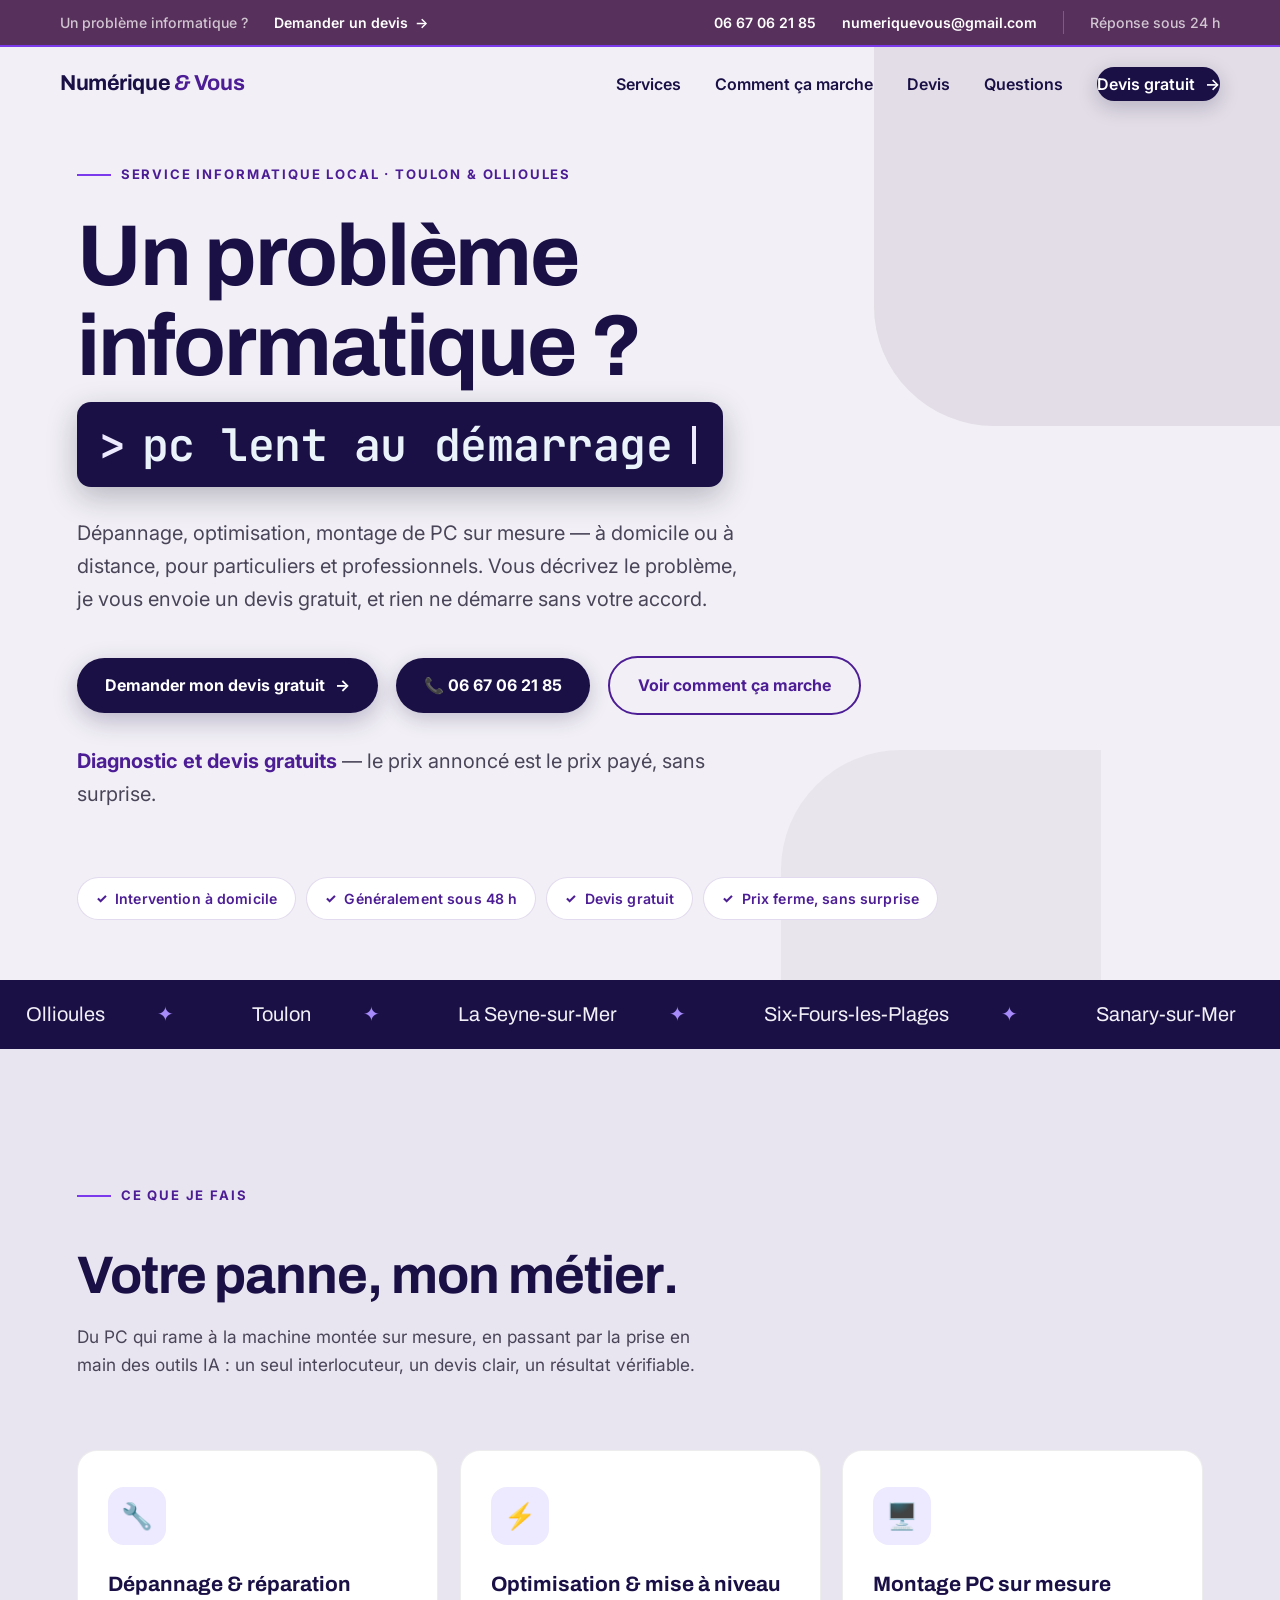
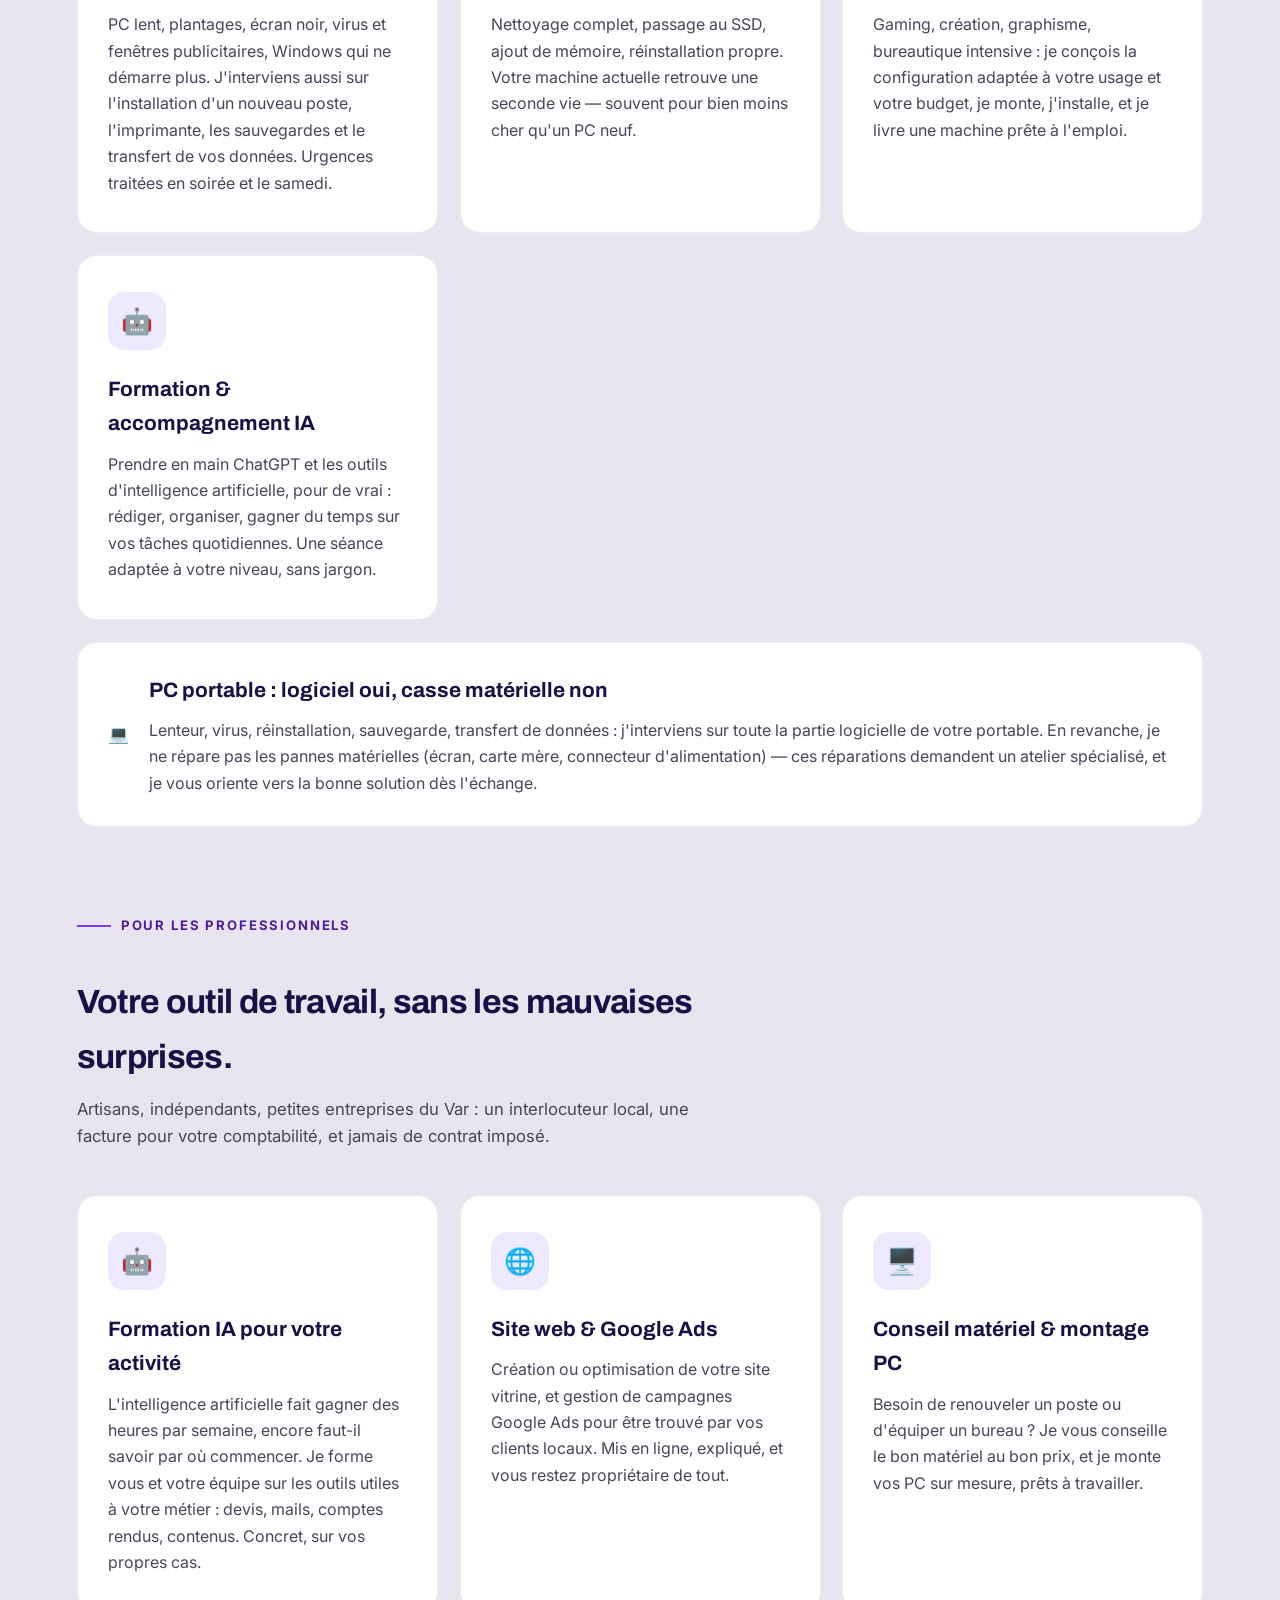
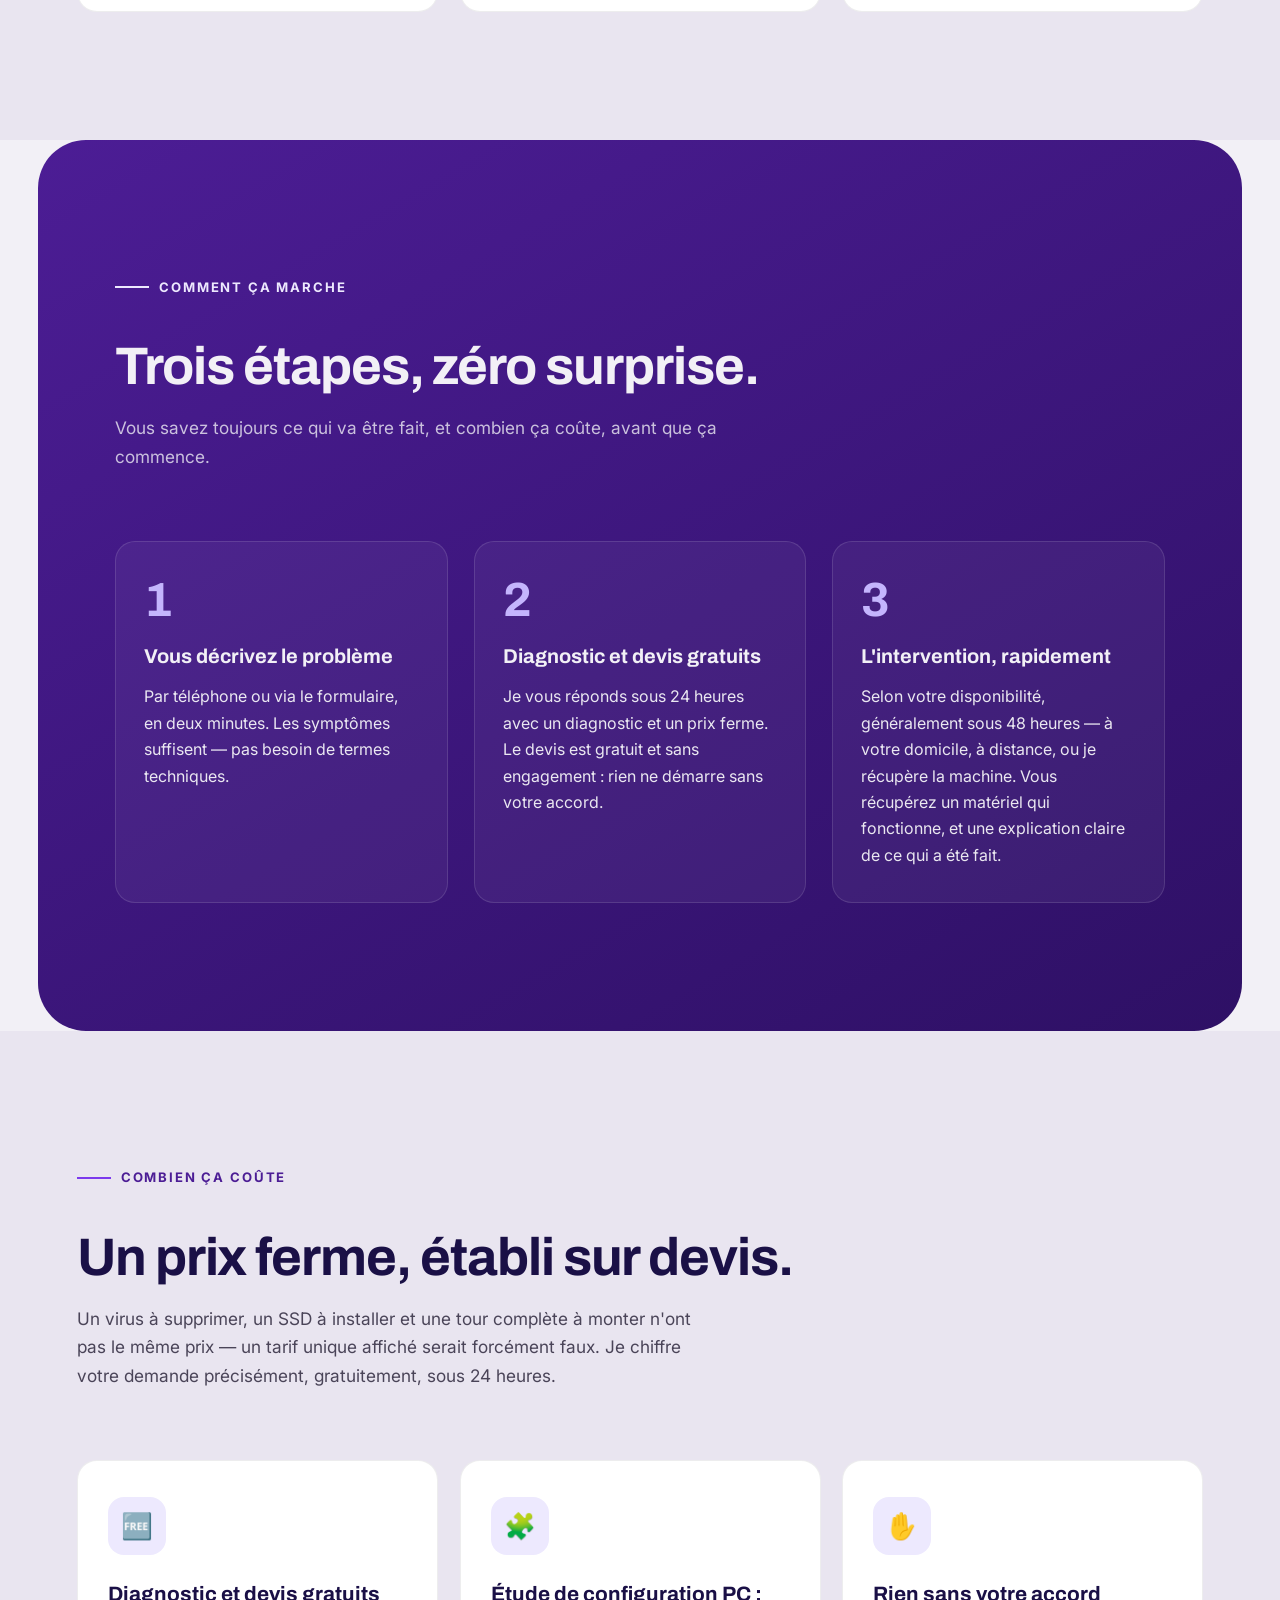
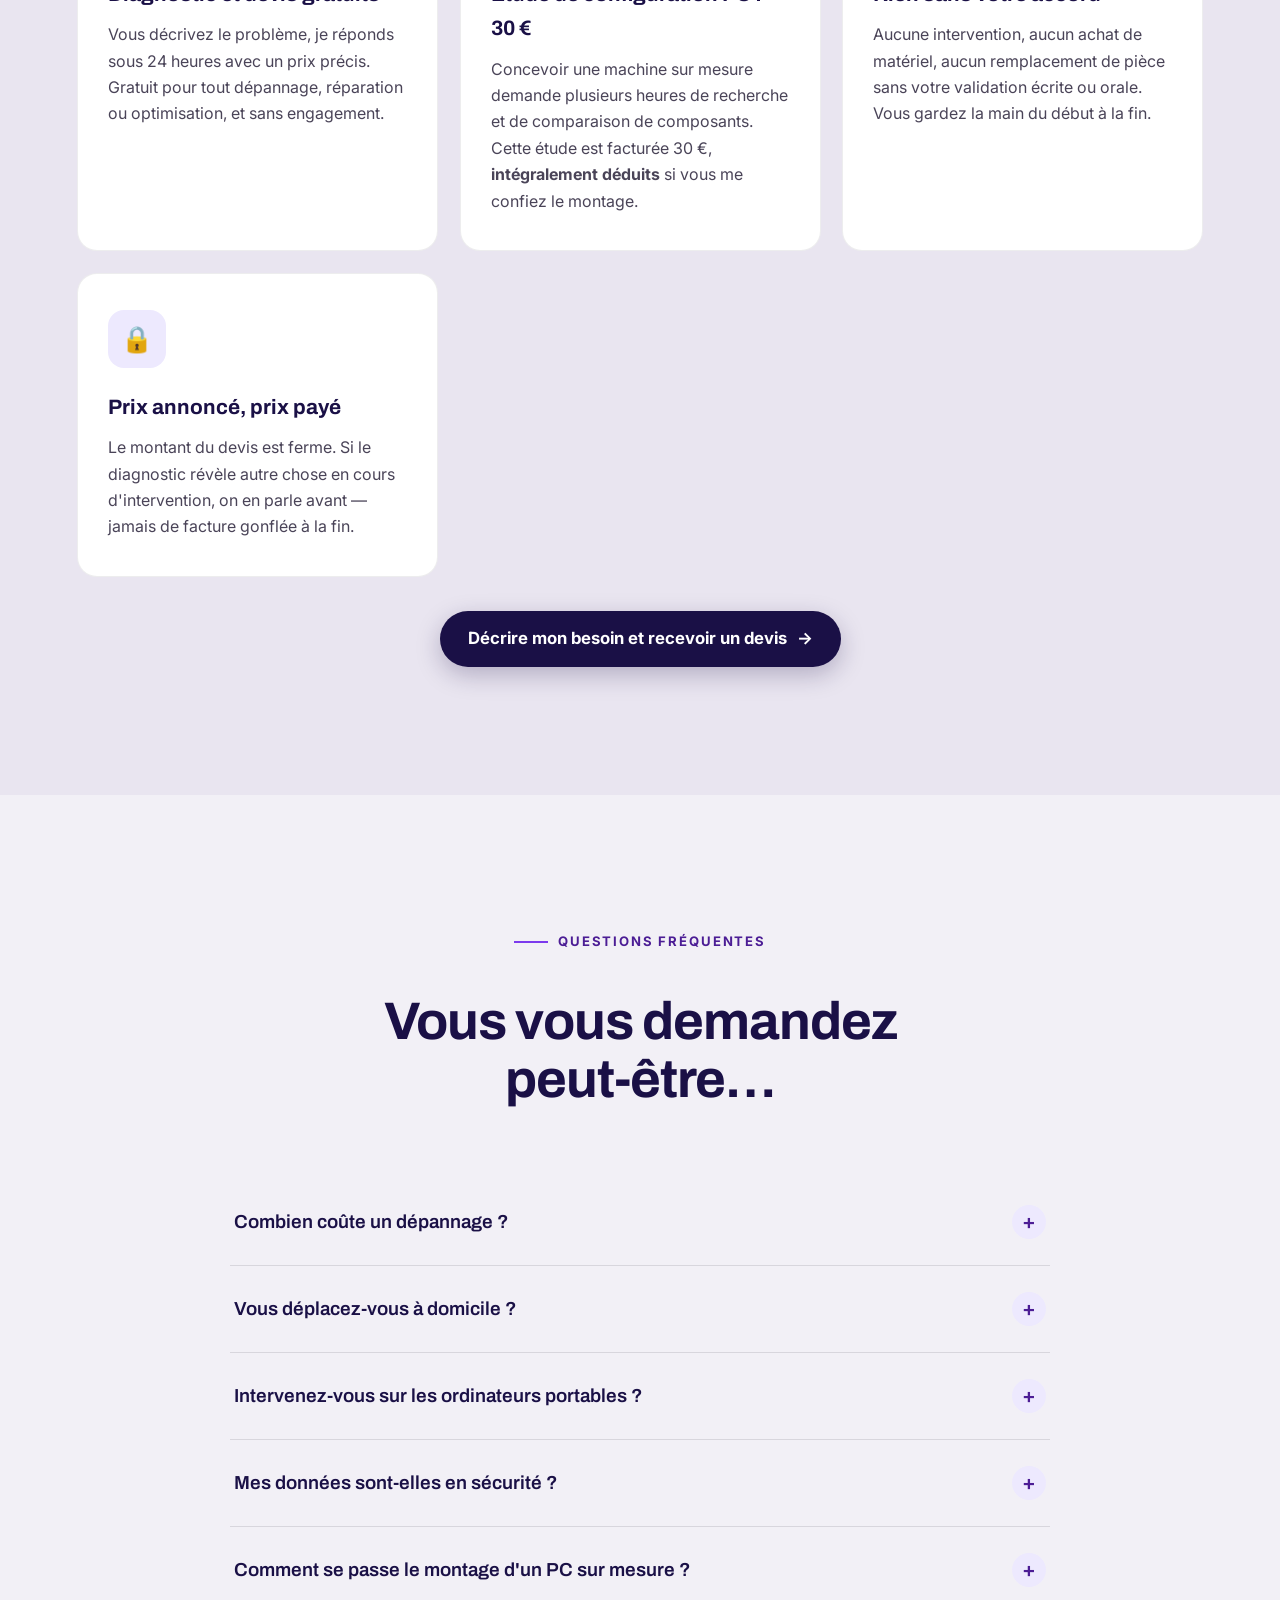
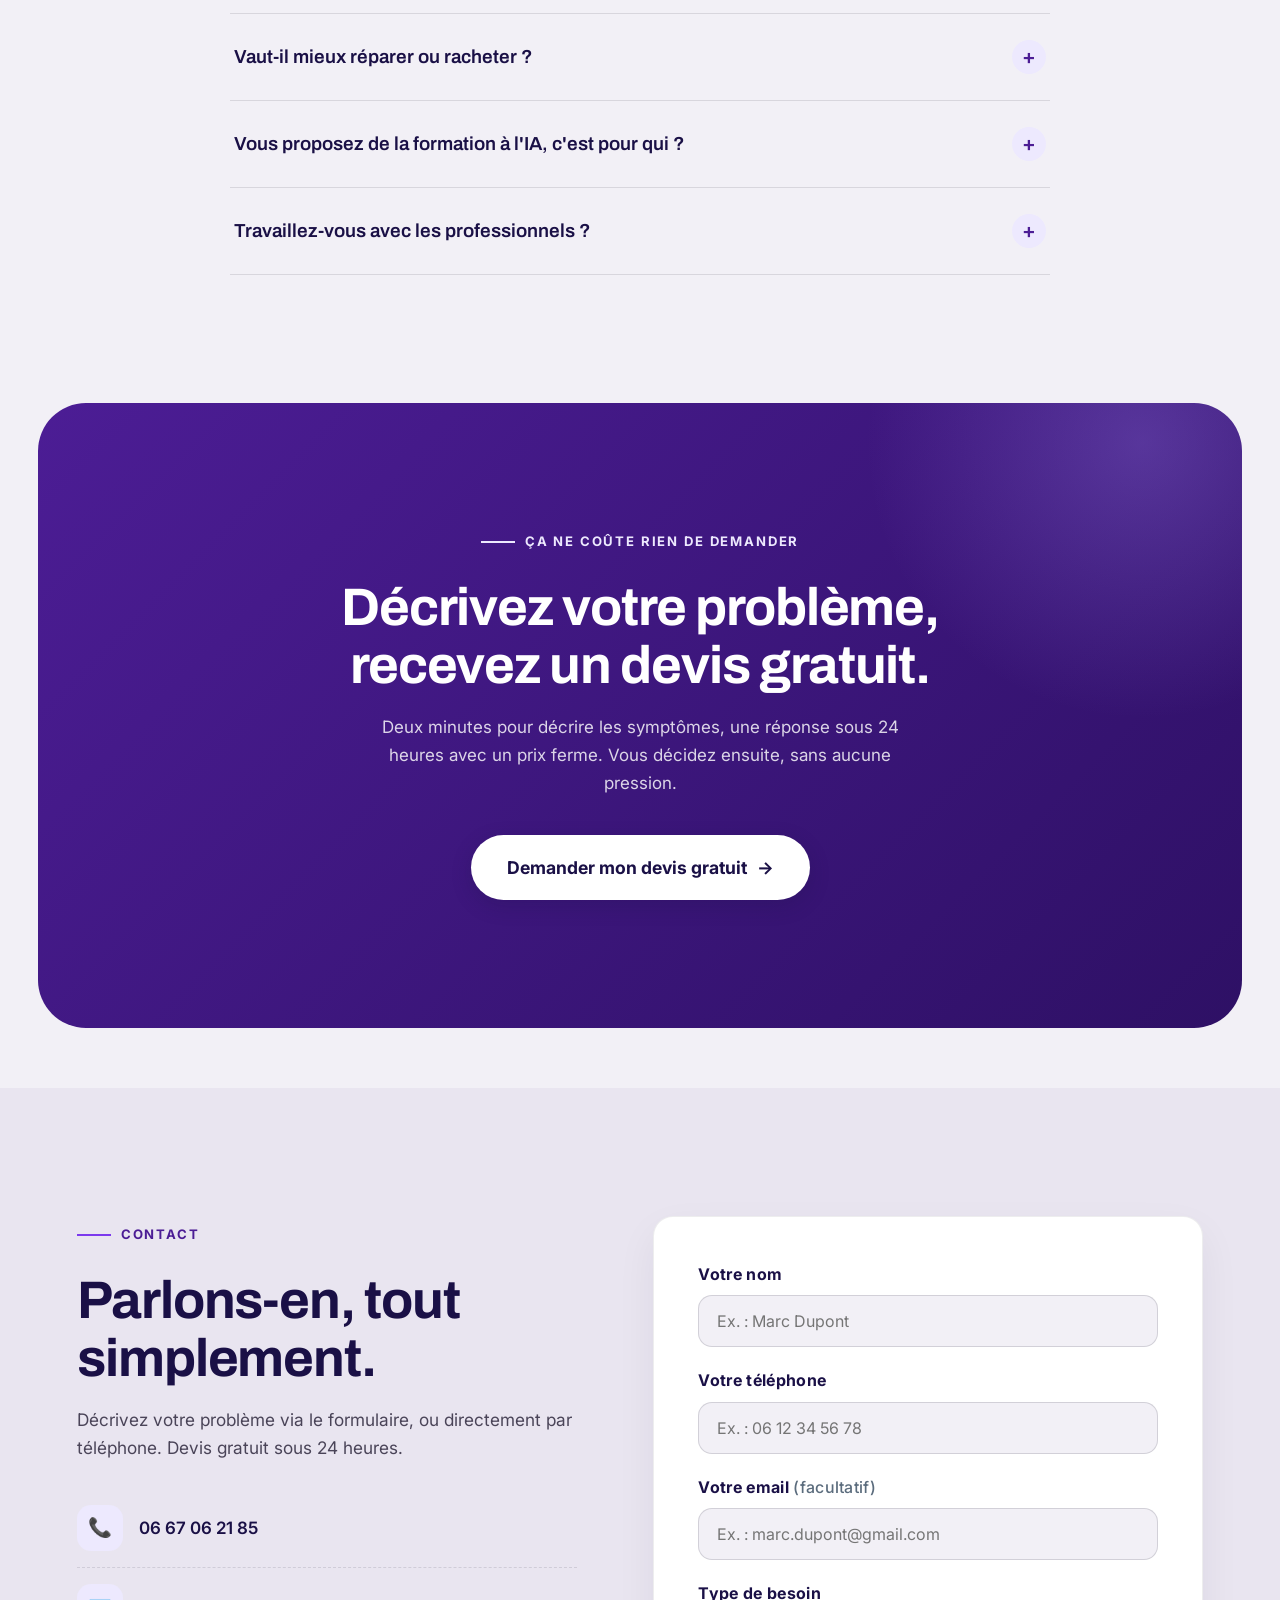
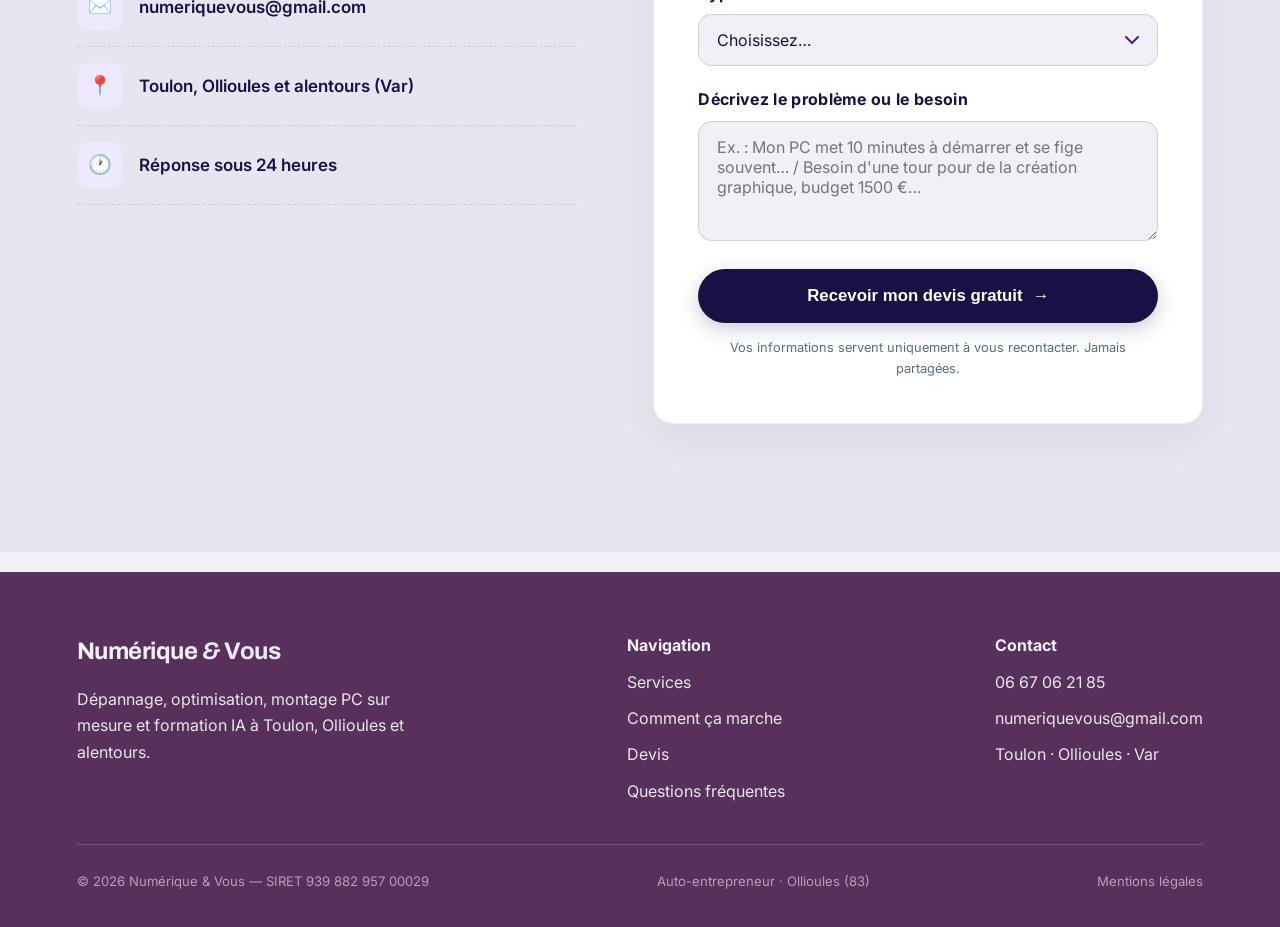
==== index.html @ 357b4efb "Ajout des mentions légales et de la politique de confidentialité Co-Authored-By: Claude Sonnet 5 <no" ====
<!DOCTYPE html>
<html lang="fr">
<head>
<meta charset="UTF-8">
<meta name="viewport" content="width=device-width, initial-scale=1.0">
<title>Dépannage informatique à domicile rapide | Toulon, Ollioules</title>
<meta name="description" content="Dépannage informatique à domicile à Toulon, Ollioules et alentours. Intervention rapide, diagnostic et devis gratuits, prix ferme avant toute intervention.">
<meta name="keywords" content="dépannage informatique Toulon, réparation ordinateur Ollioules, informaticien à domicile Var, montage PC sur mesure Toulon, PC lent optimisation, formation IA Toulon, formation ChatGPT Var">
<meta name="author" content="Loïc Auvray">
<meta name="robots" content="index, follow">
<link rel="canonical" href="https://www.numeriquevous.fr/">
<link rel="icon" type="image/svg+xml" href="/favicon.svg">
<link rel="alternate icon" href="/favicon.svg">
<meta property="og:title" content="Dépannage informatique à domicile rapide | Toulon, Ollioules">
<meta property="og:description" content="Dépannage informatique à domicile à Toulon, Ollioules et alentours. Intervention rapide, diagnostic et devis gratuits, prix ferme avant toute intervention.">
<meta property="og:url" content="https://www.numeriquevous.fr/">
<meta property="og:type" content="website">
<meta property="og:locale" content="fr_FR">
<meta property="og:site_name" content="Numérique & Vous">
<meta property="og:image" content="https://www.numeriquevous.fr/logo.png">
<meta property="og:image:width" content="853">
<meta property="og:image:height" content="277">
<meta property="og:image:alt" content="Numérique & Vous — dépannage informatique et formation IA">
<meta name="twitter:card" content="summary">
<meta name="twitter:title" content="Dépannage informatique à domicile rapide | Toulon, Ollioules">
<meta name="twitter:description" content="Dépannage informatique à domicile à Toulon, Ollioules et alentours. Intervention rapide, diagnostic et devis gratuits, prix ferme avant toute intervention.">
<meta name="twitter:image" content="https://www.numeriquevous.fr/logo.png">
<script type="application/ld+json">
{
  "@context": "https://schema.org",
  "@type": "LocalBusiness",
  "name": "Numérique & Vous",
  "description": "Dépannage informatique, optimisation, montage PC sur mesure, formation intelligence artificielle et assistance à Toulon, Ollioules et alentours.",
  "serviceType": ["Dépannage informatique","Réparation ordinateur","Montage PC sur mesure","Optimisation PC","Formation intelligence artificielle","Assistance informatique"],
  "url": "https://www.numeriquevous.fr",
  "telephone": "+33667062185",
  "email": "numeriquevous@gmail.com",
  "image": "https://www.numeriquevous.fr/logo.png",
  "priceRange": "€",
  "address": { "@type": "PostalAddress", "addressLocality": "Ollioules", "addressRegion": "Var", "postalCode": "83190", "addressCountry": "FR" },
  "areaServed": ["Toulon","Ollioules","La Seyne-sur-Mer","Six-Fours-les-Plages","Sanary-sur-Mer"]
}
</script>
<link rel="preconnect" href="https://fonts.googleapis.com">
<link rel="preconnect" href="https://fonts.gstatic.com" crossorigin>
<link href="https://fonts.googleapis.com/css2?family=Archivo:wght@500;600;700;800&family=Inter:wght@400;500;600;700&family=JetBrains+Mono:wght@500;600&display=swap" rel="stylesheet">
<!-- Google Ads -->
<script async src="https://www.googletagmanager.com/gtag/js?id=AW-18206550386"></script>
<script>
window.dataLayer=window.dataLayer||[];function gtag(){dataLayer.push(arguments)}
gtag('js',new Date());gtag('config','AW-18206550386');
</script>
<style>
:root{
  --fond:#f2f0f6;             /* fond de page — gris lavande, JAMAIS blanc pur */
  --fond-alt:#e9e5f0;         /* alternance de sections, un cran plus soutenu */
  --blanc:#ffffff;            /* cartes et formulaire uniquement */
  --encre:#1a1046;            /* titres + CTA principal */
  --aubergine:#58305c;        /* barre supérieure, blocs décoratifs, footer */
  --aubergine-clair:#6d3d72;
  --violet:#4c1d95;           /* liens, icônes, eyebrow, puces */
  --violet-clair:#ede9fe;     /* fonds d'icônes, badges */
  --violet-vif:#7c3aed;       /* filet d'accent, survols, soulignés — PAS les CTA */
  --gris-texte:#4a4458;
  --gris-doux:#6b6480;
  --bordure:rgba(26,16,70,.10);
  --radius:20px;
  --ease:cubic-bezier(.22,1,.36,1);
}
*{margin:0;padding:0;box-sizing:border-box}
html{scroll-behavior:smooth}
body{
  font-family:'Inter',sans-serif;
  background:var(--fond);
  color:var(--encre);
  font-size:17px;
  line-height:1.65;
  overflow-x:hidden;
}
::selection{background:var(--violet-clair);color:var(--encre)}
.bg-alt{background:var(--fond-alt)}

/* ---------- Barre de progression ---------- */
.progress{position:fixed;top:0;left:0;height:4px;background:linear-gradient(90deg,var(--aubergine),var(--violet-vif));width:0%;z-index:1002}

/* ---------- Barre supérieure ---------- */
.topbar{
  position:fixed;top:0;left:0;right:0;z-index:1000;
  display:flex;justify-content:space-between;align-items:center;gap:20px;
  background:var(--aubergine);color:rgba(255,255,255,.92);
  padding:11px clamp(20px,5vw,60px);
  font-size:.88rem;font-weight:500;
  border-bottom:2px solid var(--violet-vif);
  transition:transform .4s var(--ease),opacity .3s;
}
.topbar a{color:#fff;text-decoration:none;font-weight:600;transition:color .3s}
.topbar a:hover{color:#d8b4fe}
.topbar-left,.topbar-right{display:flex;align-items:center;gap:26px}
.topbar-label{color:rgba(255,255,255,.72);font-weight:500}
.topbar-cta{display:inline-flex;align-items:center;gap:7px}
.topbar-cta .arr{transition:transform .3s var(--ease)}
.topbar-cta:hover .arr{transform:translateX(4px)}
.topbar-sep{color:rgba(255,255,255,.72);font-weight:500;padding-left:26px;border-left:1px solid rgba(255,255,255,.22)}
.topbar.hidden{transform:translateY(-100%);opacity:0}
@media (max-width:1000px){.topbar{display:none}}

/* ---------- Header ---------- */
header{
  position:fixed;top:44px;left:0;right:0;z-index:1000;
  display:flex;justify-content:space-between;align-items:center;
  padding:22px clamp(20px,5vw,60px);
  transition:background .4s,box-shadow .4s,padding .4s,top .4s var(--ease);
}
header.scrolled{background:rgba(242,240,246,.94);backdrop-filter:blur(12px);box-shadow:0 2px 24px rgba(30,27,46,.08);padding:14px clamp(20px,5vw,60px);top:0}
@media (max-width:1000px){header{top:0}}
.logo{font-family:'Archivo',sans-serif;font-weight:700;font-size:1.35rem;color:var(--encre);text-decoration:none;letter-spacing:-.02em}
.logo em{font-style:normal;color:var(--violet)}
.logo .amp{color:var(--violet);font-style:italic}
.header-right{display:flex;align-items:center;gap:20px}
.nav-desktop{display:flex;gap:34px;align-items:center}
.nav-desktop a{color:var(--encre);text-decoration:none;font-weight:600;font-size:1rem;position:relative;padding:4px 0}
.nav-desktop a:not(.btn)::after{content:'';position:absolute;left:0;bottom:0;width:100%;height:2px;background:var(--violet);transform:scaleX(0);transform-origin:right;transition:transform .35s var(--ease)}
.nav-desktop a:not(.btn):hover::after{transform:scaleX(1);transform-origin:left}
.btn{
  display:inline-flex;align-items:center;gap:10px;
  background:var(--encre);color:#fff !important;padding:14px 28px;border-radius:100px;
  font-weight:700;font-size:1rem;text-decoration:none;border:none;cursor:pointer;
  transition:transform .3s var(--ease),box-shadow .3s,background .3s;
  box-shadow:0 6px 20px rgba(26,16,70,.22);
}
.btn:hover{transform:translateY(-3px) scale(1.02);box-shadow:0 12px 28px rgba(26,16,70,.30);background:#2a1a63}
.btn.gold{background:var(--encre);color:#fff !important;box-shadow:0 8px 24px rgba(26,16,70,.26)}
.btn.gold:hover{background:#2a1a63;color:#fff !important}
.btn.ghost{background:transparent;color:var(--violet) !important;border:2px solid var(--violet);box-shadow:none}
.btn.ghost:hover{background:var(--violet);color:#fff !important;transform:translateY(-3px)}
.btn.on-dark{background:#fff;color:var(--encre) !important}
.btn.on-dark:hover{background:#fff;color:var(--encre) !important;transform:translateY(-3px) scale(1.02)}
.btn .arr{transition:transform .3s var(--ease)}
.btn:hover .arr{transform:translateX(5px)}

/* bouton d'appel compact (mobile) */
.header-mobile-actions{display:none;align-items:center;gap:10px}
.call-mobile-btn{
  display:flex;align-items:center;justify-content:center;
  width:42px;height:42px;border-radius:50%;flex-shrink:0;
  background:var(--violet);color:#fff !important;font-size:1.15rem;text-decoration:none;
  box-shadow:0 4px 14px rgba(76,29,149,.3);
  transition:transform .3s var(--ease),background .3s;
}
.call-mobile-btn:hover{background:#3b1578;transform:scale(1.06)}

/* burger */
.burger{display:none;flex-direction:column;gap:6px;background:none;border:none;cursor:pointer;z-index:1002;padding:6px}
.burger span{display:block;width:30px;height:3px;background:var(--encre);border-radius:3px;transition:.4s var(--ease)}
.burger.open span:nth-child(1){transform:translateY(9px) rotate(45deg)}
.burger.open span:nth-child(2){opacity:0}
.burger.open span:nth-child(3){transform:translateY(-9px) rotate(-45deg)}

/* menu overlay plein écran */
.menu-overlay{
  position:fixed;inset:0;background:linear-gradient(160deg,#2e1065,#1a1046);z-index:1001;
  display:flex;flex-direction:column;justify-content:center;padding:0 clamp(24px,8vw,90px);
  clip-path:circle(0% at calc(100% - 48px) 40px);
  transition:clip-path .7s var(--ease);
}
.menu-overlay.open{clip-path:circle(150% at calc(100% - 48px) 40px)}
.menu-overlay a{
  font-family:'Archivo',sans-serif;color:var(--fond);text-decoration:none;
  font-size:clamp(2rem,7vw,3.4rem);font-weight:600;padding:10px 0;
  opacity:0;transform:translateY(30px);transition:opacity .5s,transform .5s var(--ease),color .3s;
}
.menu-overlay.open a{opacity:1;transform:translateY(0)}
.menu-overlay a:hover{color:#c4b5fd}
.menu-overlay a:nth-child(1){transition-delay:.15s}
.menu-overlay a:nth-child(2){transition-delay:.22s}
.menu-overlay a:nth-child(3){transition-delay:.29s}
.menu-overlay a:nth-child(4){transition-delay:.36s}
.menu-overlay a:nth-child(5){transition-delay:.43s}
.menu-overlay .menu-foot{margin-top:40px;color:rgba(248,249,251,.55);font-size:1rem;opacity:0;transition:opacity .5s .55s}
.menu-overlay.open .menu-foot{opacity:1}

/* ---------- Hero ---------- */
.hero{
  min-height:100svh;display:flex;flex-direction:column;justify-content:center;
  padding:164px clamp(20px,6vw,80px) 60px;position:relative;overflow:hidden;
}
@media (max-width:1000px){.hero{padding-top:120px}}
.hero-deco{position:absolute;background:var(--aubergine);pointer-events:none;z-index:0;opacity:.10}
.hero-deco.d-a{width:min(38vw,520px);height:min(38vw,520px);top:-60px;right:-80px;border-radius:0 0 0 120px}
.hero-deco.d-b{width:min(26vw,320px);height:min(26vw,320px);bottom:-90px;right:14vw;border-radius:120px 0 0 0;opacity:.06}
@media (max-width:900px){.hero-deco{display:none}}
.hero h1,.hero p,.hero-ctas,.hero-note{position:relative;z-index:2}
.eyebrow{
  display:inline-flex;align-items:center;gap:10px;font-weight:700;font-size:.82rem;
  letter-spacing:.14em;text-transform:uppercase;color:var(--violet);margin-bottom:26px;
}
.eyebrow::before{content:'';width:34px;height:2px;background:var(--violet-vif)}
.hero h1{
  font-family:'Archivo',sans-serif;font-weight:700;letter-spacing:-.025em;
  font-size:clamp(2.6rem,7.2vw,5.4rem);line-height:1.04;max-width:15ch;
}
@media (max-width:480px){.hero h1 .type-wrap{font-size:.6em;border-radius:10px}}
.hero h1 .type-wrap{
  font-family:'JetBrains Mono',monospace;font-weight:600;font-size:.52em;letter-spacing:-.01em;
  color:#eaf3fa;background:var(--encre);border-radius:14px;padding:.32em .6em .32em .5em;
  display:inline-flex;align-items:center;gap:.35em;line-height:1.2;min-height:1.9em;vertical-align:.08em;
  box-shadow:0 10px 30px rgba(30,27,46,.28);
}
.hero h1 .type-wrap::before{content:'>';color:var(--violet-clair);font-weight:600}
.caret{display:inline-block;width:4px;height:.85em;background:var(--violet-clair);margin-left:4px;vertical-align:-.08em;animation:blink 1s steps(1) infinite}
@keyframes blink{50%{opacity:0}}
.hero p{max-width:52ch;font-size:clamp(1.05rem,1.6vw,1.25rem);margin:30px 0 40px;color:var(--gris-texte)}
.hero-ctas{display:flex;gap:18px;flex-wrap:wrap;align-items:center}
.hero-note{font-size:.9rem;color:var(--gris-doux);margin-top:18px}
.hero-note strong{color:var(--violet)}
.trust-badges{display:flex;flex-wrap:wrap;gap:10px;margin-top:26px;position:relative;z-index:2}
.trust-badge{
  display:inline-flex;align-items:center;gap:8px;
  background:#fff;color:var(--violet);border:1px solid rgba(76,29,149,.16);
  padding:9px 18px;border-radius:100px;
  font-size:.88rem;font-weight:600;letter-spacing:.01em;
}
.trust-badge::before{content:'✓';font-weight:800;font-size:.8rem}
@media (max-width:600px){.trust-badge{font-size:.8rem;padding:8px 14px}}

/* ---------- Marquee communes ---------- */
.marquee{
  background:var(--encre);color:var(--fond);overflow:hidden;padding:18px 0;
}
.marquee-track{display:flex;gap:0;white-space:nowrap;animation:scrollx 26s linear infinite;width:max-content}
.marquee:hover .marquee-track{animation-play-state:paused}
.marquee-track span{font-family:'Archivo',sans-serif;font-size:1.25rem;padding:0 26px;display:inline-flex;align-items:center;gap:26px}
.marquee-track .dot{color:#a78bfa}
@keyframes scrollx{to{transform:translateX(-50%)}}

/* ---------- Sections communes ---------- */
section{padding:clamp(70px,10vw,130px) clamp(20px,6vw,80px);position:relative}
.section-head{max-width:760px;margin-bottom:clamp(40px,6vw,70px)}
h2{font-family:'Archivo',sans-serif;font-weight:700;font-size:clamp(2rem,4.6vw,3.3rem);letter-spacing:-.02em;line-height:1.1;margin:14px 0 18px}
h2 .hl{position:relative;white-space:nowrap}
h2 .hl::after{content:'';position:absolute;left:-2%;bottom:6%;width:104%;height:34%;background:rgba(124,58,237,.20);z-index:-1;transform:scaleX(0);transform-origin:left;transition:transform .8s var(--ease) .3s;border-radius:4px}
.in-view h2 .hl::after{transform:scaleX(1)}
.lead{color:var(--gris-texte);font-size:1.08rem;max-width:58ch}

/* reveal générique */
.reveal{opacity:0;transform:translateY(46px);transition:opacity .8s var(--ease),transform .8s var(--ease)}
.reveal.in-view{opacity:1;transform:none}
.reveal.d1{transition-delay:.1s}.reveal.d2{transition-delay:.2s}.reveal.d3{transition-delay:.3s}

/* ---------- Services ---------- */
.services-grid{display:grid;grid-template-columns:repeat(auto-fit,minmax(270px,1fr));gap:22px}
.card{
  background:var(--blanc);border-radius:var(--radius);padding:36px 30px;
  border:1px solid rgba(30,27,46,.08);position:relative;overflow:hidden;
  transition:transform .45s var(--ease),box-shadow .45s;
  will-change:transform;
}
.card::before{
  content:'';position:absolute;inset:0;
  background:radial-gradient(600px circle at var(--mx,50%) var(--my,50%),rgba(124,58,237,.10),transparent 45%);
  opacity:0;transition:opacity .4s;
}
.card:hover::before{opacity:1}
.card::after{
  content:'';position:absolute;left:0;top:0;bottom:0;width:4px;
  background:var(--violet-vif);transform:scaleY(0);transform-origin:top;
  transition:transform .45s var(--ease);
}
.card:hover::after{transform:scaleY(1)}
.card:hover{transform:translateY(-8px);box-shadow:0 18px 40px rgba(30,27,46,.10)}
.card .ico{
  width:58px;height:58px;border-radius:16px;background:var(--violet-clair);
  display:flex;align-items:center;justify-content:center;font-size:1.6rem;margin-bottom:22px;
  transition:transform .45s var(--ease),background .45s;
}
.card:hover .ico{transform:rotate(-8deg) scale(1.12);background:var(--violet);color:#fff}
.card h3{font-family:'Archivo',sans-serif;font-size:1.3rem;margin-bottom:10px}
.card p{font-size:1rem;color:var(--gris-texte)}
.service-banner{
  background:var(--blanc);border-radius:var(--radius);padding:30px;
  border:1px solid rgba(30,27,46,.08);
  display:flex;gap:20px;align-items:center;margin-top:22px;
}
.service-banner .ico{flex-shrink:0;margin-bottom:0}
.service-banner h3{font-family:'Archivo',sans-serif;font-size:1.3rem;margin-bottom:10px}
.service-banner p{font-size:1rem;color:var(--gris-texte)}
@media (max-width:600px){.service-banner{flex-direction:column;align-items:flex-start}}
/* photos de services (à activer quand les photos seront prêtes) */
.card-photo{width:100%;height:170px;object-fit:cover;border-radius:14px;margin-bottom:20px;display:block}
/* sous-bloc professionnels */
.pro-head{max-width:760px;margin:clamp(50px,7vw,80px) 0 clamp(28px,4vw,44px)}
.pro-head h3{font-family:'Archivo',sans-serif;font-size:clamp(1.5rem,3vw,2.1rem);letter-spacing:-.02em;margin:12px 0 10px}
.pro-head p{color:var(--gris-texte);font-size:1.05rem;max-width:58ch}

/* ---------- Étapes ---------- */
.steps{background:linear-gradient(150deg,#4c1d95 0%,#2e1065 100%);color:var(--fond);border-radius:clamp(24px,4vw,48px);margin:0 clamp(12px,3vw,40px)}
.steps h2,.steps .lead{color:var(--fond)}
.steps .lead{color:rgba(248,249,251,.75)}
.steps .eyebrow{color:var(--violet-clair)}
.steps .eyebrow::before{background:var(--violet-clair)}
.steps-grid{display:grid;grid-template-columns:repeat(auto-fit,minmax(250px,1fr));gap:26px;margin-top:20px}
.step{
  background:rgba(248,249,251,.05);border:1px solid rgba(248,249,251,.12);
  border-radius:var(--radius);padding:34px 28px;transition:background .4s,transform .45s var(--ease),border-color .4s;
}
.step:hover{background:rgba(248,249,251,.1);transform:translateY(-6px);border-color:#a78bfa}
.step .num{
  font-family:'Archivo',sans-serif;font-size:3rem;font-weight:700;color:#c4b5fd;line-height:1;margin-bottom:16px;display:block;
}
.step h3{font-family:'Archivo',sans-serif;font-size:1.25rem;margin-bottom:10px}
.step p{font-size:1rem;color:rgba(248,249,251,.92)}

/* ---------- Cartes devis (réutilise .card) ---------- */
.pricing-grid{display:grid;grid-template-columns:repeat(auto-fit,minmax(280px,1fr));gap:24px;align-items:stretch}
.price-card{
  background:var(--blanc);border-radius:var(--radius);padding:42px 34px;
  border:1.5px solid rgba(30,27,46,.1);display:flex;flex-direction:column;
  transition:transform .45s var(--ease),box-shadow .45s,border-color .45s;
}
.price-card:hover{transform:translateY(-10px);box-shadow:0 28px 60px rgba(30,27,46,.15)}
.price-card.featured{border-color:var(--violet-vif);border-width:2px;background:linear-gradient(180deg,#fbfaff,#f4f0ff);position:relative}
.price-card.featured .badge{
  position:absolute;top:-16px;left:50%;transform:translateX(-50%);
  background:var(--violet-vif);color:#fff;font-weight:800;font-size:1rem;letter-spacing:.08em;text-transform:uppercase;
  padding:8px 18px;border-radius:100px;white-space:nowrap;box-shadow:0 6px 16px rgba(124,58,237,.4);
}
.price-card .plan{font-weight:800;letter-spacing:.1em;text-transform:uppercase;font-size:1rem;color:var(--violet)}
.price-card .amount{font-family:'Archivo',sans-serif;font-size:3rem;font-weight:700;margin:14px 0 4px}
.price-card .amount small{font-size:1.05rem;font-family:'Inter',sans-serif;font-weight:600;color:var(--gris-doux)}
.price-card .save{font-size:1.02rem;font-weight:700;color:var(--violet);margin-bottom:6px}
.price-card .tagline{font-style:italic;color:var(--gris-doux);font-size:.98rem;margin-bottom:6px}
.price-card ul{list-style:none;margin:24px 0 30px;flex:1}
.price-card li{padding:9px 0;font-size:1.05rem;display:flex;gap:12px;align-items:flex-start;border-bottom:1px dashed rgba(30,27,46,.1)}
.price-card li::before{content:'✓';color:var(--violet);font-weight:800;flex-shrink:0}
.price-card .btn{justify-content:center;font-size:1.05rem}
.pricing-note{text-align:center;margin-top:20px;color:var(--gris-doux);font-size:1rem}
.pricing-note.agrement{max-width:640px;margin-left:auto;margin-right:auto;font-weight:600;color:var(--violet)}

/* ---------- FAQ ---------- */
.faq{max-width:820px;margin:0 auto;width:100%}
.faq-item{border-bottom:1.5px solid rgba(30,27,46,.12)}
.faq-q{
  width:100%;background:none;border:none;cursor:pointer;text-align:left;
  display:flex;justify-content:space-between;align-items:center;gap:20px;
  padding:26px 4px;font-family:'Archivo',sans-serif;font-size:1.18rem;font-weight:600;color:var(--encre);
  transition:color .3s;
}
.faq-q:hover{color:var(--violet)}
.faq-q .plus{
  width:34px;height:34px;border-radius:50%;background:var(--violet-clair);flex-shrink:0;
  display:flex;align-items:center;justify-content:center;font-size:1.3rem;color:var(--violet);
  transition:transform .45s var(--ease),background .3s,color .3s;font-family:'Inter',sans-serif;font-weight:600;
}
.faq-item.open .plus{transform:rotate(45deg);background:var(--violet);color:#fff}
.faq-a{max-height:0;overflow:hidden;transition:max-height .5s var(--ease)}
.faq-a p{padding:0 4px 26px;color:var(--gris-texte);font-size:1rem;max-width:62ch}

/* ---------- CTA final ---------- */
.cta-final{
  background:linear-gradient(135deg,#4c1d95 0%,#2e1065 100%);color:#fff;
  border-radius:clamp(24px,4vw,48px);margin:0 clamp(12px,3vw,40px) 60px;
  text-align:center;position:relative;overflow:hidden;
}
.cta-final::before{
  content:'';position:absolute;width:600px;height:600px;border-radius:50%;
  background:radial-gradient(circle,rgba(167,139,250,.28),transparent 65%);
  top:-260px;right:-200px;pointer-events:none;
}
.cta-final h2{color:#fff;max-width:20ch;margin-left:auto;margin-right:auto}
.cta-final p{color:rgba(255,255,255,.82);max-width:50ch;margin:0 auto 38px}
.cta-final .eyebrow{color:var(--violet-clair);justify-content:center;display:flex}
.cta-final .eyebrow::before{background:var(--violet-clair)}

/* ---------- Formulaire ---------- */
.contact-wrap{display:grid;grid-template-columns:1fr 1.1fr;gap:clamp(40px,6vw,80px);align-items:start}
.contact-info h2{margin-top:0}
.contact-info .info-line{display:flex;gap:16px;align-items:center;padding:16px 0;border-bottom:1px dashed rgba(30,27,46,.12);font-weight:600}
.contact-info .info-line .ico{width:46px;height:46px;border-radius:14px;background:var(--violet-clair);display:flex;align-items:center;justify-content:center;font-size:1.2rem;flex-shrink:0}
.contact-info .info-line a{color:var(--encre);text-decoration:none}
.contact-info .info-line a:hover{color:var(--violet)}
form{background:var(--blanc);border-radius:var(--radius);padding:clamp(28px,4vw,44px);border:1px solid rgba(30,27,46,.08);box-shadow:0 16px 40px rgba(30,27,46,.06)}
.field{margin-bottom:20px;position:relative}
.field label{display:block;font-weight:700;font-size:1rem;margin-bottom:8px;letter-spacing:.02em}
.field select{width:100%;padding:15px 18px;border-radius:14px;border:1.5px solid rgba(30,27,46,.15);font-family:'Inter',sans-serif;font-size:1rem;background:var(--fond);color:var(--encre);transition:border-color .3s,box-shadow .3s,background .3s;appearance:none;background-image:url("data:image/svg+xml,%3Csvg xmlns='http://www.w3.org/2000/svg' width='14' height='9'%3E%3Cpath d='M1 1l6 6 6-6' stroke='%234c1d95' stroke-width='2' fill='none' stroke-linecap='round'/%3E%3C/svg%3E");background-repeat:no-repeat;background-position:right 18px center;cursor:pointer}
.field select:focus{outline:none;border-color:var(--violet);background-color:#fff;box-shadow:0 0 0 4px rgba(76,29,149,.12)}
.field input,.field textarea{
  width:100%;padding:15px 18px;border-radius:14px;border:1.5px solid rgba(30,27,46,.15);
  font-family:'Inter',sans-serif;font-size:1rem;background:var(--fond);color:var(--encre);
  transition:border-color .3s,box-shadow .3s,background .3s;
}
.field input:focus,.field textarea:focus{outline:none;border-color:var(--violet);background:#fff;box-shadow:0 0 0 4px rgba(76,29,149,.12)}
.field textarea{resize:vertical;min-height:120px}
form .btn{width:100%;justify-content:center;font-size:1.05rem;padding:17px}

/* ---------- Footer ---------- */
footer{
  background:var(--aubergine);color:rgba(255,255,255,.88);
  padding:60px clamp(20px,6vw,80px) 34px;margin-top:20px;
}
.footer-grid{display:flex;justify-content:space-between;gap:40px;flex-wrap:wrap;padding-bottom:40px;border-bottom:1px solid rgba(255,255,255,.18)}
footer .logo{color:var(--fond);font-size:1.5rem}
footer .logo .amp{color:var(--violet-clair)}
footer a{color:rgba(255,255,255,.88);text-decoration:none;transition:color .3s}
footer a:hover{color:#e9d5ff}
.footer-links{display:flex;flex-direction:column;gap:10px;font-size:1rem}
.footer-bottom{display:flex;justify-content:space-between;gap:16px;flex-wrap:wrap;padding-top:26px;font-size:.82rem;color:rgba(255,255,255,.55)}
.footer-legal{color:rgba(255,255,255,.55);text-decoration:none}
.footer-legal:hover{text-decoration:underline}

/* ---------- Accessibilité / responsive ---------- */
a:focus-visible,button:focus-visible,input:focus-visible,textarea:focus-visible{outline:3px solid var(--violet-vif);outline-offset:3px}
@media (max-width:900px){
  .nav-desktop{display:none}
  .header-mobile-actions{display:flex}
  .burger{display:flex}
  .contact-wrap{grid-template-columns:1fr}
  .faq-q .plus{width:44px;height:44px}
}
@media (prefers-reduced-motion:reduce){
  *,*::before,*::after{animation-duration:.001s !important;transition-duration:.001s !important;scroll-behavior:auto !important}
  .reveal{opacity:1;transform:none}
}
</style>
</head>
<body>

<div class="progress" id="progress"></div>

<div class="topbar" id="topbar">
  <div class="topbar-left">
    <span class="topbar-label">Un problème informatique&nbsp;?</span>
    <a href="#contact" class="topbar-cta">Demander un devis <span class="arr">→</span></a>
  </div>
  <div class="topbar-right">
    <a href="tel:+33667062185" onclick="gtag('event','conversion_appel',{event_category:'contact'})">06&nbsp;67&nbsp;06&nbsp;21&nbsp;85</a>
    <a href="mailto:numeriquevous@gmail.com">numeriquevous@gmail.com</a>
    <span class="topbar-sep">Réponse sous 24&nbsp;h</span>
  </div>
</div>

<header id="header">
  <a class="logo" href="#top">Numérique <span class="amp">&amp;</span> <em>Vous</em></a>
  <div class="header-right">
    <nav class="nav-desktop">
      <a href="#services">Services</a>
      <a href="#methode">Comment ça marche</a>
      <a href="#devis">Devis</a>
      <a href="#faq">Questions</a>
      <a href="#contact" class="btn">Devis gratuit <span class="arr">→</span></a>
    </nav>
    <div class="header-mobile-actions">
      <a href="tel:+33667062185" class="call-mobile-btn" aria-label="Appeler le 06 67 06 21 85" onclick="gtag('event','conversion_appel',{event_category:'contact'})">📞</a>
      <button class="burger" id="burger" aria-label="Ouvrir le menu" aria-expanded="false">
        <span></span><span></span><span></span>
      </button>
    </div>
  </div>
</header>

<div class="menu-overlay" id="menu">
  <a href="#services">Services</a>
  <a href="#methode">Comment ça marche</a>
  <a href="#devis">Devis</a>
  <a href="#faq">Questions fréquentes</a>
  <a href="#contact">Devis gratuit →</a>
  <div class="menu-foot">Toulon · Ollioules et alentours — 06 67 06 21 85 — numeriquevous@gmail.com</div>
</div>

<!-- ================= HERO ================= -->
<section class="hero" id="top">
  <div class="hero-deco d-a"></div>
  <div class="hero-deco d-b"></div>
  <span class="eyebrow">Service informatique local · Toulon & Ollioules</span>
  <h1>Un problème informatique ?<br><span class="type-wrap"><span id="typed">pc lent au démarrage</span><span class="caret"></span></span></h1>
  <p>Dépannage, optimisation, montage de PC sur mesure — à domicile ou à distance, pour particuliers et professionnels. Vous décrivez le problème, je vous envoie un devis gratuit, et rien ne démarre sans votre accord.</p>
  <div class="hero-ctas">
    <a href="#contact" class="btn gold">Demander mon devis gratuit <span class="arr">→</span></a>
    <a href="tel:+33667062185" class="btn" onclick="gtag('event','conversion_appel',{event_category:'contact'})">📞 06 67 06 21 85</a>
    <a href="#methode" class="btn ghost">Voir comment ça marche</a>
  </div>
  <p class="hero-note"><strong>Diagnostic et devis gratuits</strong> — le prix annoncé est le prix payé, sans surprise.</p>
  <div class="trust-badges">
    <span class="trust-badge">Intervention à domicile</span>
    <span class="trust-badge">Généralement sous 48&nbsp;h</span>
    <span class="trust-badge">Devis gratuit</span>
    <span class="trust-badge">Prix ferme, sans surprise</span>
  </div>
</section>

<!-- ================= MARQUEE ================= -->
<div class="marquee" aria-hidden="true">
  <div class="marquee-track" id="marqueeTrack">
    <span>Ollioules <span class="dot">✦</span></span><span>Toulon <span class="dot">✦</span></span><span>La Seyne-sur-Mer <span class="dot">✦</span></span><span>Six-Fours-les-Plages <span class="dot">✦</span></span><span>Sanary-sur-Mer <span class="dot">✦</span></span><span>À domicile <span class="dot">✦</span></span><span>À distance <span class="dot">✦</span></span><span>Particuliers &amp; pros <span class="dot">✦</span></span>
  </div>
</div>

<!-- ================= SERVICES ================= -->
<section id="services" class="bg-alt">
  <div class="section-head reveal">
    <span class="eyebrow">Ce que je fais</span>
    <h2>Votre panne, mon <span class="hl">métier</span>.</h2>
    <p class="lead">Du PC qui rame à la machine montée sur mesure, en passant par la prise en main des outils IA : un seul interlocuteur, un devis clair, un résultat vérifiable.</p>
  </div>
  <div class="services-grid">
    <div class="card reveal d1">
      <!-- PHOTO : décommenter quand la photo sera prête (format paysage, ~800x500px, compressée)
      <img class="card-photo" src="photos/depannage.jpg" alt="" loading="lazy"> -->
      <div class="ico">🔧</div>
      <h3>Dépannage &amp; réparation</h3>
      <p>PC lent, plantages, écran noir, virus et fenêtres publicitaires, Windows qui ne démarre plus. J'interviens aussi sur l'installation d'un nouveau poste, l'imprimante, les sauvegardes et le transfert de vos données. Urgences traitées en soirée et le samedi.</p>
    </div>
    <div class="card reveal d2">
      <!-- PHOTO : décommenter quand la photo sera prête (format paysage, ~800x500px, compressée)
      <img class="card-photo" src="photos/optimisation.jpg" alt="" loading="lazy"> -->
      <div class="ico">⚡</div>
      <h3>Optimisation &amp; mise à niveau</h3>
      <p>Nettoyage complet, passage au SSD, ajout de mémoire, réinstallation propre. Votre machine actuelle retrouve une seconde vie — souvent pour bien moins cher qu'un PC neuf.</p>
    </div>
    <div class="card reveal d3">
      <!-- PHOTO : décommenter quand la photo sera prête (format paysage, ~800x500px, compressée)
      <img class="card-photo" src="photos/montage.jpg" alt="" loading="lazy"> -->
      <div class="ico">🖥️</div>
      <h3>Montage PC sur mesure</h3>
      <p>Gaming, création, graphisme, bureautique intensive : je conçois la configuration adaptée à votre usage et votre budget, je monte, j'installe, et je livre une machine prête à l'emploi.</p>
    </div>
    <div class="card reveal d1">
      <!-- PHOTO : décommenter quand la photo sera prête (format paysage, ~800x500px, compressée)
      <img class="card-photo" src="photos/formation-ia.jpg" alt="" loading="lazy"> -->
      <div class="ico">🤖</div>
      <h3>Formation &amp; accompagnement IA</h3>
      <p>Prendre en main ChatGPT et les outils d'intelligence artificielle, pour de vrai : rédiger, organiser, gagner du temps sur vos tâches quotidiennes. Une séance adaptée à votre niveau, sans jargon.</p>
    </div>
  </div>
  <div class="service-banner reveal">
    <div class="ico">💻</div>
    <div>
      <h3>PC portable : logiciel oui, casse matérielle non</h3>
      <p>Lenteur, virus, réinstallation, sauvegarde, transfert de données : j'interviens sur toute la partie logicielle de votre portable. En revanche, je ne répare pas les pannes matérielles (écran, carte mère, connecteur d'alimentation) — ces réparations demandent un atelier spécialisé, et je vous oriente vers la bonne solution dès l'échange.</p>
    </div>
  </div>
  <div class="pro-head reveal">
    <span class="eyebrow">Pour les professionnels</span>
    <h3>Votre outil de travail, sans les mauvaises surprises.</h3>
    <p>Artisans, indépendants, petites entreprises du Var : un interlocuteur local, une facture pour votre comptabilité, et jamais de contrat imposé.</p>
  </div>
  <div class="services-grid">
    <div class="card reveal d1">
      <div class="ico">🤖</div>
      <h3>Formation IA pour votre activité</h3>
      <p>L'intelligence artificielle fait gagner des heures par semaine, encore faut-il savoir par où commencer. Je forme vous et votre équipe sur les outils utiles à votre métier : devis, mails, comptes rendus, contenus. Concret, sur vos propres cas.</p>
    </div>
    <div class="card reveal d2">
      <div class="ico">🌐</div>
      <h3>Site web &amp; Google Ads</h3>
      <p>Création ou optimisation de votre site vitrine, et gestion de campagnes Google Ads pour être trouvé par vos clients locaux. Mis en ligne, expliqué, et vous restez propriétaire de tout.</p>
    </div>
    <div class="card reveal d3">
      <div class="ico">🖥️</div>
      <h3>Conseil matériel &amp; montage PC</h3>
      <p>Besoin de renouveler un poste ou d'équiper un bureau ? Je vous conseille le bon matériel au bon prix, et je monte vos PC sur mesure, prêts à travailler.</p>
    </div>
  </div>
</section>

<!-- ================= MÉTHODE ================= -->
<section class="steps" id="methode">
  <div class="section-head reveal">
    <span class="eyebrow">Comment ça marche</span>
    <h2>Trois étapes, zéro surprise.</h2>
    <p class="lead">Vous savez toujours ce qui va être fait, et combien ça coûte, avant que ça commence.</p>
  </div>
  <div class="steps-grid">
    <div class="step reveal d1">
      <span class="num">1</span>
      <h3>Vous décrivez le problème</h3>
      <p>Par téléphone ou via le formulaire, en deux minutes. Les symptômes suffisent — pas besoin de termes techniques.</p>
    </div>
    <div class="step reveal d2">
      <span class="num">2</span>
      <h3>Diagnostic et devis gratuits</h3>
      <p>Je vous réponds sous 24 heures avec un diagnostic et un prix ferme. Le devis est gratuit et sans engagement : rien ne démarre sans votre accord.</p>
    </div>
    <div class="step reveal d3">
      <span class="num">3</span>
      <h3>L'intervention, rapidement</h3>
      <p>Selon votre disponibilité, généralement sous 48 heures — à votre domicile, à distance, ou je récupère la machine. Vous récupérez un matériel qui fonctionne, et une explication claire de ce qui a été fait.</p>
    </div>
  </div>
</section>

<!-- ================= DEVIS ================= -->
<section id="devis" class="bg-alt">
  <div class="section-head reveal">
    <span class="eyebrow">Combien ça coûte</span>
    <h2>Un prix <span class="hl">ferme</span>, établi sur devis.</h2>
    <p class="lead">Un virus à supprimer, un SSD à installer et une tour complète à monter n'ont pas le même prix — un tarif unique affiché serait forcément faux. Je chiffre votre demande précisément, gratuitement, sous 24 heures.</p>
  </div>
  <div class="services-grid">
    <div class="card reveal d1">
      <div class="ico">🆓</div>
      <h3>Diagnostic et devis gratuits</h3>
      <p>Vous décrivez le problème, je réponds sous 24 heures avec un prix précis. Gratuit pour tout dépannage, réparation ou optimisation, et sans engagement.</p>
    </div>
    <div class="card reveal d2">
      <div class="ico">🧩</div>
      <h3>Étude de configuration PC : 30 €</h3>
      <p>Concevoir une machine sur mesure demande plusieurs heures de recherche et de comparaison de composants. Cette étude est facturée 30 €, <strong>intégralement déduits</strong> si vous me confiez le montage.</p>
    </div>
    <div class="card reveal d3">
      <div class="ico">✋</div>
      <h3>Rien sans votre accord</h3>
      <p>Aucune intervention, aucun achat de matériel, aucun remplacement de pièce sans votre validation écrite ou orale. Vous gardez la main du début à la fin.</p>
    </div>
    <div class="card reveal d1">
      <div class="ico">🔒</div>
      <h3>Prix annoncé, prix payé</h3>
      <p>Le montant du devis est ferme. Si le diagnostic révèle autre chose en cours d'intervention, on en parle avant — jamais de facture gonflée à la fin.</p>
    </div>
  </div>
  <p class="pricing-note" style="margin-top:34px"><a href="#contact" class="btn gold" style="font-size:1.05rem">Décrire mon besoin et recevoir un devis <span class="arr">→</span></a></p>
</section>

<!-- ================= FAQ ================= -->
<section id="faq">
  <div class="section-head reveal" style="text-align:center;margin-left:auto;margin-right:auto">
    <span class="eyebrow" style="justify-content:center;display:inline-flex">Questions fréquentes</span>
    <h2>Vous vous demandez peut-être…</h2>
  </div>
  <div class="faq">
    <div class="faq-item reveal">
      <button class="faq-q" aria-expanded="false">Combien coûte un dépannage ?<span class="plus">+</span></button>
      <div class="faq-a"><p>Cela dépend de la panne, c'est pourquoi je travaille sur devis : vous décrivez le problème, je vous donne un prix ferme sous 24 heures, gratuitement. Le prix annoncé est le prix payé — s'il faut une pièce, elle est chiffrée et validée avec vous avant. Le diagnostic et le devis sont gratuits ; seule l'étude d'une configuration PC sur mesure est facturée 30 €, déduits si vous commandez la machine.</p></div>
    </div>
    <div class="faq-item reveal">
      <button class="faq-q" aria-expanded="false">Vous déplacez-vous à domicile ?<span class="plus">+</span></button>
      <div class="faq-a"><p>Oui, j'interviens à domicile à Toulon, Ollioules, La Seyne-sur-Mer, Six-Fours-les-Plages et Sanary-sur-Mer, généralement sous 48 heures selon disponibilité. Selon la panne, je peux aussi intervenir à distance, ou récupérer la machine et vous la rapporter réparée.</p></div>
    </div>
    <div class="faq-item reveal">
      <button class="faq-q" aria-expanded="false">Intervenez-vous sur les ordinateurs portables ?<span class="plus">+</span></button>
      <div class="faq-a"><p>Oui, sur toute la partie logicielle : PC lent, virus, Windows qui ne démarre plus, réinstallation, nettoyage, sauvegarde et transfert de données. En revanche, je ne réalise pas de réparation matérielle sur portable — écran, carte mère, connecteur d'alimentation : cela demande un atelier spécialisé. Je vous le dis dès le diagnostic et je vous oriente vers la bonne solution.</p></div>
    </div>
    <div class="faq-item reveal">
      <button class="faq-q" aria-expanded="false">Mes données sont-elles en sécurité ?<span class="plus">+</span></button>
      <div class="faq-a"><p>Oui. Vos fichiers, photos et mots de passe restent les vôtres : je n'y accède que si l'intervention l'exige, et je vous le dis. Avant toute manipulation risquée — réinstallation, remplacement de disque — une sauvegarde est proposée systématiquement.</p></div>
    </div>
    <div class="faq-item reveal">
      <button class="faq-q" aria-expanded="false">Comment se passe le montage d'un PC sur mesure ?<span class="plus">+</span></button>
      <div class="faq-a"><p>Vous me décrivez l'usage (jeu, création, graphisme, bureautique) et votre budget. Je vous propose une configuration détaillée et chiffrée composant par composant, en toute transparence. Une fois validée, je commande, je monte, j'installe le système et les logiciels, et je livre une machine prête à l'emploi.</p></div>
    </div>
    <div class="faq-item reveal">
      <button class="faq-q" aria-expanded="false">Vaut-il mieux réparer ou racheter ?<span class="plus">+</span></button>
      <div class="faq-a"><p>Je vous le dis honnêtement au moment du diagnostic. Beaucoup de machines « trop lentes » repartent pour des années avec un SSD et un nettoyage, pour une fraction du prix d'un PC neuf. Et quand la réparation ne vaut pas le coup, je vous le dis aussi — quitte à perdre l'intervention.</p></div>
    </div>
    <div class="faq-item reveal">
      <button class="faq-q" aria-expanded="false">Vous proposez de la formation à l'IA, c'est pour qui ?<span class="plus">+</span></button>
      <div class="faq-a"><p>Pour les particuliers qui veulent prendre en main ChatGPT et les outils d'IA sans se noyer dans le jargon, comme pour les professionnels qui cherchent à gagner du temps sur leurs devis, leurs mails ou leurs contenus. La séance part de vos propres cas d'usage, pas d'un cours théorique.</p></div>
    </div>
    <div class="faq-item reveal">
      <button class="faq-q" aria-expanded="false">Travaillez-vous avec les professionnels ?<span class="plus">+</span></button>
      <div class="faq-a"><p>Oui : formation à l'IA appliquée à votre métier, création ou optimisation de votre site vitrine avec gestion de campagnes Google Ads, conseil matériel et montage de postes sur mesure. Facture fournie pour votre comptabilité, et jamais de contrat de maintenance imposé.</p></div>
    </div>
  </div>
</section>

<!-- ================= CTA FINAL ================= -->
<section class="cta-final reveal">
  <span class="eyebrow">Ça ne coûte rien de demander</span>
  <h2>Décrivez votre problème, recevez un devis gratuit.</h2>
  <p>Deux minutes pour décrire les symptômes, une réponse sous 24 heures avec un prix ferme. Vous décidez ensuite, sans aucune pression.</p>
  <a href="#contact" class="btn on-dark" style="font-size:1.1rem;padding:18px 36px">Demander mon devis gratuit <span class="arr">→</span></a>
</section>

<!-- ================= CONTACT ================= -->
<section id="contact" class="bg-alt">
  <div class="contact-wrap">
    <div class="contact-info reveal">
      <span class="eyebrow">Contact</span>
      <h2>Parlons-en, tout simplement.</h2>
      <p class="lead" style="margin-bottom:26px">Décrivez votre problème via le formulaire, ou directement par téléphone. Devis gratuit sous 24&nbsp;heures.</p>
      <div class="info-line"><div class="ico">📞</div><a href="tel:+33667062185" onclick="gtag('event','conversion_appel',{event_category:'contact'})">06 67 06 21 85</a></div>
      <div class="info-line"><div class="ico">✉️</div><a href="mailto:numeriquevous@gmail.com">numeriquevous@gmail.com</a></div>
      <div class="info-line"><div class="ico">📍</div>Toulon, Ollioules et alentours (Var)</div>
      <div class="info-line"><div class="ico">🕐</div>Réponse sous 24 heures</div>
    </div>
    <form action="https://formspree.io/f/mrevwaed" method="POST" class="reveal d1">
      <input type="hidden" name="_next" value="https://numeriquevous.fr/merci.html">
      <div class="field">
        <label for="nom">Votre nom</label>
        <input type="text" id="nom" name="nom" placeholder="Ex. : Marc Dupont" required>
      </div>
      <div class="field">
        <label for="tel">Votre téléphone</label>
        <input type="tel" id="tel" name="telephone" placeholder="Ex. : 06 12 34 56 78" required>
      </div>
      <div class="field">
        <label for="email">Votre email <span style="font-weight:500;color:#5b6c7d">(facultatif)</span></label>
        <input type="email" id="email" name="email" placeholder="Ex. : marc.dupont@gmail.com">
      </div>
      <div class="field">
        <label for="service">Type de besoin</label>
        <select id="service" name="service" required>
          <option value="" disabled selected>Choisissez…</option>
          <option>Dépannage / réparation</option>
          <option>PC lent — optimisation</option>
          <option>Montage PC sur mesure</option>
          <option>Formation IA / accompagnement</option>
          <option>Installation / configuration</option>
          <option>Besoin professionnel</option>
          <option>Autre</option>
        </select>
      </div>
      <div class="field">
        <label for="msg">Décrivez le problème ou le besoin</label>
        <textarea id="msg" name="message" placeholder="Ex. : Mon PC met 10 minutes à démarrer et se fige souvent… / Besoin d'une tour pour de la création graphique, budget 1500 €…" required></textarea>
      </div>
      <button type="submit" class="btn">Recevoir mon devis gratuit <span class="arr">→</span></button>
      <p style="font-size:.8rem;color:#5b6c7d;margin-top:14px;text-align:center">Vos informations servent uniquement à vous recontacter. Jamais partagées.</p>
    </form>
  </div>
</section>

<!-- ================= FOOTER ================= -->
<footer>
  <div class="footer-grid">
    <div>
      <a class="logo" href="#top">Numérique <span class="amp">&amp;</span> <em style="color:var(--violet-clair)">Vous</em></a>
      <p style="max-width:34ch;margin-top:14px;font-size:1rem">Dépannage, optimisation, montage PC sur mesure et formation IA à Toulon, Ollioules et alentours.</p>
    </div>
    <div class="footer-links">
      <strong style="color:var(--fond)">Navigation</strong>
      <a href="#services">Services</a>
      <a href="#methode">Comment ça marche</a>
      <a href="#devis">Devis</a>
      <a href="#faq">Questions fréquentes</a>
    </div>
    <div class="footer-links">
      <strong style="color:var(--fond)">Contact</strong>
      <a href="tel:+33667062185" onclick="gtag('event','conversion_appel',{event_category:'contact'})">06 67 06 21 85</a>
      <a href="mailto:numeriquevous@gmail.com">numeriquevous@gmail.com</a>
      <span>Toulon · Ollioules · Var</span>
    </div>
  </div>
  <div class="footer-bottom">
    <span>© 2026 Numérique &amp; Vous — SIRET 939 882 957 00029</span>
    <span>Auto-entrepreneur · Ollioules (83)</span>
    <a href="/mentions-legales" class="footer-legal">Mentions légales</a>
  </div>
</footer>

<script>
/* ===== Typewriter hero ===== */
const words=["pc lent au démarrage","écran bleu","virus et pubs","montage pc sur mesure","wifi instable","pc ne démarre plus"];
const typedEl=document.getElementById('typed');
let wi=0,ci=0,deleting=false;
const reduceMotion=window.matchMedia('(prefers-reduced-motion: reduce)').matches;
function typeLoop(){
  const w=words[wi];
  if(!deleting){ci++;if(ci===w.length){deleting=true;setTimeout(typeLoop,1900);typedEl.textContent=w;return}}
  else{ci--;if(ci===0){deleting=false;wi=(wi+1)%words.length}}
  typedEl.textContent=w.slice(0,ci);
  setTimeout(typeLoop,deleting?55:95);
}
if(reduceMotion){typedEl.textContent="pc lent au démarrage"}else{typeLoop()}

/* ===== Header + progress ===== */
const header=document.getElementById('header');
const progress=document.getElementById('progress');
const topbar=document.getElementById('topbar');
window.addEventListener('scroll',()=>{
  header.classList.toggle('scrolled',window.scrollY>40);
  if(topbar) topbar.classList.toggle('hidden',window.scrollY>40);
  const h=document.documentElement;
  progress.style.width=(h.scrollTop/(h.scrollHeight-h.clientHeight)*100)+'%';
},{passive:true});

/* ===== Menu overlay ===== */
const burger=document.getElementById('burger');
const menu=document.getElementById('menu');
function toggleMenu(force){
  const open=force!==undefined?force:!menu.classList.contains('open');
  menu.classList.toggle('open',open);
  burger.classList.toggle('open',open);
  burger.setAttribute('aria-expanded',open);
  document.body.style.overflow=open?'hidden':'';
}
burger.addEventListener('click',()=>toggleMenu());
menu.querySelectorAll('a').forEach(a=>a.addEventListener('click',()=>toggleMenu(false)));

/* ===== Reveals au scroll ===== */
const io=new IntersectionObserver(entries=>{
  entries.forEach(e=>{if(e.isIntersecting){e.target.classList.add('in-view');io.unobserve(e.target)}});
},{threshold:.15});
document.querySelectorAll('.reveal, .section-head').forEach(el=>io.observe(el));

/* ===== Effet lumière sur les cartes (suit la souris) ===== */
document.querySelectorAll('.card').forEach(card=>{
  card.addEventListener('pointermove',e=>{
    const r=card.getBoundingClientRect();
    card.style.setProperty('--mx',(e.clientX-r.left)+'px');
    card.style.setProperty('--my',(e.clientY-r.top)+'px');
  });
});

/* ===== FAQ accordéon ===== */
document.querySelectorAll('.faq-q').forEach(btn=>{
  btn.querySelector('.plus').textContent='+';
  btn.addEventListener('click',()=>{
    const item=btn.parentElement;
    const answer=item.querySelector('.faq-a');
    const isOpen=item.classList.contains('open');
    document.querySelectorAll('.faq-item.open').forEach(o=>{
      o.classList.remove('open');
      o.querySelector('.faq-a').style.maxHeight=null;
      o.querySelector('.faq-q').setAttribute('aria-expanded','false');
    });
    if(!isOpen){
      item.classList.add('open');
      answer.style.maxHeight=answer.scrollHeight+'px';
      btn.setAttribute('aria-expanded','true');
    }
  });
});

/* ===== Marquee : duplication pour boucle infinie ===== */
const track=document.getElementById('marqueeTrack');
track.innerHTML+=track.innerHTML;
</script>
</body>
</html>
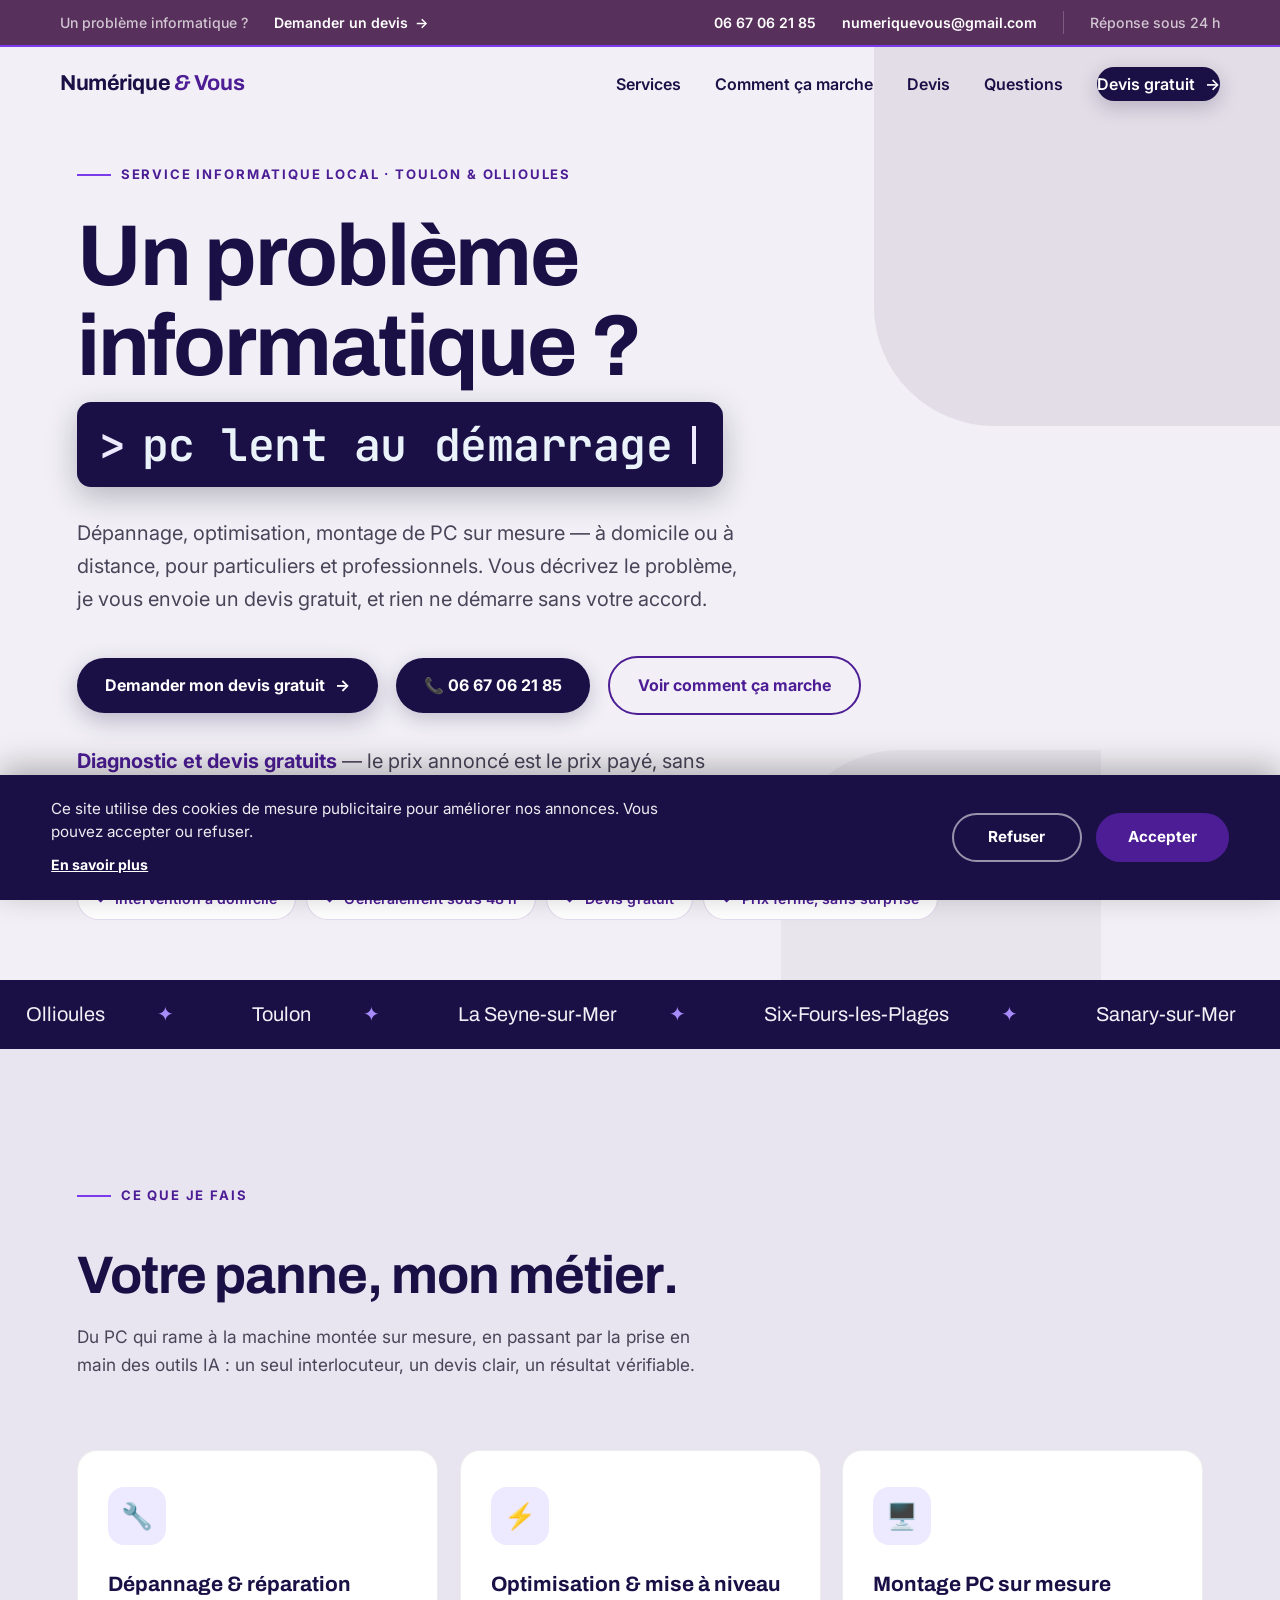
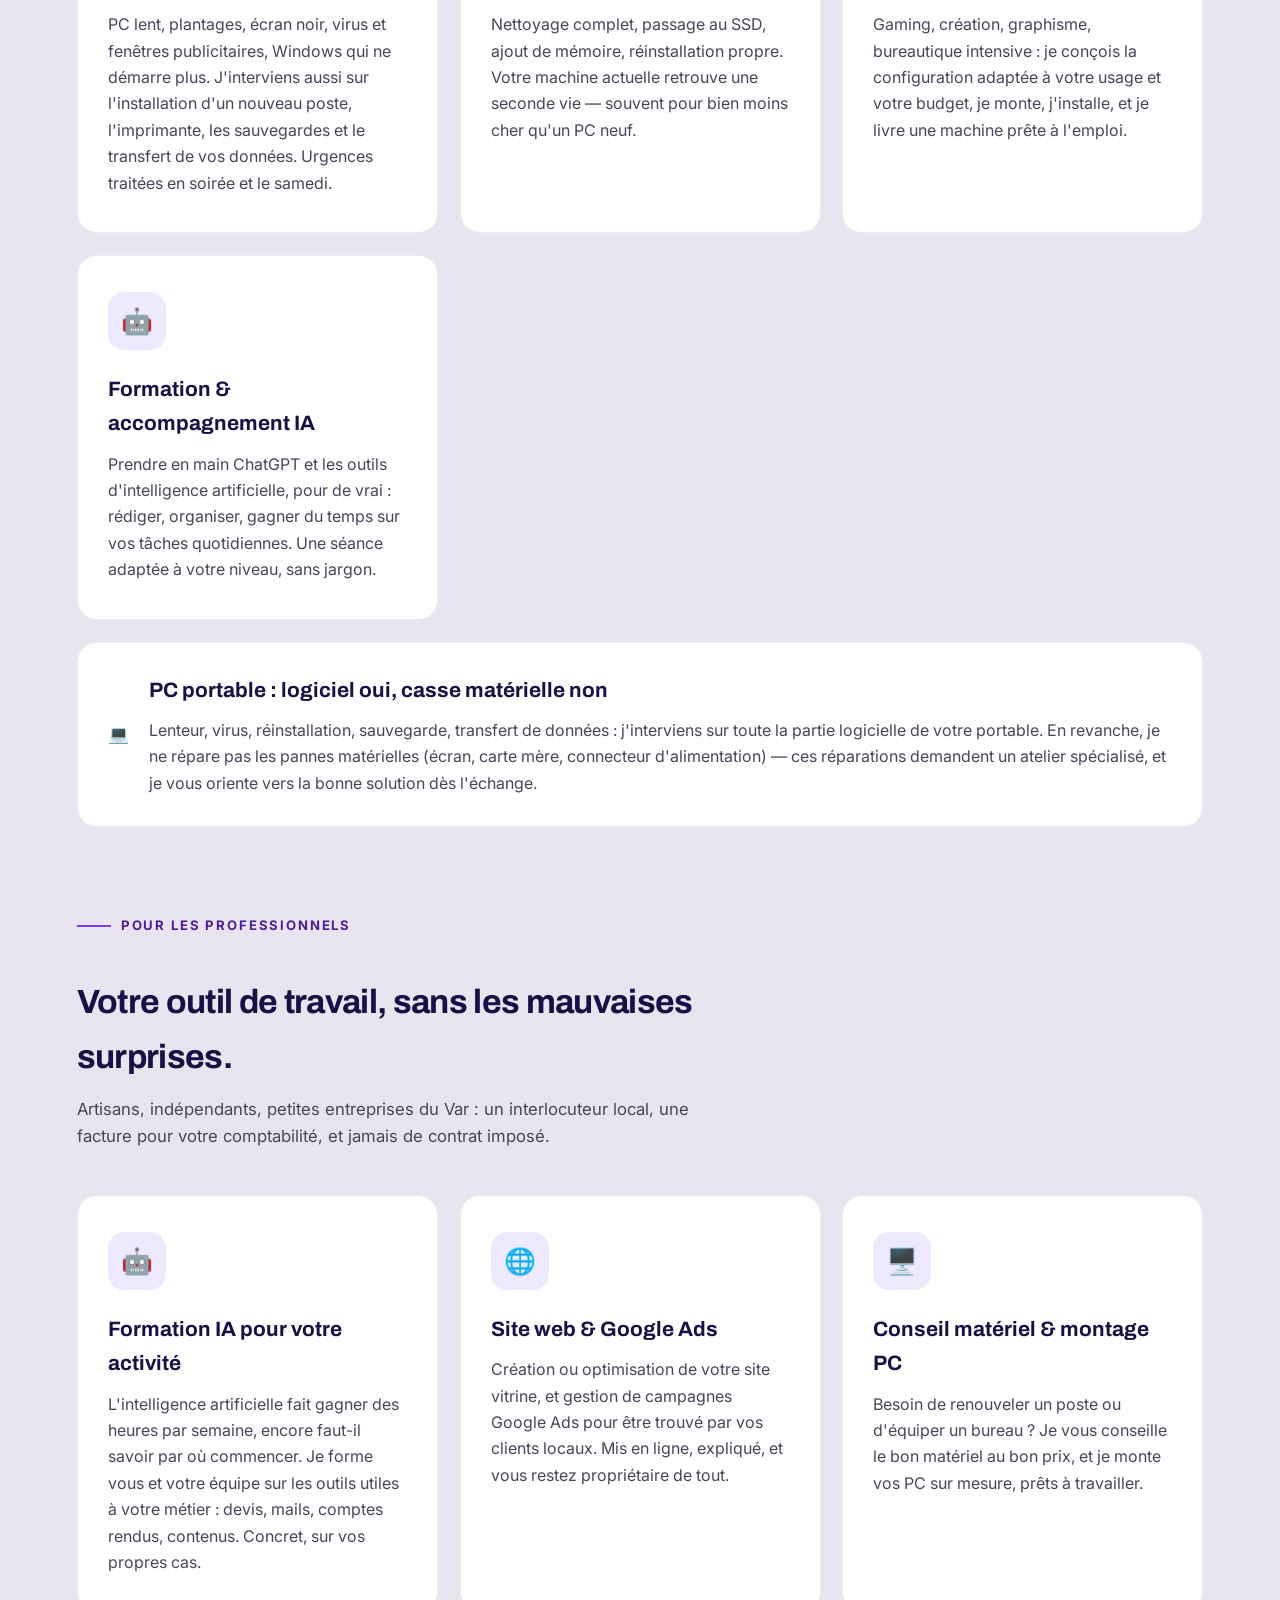
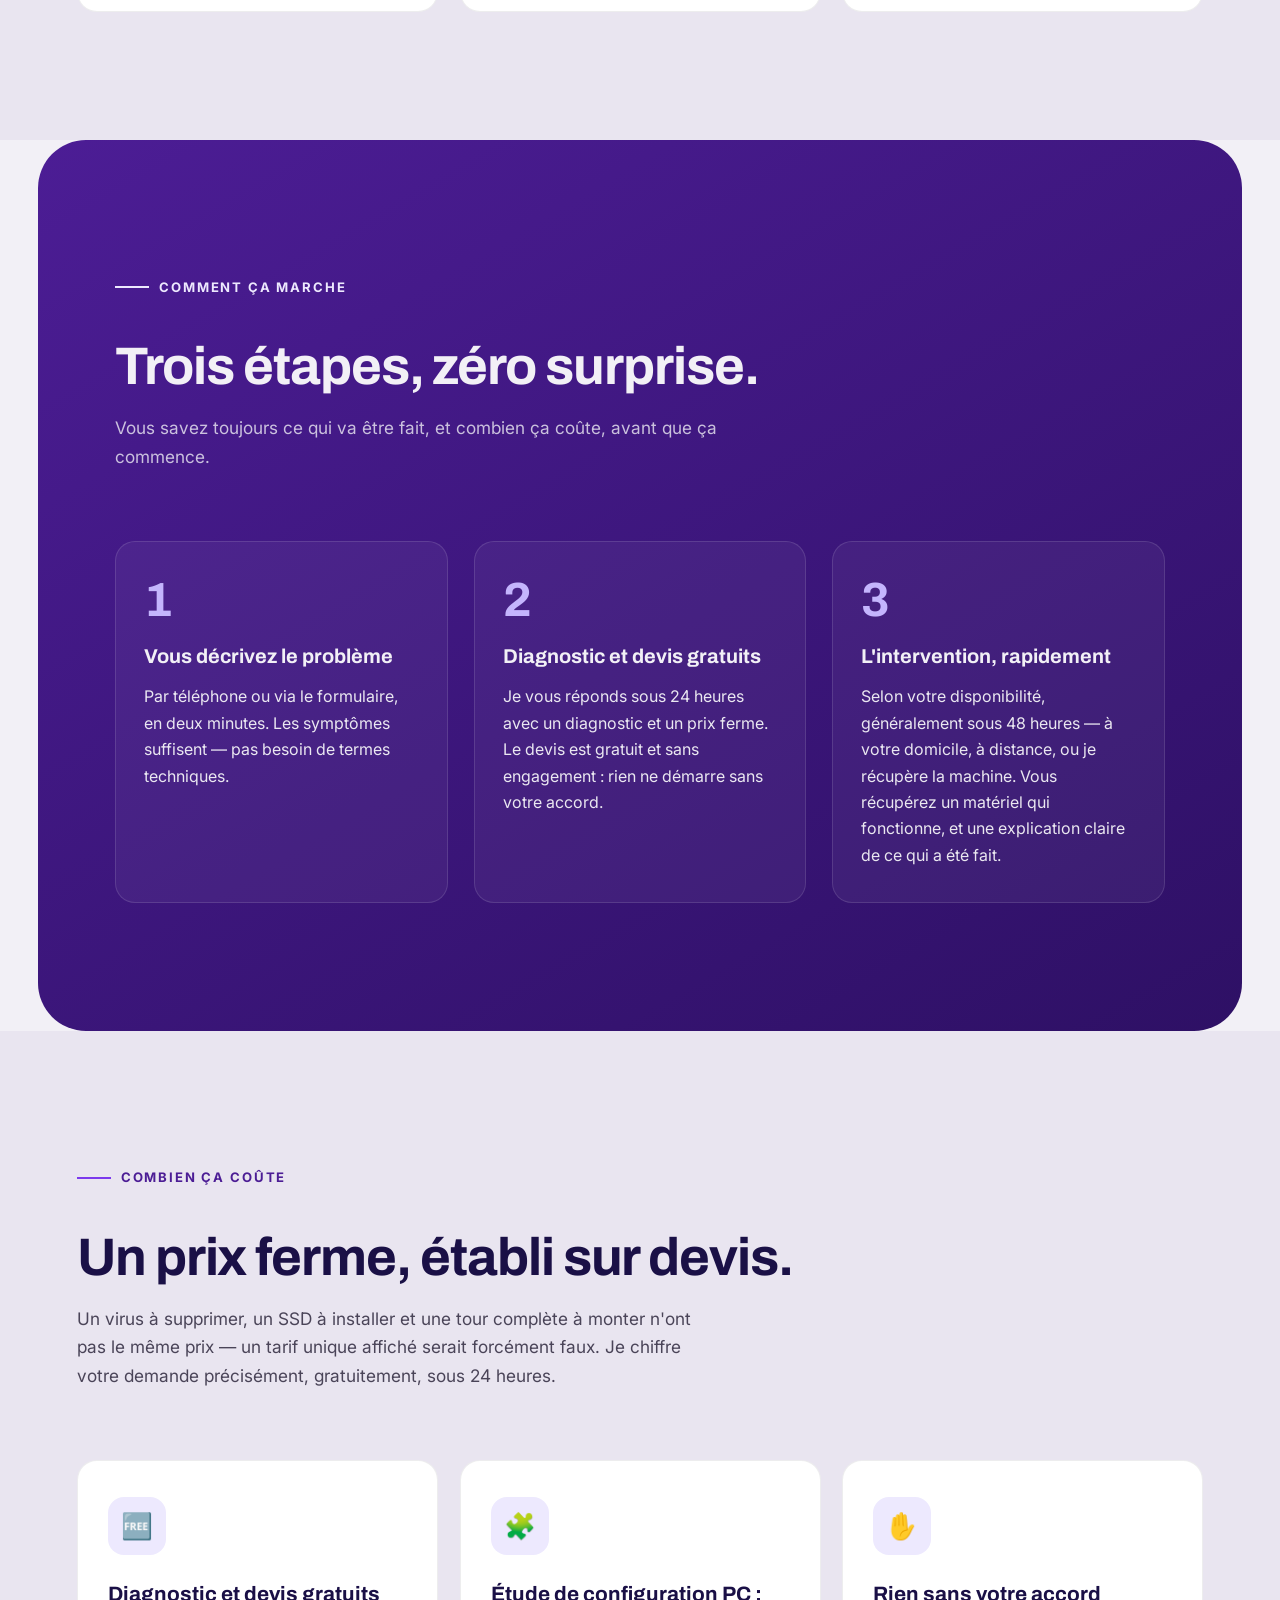
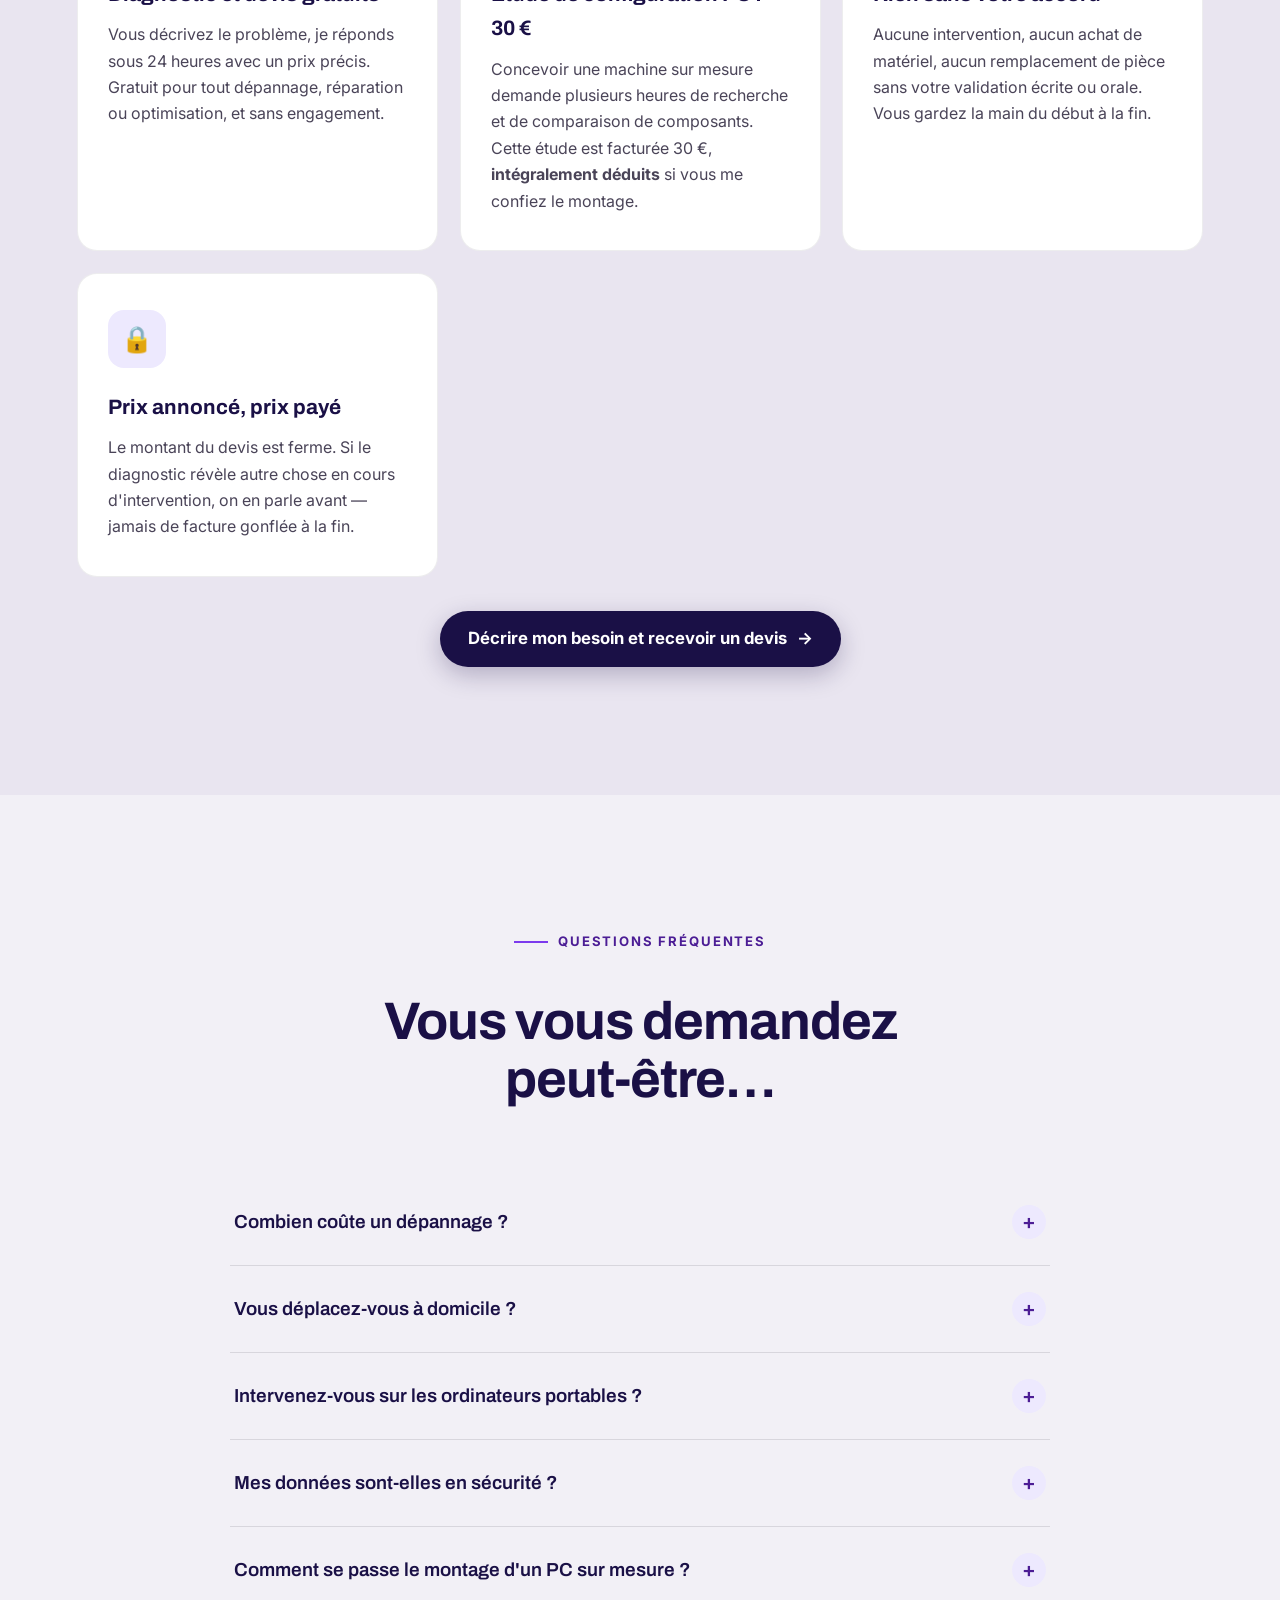
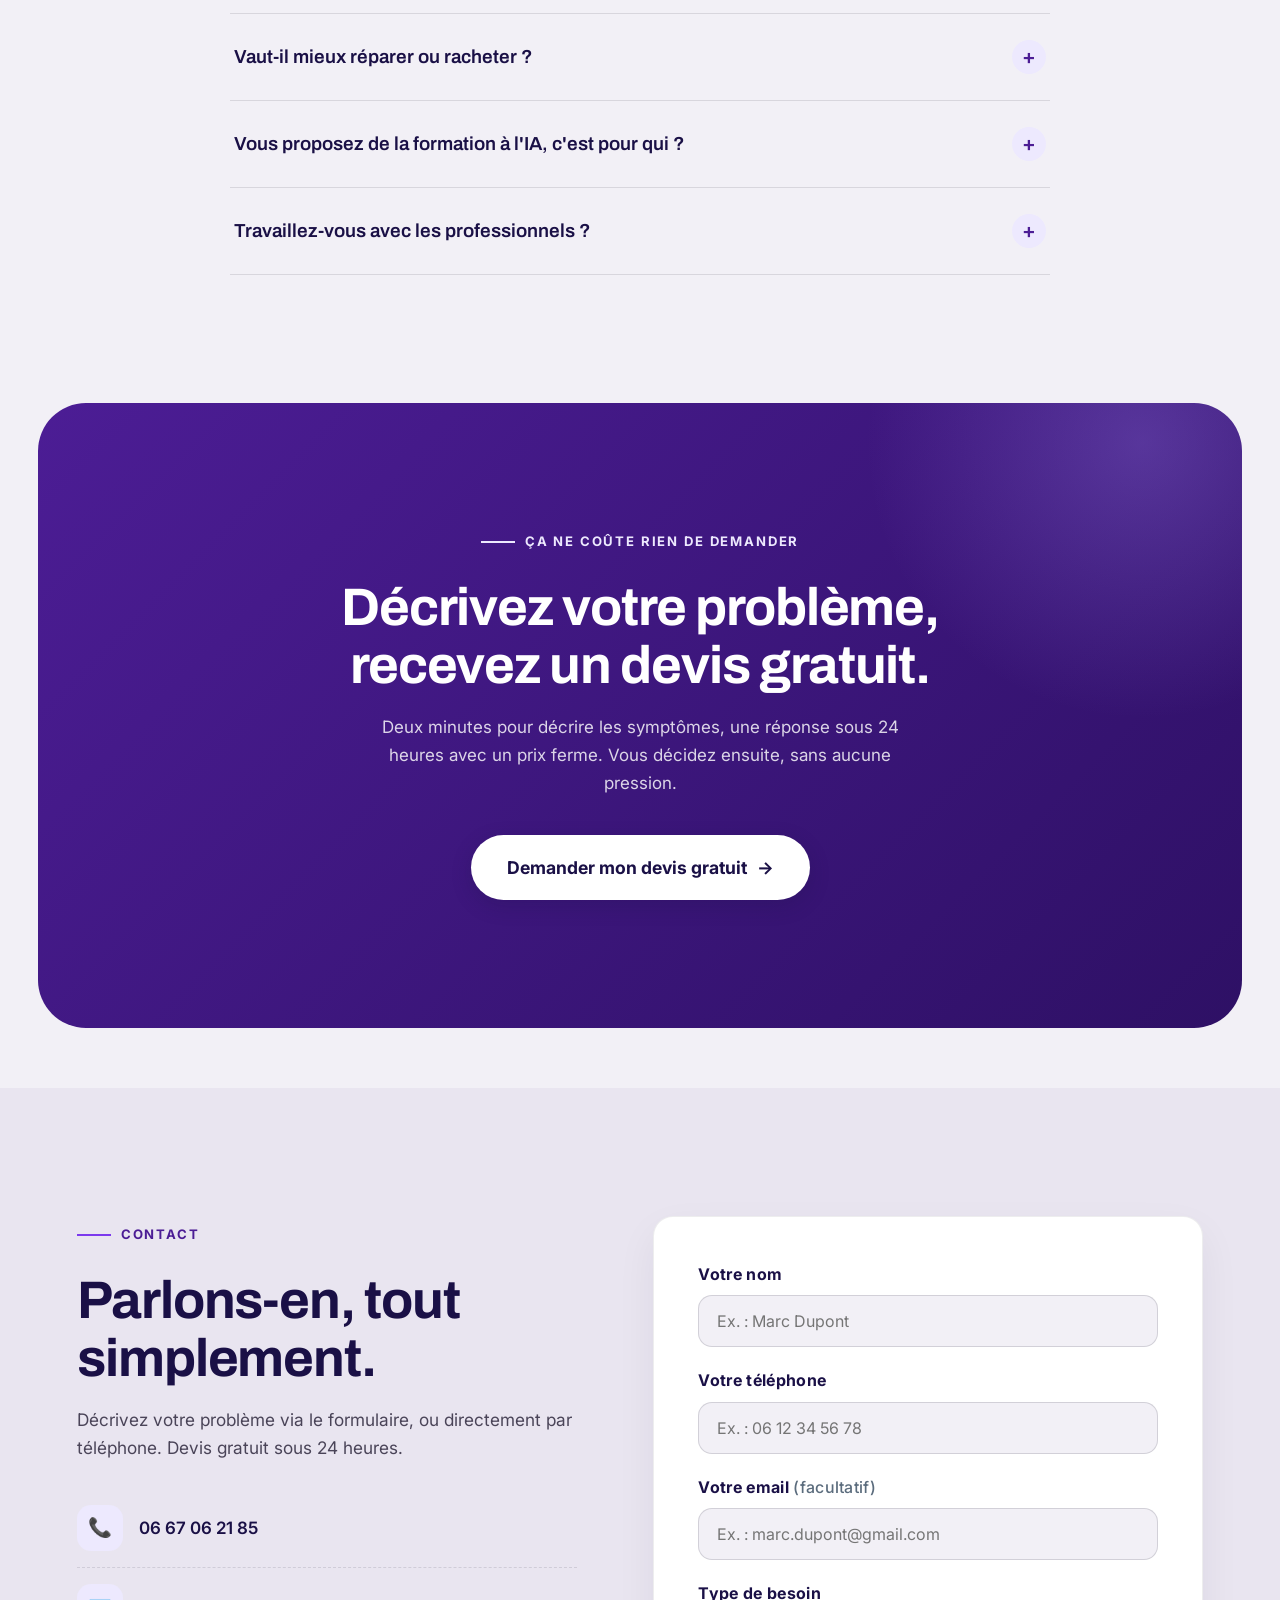
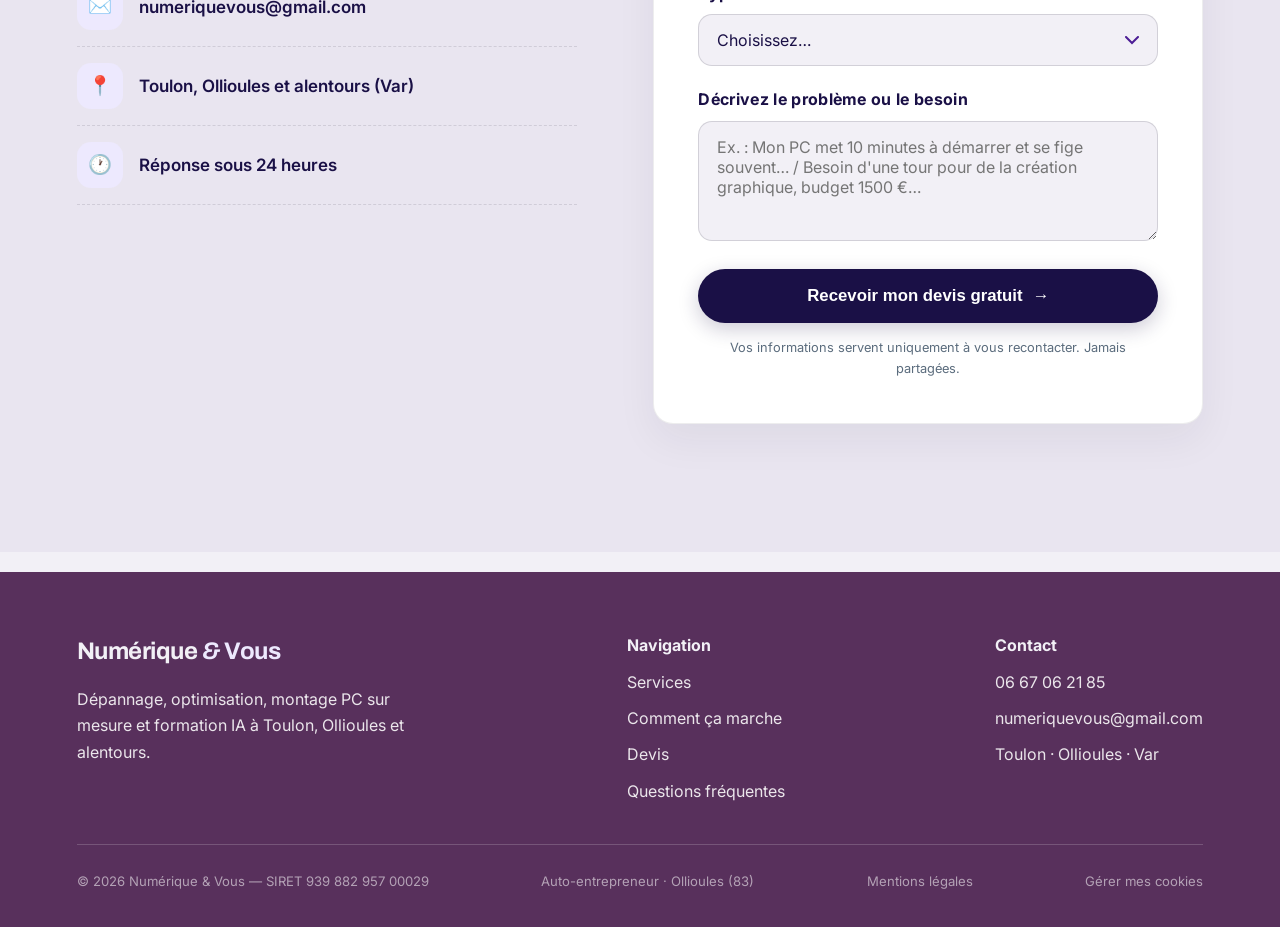
==== commit 3727d142: "Ajout du bandeau de consentement cookies (Google Consent Mode, chargement différé) Le script gtag.js" ====
--- a/index.html
+++ b/index.html
@@ -44,12 +44,11 @@
 <link rel="preconnect" href="https://fonts.googleapis.com">
 <link rel="preconnect" href="https://fonts.gstatic.com" crossorigin>
 <link href="https://fonts.googleapis.com/css2?family=Archivo:wght@500;600;700;800&family=Inter:wght@400;500;600;700&family=JetBrains+Mono:wght@500;600&display=swap" rel="stylesheet">
-<!-- Google Ads -->
-<script async src="https://www.googletagmanager.com/gtag/js?id=AW-18206550386"></script>
+<!-- Google Ads (chargement différé : gtag.js n'est injecté qu'après consentement, voir cookie-consent.js) -->
 <script>
 window.dataLayer=window.dataLayer||[];function gtag(){dataLayer.push(arguments)}
-gtag('js',new Date());gtag('config','AW-18206550386');
 </script>
+<link rel="stylesheet" href="/cookie-consent.css">
 <style>
 :root{
   --fond:#f2f0f6;             /* fond de page — gris lavande, JAMAIS blanc pur */
@@ -744,6 +743,7 @@
     <span>© 2026 Numérique &amp; Vous — SIRET 939 882 957 00029</span>
     <span>Auto-entrepreneur · Ollioules (83)</span>
     <a href="/mentions-legales" class="footer-legal">Mentions légales</a>
+    <a href="#" class="footer-legal cookie-manage">Gérer mes cookies</a>
   </div>
 </footer>
 
@@ -825,5 +825,6 @@
 const track=document.getElementById('marqueeTrack');
 track.innerHTML+=track.innerHTML;
 </script>
+<script defer src="/cookie-consent.js"></script>
 </body>
 </html>
--- a/cookie-consent.css
+++ b/cookie-consent.css
@@ -0,0 +1,29 @@
+/* ===== Bandeau de consentement cookies (Google Consent Mode v2) ===== */
+.cookie-banner{
+  position:fixed;left:0;right:0;bottom:0;z-index:2000;
+  background:var(--encre);color:#fff;
+  padding:22px clamp(20px,4vw,56px);
+  display:flex;flex-wrap:wrap;gap:20px;align-items:center;justify-content:space-between;
+  box-shadow:0 -8px 30px rgba(0,0,0,.28);
+  font-family:'Inter',sans-serif;
+}
+.cookie-banner .cookie-text{flex:1 1 320px;max-width:640px}
+.cookie-banner p{margin:0 0 6px;font-size:.95rem;line-height:1.55;color:rgba(255,255,255,.92)}
+.cookie-banner .cookie-more{color:#fff;font-weight:700;font-size:.88rem;text-decoration:underline}
+.cookie-banner .cookie-more:hover{color:#d8b4fe}
+.cookie-actions{display:flex;gap:14px;flex-wrap:wrap;align-items:center}
+.cookie-btn{
+  padding:13px 30px;border-radius:100px;font-weight:700;font-size:.95rem;
+  font-family:'Inter',sans-serif;cursor:pointer;border:2px solid transparent;
+  min-width:130px;text-align:center;line-height:1.2;
+  transition:transform .25s,opacity .25s;
+}
+.cookie-btn:hover{transform:translateY(-2px)}
+.cookie-btn:focus-visible{outline:3px solid #fff;outline-offset:3px}
+.cookie-btn.accept{background:var(--violet, var(--vert));color:#fff}
+.cookie-btn.reject{background:transparent;color:#fff;border-color:rgba(255,255,255,.55)}
+@media (max-width:640px){
+  .cookie-banner{flex-direction:column;align-items:stretch;text-align:left}
+  .cookie-actions{justify-content:stretch}
+  .cookie-btn{flex:1}
+}
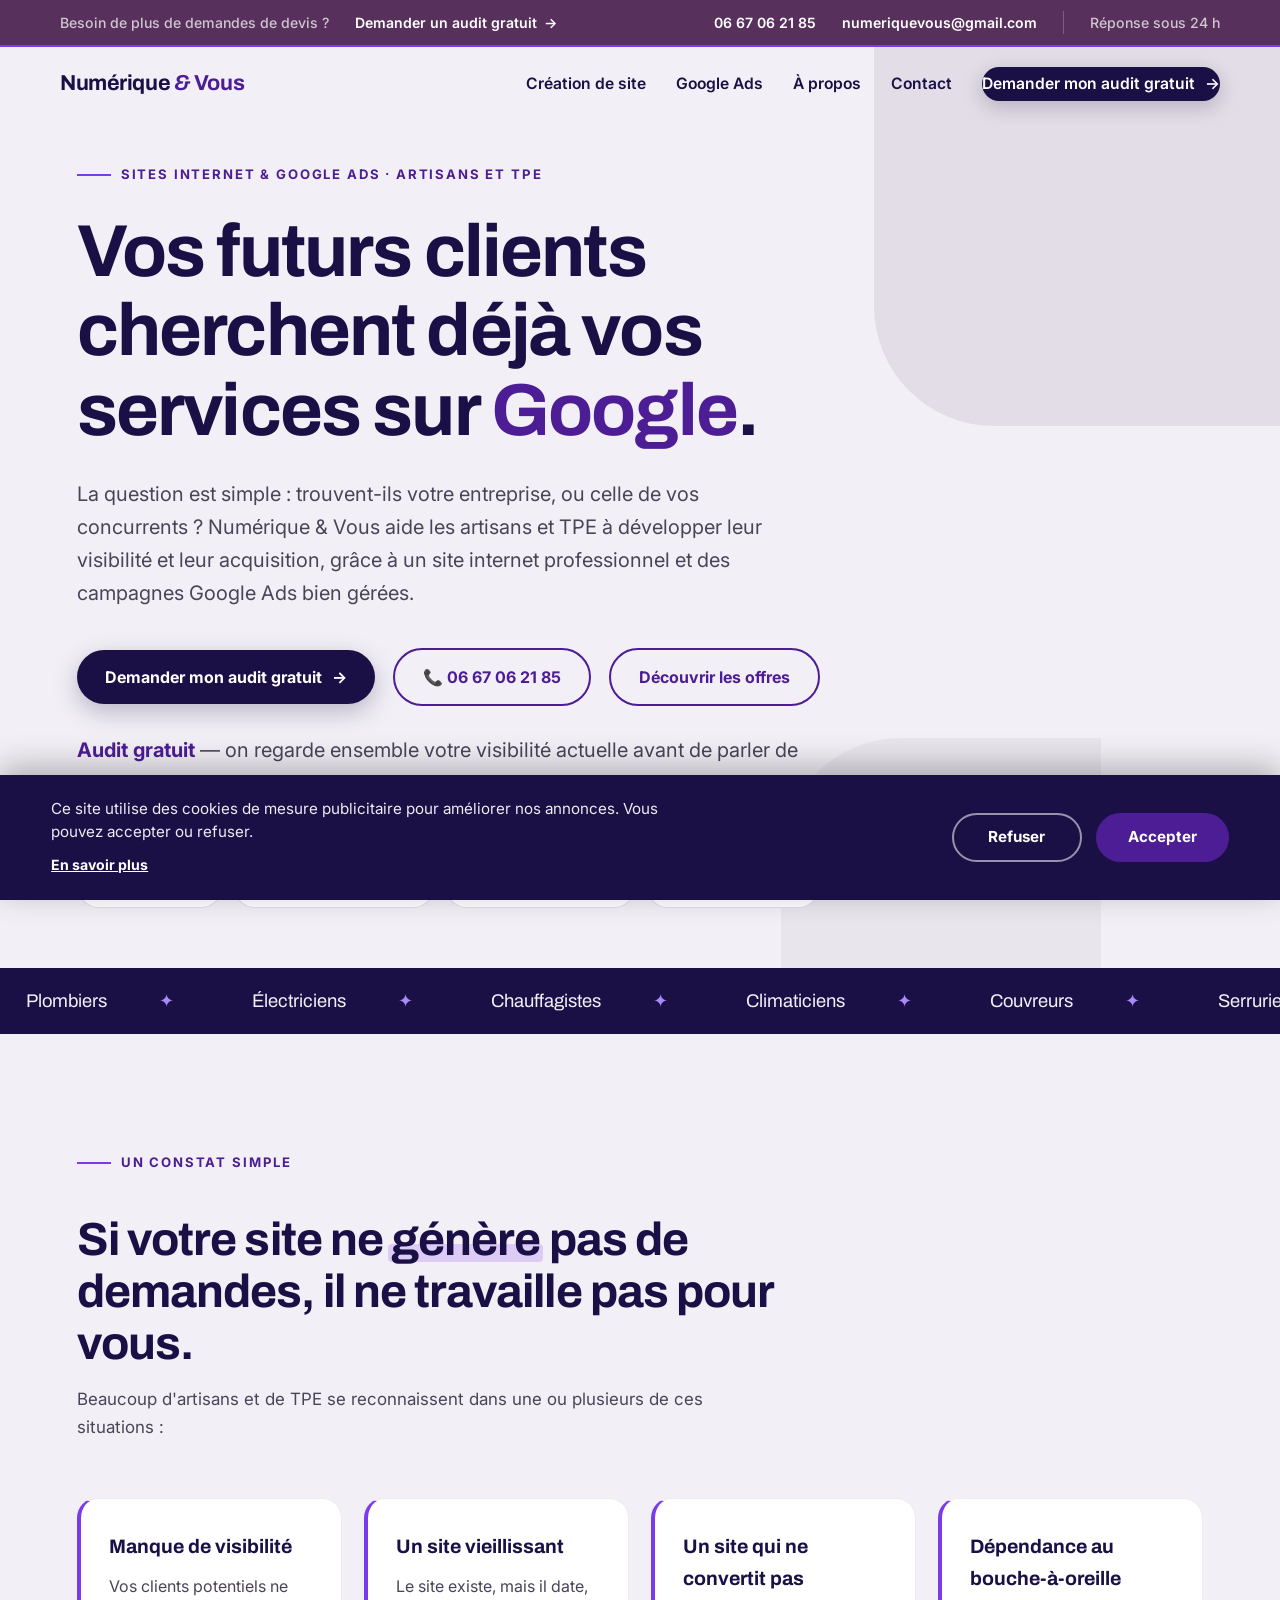
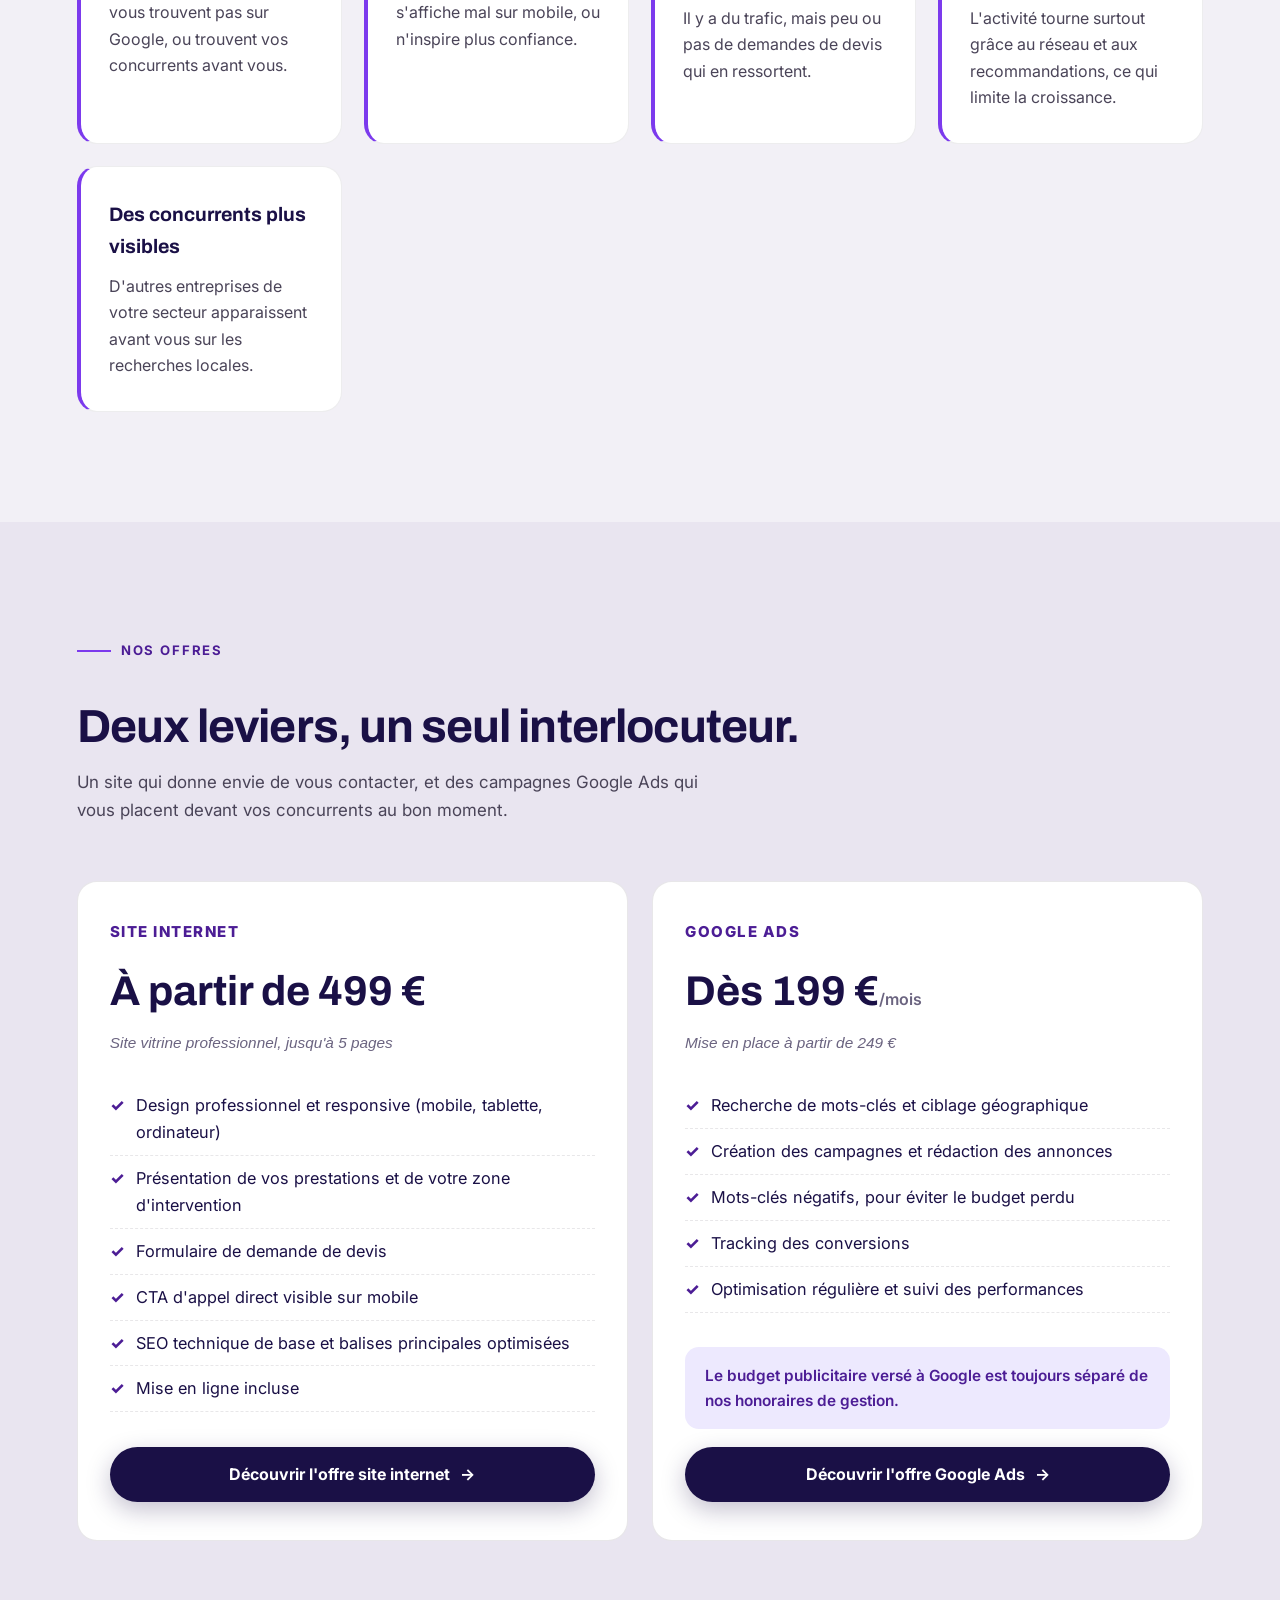
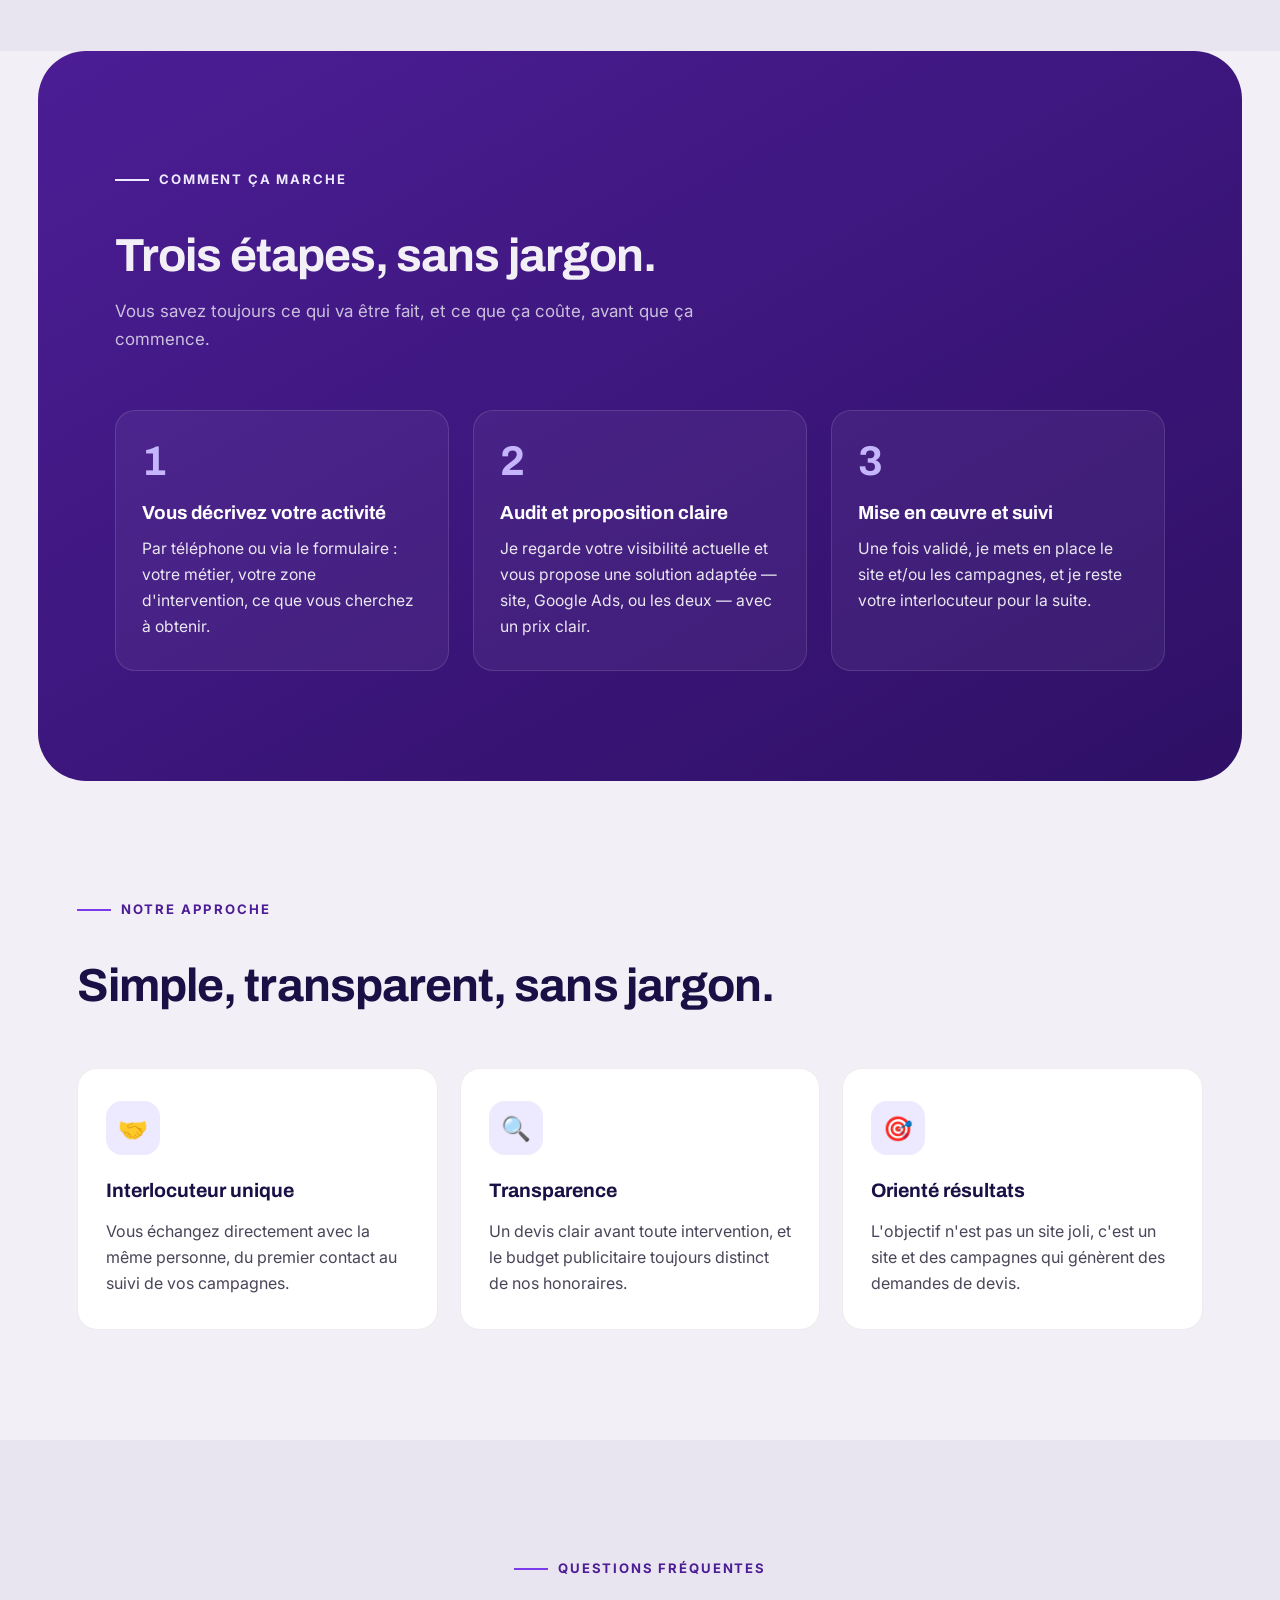
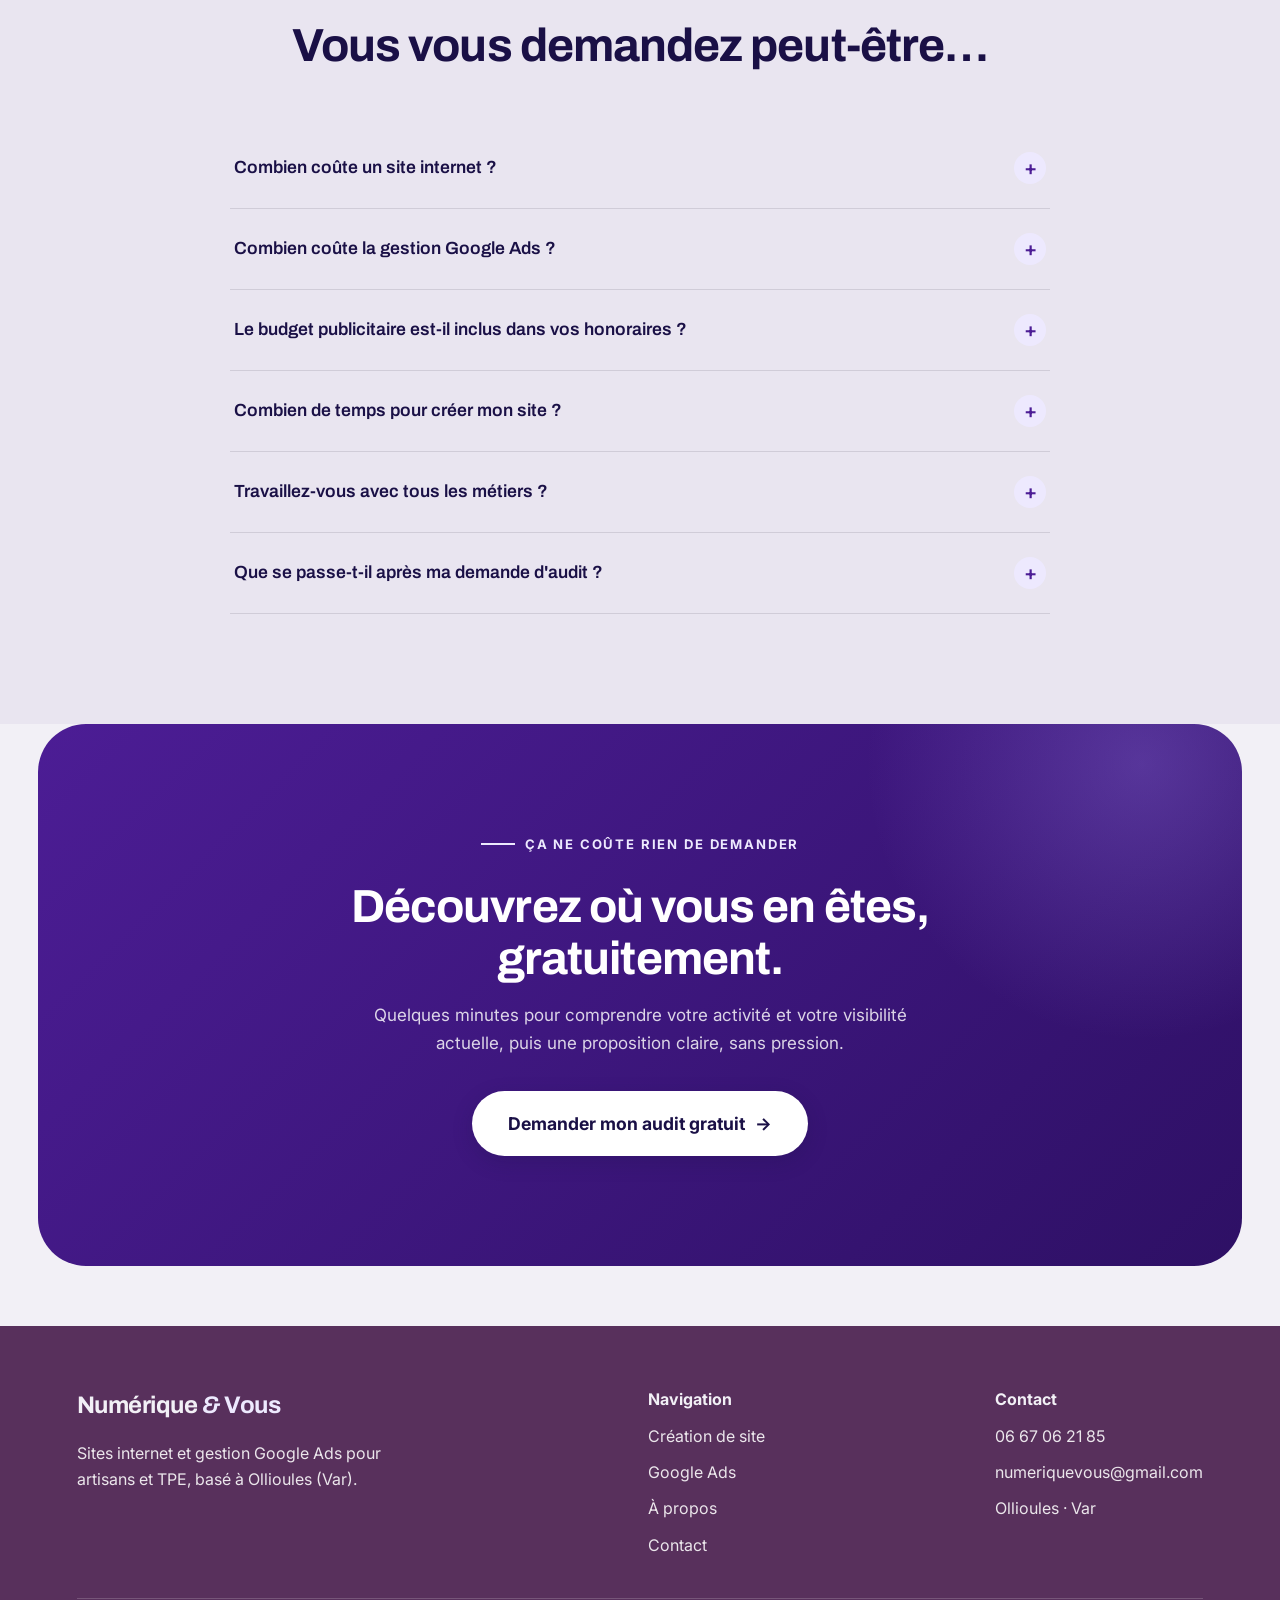
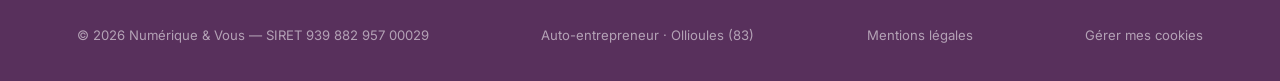
==== commit a1ca8e10: "Refonte B2B : sites internet & Google Ads pour artisans et TPE Repositionne le site de dépannage inf" ====
--- a/index.html
+++ b/index.html
@@ -3,16 +3,15 @@
 <head>
 <meta charset="UTF-8">
 <meta name="viewport" content="width=device-width, initial-scale=1.0">
-<title>Dépannage informatique à domicile rapide | Toulon, Ollioules</title>
-<meta name="description" content="Dépannage informatique à domicile à Toulon, Ollioules et alentours. Intervention rapide, diagnostic et devis gratuits, prix ferme avant toute intervention.">
-<meta name="keywords" content="dépannage informatique Toulon, réparation ordinateur Ollioules, informaticien à domicile Var, montage PC sur mesure Toulon, PC lent optimisation, formation IA Toulon, formation ChatGPT Var">
+<title>Sites internet &amp; Google Ads pour artisans et TPE | Numérique &amp; Vous</title>
+<meta name="description" content="Numérique &amp; Vous aide les artisans et TPE (plombiers, électriciens, chauffagistes, couvreurs...) à développer leur visibilité sur Google et à générer des demandes de devis. Site internet dès 499 €, Google Ads dès 199 €/mois.">
 <meta name="author" content="Loïc Auvray">
 <meta name="robots" content="index, follow">
 <link rel="canonical" href="https://www.numeriquevous.fr/">
 <link rel="icon" type="image/svg+xml" href="/favicon.svg">
 <link rel="alternate icon" href="/favicon.svg">
-<meta property="og:title" content="Dépannage informatique à domicile rapide | Toulon, Ollioules">
-<meta property="og:description" content="Dépannage informatique à domicile à Toulon, Ollioules et alentours. Intervention rapide, diagnostic et devis gratuits, prix ferme avant toute intervention.">
+<meta property="og:title" content="Sites internet &amp; Google Ads pour artisans et TPE | Numérique &amp; Vous">
+<meta property="og:description" content="Numérique &amp; Vous aide les artisans et TPE à développer leur visibilité sur Google et à transformer leurs visiteurs en demandes de devis. Site internet dès 499 €, Google Ads dès 199 €/mois.">
 <meta property="og:url" content="https://www.numeriquevous.fr/">
 <meta property="og:type" content="website">
 <meta property="og:locale" content="fr_FR">
@@ -20,25 +19,41 @@
 <meta property="og:image" content="https://www.numeriquevous.fr/logo.png">
 <meta property="og:image:width" content="853">
 <meta property="og:image:height" content="277">
-<meta property="og:image:alt" content="Numérique & Vous — dépannage informatique et formation IA">
+<meta property="og:image:alt" content="Numérique & Vous — sites internet et Google Ads pour artisans et TPE">
 <meta name="twitter:card" content="summary">
-<meta name="twitter:title" content="Dépannage informatique à domicile rapide | Toulon, Ollioules">
-<meta name="twitter:description" content="Dépannage informatique à domicile à Toulon, Ollioules et alentours. Intervention rapide, diagnostic et devis gratuits, prix ferme avant toute intervention.">
+<meta name="twitter:title" content="Sites internet &amp; Google Ads pour artisans et TPE | Numérique &amp; Vous">
+<meta name="twitter:description" content="Numérique &amp; Vous aide les artisans et TPE à développer leur visibilité sur Google et à transformer leurs visiteurs en demandes de devis.">
 <meta name="twitter:image" content="https://www.numeriquevous.fr/logo.png">
 <script type="application/ld+json">
 {
   "@context": "https://schema.org",
-  "@type": "LocalBusiness",
+  "@type": "ProfessionalService",
   "name": "Numérique & Vous",
-  "description": "Dépannage informatique, optimisation, montage PC sur mesure, formation intelligence artificielle et assistance à Toulon, Ollioules et alentours.",
-  "serviceType": ["Dépannage informatique","Réparation ordinateur","Montage PC sur mesure","Optimisation PC","Formation intelligence artificielle","Assistance informatique"],
+  "description": "Création de sites internet professionnels et gestion de campagnes Google Ads pour artisans et TPE.",
   "url": "https://www.numeriquevous.fr",
   "telephone": "+33667062185",
   "email": "numeriquevous@gmail.com",
   "image": "https://www.numeriquevous.fr/logo.png",
-  "priceRange": "€",
   "address": { "@type": "PostalAddress", "addressLocality": "Ollioules", "addressRegion": "Var", "postalCode": "83190", "addressCountry": "FR" },
-  "areaServed": ["Toulon","Ollioules","La Seyne-sur-Mer","Six-Fours-les-Plages","Sanary-sur-Mer"]
+  "areaServed": ["Toulon","Ollioules","La Seyne-sur-Mer","Six-Fours-les-Plages","Sanary-sur-Mer"],
+  "makesOffer": [
+    {
+      "@type": "Offer",
+      "name": "Création de site internet professionnel",
+      "url": "https://www.numeriquevous.fr/creation-site-internet",
+      "priceCurrency": "EUR",
+      "price": "499",
+      "description": "Site vitrine professionnel jusqu'à 5 pages, responsive, avec formulaire de demande de devis."
+    },
+    {
+      "@type": "Offer",
+      "name": "Gestion de campagnes Google Ads",
+      "url": "https://www.numeriquevous.fr/google-ads",
+      "priceCurrency": "EUR",
+      "price": "199",
+      "description": "Gestion mensuelle de campagnes Google Ads pour artisans et TPE, hors budget publicitaire versé à Google."
+    }
+  ]
 }
 </script>
 <link rel="preconnect" href="https://fonts.googleapis.com">
@@ -49,377 +64,7 @@
 window.dataLayer=window.dataLayer||[];function gtag(){dataLayer.push(arguments)}
 </script>
 <link rel="stylesheet" href="/cookie-consent.css">
-<style>
-:root{
-  --fond:#f2f0f6;             /* fond de page — gris lavande, JAMAIS blanc pur */
-  --fond-alt:#e9e5f0;         /* alternance de sections, un cran plus soutenu */
-  --blanc:#ffffff;            /* cartes et formulaire uniquement */
-  --encre:#1a1046;            /* titres + CTA principal */
-  --aubergine:#58305c;        /* barre supérieure, blocs décoratifs, footer */
-  --aubergine-clair:#6d3d72;
-  --violet:#4c1d95;           /* liens, icônes, eyebrow, puces */
-  --violet-clair:#ede9fe;     /* fonds d'icônes, badges */
-  --violet-vif:#7c3aed;       /* filet d'accent, survols, soulignés — PAS les CTA */
-  --gris-texte:#4a4458;
-  --gris-doux:#6b6480;
-  --bordure:rgba(26,16,70,.10);
-  --radius:20px;
-  --ease:cubic-bezier(.22,1,.36,1);
-}
-*{margin:0;padding:0;box-sizing:border-box}
-html{scroll-behavior:smooth}
-body{
-  font-family:'Inter',sans-serif;
-  background:var(--fond);
-  color:var(--encre);
-  font-size:17px;
-  line-height:1.65;
-  overflow-x:hidden;
-}
-::selection{background:var(--violet-clair);color:var(--encre)}
-.bg-alt{background:var(--fond-alt)}
-
-/* ---------- Barre de progression ---------- */
-.progress{position:fixed;top:0;left:0;height:4px;background:linear-gradient(90deg,var(--aubergine),var(--violet-vif));width:0%;z-index:1002}
-
-/* ---------- Barre supérieure ---------- */
-.topbar{
-  position:fixed;top:0;left:0;right:0;z-index:1000;
-  display:flex;justify-content:space-between;align-items:center;gap:20px;
-  background:var(--aubergine);color:rgba(255,255,255,.92);
-  padding:11px clamp(20px,5vw,60px);
-  font-size:.88rem;font-weight:500;
-  border-bottom:2px solid var(--violet-vif);
-  transition:transform .4s var(--ease),opacity .3s;
-}
-.topbar a{color:#fff;text-decoration:none;font-weight:600;transition:color .3s}
-.topbar a:hover{color:#d8b4fe}
-.topbar-left,.topbar-right{display:flex;align-items:center;gap:26px}
-.topbar-label{color:rgba(255,255,255,.72);font-weight:500}
-.topbar-cta{display:inline-flex;align-items:center;gap:7px}
-.topbar-cta .arr{transition:transform .3s var(--ease)}
-.topbar-cta:hover .arr{transform:translateX(4px)}
-.topbar-sep{color:rgba(255,255,255,.72);font-weight:500;padding-left:26px;border-left:1px solid rgba(255,255,255,.22)}
-.topbar.hidden{transform:translateY(-100%);opacity:0}
-@media (max-width:1000px){.topbar{display:none}}
-
-/* ---------- Header ---------- */
-header{
-  position:fixed;top:44px;left:0;right:0;z-index:1000;
-  display:flex;justify-content:space-between;align-items:center;
-  padding:22px clamp(20px,5vw,60px);
-  transition:background .4s,box-shadow .4s,padding .4s,top .4s var(--ease);
-}
-header.scrolled{background:rgba(242,240,246,.94);backdrop-filter:blur(12px);box-shadow:0 2px 24px rgba(30,27,46,.08);padding:14px clamp(20px,5vw,60px);top:0}
-@media (max-width:1000px){header{top:0}}
-.logo{font-family:'Archivo',sans-serif;font-weight:700;font-size:1.35rem;color:var(--encre);text-decoration:none;letter-spacing:-.02em}
-.logo em{font-style:normal;color:var(--violet)}
-.logo .amp{color:var(--violet);font-style:italic}
-.header-right{display:flex;align-items:center;gap:20px}
-.nav-desktop{display:flex;gap:34px;align-items:center}
-.nav-desktop a{color:var(--encre);text-decoration:none;font-weight:600;font-size:1rem;position:relative;padding:4px 0}
-.nav-desktop a:not(.btn)::after{content:'';position:absolute;left:0;bottom:0;width:100%;height:2px;background:var(--violet);transform:scaleX(0);transform-origin:right;transition:transform .35s var(--ease)}
-.nav-desktop a:not(.btn):hover::after{transform:scaleX(1);transform-origin:left}
-.btn{
-  display:inline-flex;align-items:center;gap:10px;
-  background:var(--encre);color:#fff !important;padding:14px 28px;border-radius:100px;
-  font-weight:700;font-size:1rem;text-decoration:none;border:none;cursor:pointer;
-  transition:transform .3s var(--ease),box-shadow .3s,background .3s;
-  box-shadow:0 6px 20px rgba(26,16,70,.22);
-}
-.btn:hover{transform:translateY(-3px) scale(1.02);box-shadow:0 12px 28px rgba(26,16,70,.30);background:#2a1a63}
-.btn.gold{background:var(--encre);color:#fff !important;box-shadow:0 8px 24px rgba(26,16,70,.26)}
-.btn.gold:hover{background:#2a1a63;color:#fff !important}
-.btn.ghost{background:transparent;color:var(--violet) !important;border:2px solid var(--violet);box-shadow:none}
-.btn.ghost:hover{background:var(--violet);color:#fff !important;transform:translateY(-3px)}
-.btn.on-dark{background:#fff;color:var(--encre) !important}
-.btn.on-dark:hover{background:#fff;color:var(--encre) !important;transform:translateY(-3px) scale(1.02)}
-.btn .arr{transition:transform .3s var(--ease)}
-.btn:hover .arr{transform:translateX(5px)}
-
-/* bouton d'appel compact (mobile) */
-.header-mobile-actions{display:none;align-items:center;gap:10px}
-.call-mobile-btn{
-  display:flex;align-items:center;justify-content:center;
-  width:42px;height:42px;border-radius:50%;flex-shrink:0;
-  background:var(--violet);color:#fff !important;font-size:1.15rem;text-decoration:none;
-  box-shadow:0 4px 14px rgba(76,29,149,.3);
-  transition:transform .3s var(--ease),background .3s;
-}
-.call-mobile-btn:hover{background:#3b1578;transform:scale(1.06)}
-
-/* burger */
-.burger{display:none;flex-direction:column;gap:6px;background:none;border:none;cursor:pointer;z-index:1002;padding:6px}
-.burger span{display:block;width:30px;height:3px;background:var(--encre);border-radius:3px;transition:.4s var(--ease)}
-.burger.open span:nth-child(1){transform:translateY(9px) rotate(45deg)}
-.burger.open span:nth-child(2){opacity:0}
-.burger.open span:nth-child(3){transform:translateY(-9px) rotate(-45deg)}
-
-/* menu overlay plein écran */
-.menu-overlay{
-  position:fixed;inset:0;background:linear-gradient(160deg,#2e1065,#1a1046);z-index:1001;
-  display:flex;flex-direction:column;justify-content:center;padding:0 clamp(24px,8vw,90px);
-  clip-path:circle(0% at calc(100% - 48px) 40px);
-  transition:clip-path .7s var(--ease);
-}
-.menu-overlay.open{clip-path:circle(150% at calc(100% - 48px) 40px)}
-.menu-overlay a{
-  font-family:'Archivo',sans-serif;color:var(--fond);text-decoration:none;
-  font-size:clamp(2rem,7vw,3.4rem);font-weight:600;padding:10px 0;
-  opacity:0;transform:translateY(30px);transition:opacity .5s,transform .5s var(--ease),color .3s;
-}
-.menu-overlay.open a{opacity:1;transform:translateY(0)}
-.menu-overlay a:hover{color:#c4b5fd}
-.menu-overlay a:nth-child(1){transition-delay:.15s}
-.menu-overlay a:nth-child(2){transition-delay:.22s}
-.menu-overlay a:nth-child(3){transition-delay:.29s}
-.menu-overlay a:nth-child(4){transition-delay:.36s}
-.menu-overlay a:nth-child(5){transition-delay:.43s}
-.menu-overlay .menu-foot{margin-top:40px;color:rgba(248,249,251,.55);font-size:1rem;opacity:0;transition:opacity .5s .55s}
-.menu-overlay.open .menu-foot{opacity:1}
-
-/* ---------- Hero ---------- */
-.hero{
-  min-height:100svh;display:flex;flex-direction:column;justify-content:center;
-  padding:164px clamp(20px,6vw,80px) 60px;position:relative;overflow:hidden;
-}
-@media (max-width:1000px){.hero{padding-top:120px}}
-.hero-deco{position:absolute;background:var(--aubergine);pointer-events:none;z-index:0;opacity:.10}
-.hero-deco.d-a{width:min(38vw,520px);height:min(38vw,520px);top:-60px;right:-80px;border-radius:0 0 0 120px}
-.hero-deco.d-b{width:min(26vw,320px);height:min(26vw,320px);bottom:-90px;right:14vw;border-radius:120px 0 0 0;opacity:.06}
-@media (max-width:900px){.hero-deco{display:none}}
-.hero h1,.hero p,.hero-ctas,.hero-note{position:relative;z-index:2}
-.eyebrow{
-  display:inline-flex;align-items:center;gap:10px;font-weight:700;font-size:.82rem;
-  letter-spacing:.14em;text-transform:uppercase;color:var(--violet);margin-bottom:26px;
-}
-.eyebrow::before{content:'';width:34px;height:2px;background:var(--violet-vif)}
-.hero h1{
-  font-family:'Archivo',sans-serif;font-weight:700;letter-spacing:-.025em;
-  font-size:clamp(2.6rem,7.2vw,5.4rem);line-height:1.04;max-width:15ch;
-}
-@media (max-width:480px){.hero h1 .type-wrap{font-size:.6em;border-radius:10px}}
-.hero h1 .type-wrap{
-  font-family:'JetBrains Mono',monospace;font-weight:600;font-size:.52em;letter-spacing:-.01em;
-  color:#eaf3fa;background:var(--encre);border-radius:14px;padding:.32em .6em .32em .5em;
-  display:inline-flex;align-items:center;gap:.35em;line-height:1.2;min-height:1.9em;vertical-align:.08em;
-  box-shadow:0 10px 30px rgba(30,27,46,.28);
-}
-.hero h1 .type-wrap::before{content:'>';color:var(--violet-clair);font-weight:600}
-.caret{display:inline-block;width:4px;height:.85em;background:var(--violet-clair);margin-left:4px;vertical-align:-.08em;animation:blink 1s steps(1) infinite}
-@keyframes blink{50%{opacity:0}}
-.hero p{max-width:52ch;font-size:clamp(1.05rem,1.6vw,1.25rem);margin:30px 0 40px;color:var(--gris-texte)}
-.hero-ctas{display:flex;gap:18px;flex-wrap:wrap;align-items:center}
-.hero-note{font-size:.9rem;color:var(--gris-doux);margin-top:18px}
-.hero-note strong{color:var(--violet)}
-.trust-badges{display:flex;flex-wrap:wrap;gap:10px;margin-top:26px;position:relative;z-index:2}
-.trust-badge{
-  display:inline-flex;align-items:center;gap:8px;
-  background:#fff;color:var(--violet);border:1px solid rgba(76,29,149,.16);
-  padding:9px 18px;border-radius:100px;
-  font-size:.88rem;font-weight:600;letter-spacing:.01em;
-}
-.trust-badge::before{content:'✓';font-weight:800;font-size:.8rem}
-@media (max-width:600px){.trust-badge{font-size:.8rem;padding:8px 14px}}
-
-/* ---------- Marquee communes ---------- */
-.marquee{
-  background:var(--encre);color:var(--fond);overflow:hidden;padding:18px 0;
-}
-.marquee-track{display:flex;gap:0;white-space:nowrap;animation:scrollx 26s linear infinite;width:max-content}
-.marquee:hover .marquee-track{animation-play-state:paused}
-.marquee-track span{font-family:'Archivo',sans-serif;font-size:1.25rem;padding:0 26px;display:inline-flex;align-items:center;gap:26px}
-.marquee-track .dot{color:#a78bfa}
-@keyframes scrollx{to{transform:translateX(-50%)}}
-
-/* ---------- Sections communes ---------- */
-section{padding:clamp(70px,10vw,130px) clamp(20px,6vw,80px);position:relative}
-.section-head{max-width:760px;margin-bottom:clamp(40px,6vw,70px)}
-h2{font-family:'Archivo',sans-serif;font-weight:700;font-size:clamp(2rem,4.6vw,3.3rem);letter-spacing:-.02em;line-height:1.1;margin:14px 0 18px}
-h2 .hl{position:relative;white-space:nowrap}
-h2 .hl::after{content:'';position:absolute;left:-2%;bottom:6%;width:104%;height:34%;background:rgba(124,58,237,.20);z-index:-1;transform:scaleX(0);transform-origin:left;transition:transform .8s var(--ease) .3s;border-radius:4px}
-.in-view h2 .hl::after{transform:scaleX(1)}
-.lead{color:var(--gris-texte);font-size:1.08rem;max-width:58ch}
-
-/* reveal générique */
-.reveal{opacity:0;transform:translateY(46px);transition:opacity .8s var(--ease),transform .8s var(--ease)}
-.reveal.in-view{opacity:1;transform:none}
-.reveal.d1{transition-delay:.1s}.reveal.d2{transition-delay:.2s}.reveal.d3{transition-delay:.3s}
-
-/* ---------- Services ---------- */
-.services-grid{display:grid;grid-template-columns:repeat(auto-fit,minmax(270px,1fr));gap:22px}
-.card{
-  background:var(--blanc);border-radius:var(--radius);padding:36px 30px;
-  border:1px solid rgba(30,27,46,.08);position:relative;overflow:hidden;
-  transition:transform .45s var(--ease),box-shadow .45s;
-  will-change:transform;
-}
-.card::before{
-  content:'';position:absolute;inset:0;
-  background:radial-gradient(600px circle at var(--mx,50%) var(--my,50%),rgba(124,58,237,.10),transparent 45%);
-  opacity:0;transition:opacity .4s;
-}
-.card:hover::before{opacity:1}
-.card::after{
-  content:'';position:absolute;left:0;top:0;bottom:0;width:4px;
-  background:var(--violet-vif);transform:scaleY(0);transform-origin:top;
-  transition:transform .45s var(--ease);
-}
-.card:hover::after{transform:scaleY(1)}
-.card:hover{transform:translateY(-8px);box-shadow:0 18px 40px rgba(30,27,46,.10)}
-.card .ico{
-  width:58px;height:58px;border-radius:16px;background:var(--violet-clair);
-  display:flex;align-items:center;justify-content:center;font-size:1.6rem;margin-bottom:22px;
-  transition:transform .45s var(--ease),background .45s;
-}
-.card:hover .ico{transform:rotate(-8deg) scale(1.12);background:var(--violet);color:#fff}
-.card h3{font-family:'Archivo',sans-serif;font-size:1.3rem;margin-bottom:10px}
-.card p{font-size:1rem;color:var(--gris-texte)}
-.service-banner{
-  background:var(--blanc);border-radius:var(--radius);padding:30px;
-  border:1px solid rgba(30,27,46,.08);
-  display:flex;gap:20px;align-items:center;margin-top:22px;
-}
-.service-banner .ico{flex-shrink:0;margin-bottom:0}
-.service-banner h3{font-family:'Archivo',sans-serif;font-size:1.3rem;margin-bottom:10px}
-.service-banner p{font-size:1rem;color:var(--gris-texte)}
-@media (max-width:600px){.service-banner{flex-direction:column;align-items:flex-start}}
-/* photos de services (à activer quand les photos seront prêtes) */
-.card-photo{width:100%;height:170px;object-fit:cover;border-radius:14px;margin-bottom:20px;display:block}
-/* sous-bloc professionnels */
-.pro-head{max-width:760px;margin:clamp(50px,7vw,80px) 0 clamp(28px,4vw,44px)}
-.pro-head h3{font-family:'Archivo',sans-serif;font-size:clamp(1.5rem,3vw,2.1rem);letter-spacing:-.02em;margin:12px 0 10px}
-.pro-head p{color:var(--gris-texte);font-size:1.05rem;max-width:58ch}
-
-/* ---------- Étapes ---------- */
-.steps{background:linear-gradient(150deg,#4c1d95 0%,#2e1065 100%);color:var(--fond);border-radius:clamp(24px,4vw,48px);margin:0 clamp(12px,3vw,40px)}
-.steps h2,.steps .lead{color:var(--fond)}
-.steps .lead{color:rgba(248,249,251,.75)}
-.steps .eyebrow{color:var(--violet-clair)}
-.steps .eyebrow::before{background:var(--violet-clair)}
-.steps-grid{display:grid;grid-template-columns:repeat(auto-fit,minmax(250px,1fr));gap:26px;margin-top:20px}
-.step{
-  background:rgba(248,249,251,.05);border:1px solid rgba(248,249,251,.12);
-  border-radius:var(--radius);padding:34px 28px;transition:background .4s,transform .45s var(--ease),border-color .4s;
-}
-.step:hover{background:rgba(248,249,251,.1);transform:translateY(-6px);border-color:#a78bfa}
-.step .num{
-  font-family:'Archivo',sans-serif;font-size:3rem;font-weight:700;color:#c4b5fd;line-height:1;margin-bottom:16px;display:block;
-}
-.step h3{font-family:'Archivo',sans-serif;font-size:1.25rem;margin-bottom:10px}
-.step p{font-size:1rem;color:rgba(248,249,251,.92)}
-
-/* ---------- Cartes devis (réutilise .card) ---------- */
-.pricing-grid{display:grid;grid-template-columns:repeat(auto-fit,minmax(280px,1fr));gap:24px;align-items:stretch}
-.price-card{
-  background:var(--blanc);border-radius:var(--radius);padding:42px 34px;
-  border:1.5px solid rgba(30,27,46,.1);display:flex;flex-direction:column;
-  transition:transform .45s var(--ease),box-shadow .45s,border-color .45s;
-}
-.price-card:hover{transform:translateY(-10px);box-shadow:0 28px 60px rgba(30,27,46,.15)}
-.price-card.featured{border-color:var(--violet-vif);border-width:2px;background:linear-gradient(180deg,#fbfaff,#f4f0ff);position:relative}
-.price-card.featured .badge{
-  position:absolute;top:-16px;left:50%;transform:translateX(-50%);
-  background:var(--violet-vif);color:#fff;font-weight:800;font-size:1rem;letter-spacing:.08em;text-transform:uppercase;
-  padding:8px 18px;border-radius:100px;white-space:nowrap;box-shadow:0 6px 16px rgba(124,58,237,.4);
-}
-.price-card .plan{font-weight:800;letter-spacing:.1em;text-transform:uppercase;font-size:1rem;color:var(--violet)}
-.price-card .amount{font-family:'Archivo',sans-serif;font-size:3rem;font-weight:700;margin:14px 0 4px}
-.price-card .amount small{font-size:1.05rem;font-family:'Inter',sans-serif;font-weight:600;color:var(--gris-doux)}
-.price-card .save{font-size:1.02rem;font-weight:700;color:var(--violet);margin-bottom:6px}
-.price-card .tagline{font-style:italic;color:var(--gris-doux);font-size:.98rem;margin-bottom:6px}
-.price-card ul{list-style:none;margin:24px 0 30px;flex:1}
-.price-card li{padding:9px 0;font-size:1.05rem;display:flex;gap:12px;align-items:flex-start;border-bottom:1px dashed rgba(30,27,46,.1)}
-.price-card li::before{content:'✓';color:var(--violet);font-weight:800;flex-shrink:0}
-.price-card .btn{justify-content:center;font-size:1.05rem}
-.pricing-note{text-align:center;margin-top:20px;color:var(--gris-doux);font-size:1rem}
-.pricing-note.agrement{max-width:640px;margin-left:auto;margin-right:auto;font-weight:600;color:var(--violet)}
-
-/* ---------- FAQ ---------- */
-.faq{max-width:820px;margin:0 auto;width:100%}
-.faq-item{border-bottom:1.5px solid rgba(30,27,46,.12)}
-.faq-q{
-  width:100%;background:none;border:none;cursor:pointer;text-align:left;
-  display:flex;justify-content:space-between;align-items:center;gap:20px;
-  padding:26px 4px;font-family:'Archivo',sans-serif;font-size:1.18rem;font-weight:600;color:var(--encre);
-  transition:color .3s;
-}
-.faq-q:hover{color:var(--violet)}
-.faq-q .plus{
-  width:34px;height:34px;border-radius:50%;background:var(--violet-clair);flex-shrink:0;
-  display:flex;align-items:center;justify-content:center;font-size:1.3rem;color:var(--violet);
-  transition:transform .45s var(--ease),background .3s,color .3s;font-family:'Inter',sans-serif;font-weight:600;
-}
-.faq-item.open .plus{transform:rotate(45deg);background:var(--violet);color:#fff}
-.faq-a{max-height:0;overflow:hidden;transition:max-height .5s var(--ease)}
-.faq-a p{padding:0 4px 26px;color:var(--gris-texte);font-size:1rem;max-width:62ch}
-
-/* ---------- CTA final ---------- */
-.cta-final{
-  background:linear-gradient(135deg,#4c1d95 0%,#2e1065 100%);color:#fff;
-  border-radius:clamp(24px,4vw,48px);margin:0 clamp(12px,3vw,40px) 60px;
-  text-align:center;position:relative;overflow:hidden;
-}
-.cta-final::before{
-  content:'';position:absolute;width:600px;height:600px;border-radius:50%;
-  background:radial-gradient(circle,rgba(167,139,250,.28),transparent 65%);
-  top:-260px;right:-200px;pointer-events:none;
-}
-.cta-final h2{color:#fff;max-width:20ch;margin-left:auto;margin-right:auto}
-.cta-final p{color:rgba(255,255,255,.82);max-width:50ch;margin:0 auto 38px}
-.cta-final .eyebrow{color:var(--violet-clair);justify-content:center;display:flex}
-.cta-final .eyebrow::before{background:var(--violet-clair)}
-
-/* ---------- Formulaire ---------- */
-.contact-wrap{display:grid;grid-template-columns:1fr 1.1fr;gap:clamp(40px,6vw,80px);align-items:start}
-.contact-info h2{margin-top:0}
-.contact-info .info-line{display:flex;gap:16px;align-items:center;padding:16px 0;border-bottom:1px dashed rgba(30,27,46,.12);font-weight:600}
-.contact-info .info-line .ico{width:46px;height:46px;border-radius:14px;background:var(--violet-clair);display:flex;align-items:center;justify-content:center;font-size:1.2rem;flex-shrink:0}
-.contact-info .info-line a{color:var(--encre);text-decoration:none}
-.contact-info .info-line a:hover{color:var(--violet)}
-form{background:var(--blanc);border-radius:var(--radius);padding:clamp(28px,4vw,44px);border:1px solid rgba(30,27,46,.08);box-shadow:0 16px 40px rgba(30,27,46,.06)}
-.field{margin-bottom:20px;position:relative}
-.field label{display:block;font-weight:700;font-size:1rem;margin-bottom:8px;letter-spacing:.02em}
-.field select{width:100%;padding:15px 18px;border-radius:14px;border:1.5px solid rgba(30,27,46,.15);font-family:'Inter',sans-serif;font-size:1rem;background:var(--fond);color:var(--encre);transition:border-color .3s,box-shadow .3s,background .3s;appearance:none;background-image:url("data:image/svg+xml,%3Csvg xmlns='http://www.w3.org/2000/svg' width='14' height='9'%3E%3Cpath d='M1 1l6 6 6-6' stroke='%234c1d95' stroke-width='2' fill='none' stroke-linecap='round'/%3E%3C/svg%3E");background-repeat:no-repeat;background-position:right 18px center;cursor:pointer}
-.field select:focus{outline:none;border-color:var(--violet);background-color:#fff;box-shadow:0 0 0 4px rgba(76,29,149,.12)}
-.field input,.field textarea{
-  width:100%;padding:15px 18px;border-radius:14px;border:1.5px solid rgba(30,27,46,.15);
-  font-family:'Inter',sans-serif;font-size:1rem;background:var(--fond);color:var(--encre);
-  transition:border-color .3s,box-shadow .3s,background .3s;
-}
-.field input:focus,.field textarea:focus{outline:none;border-color:var(--violet);background:#fff;box-shadow:0 0 0 4px rgba(76,29,149,.12)}
-.field textarea{resize:vertical;min-height:120px}
-form .btn{width:100%;justify-content:center;font-size:1.05rem;padding:17px}
-
-/* ---------- Footer ---------- */
-footer{
-  background:var(--aubergine);color:rgba(255,255,255,.88);
-  padding:60px clamp(20px,6vw,80px) 34px;margin-top:20px;
-}
-.footer-grid{display:flex;justify-content:space-between;gap:40px;flex-wrap:wrap;padding-bottom:40px;border-bottom:1px solid rgba(255,255,255,.18)}
-footer .logo{color:var(--fond);font-size:1.5rem}
-footer .logo .amp{color:var(--violet-clair)}
-footer a{color:rgba(255,255,255,.88);text-decoration:none;transition:color .3s}
-footer a:hover{color:#e9d5ff}
-.footer-links{display:flex;flex-direction:column;gap:10px;font-size:1rem}
-.footer-bottom{display:flex;justify-content:space-between;gap:16px;flex-wrap:wrap;padding-top:26px;font-size:.82rem;color:rgba(255,255,255,.55)}
-.footer-legal{color:rgba(255,255,255,.55);text-decoration:none}
-.footer-legal:hover{text-decoration:underline}
-
-/* ---------- Accessibilité / responsive ---------- */
-a:focus-visible,button:focus-visible,input:focus-visible,textarea:focus-visible{outline:3px solid var(--violet-vif);outline-offset:3px}
-@media (max-width:900px){
-  .nav-desktop{display:none}
-  .header-mobile-actions{display:flex}
-  .burger{display:flex}
-  .contact-wrap{grid-template-columns:1fr}
-  .faq-q .plus{width:44px;height:44px}
-}
-@media (prefers-reduced-motion:reduce){
-  *,*::before,*::after{animation-duration:.001s !important;transition-duration:.001s !important;scroll-behavior:auto !important}
-  .reveal{opacity:1;transform:none}
-}
-</style>
+<link rel="stylesheet" href="/styles.css">
 </head>
 <body>
 
@@ -427,8 +72,8 @@
 
 <div class="topbar" id="topbar">
   <div class="topbar-left">
-    <span class="topbar-label">Un problème informatique&nbsp;?</span>
-    <a href="#contact" class="topbar-cta">Demander un devis <span class="arr">→</span></a>
+    <span class="topbar-label">Besoin de plus de demandes de devis&nbsp;?</span>
+    <a href="/contact" class="topbar-cta">Demander un audit gratuit <span class="arr">→</span></a>
   </div>
   <div class="topbar-right">
     <a href="tel:+33667062185" onclick="gtag('event','conversion_appel',{event_category:'contact'})">06&nbsp;67&nbsp;06&nbsp;21&nbsp;85</a>
@@ -438,14 +83,14 @@
 </div>
 
 <header id="header">
-  <a class="logo" href="#top">Numérique <span class="amp">&amp;</span> <em>Vous</em></a>
+  <a class="logo" href="/">Numérique <span class="amp">&amp;</span> <em>Vous</em></a>
   <div class="header-right">
     <nav class="nav-desktop">
-      <a href="#services">Services</a>
-      <a href="#methode">Comment ça marche</a>
-      <a href="#devis">Devis</a>
-      <a href="#faq">Questions</a>
-      <a href="#contact" class="btn">Devis gratuit <span class="arr">→</span></a>
+      <a href="/creation-site-internet">Création de site</a>
+      <a href="/google-ads">Google Ads</a>
+      <a href="/a-propos">À propos</a>
+      <a href="/contact">Contact</a>
+      <a href="/contact" class="btn">Demander mon audit gratuit <span class="arr">→</span></a>
     </nav>
     <div class="header-mobile-actions">
       <a href="tel:+33667062185" class="call-mobile-btn" aria-label="Appeler le 06 67 06 21 85" onclick="gtag('event','conversion_appel',{event_category:'contact'})">📞</a>
@@ -457,106 +102,107 @@
 </header>
 
 <div class="menu-overlay" id="menu">
-  <a href="#services">Services</a>
-  <a href="#methode">Comment ça marche</a>
-  <a href="#devis">Devis</a>
-  <a href="#faq">Questions fréquentes</a>
-  <a href="#contact">Devis gratuit →</a>
-  <div class="menu-foot">Toulon · Ollioules et alentours — 06 67 06 21 85 — numeriquevous@gmail.com</div>
+  <a href="/creation-site-internet">Création de site</a>
+  <a href="/google-ads">Google Ads</a>
+  <a href="/a-propos">À propos</a>
+  <a href="/contact">Demander mon audit gratuit →</a>
+  <div class="menu-foot">Ollioules · Var — 06 67 06 21 85 — numeriquevous@gmail.com</div>
 </div>
 
 <!-- ================= HERO ================= -->
 <section class="hero" id="top">
   <div class="hero-deco d-a"></div>
   <div class="hero-deco d-b"></div>
-  <span class="eyebrow">Service informatique local · Toulon & Ollioules</span>
-  <h1>Un problème informatique ?<br><span class="type-wrap"><span id="typed">pc lent au démarrage</span><span class="caret"></span></span></h1>
-  <p>Dépannage, optimisation, montage de PC sur mesure — à domicile ou à distance, pour particuliers et professionnels. Vous décrivez le problème, je vous envoie un devis gratuit, et rien ne démarre sans votre accord.</p>
+  <span class="eyebrow">Sites internet &amp; Google Ads · Artisans et TPE</span>
+  <h1>Vos futurs clients cherchent déjà vos services sur <span class="hl">Google</span>.</h1>
+  <p>La question est simple&nbsp;: trouvent-ils votre entreprise, ou celle de vos concurrents&nbsp;? Numérique &amp; Vous aide les artisans et TPE à développer leur visibilité et leur acquisition, grâce à un site internet professionnel et des campagnes Google Ads bien gérées.</p>
   <div class="hero-ctas">
-    <a href="#contact" class="btn gold">Demander mon devis gratuit <span class="arr">→</span></a>
-    <a href="tel:+33667062185" class="btn" onclick="gtag('event','conversion_appel',{event_category:'contact'})">📞 06 67 06 21 85</a>
-    <a href="#methode" class="btn ghost">Voir comment ça marche</a>
-  </div>
-  <p class="hero-note"><strong>Diagnostic et devis gratuits</strong> — le prix annoncé est le prix payé, sans surprise.</p>
+    <a href="/contact" class="btn gold">Demander mon audit gratuit <span class="arr">→</span></a>
+    <a href="tel:+33667062185" class="btn ghost" onclick="gtag('event','conversion_appel',{event_category:'contact'})">📞 06 67 06 21 85</a>
+    <a href="#offres" class="btn ghost">Découvrir les offres</a>
+  </div>
+  <p class="hero-note"><strong>Audit gratuit</strong> — on regarde ensemble votre visibilité actuelle avant de parler de travaux.</p>
   <div class="trust-badges">
-    <span class="trust-badge">Intervention à domicile</span>
-    <span class="trust-badge">Généralement sous 48&nbsp;h</span>
-    <span class="trust-badge">Devis gratuit</span>
-    <span class="trust-badge">Prix ferme, sans surprise</span>
+    <span class="trust-badge">Audit gratuit</span>
+    <span class="trust-badge">Interlocuteur unique</span>
+    <span class="trust-badge">Sites &amp; Google Ads</span>
+    <span class="trust-badge">Basé dans le Var</span>
   </div>
 </section>
 
 <!-- ================= MARQUEE ================= -->
 <div class="marquee" aria-hidden="true">
   <div class="marquee-track" id="marqueeTrack">
-    <span>Ollioules <span class="dot">✦</span></span><span>Toulon <span class="dot">✦</span></span><span>La Seyne-sur-Mer <span class="dot">✦</span></span><span>Six-Fours-les-Plages <span class="dot">✦</span></span><span>Sanary-sur-Mer <span class="dot">✦</span></span><span>À domicile <span class="dot">✦</span></span><span>À distance <span class="dot">✦</span></span><span>Particuliers &amp; pros <span class="dot">✦</span></span>
+    <span>Plombiers <span class="dot">✦</span></span><span>Électriciens <span class="dot">✦</span></span><span>Chauffagistes <span class="dot">✦</span></span><span>Climaticiens <span class="dot">✦</span></span><span>Couvreurs <span class="dot">✦</span></span><span>Serruriers <span class="dot">✦</span></span><span>Paysagistes <span class="dot">✦</span></span><span>Peintres <span class="dot">✦</span></span><span>Entreprises de rénovation <span class="dot">✦</span></span>
   </div>
 </div>
 
-<!-- ================= SERVICES ================= -->
-<section id="services" class="bg-alt">
+<!-- ================= CONSTATS ================= -->
+<section id="constats">
   <div class="section-head reveal">
-    <span class="eyebrow">Ce que je fais</span>
-    <h2>Votre panne, mon <span class="hl">métier</span>.</h2>
-    <p class="lead">Du PC qui rame à la machine montée sur mesure, en passant par la prise en main des outils IA : un seul interlocuteur, un devis clair, un résultat vérifiable.</p>
-  </div>
-  <div class="services-grid">
-    <div class="card reveal d1">
-      <!-- PHOTO : décommenter quand la photo sera prête (format paysage, ~800x500px, compressée)
-      <img class="card-photo" src="photos/depannage.jpg" alt="" loading="lazy"> -->
-      <div class="ico">🔧</div>
-      <h3>Dépannage &amp; réparation</h3>
-      <p>PC lent, plantages, écran noir, virus et fenêtres publicitaires, Windows qui ne démarre plus. J'interviens aussi sur l'installation d'un nouveau poste, l'imprimante, les sauvegardes et le transfert de vos données. Urgences traitées en soirée et le samedi.</p>
-    </div>
-    <div class="card reveal d2">
-      <!-- PHOTO : décommenter quand la photo sera prête (format paysage, ~800x500px, compressée)
-      <img class="card-photo" src="photos/optimisation.jpg" alt="" loading="lazy"> -->
-      <div class="ico">⚡</div>
-      <h3>Optimisation &amp; mise à niveau</h3>
-      <p>Nettoyage complet, passage au SSD, ajout de mémoire, réinstallation propre. Votre machine actuelle retrouve une seconde vie — souvent pour bien moins cher qu'un PC neuf.</p>
-    </div>
-    <div class="card reveal d3">
-      <!-- PHOTO : décommenter quand la photo sera prête (format paysage, ~800x500px, compressée)
-      <img class="card-photo" src="photos/montage.jpg" alt="" loading="lazy"> -->
-      <div class="ico">🖥️</div>
-      <h3>Montage PC sur mesure</h3>
-      <p>Gaming, création, graphisme, bureautique intensive : je conçois la configuration adaptée à votre usage et votre budget, je monte, j'installe, et je livre une machine prête à l'emploi.</p>
-    </div>
-    <div class="card reveal d1">
-      <!-- PHOTO : décommenter quand la photo sera prête (format paysage, ~800x500px, compressée)
-      <img class="card-photo" src="photos/formation-ia.jpg" alt="" loading="lazy"> -->
-      <div class="ico">🤖</div>
-      <h3>Formation &amp; accompagnement IA</h3>
-      <p>Prendre en main ChatGPT et les outils d'intelligence artificielle, pour de vrai : rédiger, organiser, gagner du temps sur vos tâches quotidiennes. Une séance adaptée à votre niveau, sans jargon.</p>
-    </div>
-  </div>
-  <div class="service-banner reveal">
-    <div class="ico">💻</div>
-    <div>
-      <h3>PC portable : logiciel oui, casse matérielle non</h3>
-      <p>Lenteur, virus, réinstallation, sauvegarde, transfert de données : j'interviens sur toute la partie logicielle de votre portable. En revanche, je ne répare pas les pannes matérielles (écran, carte mère, connecteur d'alimentation) — ces réparations demandent un atelier spécialisé, et je vous oriente vers la bonne solution dès l'échange.</p>
-    </div>
-  </div>
-  <div class="pro-head reveal">
-    <span class="eyebrow">Pour les professionnels</span>
-    <h3>Votre outil de travail, sans les mauvaises surprises.</h3>
-    <p>Artisans, indépendants, petites entreprises du Var : un interlocuteur local, une facture pour votre comptabilité, et jamais de contrat imposé.</p>
-  </div>
-  <div class="services-grid">
-    <div class="card reveal d1">
-      <div class="ico">🤖</div>
-      <h3>Formation IA pour votre activité</h3>
-      <p>L'intelligence artificielle fait gagner des heures par semaine, encore faut-il savoir par où commencer. Je forme vous et votre équipe sur les outils utiles à votre métier : devis, mails, comptes rendus, contenus. Concret, sur vos propres cas.</p>
-    </div>
-    <div class="card reveal d2">
-      <div class="ico">🌐</div>
-      <h3>Site web &amp; Google Ads</h3>
-      <p>Création ou optimisation de votre site vitrine, et gestion de campagnes Google Ads pour être trouvé par vos clients locaux. Mis en ligne, expliqué, et vous restez propriétaire de tout.</p>
-    </div>
-    <div class="card reveal d3">
-      <div class="ico">🖥️</div>
-      <h3>Conseil matériel &amp; montage PC</h3>
-      <p>Besoin de renouveler un poste ou d'équiper un bureau ? Je vous conseille le bon matériel au bon prix, et je monte vos PC sur mesure, prêts à travailler.</p>
+    <span class="eyebrow">Un constat simple</span>
+    <h2>Si votre site ne <span class="hl">génère</span> pas de demandes, il ne travaille pas pour vous.</h2>
+    <p class="lead">Beaucoup d'artisans et de TPE se reconnaissent dans une ou plusieurs de ces situations&nbsp;:</p>
+  </div>
+  <div class="cards-grid">
+    <div class="card pain-card reveal d1">
+      <h3>Manque de visibilité</h3>
+      <p>Vos clients potentiels ne vous trouvent pas sur Google, ou trouvent vos concurrents avant vous.</p>
+    </div>
+    <div class="card pain-card reveal d2">
+      <h3>Un site vieillissant</h3>
+      <p>Le site existe, mais il date, s'affiche mal sur mobile, ou n'inspire plus confiance.</p>
+    </div>
+    <div class="card pain-card reveal d3">
+      <h3>Un site qui ne convertit pas</h3>
+      <p>Il y a du trafic, mais peu ou pas de demandes de devis qui en ressortent.</p>
+    </div>
+    <div class="card pain-card reveal d1">
+      <h3>Dépendance au bouche-à-oreille</h3>
+      <p>L'activité tourne surtout grâce au réseau et aux recommandations, ce qui limite la croissance.</p>
+    </div>
+    <div class="card pain-card reveal d2">
+      <h3>Des concurrents plus visibles</h3>
+      <p>D'autres entreprises de votre secteur apparaissent avant vous sur les recherches locales.</p>
+    </div>
+  </div>
+</section>
+
+<!-- ================= OFFRES ================= -->
+<section id="offres" class="bg-alt">
+  <div class="section-head reveal">
+    <span class="eyebrow">Nos offres</span>
+    <h2>Deux leviers, <span class="hl">un seul</span> interlocuteur.</h2>
+    <p class="lead">Un site qui donne envie de vous contacter, et des campagnes Google Ads qui vous placent devant vos concurrents au bon moment.</p>
+  </div>
+  <div class="pricing-grid">
+    <div class="price-card reveal d1">
+      <span class="plan">Site internet</span>
+      <div class="amount">À partir de 499&nbsp;€</div>
+      <p class="tagline">Site vitrine professionnel, jusqu'à 5 pages</p>
+      <ul>
+        <li>Design professionnel et responsive (mobile, tablette, ordinateur)</li>
+        <li>Présentation de vos prestations et de votre zone d'intervention</li>
+        <li>Formulaire de demande de devis</li>
+        <li>CTA d'appel direct visible sur mobile</li>
+        <li>SEO technique de base et balises principales optimisées</li>
+        <li>Mise en ligne incluse</li>
+      </ul>
+      <a href="/creation-site-internet" class="btn gold">Découvrir l'offre site internet <span class="arr">→</span></a>
+    </div>
+    <div class="price-card reveal d2">
+      <span class="plan">Google Ads</span>
+      <div class="amount">Dès 199&nbsp;€<small>/mois</small></div>
+      <p class="tagline">Mise en place à partir de 249&nbsp;€</p>
+      <ul>
+        <li>Recherche de mots-clés et ciblage géographique</li>
+        <li>Création des campagnes et rédaction des annonces</li>
+        <li>Mots-clés négatifs, pour éviter le budget perdu</li>
+        <li>Tracking des conversions</li>
+        <li>Optimisation régulière et suivi des performances</li>
+      </ul>
+      <p class="budget-note">Le budget publicitaire versé à Google est toujours séparé de nos honoraires de gestion.</p>
+      <a href="/google-ads" class="btn gold" style="margin-top:18px">Découvrir l'offre Google Ads <span class="arr">→</span></a>
     </div>
   </div>
 </section>
@@ -565,98 +211,83 @@
 <section class="steps" id="methode">
   <div class="section-head reveal">
     <span class="eyebrow">Comment ça marche</span>
-    <h2>Trois étapes, zéro surprise.</h2>
-    <p class="lead">Vous savez toujours ce qui va être fait, et combien ça coûte, avant que ça commence.</p>
+    <h2>Trois étapes, sans jargon.</h2>
+    <p class="lead">Vous savez toujours ce qui va être fait, et ce que ça coûte, avant que ça commence.</p>
   </div>
   <div class="steps-grid">
     <div class="step reveal d1">
       <span class="num">1</span>
-      <h3>Vous décrivez le problème</h3>
-      <p>Par téléphone ou via le formulaire, en deux minutes. Les symptômes suffisent — pas besoin de termes techniques.</p>
+      <h3>Vous décrivez votre activité</h3>
+      <p>Par téléphone ou via le formulaire&nbsp;: votre métier, votre zone d'intervention, ce que vous cherchez à obtenir.</p>
     </div>
     <div class="step reveal d2">
       <span class="num">2</span>
-      <h3>Diagnostic et devis gratuits</h3>
-      <p>Je vous réponds sous 24 heures avec un diagnostic et un prix ferme. Le devis est gratuit et sans engagement : rien ne démarre sans votre accord.</p>
+      <h3>Audit et proposition claire</h3>
+      <p>Je regarde votre visibilité actuelle et vous propose une solution adaptée — site, Google Ads, ou les deux — avec un prix clair.</p>
     </div>
     <div class="step reveal d3">
       <span class="num">3</span>
-      <h3>L'intervention, rapidement</h3>
-      <p>Selon votre disponibilité, généralement sous 48 heures — à votre domicile, à distance, ou je récupère la machine. Vous récupérez un matériel qui fonctionne, et une explication claire de ce qui a été fait.</p>
-    </div>
-  </div>
-</section>
-
-<!-- ================= DEVIS ================= -->
-<section id="devis" class="bg-alt">
+      <h3>Mise en œuvre et suivi</h3>
+      <p>Une fois validé, je mets en place le site et/ou les campagnes, et je reste votre interlocuteur pour la suite.</p>
+    </div>
+  </div>
+</section>
+
+<!-- ================= APPROCHE ================= -->
+<section id="approche">
   <div class="section-head reveal">
-    <span class="eyebrow">Combien ça coûte</span>
-    <h2>Un prix <span class="hl">ferme</span>, établi sur devis.</h2>
-    <p class="lead">Un virus à supprimer, un SSD à installer et une tour complète à monter n'ont pas le même prix — un tarif unique affiché serait forcément faux. Je chiffre votre demande précisément, gratuitement, sous 24 heures.</p>
-  </div>
-  <div class="services-grid">
+    <span class="eyebrow">Notre approche</span>
+    <h2>Simple, transparent, sans jargon.</h2>
+  </div>
+  <div class="cards-grid">
     <div class="card reveal d1">
-      <div class="ico">🆓</div>
-      <h3>Diagnostic et devis gratuits</h3>
-      <p>Vous décrivez le problème, je réponds sous 24 heures avec un prix précis. Gratuit pour tout dépannage, réparation ou optimisation, et sans engagement.</p>
+      <div class="ico">🤝</div>
+      <h3>Interlocuteur unique</h3>
+      <p>Vous échangez directement avec la même personne, du premier contact au suivi de vos campagnes.</p>
     </div>
     <div class="card reveal d2">
-      <div class="ico">🧩</div>
-      <h3>Étude de configuration PC : 30 €</h3>
-      <p>Concevoir une machine sur mesure demande plusieurs heures de recherche et de comparaison de composants. Cette étude est facturée 30 €, <strong>intégralement déduits</strong> si vous me confiez le montage.</p>
+      <div class="ico">🔍</div>
+      <h3>Transparence</h3>
+      <p>Un devis clair avant toute intervention, et le budget publicitaire toujours distinct de nos honoraires.</p>
     </div>
     <div class="card reveal d3">
-      <div class="ico">✋</div>
-      <h3>Rien sans votre accord</h3>
-      <p>Aucune intervention, aucun achat de matériel, aucun remplacement de pièce sans votre validation écrite ou orale. Vous gardez la main du début à la fin.</p>
-    </div>
-    <div class="card reveal d1">
-      <div class="ico">🔒</div>
-      <h3>Prix annoncé, prix payé</h3>
-      <p>Le montant du devis est ferme. Si le diagnostic révèle autre chose en cours d'intervention, on en parle avant — jamais de facture gonflée à la fin.</p>
-    </div>
-  </div>
-  <p class="pricing-note" style="margin-top:34px"><a href="#contact" class="btn gold" style="font-size:1.05rem">Décrire mon besoin et recevoir un devis <span class="arr">→</span></a></p>
+      <div class="ico">🎯</div>
+      <h3>Orienté résultats</h3>
+      <p>L'objectif n'est pas un site joli, c'est un site et des campagnes qui génèrent des demandes de devis.</p>
+    </div>
+  </div>
 </section>
 
 <!-- ================= FAQ ================= -->
-<section id="faq">
-  <div class="section-head reveal" style="text-align:center;margin-left:auto;margin-right:auto">
-    <span class="eyebrow" style="justify-content:center;display:inline-flex">Questions fréquentes</span>
+<section id="faq" class="bg-alt">
+  <div class="section-head reveal center">
+    <span class="eyebrow">Questions fréquentes</span>
     <h2>Vous vous demandez peut-être…</h2>
   </div>
   <div class="faq">
     <div class="faq-item reveal">
-      <button class="faq-q" aria-expanded="false">Combien coûte un dépannage ?<span class="plus">+</span></button>
-      <div class="faq-a"><p>Cela dépend de la panne, c'est pourquoi je travaille sur devis : vous décrivez le problème, je vous donne un prix ferme sous 24 heures, gratuitement. Le prix annoncé est le prix payé — s'il faut une pièce, elle est chiffrée et validée avec vous avant. Le diagnostic et le devis sont gratuits ; seule l'étude d'une configuration PC sur mesure est facturée 30 €, déduits si vous commandez la machine.</p></div>
-    </div>
-    <div class="faq-item reveal">
-      <button class="faq-q" aria-expanded="false">Vous déplacez-vous à domicile ?<span class="plus">+</span></button>
-      <div class="faq-a"><p>Oui, j'interviens à domicile à Toulon, Ollioules, La Seyne-sur-Mer, Six-Fours-les-Plages et Sanary-sur-Mer, généralement sous 48 heures selon disponibilité. Selon la panne, je peux aussi intervenir à distance, ou récupérer la machine et vous la rapporter réparée.</p></div>
-    </div>
-    <div class="faq-item reveal">
-      <button class="faq-q" aria-expanded="false">Intervenez-vous sur les ordinateurs portables ?<span class="plus">+</span></button>
-      <div class="faq-a"><p>Oui, sur toute la partie logicielle : PC lent, virus, Windows qui ne démarre plus, réinstallation, nettoyage, sauvegarde et transfert de données. En revanche, je ne réalise pas de réparation matérielle sur portable — écran, carte mère, connecteur d'alimentation : cela demande un atelier spécialisé. Je vous le dis dès le diagnostic et je vous oriente vers la bonne solution.</p></div>
-    </div>
-    <div class="faq-item reveal">
-      <button class="faq-q" aria-expanded="false">Mes données sont-elles en sécurité ?<span class="plus">+</span></button>
-      <div class="faq-a"><p>Oui. Vos fichiers, photos et mots de passe restent les vôtres : je n'y accède que si l'intervention l'exige, et je vous le dis. Avant toute manipulation risquée — réinstallation, remplacement de disque — une sauvegarde est proposée systématiquement.</p></div>
-    </div>
-    <div class="faq-item reveal">
-      <button class="faq-q" aria-expanded="false">Comment se passe le montage d'un PC sur mesure ?<span class="plus">+</span></button>
-      <div class="faq-a"><p>Vous me décrivez l'usage (jeu, création, graphisme, bureautique) et votre budget. Je vous propose une configuration détaillée et chiffrée composant par composant, en toute transparence. Une fois validée, je commande, je monte, j'installe le système et les logiciels, et je livre une machine prête à l'emploi.</p></div>
-    </div>
-    <div class="faq-item reveal">
-      <button class="faq-q" aria-expanded="false">Vaut-il mieux réparer ou racheter ?<span class="plus">+</span></button>
-      <div class="faq-a"><p>Je vous le dis honnêtement au moment du diagnostic. Beaucoup de machines « trop lentes » repartent pour des années avec un SSD et un nettoyage, pour une fraction du prix d'un PC neuf. Et quand la réparation ne vaut pas le coup, je vous le dis aussi — quitte à perdre l'intervention.</p></div>
-    </div>
-    <div class="faq-item reveal">
-      <button class="faq-q" aria-expanded="false">Vous proposez de la formation à l'IA, c'est pour qui ?<span class="plus">+</span></button>
-      <div class="faq-a"><p>Pour les particuliers qui veulent prendre en main ChatGPT et les outils d'IA sans se noyer dans le jargon, comme pour les professionnels qui cherchent à gagner du temps sur leurs devis, leurs mails ou leurs contenus. La séance part de vos propres cas d'usage, pas d'un cours théorique.</p></div>
-    </div>
-    <div class="faq-item reveal">
-      <button class="faq-q" aria-expanded="false">Travaillez-vous avec les professionnels ?<span class="plus">+</span></button>
-      <div class="faq-a"><p>Oui : formation à l'IA appliquée à votre métier, création ou optimisation de votre site vitrine avec gestion de campagnes Google Ads, conseil matériel et montage de postes sur mesure. Facture fournie pour votre comptabilité, et jamais de contrat de maintenance imposé.</p></div>
+      <button class="faq-q" aria-expanded="false">Combien coûte un site internet&nbsp;?<span class="plus">+</span></button>
+      <div class="faq-a"><p>Le site vitrine standard démarre à 499&nbsp;€, jusqu'à 5 pages, responsive, avec formulaire de demande de devis intégré. Le prix exact dépend du contenu et du nombre de pages, discuté ensemble lors de l'audit.</p></div>
+    </div>
+    <div class="faq-item reveal">
+      <button class="faq-q" aria-expanded="false">Combien coûte la gestion Google Ads&nbsp;?<span class="plus">+</span></button>
+      <div class="faq-a"><p>La gestion démarre à 199&nbsp;€/mois, avec une mise en place initiale à partir de 249&nbsp;€. Ce montant correspond aux honoraires de gestion — le budget publicitaire versé à Google est séparé et décidé avec vous.</p></div>
+    </div>
+    <div class="faq-item reveal">
+      <button class="faq-q" aria-expanded="false">Le budget publicitaire est-il inclus dans vos honoraires&nbsp;?<span class="plus">+</span></button>
+      <div class="faq-a"><p>Non. Vos honoraires rémunèrent la gestion des campagnes. Le budget publicitaire est payé séparément à Google, selon le montant que vous choisissez.</p></div>
+    </div>
+    <div class="faq-item reveal">
+      <button class="faq-q" aria-expanded="false">Combien de temps pour créer mon site&nbsp;?<span class="plus">+</span></button>
+      <div class="faq-a"><p>Cela dépend du nombre de pages et de la disponibilité de vos contenus (textes, photos). Un calendrier est fixé ensemble dès l'audit.</p></div>
+    </div>
+    <div class="faq-item reveal">
+      <button class="faq-q" aria-expanded="false">Travaillez-vous avec tous les métiers&nbsp;?<span class="plus">+</span></button>
+      <div class="faq-a"><p>Je travaille principalement avec les artisans et TPE de services&nbsp;: plombiers, électriciens, chauffagistes, climaticiens, couvreurs, serruriers, paysagistes, entreprises de peinture et de rénovation, et plus largement les entreprises de services locales.</p></div>
+    </div>
+    <div class="faq-item reveal">
+      <button class="faq-q" aria-expanded="false">Que se passe-t-il après ma demande d'audit&nbsp;?<span class="plus">+</span></button>
+      <div class="faq-a"><p>Je vous recontacte pour comprendre votre activité et votre situation actuelle, puis je vous propose une solution adaptée avec un prix clair — sans engagement de votre part à ce stade.</p></div>
     </div>
   </div>
 </section>
@@ -664,57 +295,10 @@
 <!-- ================= CTA FINAL ================= -->
 <section class="cta-final reveal">
   <span class="eyebrow">Ça ne coûte rien de demander</span>
-  <h2>Décrivez votre problème, recevez un devis gratuit.</h2>
-  <p>Deux minutes pour décrire les symptômes, une réponse sous 24 heures avec un prix ferme. Vous décidez ensuite, sans aucune pression.</p>
-  <a href="#contact" class="btn on-dark" style="font-size:1.1rem;padding:18px 36px">Demander mon devis gratuit <span class="arr">→</span></a>
-</section>
-
-<!-- ================= CONTACT ================= -->
-<section id="contact" class="bg-alt">
-  <div class="contact-wrap">
-    <div class="contact-info reveal">
-      <span class="eyebrow">Contact</span>
-      <h2>Parlons-en, tout simplement.</h2>
-      <p class="lead" style="margin-bottom:26px">Décrivez votre problème via le formulaire, ou directement par téléphone. Devis gratuit sous 24&nbsp;heures.</p>
-      <div class="info-line"><div class="ico">📞</div><a href="tel:+33667062185" onclick="gtag('event','conversion_appel',{event_category:'contact'})">06 67 06 21 85</a></div>
-      <div class="info-line"><div class="ico">✉️</div><a href="mailto:numeriquevous@gmail.com">numeriquevous@gmail.com</a></div>
-      <div class="info-line"><div class="ico">📍</div>Toulon, Ollioules et alentours (Var)</div>
-      <div class="info-line"><div class="ico">🕐</div>Réponse sous 24 heures</div>
-    </div>
-    <form action="https://formspree.io/f/mrevwaed" method="POST" class="reveal d1">
-      <input type="hidden" name="_next" value="https://numeriquevous.fr/merci.html">
-      <div class="field">
-        <label for="nom">Votre nom</label>
-        <input type="text" id="nom" name="nom" placeholder="Ex. : Marc Dupont" required>
-      </div>
-      <div class="field">
-        <label for="tel">Votre téléphone</label>
-        <input type="tel" id="tel" name="telephone" placeholder="Ex. : 06 12 34 56 78" required>
-      </div>
-      <div class="field">
-        <label for="email">Votre email <span style="font-weight:500;color:#5b6c7d">(facultatif)</span></label>
-        <input type="email" id="email" name="email" placeholder="Ex. : marc.dupont@gmail.com">
-      </div>
-      <div class="field">
-        <label for="service">Type de besoin</label>
-        <select id="service" name="service" required>
-          <option value="" disabled selected>Choisissez…</option>
-          <option>Dépannage / réparation</option>
-          <option>PC lent — optimisation</option>
-          <option>Montage PC sur mesure</option>
-          <option>Formation IA / accompagnement</option>
-          <option>Installation / configuration</option>
-          <option>Besoin professionnel</option>
-          <option>Autre</option>
-        </select>
-      </div>
-      <div class="field">
-        <label for="msg">Décrivez le problème ou le besoin</label>
-        <textarea id="msg" name="message" placeholder="Ex. : Mon PC met 10 minutes à démarrer et se fige souvent… / Besoin d'une tour pour de la création graphique, budget 1500 €…" required></textarea>
-      </div>
-      <button type="submit" class="btn">Recevoir mon devis gratuit <span class="arr">→</span></button>
-      <p style="font-size:.8rem;color:#5b6c7d;margin-top:14px;text-align:center">Vos informations servent uniquement à vous recontacter. Jamais partagées.</p>
-    </form>
+  <h2>Découvrez où vous en êtes, gratuitement.</h2>
+  <p>Quelques minutes pour comprendre votre activité et votre visibilité actuelle, puis une proposition claire, sans pression.</p>
+  <div class="hero-ctas">
+    <a href="/contact" class="btn on-dark" style="font-size:1.1rem;padding:18px 36px">Demander mon audit gratuit <span class="arr">→</span></a>
   </div>
 </section>
 
@@ -722,21 +306,21 @@
 <footer>
   <div class="footer-grid">
     <div>
-      <a class="logo" href="#top">Numérique <span class="amp">&amp;</span> <em style="color:var(--violet-clair)">Vous</em></a>
-      <p style="max-width:34ch;margin-top:14px;font-size:1rem">Dépannage, optimisation, montage PC sur mesure et formation IA à Toulon, Ollioules et alentours.</p>
+      <a class="logo" href="/">Numérique <span class="amp">&amp;</span> <em style="color:var(--violet-clair)">Vous</em></a>
+      <p style="max-width:34ch;margin-top:14px;font-size:1rem">Sites internet et gestion Google Ads pour artisans et TPE, basé à Ollioules (Var).</p>
     </div>
     <div class="footer-links">
       <strong style="color:var(--fond)">Navigation</strong>
-      <a href="#services">Services</a>
-      <a href="#methode">Comment ça marche</a>
-      <a href="#devis">Devis</a>
-      <a href="#faq">Questions fréquentes</a>
+      <a href="/creation-site-internet">Création de site</a>
+      <a href="/google-ads">Google Ads</a>
+      <a href="/a-propos">À propos</a>
+      <a href="/contact">Contact</a>
     </div>
     <div class="footer-links">
       <strong style="color:var(--fond)">Contact</strong>
       <a href="tel:+33667062185" onclick="gtag('event','conversion_appel',{event_category:'contact'})">06 67 06 21 85</a>
       <a href="mailto:numeriquevous@gmail.com">numeriquevous@gmail.com</a>
-      <span>Toulon · Ollioules · Var</span>
+      <span>Ollioules · Var</span>
     </div>
   </div>
   <div class="footer-bottom">
@@ -747,84 +331,13 @@
   </div>
 </footer>
 
-<script>
-/* ===== Typewriter hero ===== */
-const words=["pc lent au démarrage","écran bleu","virus et pubs","montage pc sur mesure","wifi instable","pc ne démarre plus"];
-const typedEl=document.getElementById('typed');
-let wi=0,ci=0,deleting=false;
-const reduceMotion=window.matchMedia('(prefers-reduced-motion: reduce)').matches;
-function typeLoop(){
-  const w=words[wi];
-  if(!deleting){ci++;if(ci===w.length){deleting=true;setTimeout(typeLoop,1900);typedEl.textContent=w;return}}
-  else{ci--;if(ci===0){deleting=false;wi=(wi+1)%words.length}}
-  typedEl.textContent=w.slice(0,ci);
-  setTimeout(typeLoop,deleting?55:95);
-}
-if(reduceMotion){typedEl.textContent="pc lent au démarrage"}else{typeLoop()}
-
-/* ===== Header + progress ===== */
-const header=document.getElementById('header');
-const progress=document.getElementById('progress');
-const topbar=document.getElementById('topbar');
-window.addEventListener('scroll',()=>{
-  header.classList.toggle('scrolled',window.scrollY>40);
-  if(topbar) topbar.classList.toggle('hidden',window.scrollY>40);
-  const h=document.documentElement;
-  progress.style.width=(h.scrollTop/(h.scrollHeight-h.clientHeight)*100)+'%';
-},{passive:true});
-
-/* ===== Menu overlay ===== */
-const burger=document.getElementById('burger');
-const menu=document.getElementById('menu');
-function toggleMenu(force){
-  const open=force!==undefined?force:!menu.classList.contains('open');
-  menu.classList.toggle('open',open);
-  burger.classList.toggle('open',open);
-  burger.setAttribute('aria-expanded',open);
-  document.body.style.overflow=open?'hidden':'';
-}
-burger.addEventListener('click',()=>toggleMenu());
-menu.querySelectorAll('a').forEach(a=>a.addEventListener('click',()=>toggleMenu(false)));
-
-/* ===== Reveals au scroll ===== */
-const io=new IntersectionObserver(entries=>{
-  entries.forEach(e=>{if(e.isIntersecting){e.target.classList.add('in-view');io.unobserve(e.target)}});
-},{threshold:.15});
-document.querySelectorAll('.reveal, .section-head').forEach(el=>io.observe(el));
-
-/* ===== Effet lumière sur les cartes (suit la souris) ===== */
-document.querySelectorAll('.card').forEach(card=>{
-  card.addEventListener('pointermove',e=>{
-    const r=card.getBoundingClientRect();
-    card.style.setProperty('--mx',(e.clientX-r.left)+'px');
-    card.style.setProperty('--my',(e.clientY-r.top)+'px');
-  });
-});
-
-/* ===== FAQ accordéon ===== */
-document.querySelectorAll('.faq-q').forEach(btn=>{
-  btn.querySelector('.plus').textContent='+';
-  btn.addEventListener('click',()=>{
-    const item=btn.parentElement;
-    const answer=item.querySelector('.faq-a');
-    const isOpen=item.classList.contains('open');
-    document.querySelectorAll('.faq-item.open').forEach(o=>{
-      o.classList.remove('open');
-      o.querySelector('.faq-a').style.maxHeight=null;
-      o.querySelector('.faq-q').setAttribute('aria-expanded','false');
-    });
-    if(!isOpen){
-      item.classList.add('open');
-      answer.style.maxHeight=answer.scrollHeight+'px';
-      btn.setAttribute('aria-expanded','true');
-    }
-  });
-});
-
-/* ===== Marquee : duplication pour boucle infinie ===== */
-const track=document.getElementById('marqueeTrack');
-track.innerHTML+=track.innerHTML;
-</script>
+<!-- ================= CTA MOBILE PERSISTANT ================= -->
+<div class="mobile-cta-bar">
+  <a href="tel:+33667062185" class="btn ghost small" onclick="gtag('event','conversion_appel',{event_category:'contact'})">📞 Appeler</a>
+  <a href="/contact" class="btn gold small">Demander un audit</a>
+</div>
+
+<script defer src="/site.js"></script>
 <script defer src="/cookie-consent.js"></script>
 </body>
 </html>
--- a/styles.css
+++ b/styles.css
@@ -0,0 +1,368 @@
+/* ===== Numérique & Vous — design system partagé (toutes les pages) ===== */
+:root{
+  --fond:#f2f0f6;             /* fond de page — gris lavande, JAMAIS blanc pur */
+  --fond-alt:#e9e5f0;         /* alternance de sections, un cran plus soutenu */
+  --blanc:#ffffff;            /* cartes et formulaire uniquement */
+  --encre:#1a1046;            /* titres + CTA principal */
+  --aubergine:#58305c;        /* barre supérieure, blocs décoratifs, footer */
+  --aubergine-clair:#6d3d72;
+  --violet:#4c1d95;           /* liens, icônes, eyebrow, puces */
+  --violet-clair:#ede9fe;     /* fonds d'icônes, badges */
+  --violet-vif:#7c3aed;       /* filet d'accent, survols, soulignés — PAS les CTA */
+  --gris-texte:#4a4458;
+  --gris-doux:#6b6480;
+  --bordure:rgba(26,16,70,.10);
+  --radius:20px;
+  --ease:cubic-bezier(.22,1,.36,1);
+}
+*{margin:0;padding:0;box-sizing:border-box}
+html{scroll-behavior:smooth}
+body{
+  font-family:'Inter',sans-serif;
+  background:var(--fond);
+  color:var(--encre);
+  font-size:17px;
+  line-height:1.65;
+  overflow-x:hidden;
+}
+::selection{background:var(--violet-clair);color:var(--encre)}
+.bg-alt{background:var(--fond-alt)}
+img{max-width:100%;display:block}
+
+/* ---------- Barre de progression ---------- */
+.progress{position:fixed;top:0;left:0;height:4px;background:linear-gradient(90deg,var(--aubergine),var(--violet-vif));width:0%;z-index:1002}
+
+/* ---------- Barre supérieure ---------- */
+.topbar{
+  position:fixed;top:0;left:0;right:0;z-index:1000;
+  display:flex;justify-content:space-between;align-items:center;gap:20px;
+  background:var(--aubergine);color:rgba(255,255,255,.92);
+  padding:11px clamp(20px,5vw,60px);
+  font-size:.88rem;font-weight:500;
+  border-bottom:2px solid var(--violet-vif);
+  transition:transform .4s var(--ease),opacity .3s;
+}
+.topbar a{color:#fff;text-decoration:none;font-weight:600;transition:color .3s}
+.topbar a:hover{color:#d8b4fe}
+.topbar-left,.topbar-right{display:flex;align-items:center;gap:26px}
+.topbar-label{color:rgba(255,255,255,.72);font-weight:500}
+.topbar-cta{display:inline-flex;align-items:center;gap:7px}
+.topbar-cta .arr{transition:transform .3s var(--ease)}
+.topbar-cta:hover .arr{transform:translateX(4px)}
+.topbar-sep{color:rgba(255,255,255,.72);font-weight:500;padding-left:26px;border-left:1px solid rgba(255,255,255,.22)}
+.topbar.hidden{transform:translateY(-100%);opacity:0}
+@media (max-width:1000px){.topbar{display:none}}
+
+/* ---------- Header ---------- */
+header{
+  position:fixed;top:44px;left:0;right:0;z-index:1000;
+  display:flex;justify-content:space-between;align-items:center;
+  padding:22px clamp(20px,5vw,60px);
+  transition:background .4s,box-shadow .4s,padding .4s,top .4s var(--ease);
+}
+header.scrolled{background:rgba(242,240,246,.94);backdrop-filter:blur(12px);box-shadow:0 2px 24px rgba(30,27,46,.08);padding:14px clamp(20px,5vw,60px);top:0}
+@media (max-width:1000px){header{top:0}}
+.logo{font-family:'Archivo',sans-serif;font-weight:700;font-size:1.35rem;color:var(--encre);text-decoration:none;letter-spacing:-.02em}
+.logo em{font-style:normal;color:var(--violet)}
+.logo .amp{color:var(--violet);font-style:italic}
+.header-right{display:flex;align-items:center;gap:20px}
+.nav-desktop{display:flex;gap:30px;align-items:center}
+.nav-desktop a{color:var(--encre);text-decoration:none;font-weight:600;font-size:.98rem;position:relative;padding:4px 0}
+.nav-desktop a:not(.btn)::after{content:'';position:absolute;left:0;bottom:0;width:100%;height:2px;background:var(--violet);transform:scaleX(0);transform-origin:right;transition:transform .35s var(--ease)}
+.nav-desktop a:not(.btn):hover::after,
+.nav-desktop a:not(.btn)[aria-current="page"]::after{transform:scaleX(1);transform-origin:left}
+.nav-desktop a[aria-current="page"]{color:var(--violet)}
+.btn{
+  display:inline-flex;align-items:center;gap:10px;
+  background:var(--encre);color:#fff !important;padding:14px 28px;border-radius:100px;
+  font-weight:700;font-size:1rem;text-decoration:none;border:none;cursor:pointer;
+  transition:transform .3s var(--ease),box-shadow .3s,background .3s;
+  box-shadow:0 6px 20px rgba(26,16,70,.22);
+}
+.btn:hover{transform:translateY(-3px) scale(1.02);box-shadow:0 12px 28px rgba(26,16,70,.30);background:#2a1a63}
+.btn.gold{background:var(--encre);color:#fff !important;box-shadow:0 8px 24px rgba(26,16,70,.26)}
+.btn.gold:hover{background:#2a1a63;color:#fff !important}
+.btn.ghost{background:transparent;color:var(--violet) !important;border:2px solid var(--violet);box-shadow:none}
+.btn.ghost:hover{background:var(--violet);color:#fff !important;transform:translateY(-3px)}
+.btn.on-dark{background:#fff;color:var(--encre) !important}
+.btn.on-dark:hover{background:#fff;color:var(--encre) !important;transform:translateY(-3px) scale(1.02)}
+.btn.small{padding:11px 22px;font-size:.92rem}
+.btn .arr{transition:transform .3s var(--ease)}
+.btn:hover .arr{transform:translateX(5px)}
+
+/* bouton d'appel compact (mobile header) */
+.header-mobile-actions{display:none;align-items:center;gap:10px}
+.call-mobile-btn{
+  display:flex;align-items:center;justify-content:center;
+  width:42px;height:42px;border-radius:50%;flex-shrink:0;
+  background:var(--violet);color:#fff !important;font-size:1.15rem;text-decoration:none;
+  box-shadow:0 4px 14px rgba(76,29,149,.3);
+  transition:transform .3s var(--ease),background .3s;
+}
+.call-mobile-btn:hover{background:#3b1578;transform:scale(1.06)}
+
+/* burger */
+.burger{display:none;flex-direction:column;gap:6px;background:none;border:none;cursor:pointer;z-index:1002;padding:6px}
+.burger span{display:block;width:30px;height:3px;background:var(--encre);border-radius:3px;transition:.4s var(--ease)}
+.burger.open span:nth-child(1){transform:translateY(9px) rotate(45deg)}
+.burger.open span:nth-child(2){opacity:0}
+.burger.open span:nth-child(3){transform:translateY(-9px) rotate(-45deg)}
+
+/* menu overlay plein écran */
+.menu-overlay{
+  position:fixed;inset:0;background:linear-gradient(160deg,#2e1065,#1a1046);z-index:1001;
+  display:flex;flex-direction:column;justify-content:center;padding:0 clamp(24px,8vw,90px);
+  clip-path:circle(0% at calc(100% - 48px) 40px);
+  transition:clip-path .7s var(--ease);
+}
+.menu-overlay.open{clip-path:circle(150% at calc(100% - 48px) 40px)}
+.menu-overlay a{
+  font-family:'Archivo',sans-serif;color:var(--fond);text-decoration:none;
+  font-size:clamp(1.8rem,7vw,3rem);font-weight:600;padding:10px 0;
+  opacity:0;transform:translateY(30px);transition:opacity .5s,transform .5s var(--ease),color .3s;
+}
+.menu-overlay.open a{opacity:1;transform:translateY(0)}
+.menu-overlay a:hover{color:#c4b5fd}
+.menu-overlay a:nth-child(1){transition-delay:.12s}
+.menu-overlay a:nth-child(2){transition-delay:.18s}
+.menu-overlay a:nth-child(3){transition-delay:.24s}
+.menu-overlay a:nth-child(4){transition-delay:.30s}
+.menu-overlay a:nth-child(5){transition-delay:.36s}
+.menu-overlay .menu-foot{margin-top:36px;color:rgba(248,249,251,.55);font-size:.95rem;opacity:0;transition:opacity .5s .5s}
+.menu-overlay.open .menu-foot{opacity:1}
+
+/* ---------- Hero ---------- */
+.hero{
+  min-height:88svh;display:flex;flex-direction:column;justify-content:center;
+  padding:164px clamp(20px,6vw,80px) 60px;position:relative;overflow:hidden;
+}
+@media (max-width:1000px){.hero{padding-top:120px;min-height:auto}}
+.hero-deco{position:absolute;background:var(--aubergine);pointer-events:none;z-index:0;opacity:.10}
+.hero-deco.d-a{width:min(38vw,520px);height:min(38vw,520px);top:-60px;right:-80px;border-radius:0 0 0 120px}
+.hero-deco.d-b{width:min(26vw,320px);height:min(26vw,320px);bottom:-90px;right:14vw;border-radius:120px 0 0 0;opacity:.06}
+@media (max-width:900px){.hero-deco{display:none}}
+.hero h1,.hero p,.hero-ctas,.hero-note{position:relative;z-index:2}
+.eyebrow{
+  display:inline-flex;align-items:center;gap:10px;font-weight:700;font-size:.82rem;
+  letter-spacing:.14em;text-transform:uppercase;color:var(--violet);margin-bottom:26px;
+}
+.eyebrow::before{content:'';width:34px;height:2px;background:var(--violet-vif)}
+.hero h1{
+  font-family:'Archivo',sans-serif;font-weight:700;letter-spacing:-.025em;
+  font-size:clamp(2.4rem,6.4vw,4.6rem);line-height:1.08;max-width:17ch;
+}
+.hero h1 .hl{position:relative;white-space:nowrap;color:var(--violet)}
+.hero p{max-width:56ch;font-size:clamp(1.05rem,1.6vw,1.25rem);margin:28px 0 38px;color:var(--gris-texte)}
+.hero-ctas{display:flex;gap:18px;flex-wrap:wrap;align-items:center}
+.hero-note{font-size:.9rem;color:var(--gris-doux);margin-top:18px}
+.hero-note strong{color:var(--violet)}
+.trust-badges{display:flex;flex-wrap:wrap;gap:10px;margin-top:26px;position:relative;z-index:2}
+.trust-badge{
+  display:inline-flex;align-items:center;gap:8px;
+  background:#fff;color:var(--violet);border:1px solid rgba(76,29,149,.16);
+  padding:9px 18px;border-radius:100px;
+  font-size:.88rem;font-weight:600;letter-spacing:.01em;
+}
+.trust-badge::before{content:'✓';font-weight:800;font-size:.8rem}
+@media (max-width:600px){.trust-badge{font-size:.8rem;padding:8px 14px}}
+
+/* page hero courte (pages secondaires) */
+.page-hero{padding:164px clamp(20px,6vw,80px) 70px;position:relative}
+@media (max-width:1000px){.page-hero{padding-top:120px}}
+.page-hero h1{
+  font-family:'Archivo',sans-serif;font-weight:700;letter-spacing:-.025em;
+  font-size:clamp(2.2rem,5.4vw,3.6rem);line-height:1.1;max-width:20ch;margin-bottom:18px;
+}
+.page-hero .lead{font-size:clamp(1.05rem,1.5vw,1.2rem);max-width:60ch}
+
+/* ---------- Marquee ---------- */
+.marquee{background:var(--encre);color:var(--fond);overflow:hidden;padding:18px 0}
+.marquee-track{display:flex;gap:0;white-space:nowrap;animation:scrollx 30s linear infinite;width:max-content}
+.marquee:hover .marquee-track{animation-play-state:paused}
+.marquee-track span{font-family:'Archivo',sans-serif;font-size:1.15rem;padding:0 26px;display:inline-flex;align-items:center;gap:26px}
+.marquee-track .dot{color:#a78bfa}
+@keyframes scrollx{to{transform:translateX(-50%)}}
+
+/* ---------- Sections communes ---------- */
+section{padding:clamp(64px,9vw,110px) clamp(20px,6vw,80px);position:relative}
+.section-head{max-width:760px;margin-bottom:clamp(36px,5vw,56px)}
+.section-head.center{margin-left:auto;margin-right:auto;text-align:center}
+.section-head.center .eyebrow{justify-content:center}
+h1,h2{color:var(--encre)}
+h2{font-family:'Archivo',sans-serif;font-weight:700;font-size:clamp(1.9rem,4.2vw,2.9rem);letter-spacing:-.02em;line-height:1.12;margin:14px 0 16px}
+h2 .hl{position:relative;white-space:nowrap}
+h2 .hl::after{content:'';position:absolute;left:-2%;bottom:6%;width:104%;height:34%;background:rgba(124,58,237,.20);z-index:-1;transform:scaleX(0);transform-origin:left;transition:transform .8s var(--ease) .3s;border-radius:4px}
+.in-view h2 .hl::after,.in-view h1 .hl::after{transform:scaleX(1)}
+.lead{color:var(--gris-texte);font-size:1.06rem;max-width:58ch}
+h3{color:var(--encre)}
+
+/* reveal générique */
+.reveal{opacity:0;transform:translateY(40px);transition:opacity .7s var(--ease),transform .7s var(--ease)}
+.reveal.in-view{opacity:1;transform:none}
+.reveal.d1{transition-delay:.08s}.reveal.d2{transition-delay:.16s}.reveal.d3{transition-delay:.24s}.reveal.d4{transition-delay:.32s}
+
+/* ---------- Cartes génériques ---------- */
+.cards-grid{display:grid;grid-template-columns:repeat(auto-fit,minmax(260px,1fr));gap:22px}
+.card{
+  background:var(--blanc);border-radius:var(--radius);padding:32px 28px;
+  border:1px solid rgba(30,27,46,.08);position:relative;overflow:hidden;
+  transition:transform .4s var(--ease),box-shadow .4s;
+}
+.card:hover{transform:translateY(-6px);box-shadow:0 16px 36px rgba(30,27,46,.10)}
+.card .ico{
+  width:54px;height:54px;border-radius:16px;background:var(--violet-clair);
+  display:flex;align-items:center;justify-content:center;font-size:1.5rem;margin-bottom:20px;
+  transition:transform .4s var(--ease),background .4s;
+}
+.card:hover .ico{transform:rotate(-6deg) scale(1.08);background:var(--violet);color:#fff}
+.card h3{font-family:'Archivo',sans-serif;font-size:1.22rem;margin-bottom:10px}
+.card p{font-size:1rem;color:var(--gris-texte)}
+.card ul{margin-top:10px;padding-left:0;list-style:none}
+.card li{font-size:.98rem;color:var(--gris-texte);padding:6px 0;display:flex;gap:10px;align-items:flex-start}
+.card li::before{content:'✓';color:var(--violet);font-weight:800;flex-shrink:0}
+
+/* points de douleur (variante sombre légère pour se distinguer) */
+.pain-card{border-left:4px solid var(--violet-vif)}
+
+/* ---------- Étapes ---------- */
+.steps{background:linear-gradient(150deg,#4c1d95 0%,#2e1065 100%);color:var(--fond);border-radius:clamp(24px,4vw,48px);margin:0 clamp(12px,3vw,40px)}
+.steps h2,.steps .lead{color:var(--fond)}
+.steps .lead{color:rgba(248,249,251,.75)}
+.steps .eyebrow{color:var(--violet-clair)}
+.steps .eyebrow::before{background:var(--violet-clair)}
+.steps-grid{display:grid;grid-template-columns:repeat(auto-fit,minmax(230px,1fr));gap:24px;margin-top:16px}
+.step{
+  background:rgba(248,249,251,.05);border:1px solid rgba(248,249,251,.12);
+  border-radius:var(--radius);padding:30px 26px;transition:background .4s,transform .4s var(--ease),border-color .4s;
+}
+.step:hover{background:rgba(248,249,251,.1);transform:translateY(-5px);border-color:#a78bfa}
+.step .num{font-family:'Archivo',sans-serif;font-size:2.6rem;font-weight:700;color:#c4b5fd;line-height:1;margin-bottom:14px;display:block}
+.step h3{font-family:'Archivo',sans-serif;font-size:1.18rem;margin-bottom:8px;color:#fff}
+.step p{font-size:.98rem;color:rgba(248,249,251,.92)}
+
+/* ---------- Offres / tarifs (cartes) ---------- */
+.pricing-grid{display:grid;grid-template-columns:repeat(auto-fit,minmax(280px,1fr));gap:24px;align-items:stretch}
+.price-card{
+  background:var(--blanc);border-radius:var(--radius);padding:38px 32px;
+  border:1.5px solid rgba(30,27,46,.1);display:flex;flex-direction:column;
+  transition:transform .4s var(--ease),box-shadow .4s,border-color .4s;
+}
+.price-card:hover{transform:translateY(-8px);box-shadow:0 24px 50px rgba(30,27,46,.13)}
+.price-card .plan{font-weight:800;letter-spacing:.1em;text-transform:uppercase;font-size:.94rem;color:var(--violet)}
+.price-card .amount{font-family:'Archivo',sans-serif;font-size:2.6rem;font-weight:700;margin:12px 0 4px}
+.price-card .amount small{font-size:1rem;font-family:'Inter',sans-serif;font-weight:600;color:var(--gris-doux)}
+.price-card .tagline{font-style:italic;color:var(--gris-doux);font-size:.96rem;margin-bottom:6px}
+.price-card ul{list-style:none;margin:22px 0 28px;flex:1}
+.price-card li{padding:9px 0;font-size:1.02rem;display:flex;gap:12px;align-items:flex-start;border-bottom:1px dashed rgba(30,27,46,.1)}
+.price-card li::before{content:'✓';color:var(--violet);font-weight:800;flex-shrink:0}
+.price-card .btn{justify-content:center;font-size:1rem}
+.pricing-note{text-align:center;margin-top:20px;color:var(--gris-doux);font-size:.98rem}
+.budget-note{
+  background:var(--violet-clair);color:var(--violet);border-radius:14px;
+  padding:16px 20px;font-size:.96rem;font-weight:600;margin-top:6px;
+}
+
+/* ---------- FAQ ---------- */
+.faq{max-width:820px;margin:0 auto;width:100%}
+.faq-item{border-bottom:1.5px solid rgba(30,27,46,.12)}
+.faq-q{
+  width:100%;background:none;border:none;cursor:pointer;text-align:left;
+  display:flex;justify-content:space-between;align-items:center;gap:20px;
+  padding:24px 4px;font-family:'Archivo',sans-serif;font-size:1.1rem;font-weight:600;color:var(--encre);
+  transition:color .3s;
+}
+.faq-q:hover{color:var(--violet)}
+.faq-q .plus{
+  width:32px;height:32px;border-radius:50%;background:var(--violet-clair);flex-shrink:0;
+  display:flex;align-items:center;justify-content:center;font-size:1.25rem;color:var(--violet);
+  transition:transform .4s var(--ease),background .3s,color .3s;font-family:'Inter',sans-serif;font-weight:600;
+}
+.faq-item.open .plus{transform:rotate(45deg);background:var(--violet);color:#fff}
+.faq-a{max-height:0;overflow:hidden;transition:max-height .5s var(--ease)}
+.faq-a p{padding:0 4px 24px;color:var(--gris-texte);font-size:1rem;max-width:62ch}
+
+/* ---------- CTA final ---------- */
+.cta-final{
+  background:linear-gradient(135deg,#4c1d95 0%,#2e1065 100%);color:#fff;
+  border-radius:clamp(24px,4vw,48px);margin:0 clamp(12px,3vw,40px) 60px;
+  text-align:center;position:relative;overflow:hidden;
+}
+.cta-final::before{
+  content:'';position:absolute;width:600px;height:600px;border-radius:50%;
+  background:radial-gradient(circle,rgba(167,139,250,.28),transparent 65%);
+  top:-260px;right:-200px;pointer-events:none;
+}
+.cta-final h2{color:#fff;max-width:22ch;margin-left:auto;margin-right:auto;position:relative;z-index:1}
+.cta-final p{color:rgba(255,255,255,.82);max-width:52ch;margin:0 auto 34px;position:relative;z-index:1}
+.cta-final .eyebrow{color:var(--violet-clair);justify-content:center;display:flex}
+.cta-final .eyebrow::before{background:var(--violet-clair)}
+.cta-final .hero-ctas{justify-content:center;position:relative;z-index:1}
+
+/* ---------- À propos ---------- */
+.about-wrap{display:grid;grid-template-columns:280px 1fr;gap:44px;align-items:start}
+.about-photo{width:100%;border-radius:var(--radius);border:1px solid var(--bordure);object-fit:cover;aspect-ratio:4/5}
+@media (max-width:700px){.about-wrap{grid-template-columns:1fr}.about-photo{max-width:220px;margin:0 auto}}
+.identity-note{color:var(--gris-doux);font-size:.95rem;margin-top:18px;padding-top:18px;border-top:1px dashed rgba(30,27,46,.12)}
+
+/* ---------- Formulaire ---------- */
+.contact-wrap{display:grid;grid-template-columns:1fr 1.1fr;gap:clamp(40px,6vw,80px);align-items:start}
+.contact-info h1,.contact-info h2{margin-top:0}
+.contact-info .info-line{display:flex;gap:16px;align-items:center;padding:16px 0;border-bottom:1px dashed rgba(30,27,46,.12);font-weight:600}
+.contact-info .info-line .ico{width:46px;height:46px;border-radius:14px;background:var(--violet-clair);display:flex;align-items:center;justify-content:center;font-size:1.2rem;flex-shrink:0}
+.contact-info .info-line a{color:var(--encre);text-decoration:none}
+.contact-info .info-line a:hover{color:var(--violet)}
+form{background:var(--blanc);border-radius:var(--radius);padding:clamp(28px,4vw,44px);border:1px solid rgba(30,27,46,.08);box-shadow:0 16px 40px rgba(30,27,46,.06)}
+.field{margin-bottom:20px;position:relative}
+.field label{display:block;font-weight:700;font-size:1rem;margin-bottom:8px;letter-spacing:.02em}
+.field .optional{font-weight:500;color:var(--gris-doux);font-size:.88rem}
+.field select{width:100%;padding:15px 18px;border-radius:14px;border:1.5px solid rgba(30,27,46,.15);font-family:'Inter',sans-serif;font-size:1rem;background:var(--fond);color:var(--encre);transition:border-color .3s,box-shadow .3s,background .3s;appearance:none;background-image:url("data:image/svg+xml,%3Csvg xmlns='http://www.w3.org/2000/svg' width='14' height='9'%3E%3Cpath d='M1 1l6 6 6-6' stroke='%234c1d95' stroke-width='2' fill='none' stroke-linecap='round'/%3E%3C/svg%3E");background-repeat:no-repeat;background-position:right 18px center;cursor:pointer}
+.field select:focus{outline:none;border-color:var(--violet);background-color:#fff;box-shadow:0 0 0 4px rgba(76,29,149,.12)}
+.field input,.field textarea{
+  width:100%;padding:15px 18px;border-radius:14px;border:1.5px solid rgba(30,27,46,.15);
+  font-family:'Inter',sans-serif;font-size:1rem;background:var(--fond);color:var(--encre);
+  transition:border-color .3s,box-shadow .3s,background .3s;
+}
+.field input:focus,.field textarea:focus{outline:none;border-color:var(--violet);background:#fff;box-shadow:0 0 0 4px rgba(76,29,149,.12)}
+.field textarea{resize:vertical;min-height:110px}
+.field-row{display:grid;grid-template-columns:1fr 1fr;gap:16px}
+@media (max-width:520px){.field-row{grid-template-columns:1fr}}
+form .btn{width:100%;justify-content:center;font-size:1.02rem;padding:17px}
+
+/* ---------- Footer ---------- */
+footer{background:var(--aubergine);color:rgba(255,255,255,.88);padding:60px clamp(20px,6vw,80px) 34px;margin-top:20px}
+.footer-grid{display:flex;justify-content:space-between;gap:40px;flex-wrap:wrap;padding-bottom:40px;border-bottom:1px solid rgba(255,255,255,.18)}
+footer .logo{color:var(--fond);font-size:1.5rem}
+footer .logo .amp{color:var(--violet-clair)}
+footer a{color:rgba(255,255,255,.88);text-decoration:none;transition:color .3s}
+footer a:hover{color:#e9d5ff}
+.footer-links{display:flex;flex-direction:column;gap:10px;font-size:1rem}
+.footer-bottom{display:flex;justify-content:space-between;gap:16px;flex-wrap:wrap;padding-top:26px;font-size:.82rem;color:rgba(255,255,255,.55)}
+.footer-legal{color:rgba(255,255,255,.55);text-decoration:none}
+.footer-legal:hover{text-decoration:underline}
+
+/* ---------- CTA mobile persistant ---------- */
+.mobile-cta-bar{
+  display:none;position:fixed;left:0;right:0;bottom:0;z-index:900;
+  background:rgba(255,255,255,.96);backdrop-filter:blur(10px);
+  border-top:1px solid rgba(30,27,46,.1);box-shadow:0 -6px 20px rgba(30,27,46,.10);
+  padding:10px clamp(14px,4vw,24px);gap:10px;
+}
+@media (max-width:900px){
+  .mobile-cta-bar{display:flex}
+  body{padding-bottom:72px}
+}
+.mobile-cta-bar a{flex:1;justify-content:center;text-align:center;padding:13px 14px;font-size:.95rem}
+
+/* ---------- Accessibilité / responsive ---------- */
+a:focus-visible,button:focus-visible,input:focus-visible,textarea:focus-visible,select:focus-visible{outline:3px solid var(--violet-vif);outline-offset:3px}
+@media (max-width:900px){
+  .nav-desktop{display:none}
+  .header-mobile-actions{display:flex}
+  .burger{display:flex}
+  .contact-wrap{grid-template-columns:1fr}
+  .faq-q .plus{width:40px;height:40px}
+}
+@media (prefers-reduced-motion:reduce){
+  *,*::before,*::after{animation-duration:.001s !important;transition-duration:.001s !important;scroll-behavior:auto !important}
+  .reveal{opacity:1;transform:none}
+}
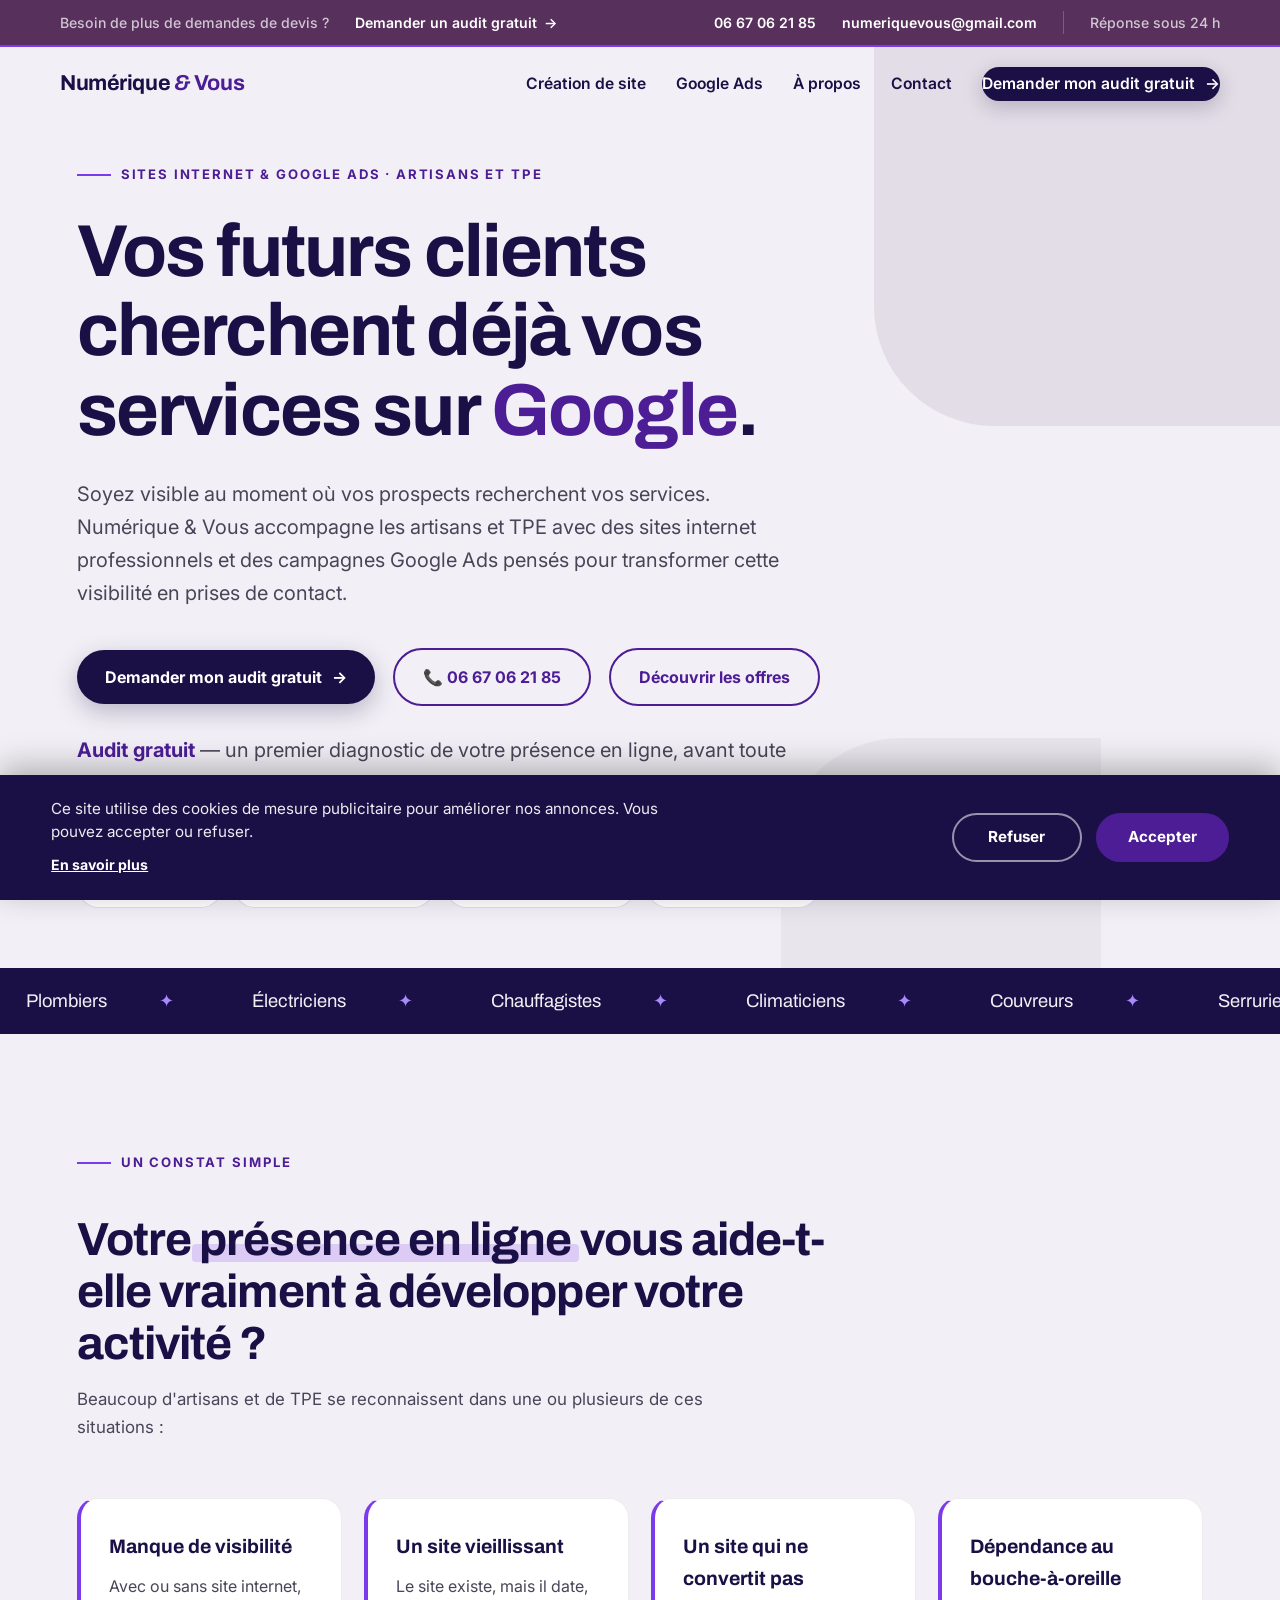
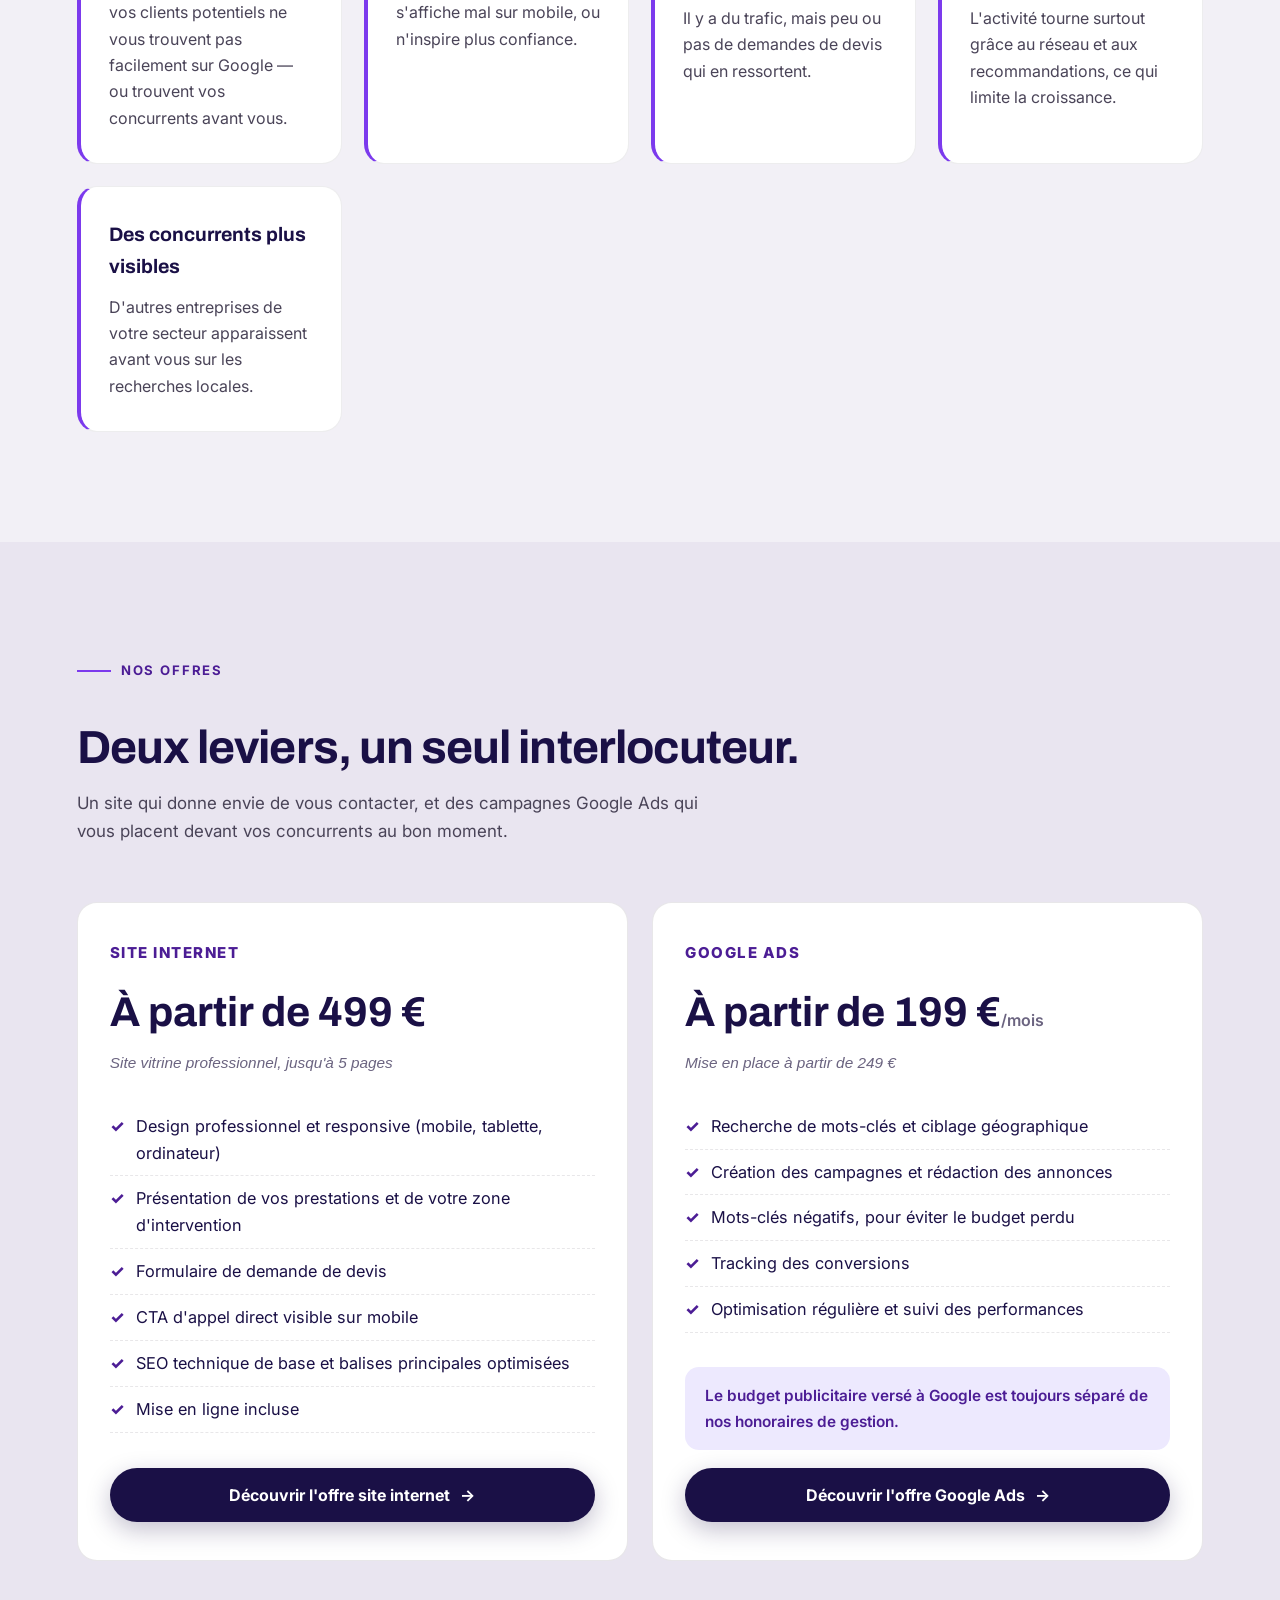
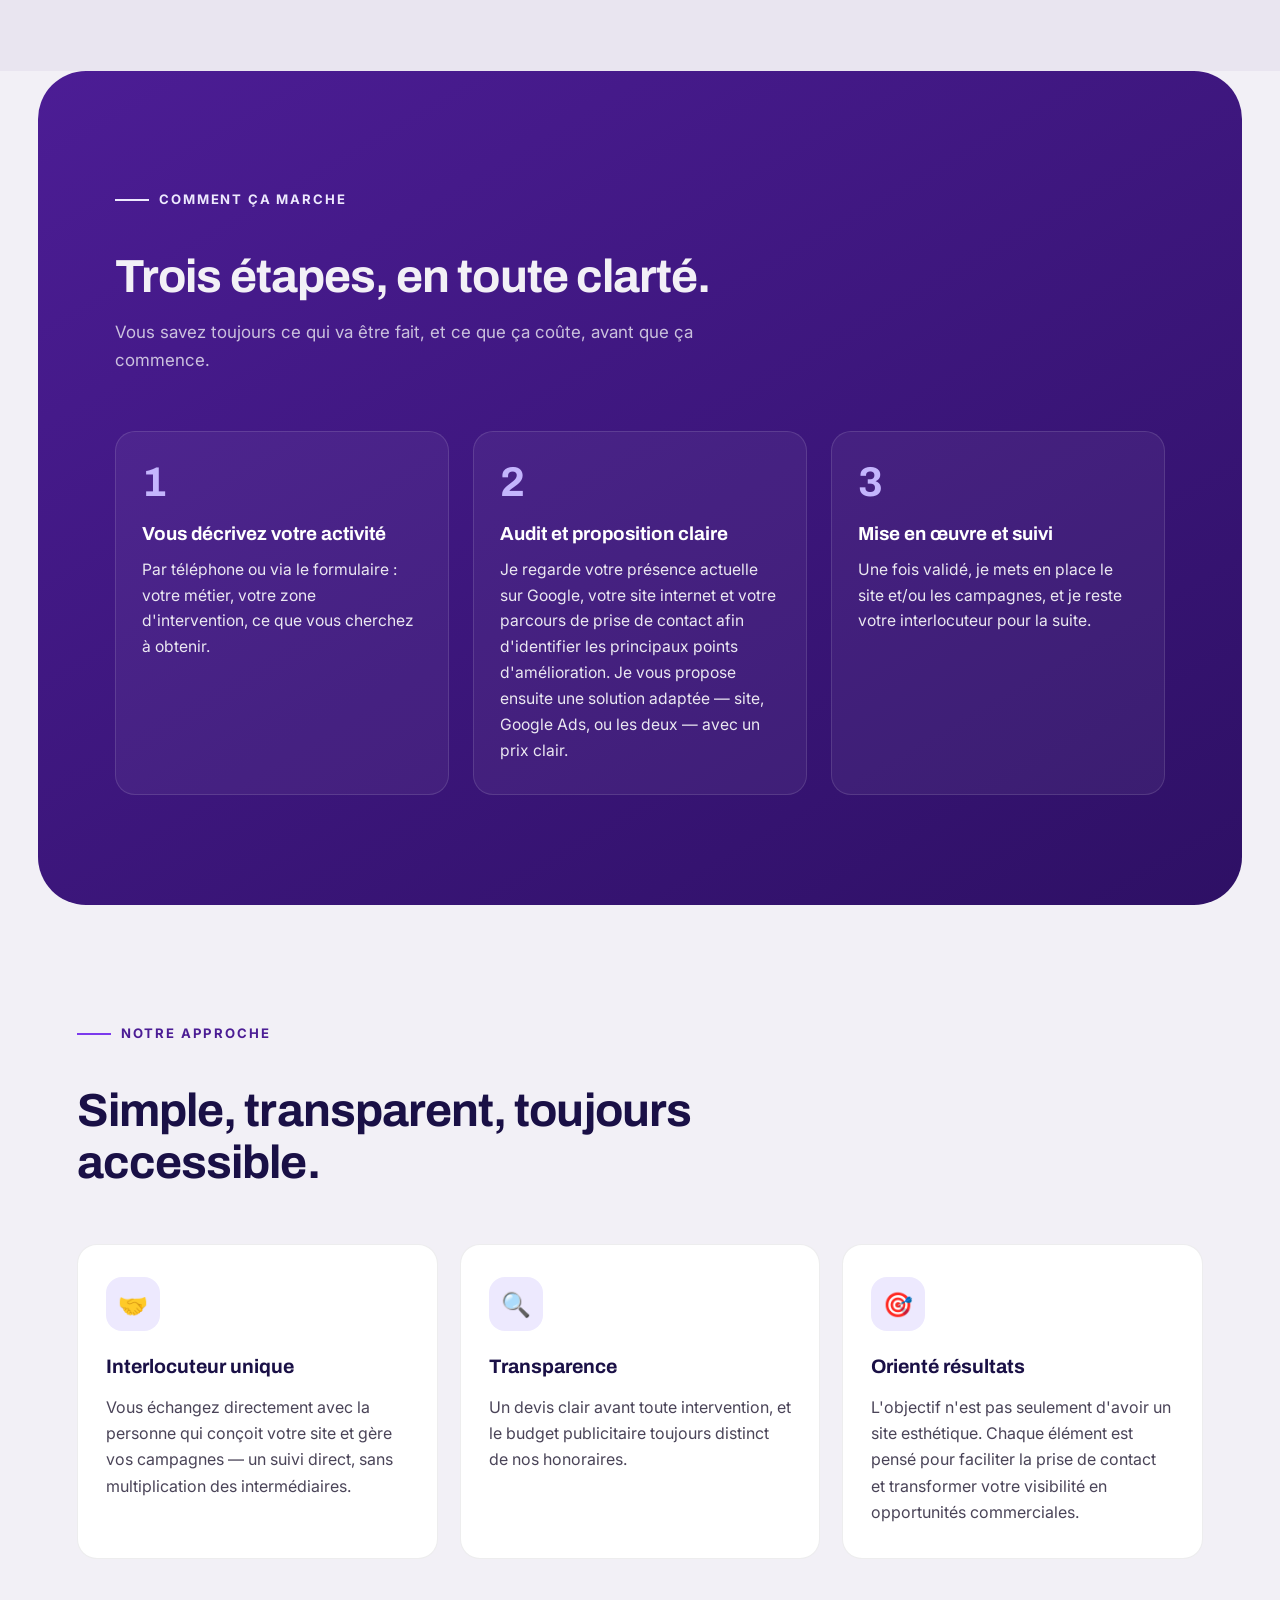
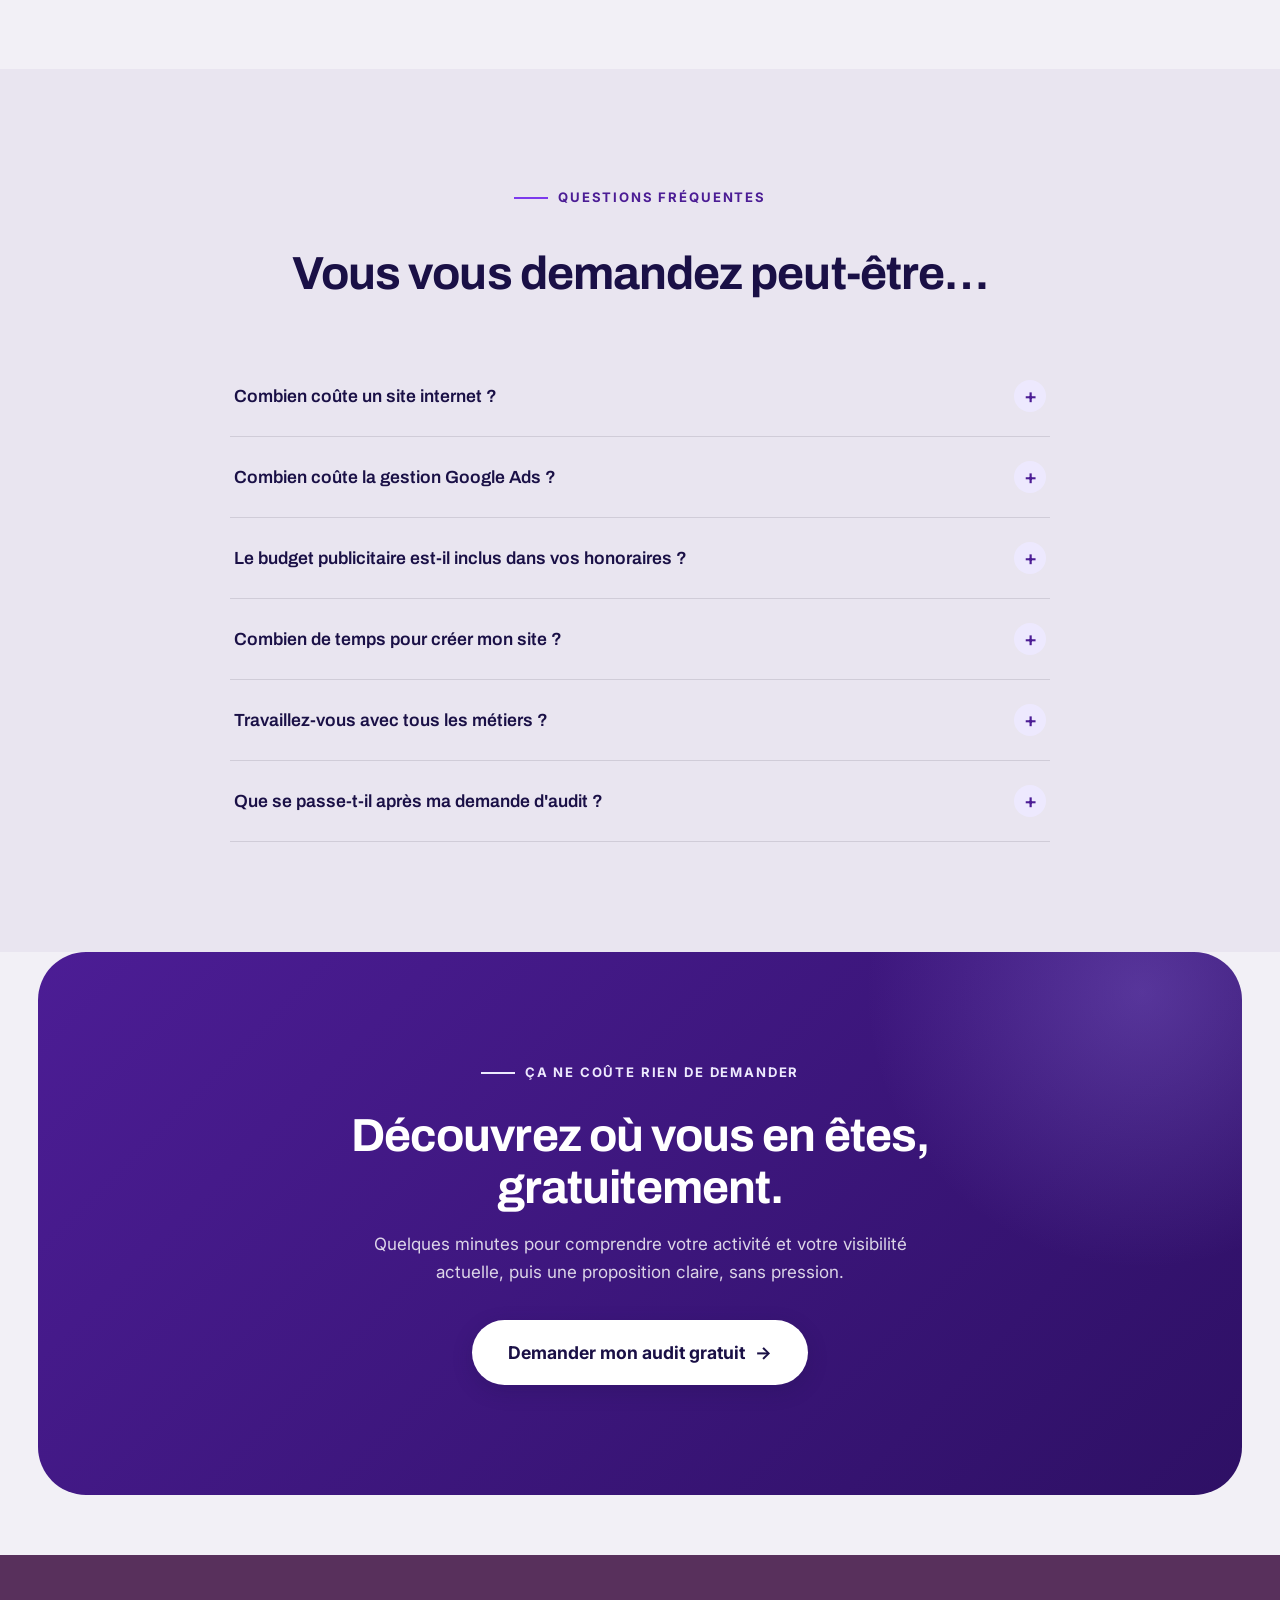
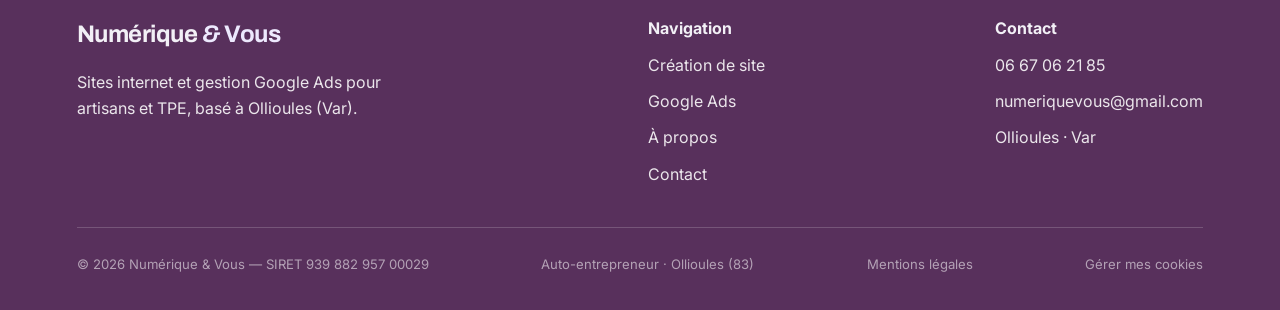
==== commit b7725e33: "Refonte B2B Numérique & Vous" ====
--- a/index.html
+++ b/index.html
@@ -4,14 +4,14 @@
 <meta charset="UTF-8">
 <meta name="viewport" content="width=device-width, initial-scale=1.0">
 <title>Sites internet &amp; Google Ads pour artisans et TPE | Numérique &amp; Vous</title>
-<meta name="description" content="Numérique &amp; Vous aide les artisans et TPE (plombiers, électriciens, chauffagistes, couvreurs...) à développer leur visibilité sur Google et à générer des demandes de devis. Site internet dès 499 €, Google Ads dès 199 €/mois.">
+<meta name="description" content="Numérique &amp; Vous aide les artisans et TPE (plombiers, électriciens, chauffagistes, couvreurs...) à développer leur visibilité sur Google et à générer des demandes de devis. Site internet à partir de 499 €, Google Ads à partir de 199 €/mois.">
 <meta name="author" content="Loïc Auvray">
 <meta name="robots" content="index, follow">
 <link rel="canonical" href="https://www.numeriquevous.fr/">
 <link rel="icon" type="image/svg+xml" href="/favicon.svg">
 <link rel="alternate icon" href="/favicon.svg">
 <meta property="og:title" content="Sites internet &amp; Google Ads pour artisans et TPE | Numérique &amp; Vous">
-<meta property="og:description" content="Numérique &amp; Vous aide les artisans et TPE à développer leur visibilité sur Google et à transformer leurs visiteurs en demandes de devis. Site internet dès 499 €, Google Ads dès 199 €/mois.">
+<meta property="og:description" content="Numérique &amp; Vous aide les artisans et TPE à développer leur visibilité sur Google et à transformer leurs visiteurs en demandes de devis. Site internet à partir de 499 €, Google Ads à partir de 199 €/mois.">
 <meta property="og:url" content="https://www.numeriquevous.fr/">
 <meta property="og:type" content="website">
 <meta property="og:locale" content="fr_FR">
@@ -115,13 +115,13 @@
   <div class="hero-deco d-b"></div>
   <span class="eyebrow">Sites internet &amp; Google Ads · Artisans et TPE</span>
   <h1>Vos futurs clients cherchent déjà vos services sur <span class="hl">Google</span>.</h1>
-  <p>La question est simple&nbsp;: trouvent-ils votre entreprise, ou celle de vos concurrents&nbsp;? Numérique &amp; Vous aide les artisans et TPE à développer leur visibilité et leur acquisition, grâce à un site internet professionnel et des campagnes Google Ads bien gérées.</p>
+  <p>Soyez visible au moment où vos prospects recherchent vos services. Numérique &amp; Vous accompagne les artisans et TPE avec des sites internet professionnels et des campagnes Google Ads pensés pour transformer cette visibilité en prises de contact.</p>
   <div class="hero-ctas">
     <a href="/contact" class="btn gold">Demander mon audit gratuit <span class="arr">→</span></a>
     <a href="tel:+33667062185" class="btn ghost" onclick="gtag('event','conversion_appel',{event_category:'contact'})">📞 06 67 06 21 85</a>
     <a href="#offres" class="btn ghost">Découvrir les offres</a>
   </div>
-  <p class="hero-note"><strong>Audit gratuit</strong> — on regarde ensemble votre visibilité actuelle avant de parler de travaux.</p>
+  <p class="hero-note"><strong>Audit gratuit</strong> — un premier diagnostic de votre présence en ligne, avant toute proposition.</p>
   <div class="trust-badges">
     <span class="trust-badge">Audit gratuit</span>
     <span class="trust-badge">Interlocuteur unique</span>
@@ -141,13 +141,13 @@
 <section id="constats">
   <div class="section-head reveal">
     <span class="eyebrow">Un constat simple</span>
-    <h2>Si votre site ne <span class="hl">génère</span> pas de demandes, il ne travaille pas pour vous.</h2>
+    <h2>Votre <span class="hl">présence en ligne</span> vous aide-t-elle vraiment à développer votre activité&nbsp;?</h2>
     <p class="lead">Beaucoup d'artisans et de TPE se reconnaissent dans une ou plusieurs de ces situations&nbsp;:</p>
   </div>
   <div class="cards-grid">
     <div class="card pain-card reveal d1">
       <h3>Manque de visibilité</h3>
-      <p>Vos clients potentiels ne vous trouvent pas sur Google, ou trouvent vos concurrents avant vous.</p>
+      <p>Avec ou sans site internet, vos clients potentiels ne vous trouvent pas facilement sur Google — ou trouvent vos concurrents avant vous.</p>
     </div>
     <div class="card pain-card reveal d2">
       <h3>Un site vieillissant</h3>
@@ -192,7 +192,7 @@
     </div>
     <div class="price-card reveal d2">
       <span class="plan">Google Ads</span>
-      <div class="amount">Dès 199&nbsp;€<small>/mois</small></div>
+      <div class="amount">À partir de 199&nbsp;€<small>/mois</small></div>
       <p class="tagline">Mise en place à partir de 249&nbsp;€</p>
       <ul>
         <li>Recherche de mots-clés et ciblage géographique</li>
@@ -211,7 +211,7 @@
 <section class="steps" id="methode">
   <div class="section-head reveal">
     <span class="eyebrow">Comment ça marche</span>
-    <h2>Trois étapes, sans jargon.</h2>
+    <h2>Trois étapes, en toute clarté.</h2>
     <p class="lead">Vous savez toujours ce qui va être fait, et ce que ça coûte, avant que ça commence.</p>
   </div>
   <div class="steps-grid">
@@ -223,7 +223,7 @@
     <div class="step reveal d2">
       <span class="num">2</span>
       <h3>Audit et proposition claire</h3>
-      <p>Je regarde votre visibilité actuelle et vous propose une solution adaptée — site, Google Ads, ou les deux — avec un prix clair.</p>
+      <p>Je regarde votre présence actuelle sur Google, votre site internet et votre parcours de prise de contact afin d'identifier les principaux points d'amélioration. Je vous propose ensuite une solution adaptée — site, Google Ads, ou les deux — avec un prix clair.</p>
     </div>
     <div class="step reveal d3">
       <span class="num">3</span>
@@ -237,13 +237,13 @@
 <section id="approche">
   <div class="section-head reveal">
     <span class="eyebrow">Notre approche</span>
-    <h2>Simple, transparent, sans jargon.</h2>
+    <h2>Simple, transparent, toujours accessible.</h2>
   </div>
   <div class="cards-grid">
     <div class="card reveal d1">
       <div class="ico">🤝</div>
       <h3>Interlocuteur unique</h3>
-      <p>Vous échangez directement avec la même personne, du premier contact au suivi de vos campagnes.</p>
+      <p>Vous échangez directement avec la personne qui conçoit votre site et gère vos campagnes — un suivi direct, sans multiplication des intermédiaires.</p>
     </div>
     <div class="card reveal d2">
       <div class="ico">🔍</div>
@@ -253,7 +253,7 @@
     <div class="card reveal d3">
       <div class="ico">🎯</div>
       <h3>Orienté résultats</h3>
-      <p>L'objectif n'est pas un site joli, c'est un site et des campagnes qui génèrent des demandes de devis.</p>
+      <p>L'objectif n'est pas seulement d'avoir un site esthétique. Chaque élément est pensé pour faciliter la prise de contact et transformer votre visibilité en opportunités commerciales.</p>
     </div>
   </div>
 </section>
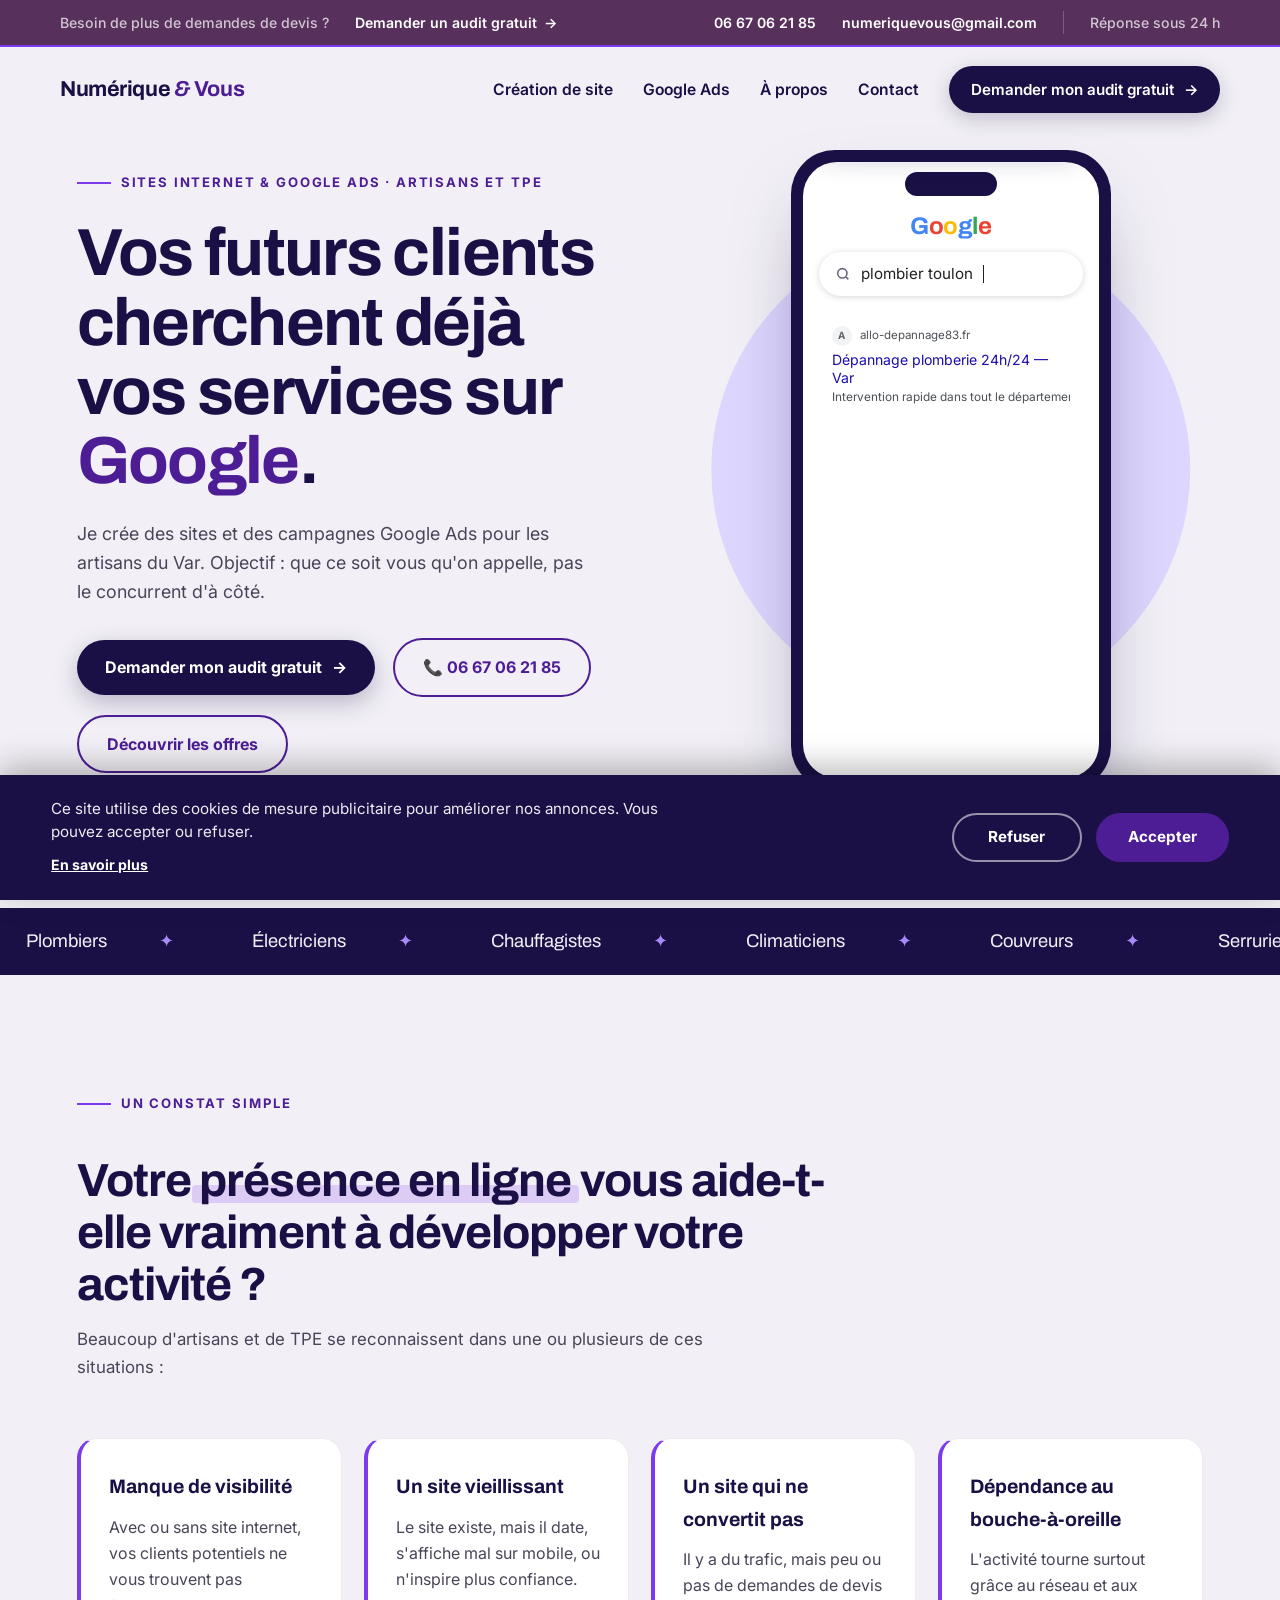
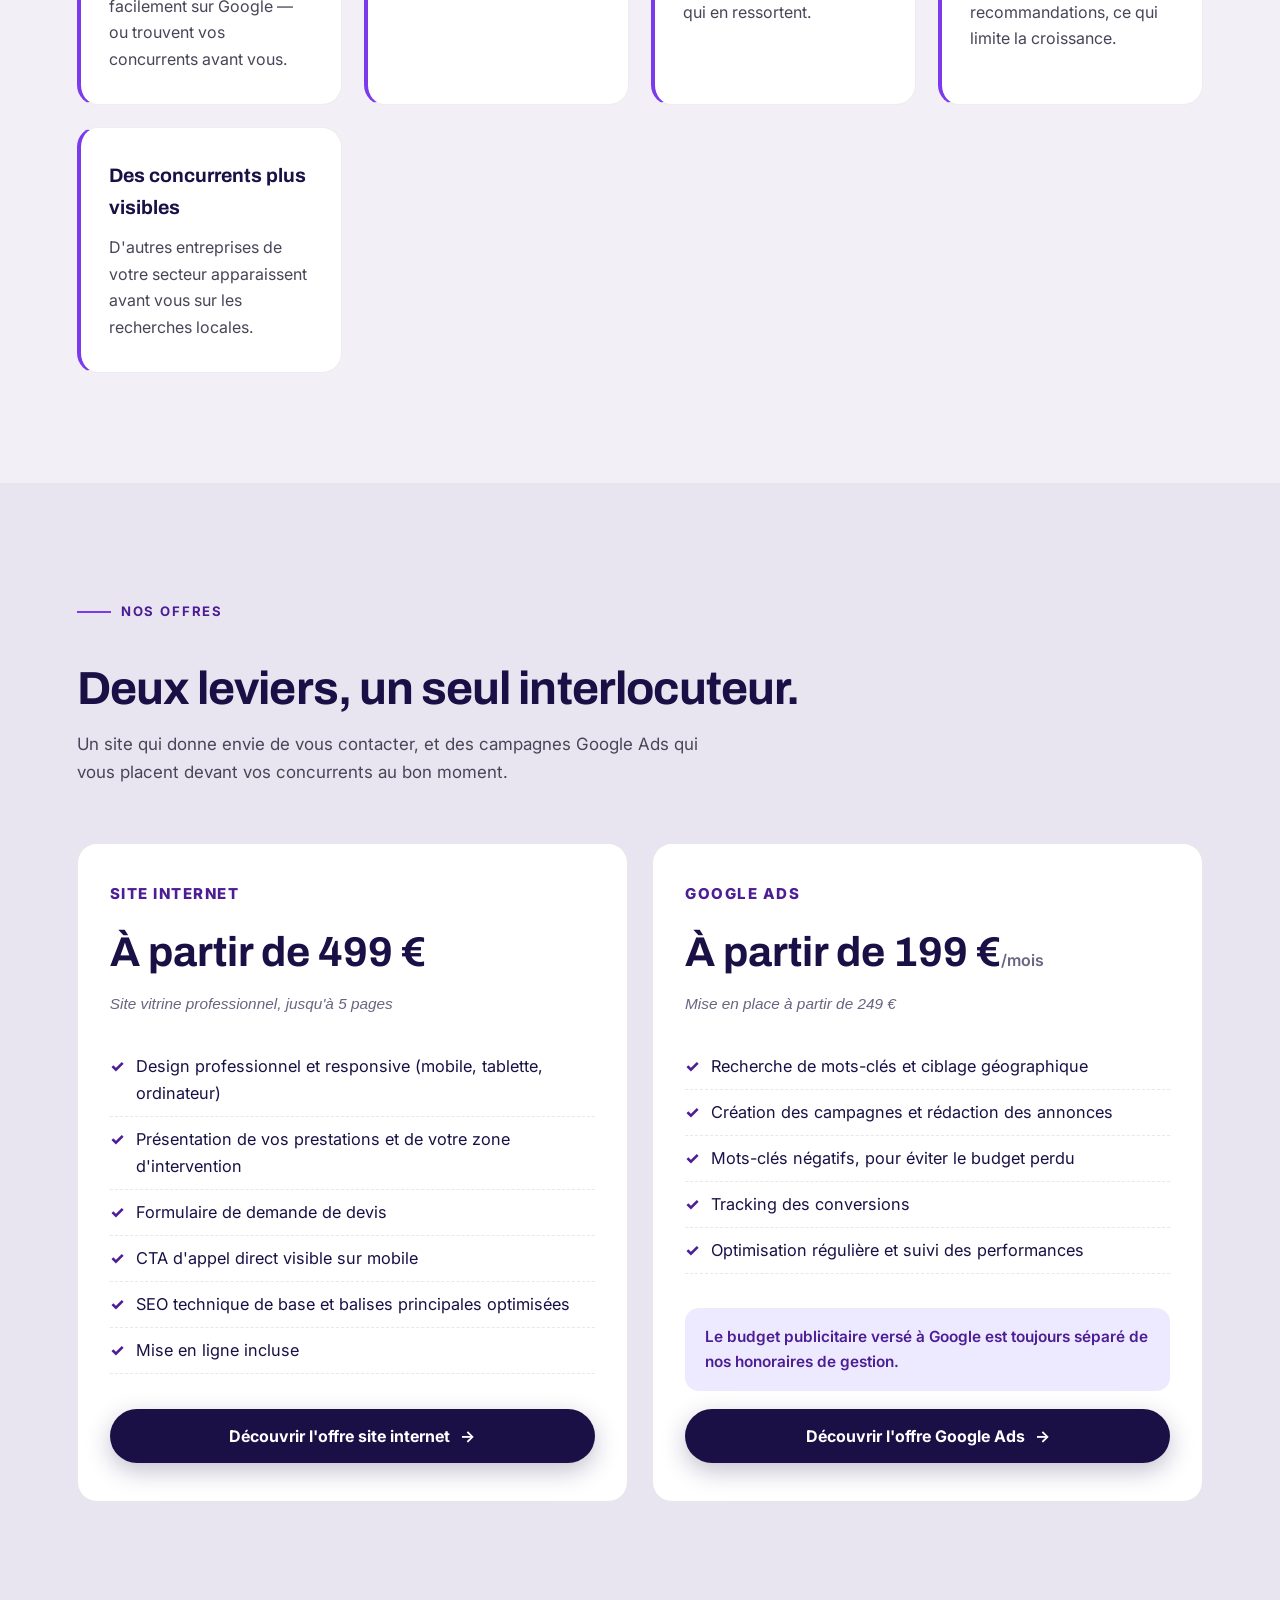
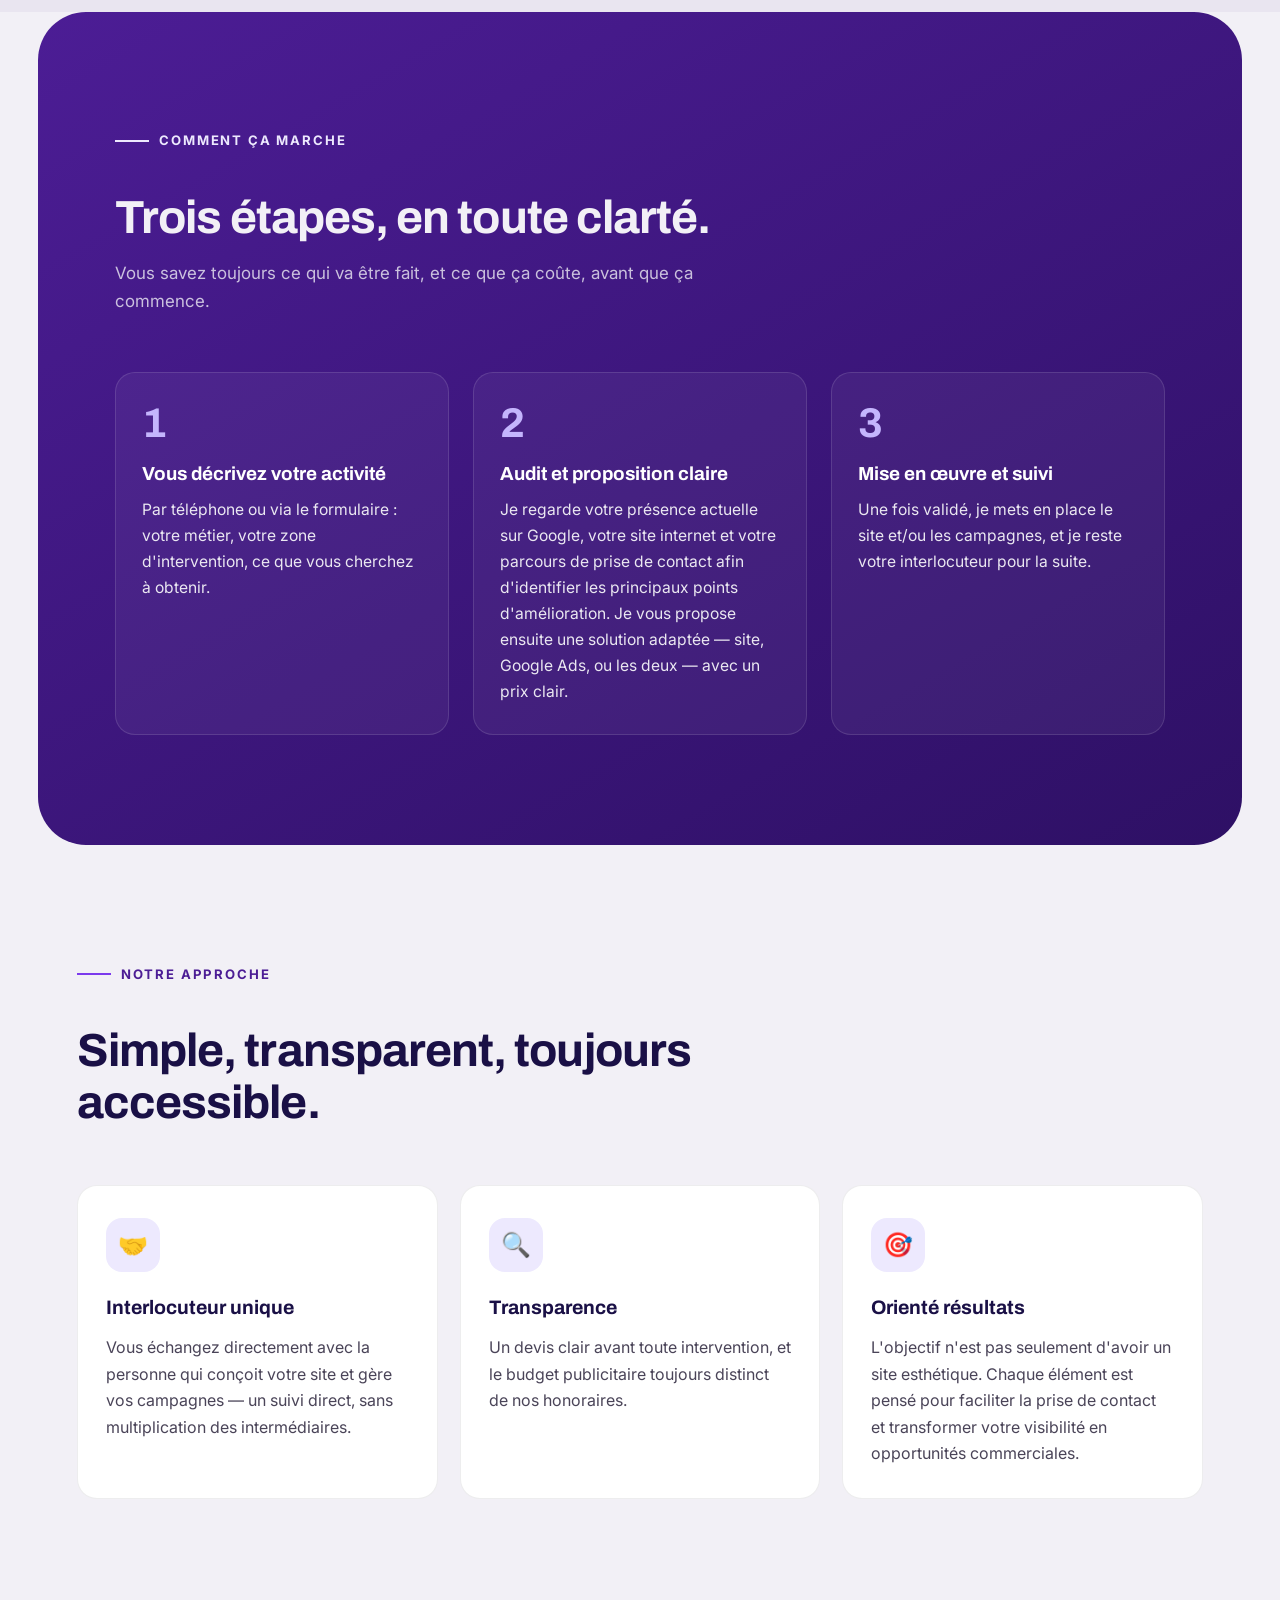
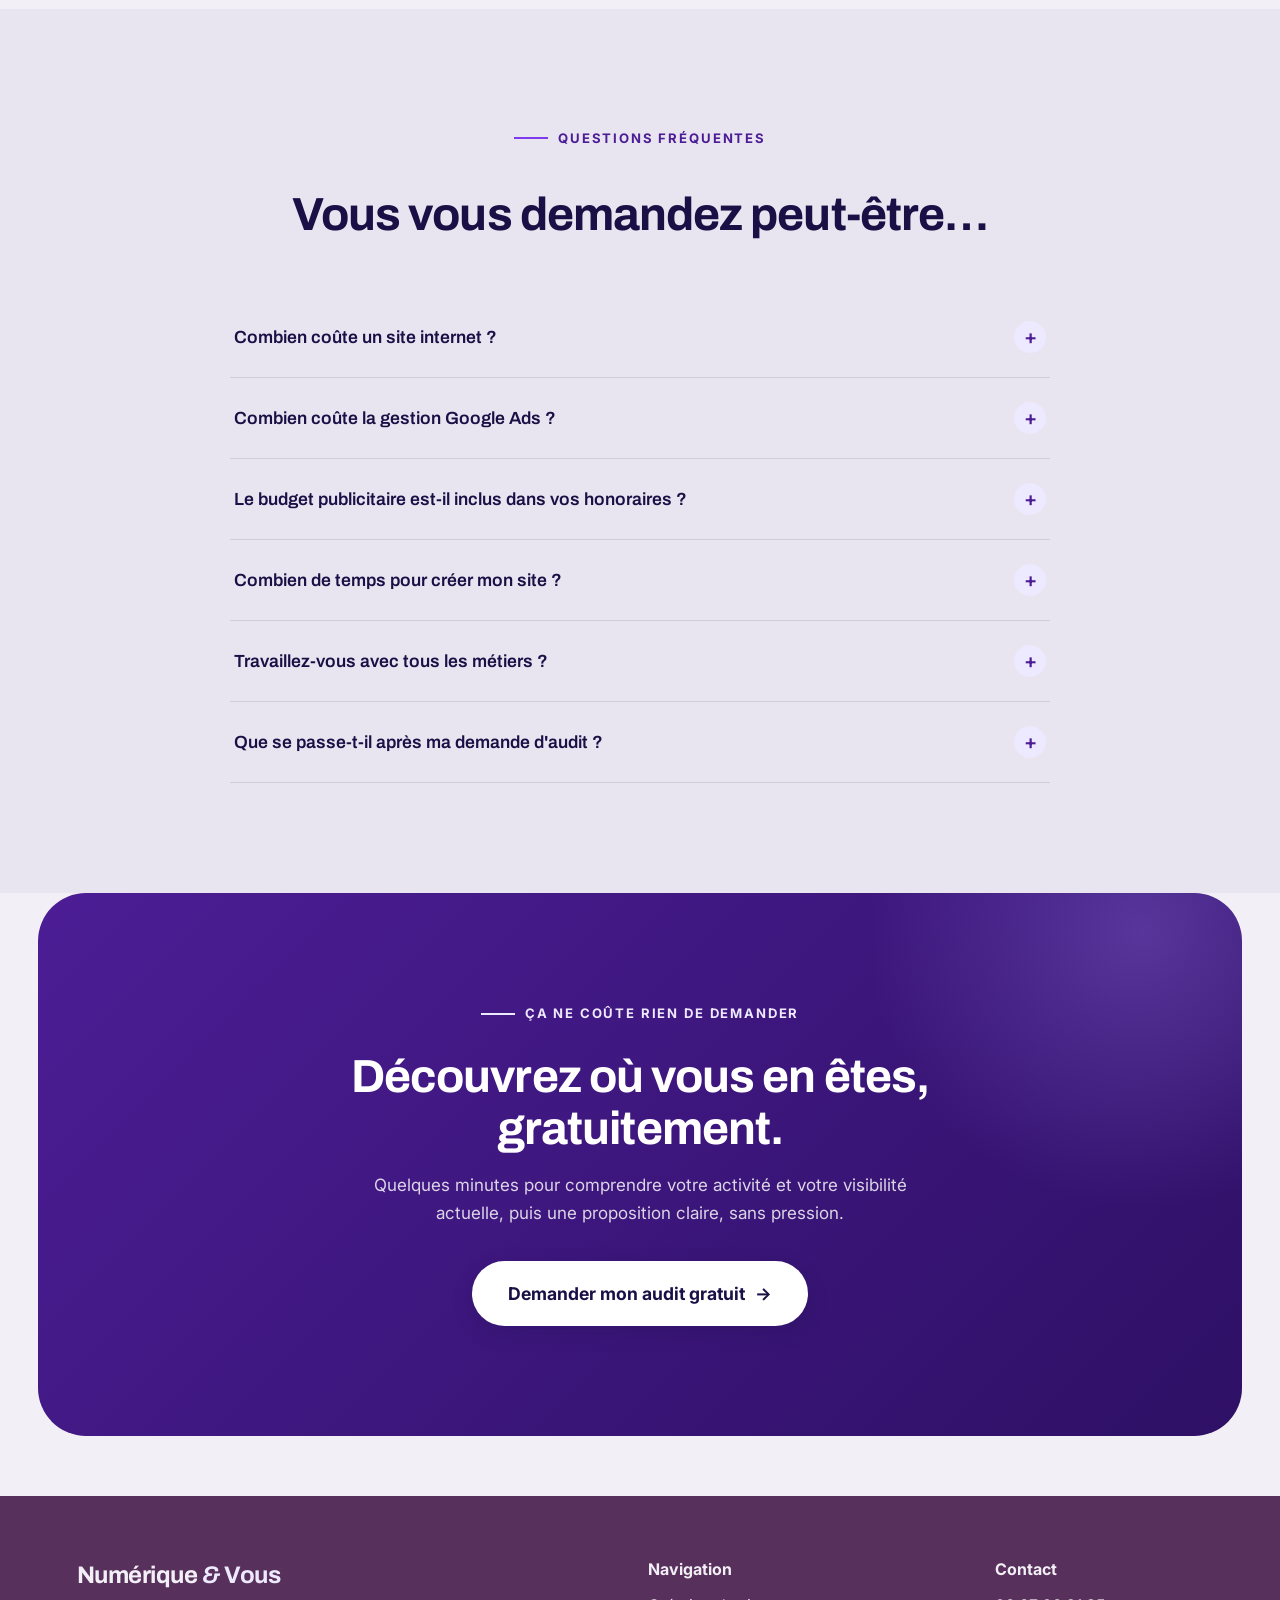
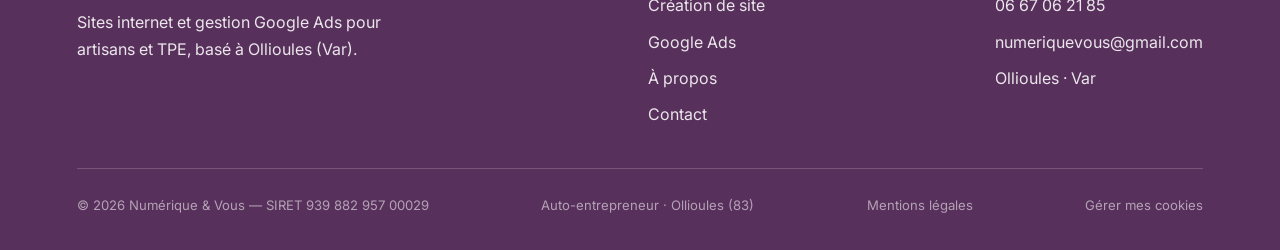
==== commit 5c27b8b8: "Hero animé « Google en direct », nouveau favicon NV et correctif du header - Hero de l'accueil rempl" ====
--- a/index.html
+++ b/index.html
@@ -8,8 +8,10 @@
 <meta name="author" content="Loïc Auvray">
 <meta name="robots" content="index, follow">
 <link rel="canonical" href="https://www.numeriquevous.fr/">
-<link rel="icon" type="image/svg+xml" href="/favicon.svg">
-<link rel="alternate icon" href="/favicon.svg">
+<link rel="icon" href="/favicon.ico?v=2" sizes="any">
+<link rel="icon" type="image/svg+xml" href="/favicon.svg?v=2">
+<link rel="icon" type="image/png" sizes="32x32" href="/favicon-32.png?v=2">
+<link rel="apple-touch-icon" href="/apple-touch-icon.png?v=2">
 <meta property="og:title" content="Sites internet &amp; Google Ads pour artisans et TPE | Numérique &amp; Vous">
 <meta property="og:description" content="Numérique &amp; Vous aide les artisans et TPE à développer leur visibilité sur Google et à transformer leurs visiteurs en demandes de devis. Site internet à partir de 499 €, Google Ads à partir de 199 €/mois.">
 <meta property="og:url" content="https://www.numeriquevous.fr/">
@@ -110,23 +112,67 @@
 </div>
 
 <!-- ================= HERO ================= -->
-<section class="hero" id="top">
-  <div class="hero-deco d-a"></div>
-  <div class="hero-deco d-b"></div>
-  <span class="eyebrow">Sites internet &amp; Google Ads · Artisans et TPE</span>
-  <h1>Vos futurs clients cherchent déjà vos services sur <span class="hl">Google</span>.</h1>
-  <p>Soyez visible au moment où vos prospects recherchent vos services. Numérique &amp; Vous accompagne les artisans et TPE avec des sites internet professionnels et des campagnes Google Ads pensés pour transformer cette visibilité en prises de contact.</p>
-  <div class="hero-ctas">
-    <a href="/contact" class="btn gold">Demander mon audit gratuit <span class="arr">→</span></a>
-    <a href="tel:+33667062185" class="btn ghost" onclick="gtag('event','conversion_appel',{event_category:'contact'})">📞 06 67 06 21 85</a>
-    <a href="#offres" class="btn ghost">Découvrir les offres</a>
-  </div>
-  <p class="hero-note"><strong>Audit gratuit</strong> — un premier diagnostic de votre présence en ligne, avant toute proposition.</p>
-  <div class="trust-badges">
-    <span class="trust-badge">Audit gratuit</span>
-    <span class="trust-badge">Interlocuteur unique</span>
-    <span class="trust-badge">Sites &amp; Google Ads</span>
-    <span class="trust-badge">Basé dans le Var</span>
+<section class="nv-hero" id="top" aria-labelledby="nv-title">
+  <div class="nv-copy">
+    <span class="eyebrow">Sites internet &amp; Google Ads · Artisans et TPE</span>
+    <h1 id="nv-title">Vos futurs clients cherchent déjà vos services sur <span class="nv-hl">Google</span>.</h1>
+    <p class="nv-lead">Je crée des sites et des campagnes Google Ads pour les artisans du Var. Objectif&nbsp;: que ce soit vous qu'on appelle, pas le concurrent d'à côté.</p>
+    <div class="hero-ctas nv-ctas">
+      <a href="/contact" class="btn gold">Demander mon audit gratuit <span class="arr">→</span></a>
+      <a href="tel:+33667062185" class="btn ghost" onclick="gtag('event','conversion_appel',{event_category:'contact'})">📞 06 67 06 21 85</a>
+      <a href="#offres" class="btn ghost">Découvrir les offres</a>
+    </div>
+    <p class="nv-reassure"><strong>Audit gratuit</strong> et sans engagement. Réponse sous 24&nbsp;h.</p>
+  </div>
+
+  <div class="nv-stage" aria-hidden="true">
+    <div class="nv-phone" id="nvPhone">
+      <div class="nv-screen" id="nvScreen">
+        <div class="nv-notch"></div>
+
+        <div class="nv-notif" id="nvNotif">
+          <div class="nv-notif-icon">
+            <svg width="18" height="18" viewBox="0 0 24 24" fill="none" stroke="#1a1046" stroke-width="2.2" stroke-linecap="round" stroke-linejoin="round"><path d="M4 4h16v12H5.2L4 17.2V4z"/><path d="M8 9h8M8 12h5"/></svg>
+          </div>
+          <div>
+            <strong>Nouvelle demande de devis</strong>
+            <span>Fuite sous évier · Ollioules · il y a 1 min</span>
+          </div>
+        </div>
+
+        <div class="nv-g">
+          <div class="nv-glogo"><span>G</span><span>o</span><span>o</span><span>g</span><span>l</span><span>e</span></div>
+          <div class="nv-search">
+            <svg width="16" height="16" viewBox="0 0 24 24" fill="none" stroke="#6b6480" stroke-width="2.4"><circle cx="11" cy="11" r="7"/><path d="m20 20-3.5-3.5"/></svg>
+            <span class="nv-query" id="nvQuery"></span><span class="nv-caret"></span>
+          </div>
+
+          <div class="nv-results" id="nvResults">
+            <div class="nv-card" data-start="0" style="--pos:0">
+              <div class="nv-site"><span class="nv-fav">A</span>allo-depannage83.fr</div>
+              <div class="nv-title">Dépannage plomberie 24h/24 — Var</div>
+              <div class="nv-meta">Intervention rapide dans tout le département</div>
+            </div>
+            <div class="nv-card" data-start="1" style="--pos:1">
+              <div class="nv-site"><span class="nv-fav">P</span>pagesartisans.fr</div>
+              <div class="nv-title">Les 10 meilleurs plombiers à Toulon</div>
+              <div class="nv-meta">Annuaire · comparez les avis</div>
+            </div>
+            <div class="nv-card" data-start="2" style="--pos:2">
+              <div class="nv-site"><span class="nv-fav">T</span>toulon-plomberie.com</div>
+              <div class="nv-title">Plombier Toulon Centre</div>
+              <div class="nv-meta">Site non sécurisé · dernière mise à jour 2019</div>
+            </div>
+            <div class="nv-card nv-card--client" id="nvClient" data-start="3" style="--pos:3">
+              <div class="nv-site"><span class="nv-fav">M</span>plomberie-martin.fr</div>
+              <div class="nv-title">Plomberie Martin — Plombier à Toulon et Ollioules</div>
+              <div class="nv-meta"><span class="nv-stars">★★★★★</span><span>4,9 · devis gratuit en 24 h</span></div>
+            </div>
+          </div>
+        </div>
+      </div>
+    </div>
+    <p class="nv-caption">Démonstration avec une entreprise fictive</p>
   </div>
 </section>
 
@@ -338,6 +384,7 @@
 </div>
 
 <script defer src="/site.js"></script>
+<script defer src="/hero.js"></script>
 <script defer src="/cookie-consent.js"></script>
 </body>
 </html>
--- a/styles.css
+++ b/styles.css
@@ -9,6 +9,8 @@
   --violet:#4c1d95;           /* liens, icônes, eyebrow, puces */
   --violet-clair:#ede9fe;     /* fonds d'icônes, badges */
   --violet-vif:#7c3aed;       /* filet d'accent, survols, soulignés — PAS les CTA */
+  --violet-disque:#ddd6fe;    /* disque derrière le téléphone du hero (--violet-clair trop proche du fond) */
+  --ambre:#f59e0b;            /* UNIQUEMENT notification « demande de devis » + étoiles du hero — JAMAIS les boutons */
   --gris-texte:#4a4458;
   --gris-doux:#6b6480;
   --bordure:rgba(26,16,70,.10);
@@ -67,7 +69,9 @@
 .logo .amp{color:var(--violet);font-style:italic}
 .header-right{display:flex;align-items:center;gap:20px}
 .nav-desktop{display:flex;gap:30px;align-items:center}
-.nav-desktop a{color:var(--encre);text-decoration:none;font-weight:600;font-size:.98rem;position:relative;padding:4px 0}
+.nav-desktop a{color:var(--encre);text-decoration:none;font-weight:600;font-size:.98rem;position:relative;padding:4px 0;white-space:nowrap;flex-shrink:0}
+.nav-desktop a.btn{padding:11px 22px;font-size:.95rem}
+.logo{white-space:nowrap}
 .nav-desktop a:not(.btn)::after{content:'';position:absolute;left:0;bottom:0;width:100%;height:2px;background:var(--violet);transform:scaleX(0);transform-origin:right;transition:transform .35s var(--ease)}
 .nav-desktop a:not(.btn):hover::after,
 .nav-desktop a:not(.btn)[aria-current="page"]::after{transform:scaleX(1);transform-origin:left}
@@ -131,40 +135,117 @@
 .menu-overlay .menu-foot{margin-top:36px;color:rgba(248,249,251,.55);font-size:.95rem;opacity:0;transition:opacity .5s .5s}
 .menu-overlay.open .menu-foot{opacity:1}
 
-/* ---------- Hero ---------- */
-.hero{
-  min-height:88svh;display:flex;flex-direction:column;justify-content:center;
-  padding:164px clamp(20px,6vw,80px) 60px;position:relative;overflow:hidden;
-}
-@media (max-width:1000px){.hero{padding-top:120px;min-height:auto}}
-.hero-deco{position:absolute;background:var(--aubergine);pointer-events:none;z-index:0;opacity:.10}
-.hero-deco.d-a{width:min(38vw,520px);height:min(38vw,520px);top:-60px;right:-80px;border-radius:0 0 0 120px}
-.hero-deco.d-b{width:min(26vw,320px);height:min(26vw,320px);bottom:-90px;right:14vw;border-radius:120px 0 0 0;opacity:.06}
-@media (max-width:900px){.hero-deco{display:none}}
-.hero h1,.hero p,.hero-ctas,.hero-note{position:relative;z-index:2}
+/* ---------- Hero animé « Google en direct » (accueil) ---------- */
+.nv-hero{
+  display:grid;grid-template-columns:1.05fr .95fr;align-items:center;
+  gap:clamp(2rem,5vw,5rem);max-width:1320px;margin:0 auto;min-height:88svh;
+  padding:150px clamp(20px,6vw,80px) 80px;position:relative;overflow:hidden;
+}
+.nv-copy{position:relative;z-index:2;min-width:0}
+.nv-copy h1{
+  font-family:'Archivo',sans-serif;font-weight:700;letter-spacing:-.025em;
+  font-size:clamp(2.4rem,5.2vw,4.4rem);line-height:1.04;max-width:14ch;
+}
+.nv-copy h1 .nv-hl{color:var(--violet)}
+.nv-lead{margin:1.5rem 0 2rem;font-size:clamp(1.05rem,1.4vw,1.2rem);line-height:1.6;color:var(--gris-texte);max-width:46ch}
+.nv-ctas .btn{white-space:nowrap}
+.nv-reassure{margin-top:1.1rem;font-size:.92rem;color:var(--gris-doux)}
+.nv-reassure strong{color:var(--violet)}
+
+/* scène téléphone */
+.nv-stage{position:relative;display:flex;justify-content:center;padding-bottom:2.4rem}
+.nv-stage::before{ /* disque derrière le téléphone : un cran plus soutenu que --violet-clair pour se détacher du fond */
+  content:"";position:absolute;width:min(520px,95%);aspect-ratio:1;border-radius:50%;
+  background:var(--violet-disque);top:calc(50% - 1.2rem);left:50%;transform:translate(-50%,-50%);z-index:0;
+}
+.nv-phone{
+  position:relative;z-index:1;width:320px;height:640px;border-radius:44px;background:var(--encre);padding:12px;
+  box-shadow:0 40px 80px -30px rgba(26,16,70,.55);
+}
+.nv-screen{position:relative;width:100%;height:100%;border-radius:34px;background:var(--blanc);overflow:hidden}
+.nv-notch{position:absolute;top:10px;left:50%;transform:translateX(-50%);width:92px;height:24px;border-radius:14px;background:var(--encre);z-index:5}
+
+/* fausse page Google (couleurs Google conservées) */
+.nv-g{padding:52px 16px 0;font-family:'Inter',sans-serif;color:#202124}
+.nv-glogo{font:700 1.5rem/1 'Archivo',sans-serif;text-align:center;letter-spacing:-.02em;margin-bottom:14px}
+.nv-glogo span:nth-child(1){color:#4285F4}.nv-glogo span:nth-child(2){color:#EA4335}.nv-glogo span:nth-child(3){color:#FBBC05}
+.nv-glogo span:nth-child(4){color:#4285F4}.nv-glogo span:nth-child(5){color:#34A853}.nv-glogo span:nth-child(6){color:#EA4335}
+.nv-search{display:flex;align-items:center;gap:10px;height:44px;border-radius:22px;padding:0 16px;
+  box-shadow:0 1px 6px rgba(32,33,36,.18);font-size:.95rem}
+.nv-search svg{flex:none}
+.nv-query{white-space:nowrap;overflow:hidden}
+.nv-caret{width:1.5px;height:18px;background:#202124;animation:nv-blink 1s steps(1) infinite}
+@keyframes nv-blink{50%{opacity:0}}
+
+.nv-results{position:relative;margin-top:18px;height:440px}
+.nv-card{
+  position:absolute;left:0;right:0;height:106px;padding:11px 12px;border-radius:14px;background:var(--blanc);
+  border:1px solid transparent;overflow:hidden;
+  transform:translateY(calc(var(--pos) * 110px));opacity:0;
+  transition:transform .9s cubic-bezier(.65,0,.25,1),opacity .4s ease,border-color .4s ease,box-shadow .4s ease;
+}
+.nv-card.show{opacity:1}
+.nv-site{display:flex;align-items:center;gap:8px;font-size:.72rem;line-height:1.2;color:#4d5156}
+.nv-fav{width:20px;height:20px;border-radius:50%;background:#f1f3f4;display:grid;place-items:center;font:700 .62rem/1 'Inter',sans-serif;color:#5f6368;flex:none}
+.nv-title{margin-top:5px;font-size:.88rem;color:#1a0dab;line-height:1.25;
+  display:-webkit-box;-webkit-box-orient:vertical;-webkit-line-clamp:2;overflow:hidden}
+.nv-meta{margin-top:4px;font-size:.74rem;line-height:1.35;color:#4d5156;display:flex;gap:6px;align-items:center;white-space:nowrap;overflow:hidden}
+.nv-meta>span:last-child{overflow:hidden;text-overflow:ellipsis}
+.nv-stars{color:var(--ambre);letter-spacing:1px;opacity:0;transition:opacity .5s ease}
+.nv-card.rated .nv-stars{opacity:1}
+.nv-card--client .nv-fav{background:var(--violet);color:#fff}
+.nv-card--client.lift{border-color:var(--violet);box-shadow:0 14px 30px -14px rgba(76,29,149,.45)}
+
+/* notification « nouvelle demande de devis » (seul usage de l'ambre, avec les étoiles) */
+.nv-notif{
+  position:absolute;z-index:6;left:10px;right:10px;top:12px;padding:12px 14px;border-radius:18px;
+  background:rgba(255,255,255,.96);backdrop-filter:blur(8px);box-shadow:0 12px 30px -10px rgba(26,16,70,.35);
+  display:grid;grid-template-columns:36px 1fr;gap:10px;align-items:center;font-family:'Inter',sans-serif;
+  transform:translateY(-130%);transition:transform .6s cubic-bezier(.2,.9,.3,1.2);
+}
+.nv-notif.in{transform:translateY(0)}
+.nv-notif-icon{width:36px;height:36px;border-radius:10px;background:var(--ambre);display:grid;place-items:center}
+.nv-notif strong{display:block;font-size:.82rem;line-height:1.3;color:var(--encre)}
+.nv-notif span{display:block;font-size:.78rem;line-height:1.35;color:var(--gris-doux);margin-top:2px}
+.nv-phone.buzz{animation:nv-buzz .45s linear}
+@keyframes nv-buzz{0%,100%{transform:translateX(0)}20%{transform:translateX(-4px) rotate(-.6deg)}40%{transform:translateX(4px) rotate(.6deg)}60%{transform:translateX(-3px)}80%{transform:translateX(3px)}}
+
+.nv-caption{position:absolute;z-index:2;bottom:0;font-size:.8rem;color:var(--gris-doux)}
+.nv-screen.fade .nv-g,.nv-screen.fade .nv-notif{opacity:0;transition:opacity .5s ease}
+
+@media (max-width:1000px){.nv-hero{padding-top:120px}}
+@media (max-width:900px){
+  .nv-hero{grid-template-columns:1fr;min-height:auto;padding-bottom:3.5rem}
+  .nv-copy h1{max-width:none}
+}
+@media (max-width:600px){
+  .nv-hero{padding-top:100px;gap:2.5rem}
+  .nv-copy .eyebrow{display:none}
+  .nv-copy h1{font-size:clamp(2rem,8.6vw,2.4rem)}
+  .nv-lead{margin:1rem 0 1.4rem}
+  .nv-ctas{gap:10px}
+  .nv-ctas .btn{flex:1 1 auto;justify-content:center;padding:13px 18px}
+  .nv-ctas .btn.gold{flex-basis:100%}
+}
+@media (max-width:420px){
+  .nv-phone{width:280px;height:560px;border-radius:40px}
+  .nv-results{height:384px}
+  .nv-card{height:92px;padding:9px 10px;transform:translateY(calc(var(--pos) * 96px))}
+  .nv-site{font-size:.68rem}
+  .nv-fav{width:18px;height:18px}
+  .nv-title{font-size:.82rem}
+  .nv-meta{font-size:.7rem}
+}
+@media (prefers-reduced-motion:reduce){
+  .nv-hero *,.nv-hero *::before,.nv-hero *::after{animation:none !important;transition:none !important}
+}
+
 .eyebrow{
   display:inline-flex;align-items:center;gap:10px;font-weight:700;font-size:.82rem;
   letter-spacing:.14em;text-transform:uppercase;color:var(--violet);margin-bottom:26px;
 }
 .eyebrow::before{content:'';width:34px;height:2px;background:var(--violet-vif)}
-.hero h1{
-  font-family:'Archivo',sans-serif;font-weight:700;letter-spacing:-.025em;
-  font-size:clamp(2.4rem,6.4vw,4.6rem);line-height:1.08;max-width:17ch;
-}
-.hero h1 .hl{position:relative;white-space:nowrap;color:var(--violet)}
-.hero p{max-width:56ch;font-size:clamp(1.05rem,1.6vw,1.25rem);margin:28px 0 38px;color:var(--gris-texte)}
 .hero-ctas{display:flex;gap:18px;flex-wrap:wrap;align-items:center}
-.hero-note{font-size:.9rem;color:var(--gris-doux);margin-top:18px}
-.hero-note strong{color:var(--violet)}
-.trust-badges{display:flex;flex-wrap:wrap;gap:10px;margin-top:26px;position:relative;z-index:2}
-.trust-badge{
-  display:inline-flex;align-items:center;gap:8px;
-  background:#fff;color:var(--violet);border:1px solid rgba(76,29,149,.16);
-  padding:9px 18px;border-radius:100px;
-  font-size:.88rem;font-weight:600;letter-spacing:.01em;
-}
-.trust-badge::before{content:'✓';font-weight:800;font-size:.8rem}
-@media (max-width:600px){.trust-badge{font-size:.8rem;padding:8px 14px}}
 
 /* page hero courte (pages secondaires) */
 .page-hero{padding:164px clamp(20px,6vw,80px) 70px;position:relative}
@@ -355,10 +436,13 @@
 
 /* ---------- Accessibilité / responsive ---------- */
 a:focus-visible,button:focus-visible,input:focus-visible,textarea:focus-visible,select:focus-visible{outline:3px solid var(--violet-vif);outline-offset:3px}
-@media (max-width:900px){
+/* menu complet ≈ 1055px de large : on bascule sur le burger avant qu'il ne manque de place */
+@media (max-width:1180px){
   .nav-desktop{display:none}
   .header-mobile-actions{display:flex}
   .burger{display:flex}
+}
+@media (max-width:900px){
   .contact-wrap{grid-template-columns:1fr}
   .faq-q .plus{width:40px;height:40px}
 }
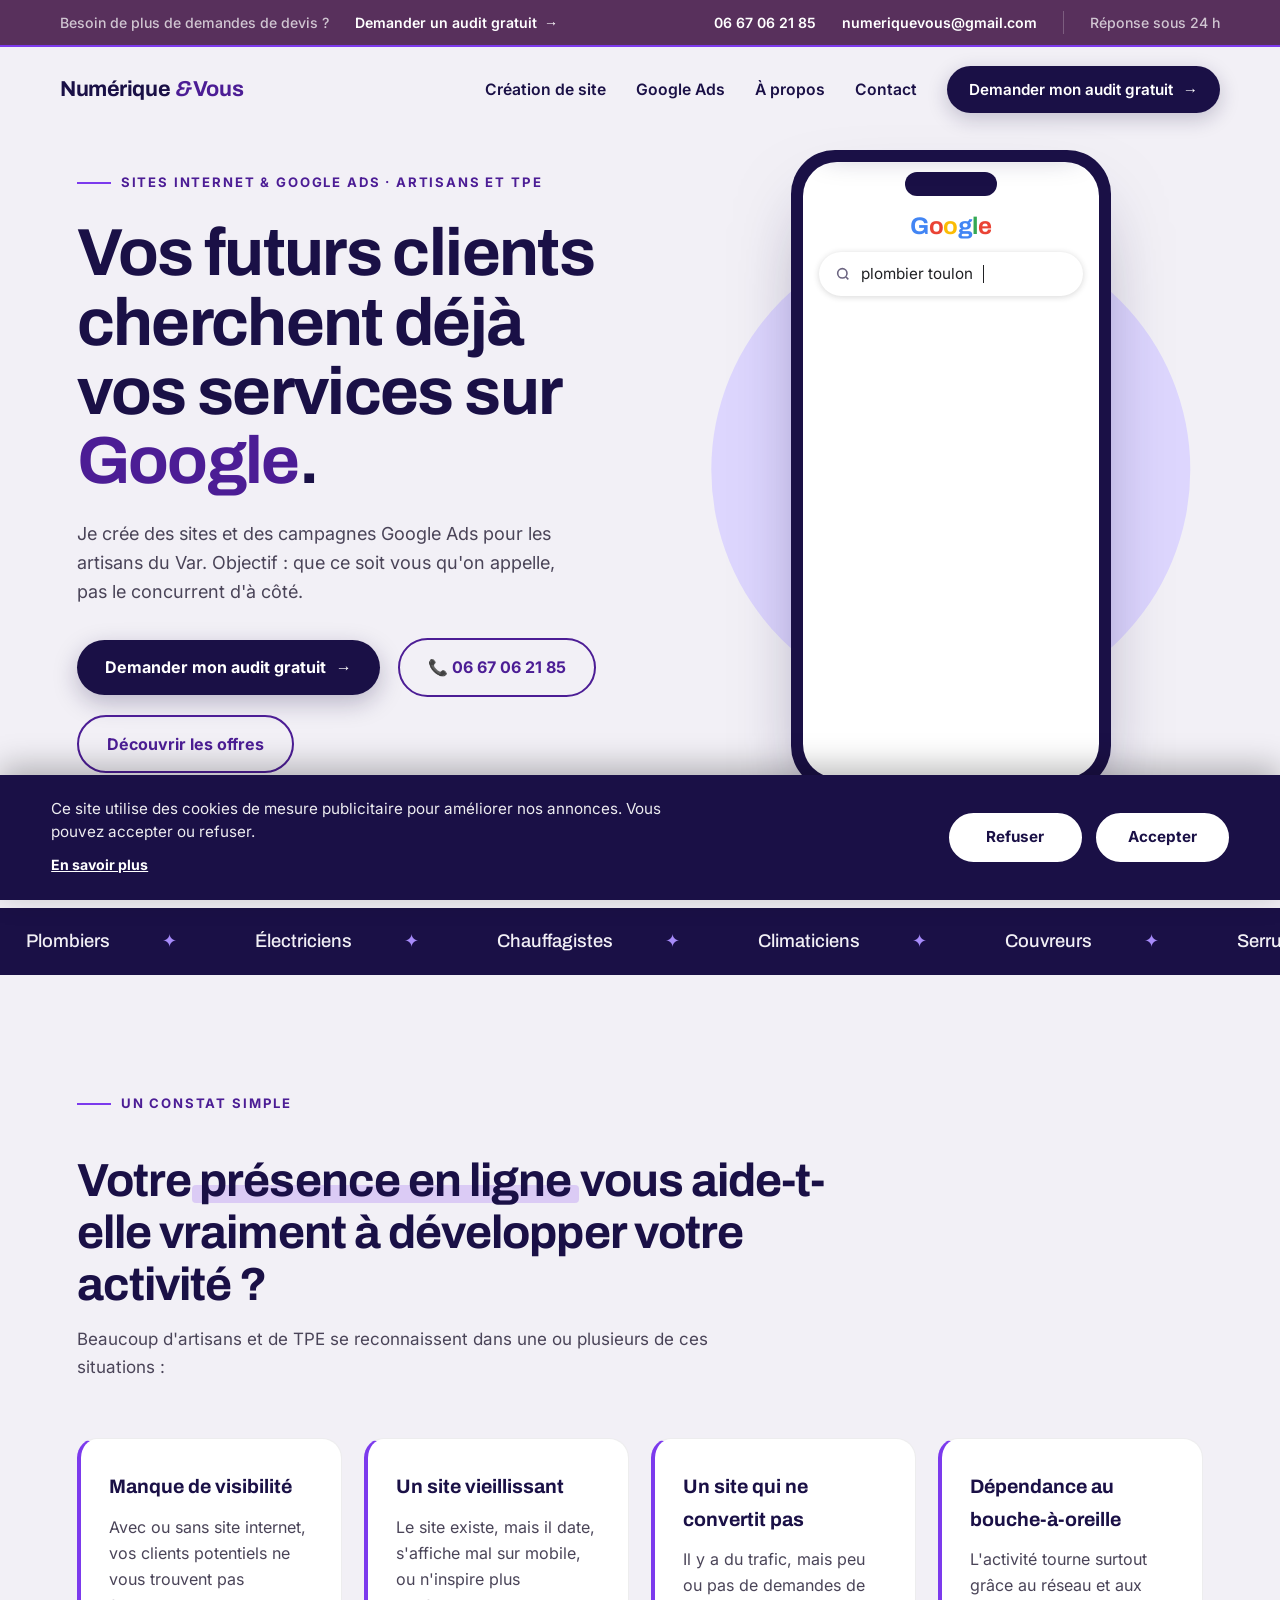
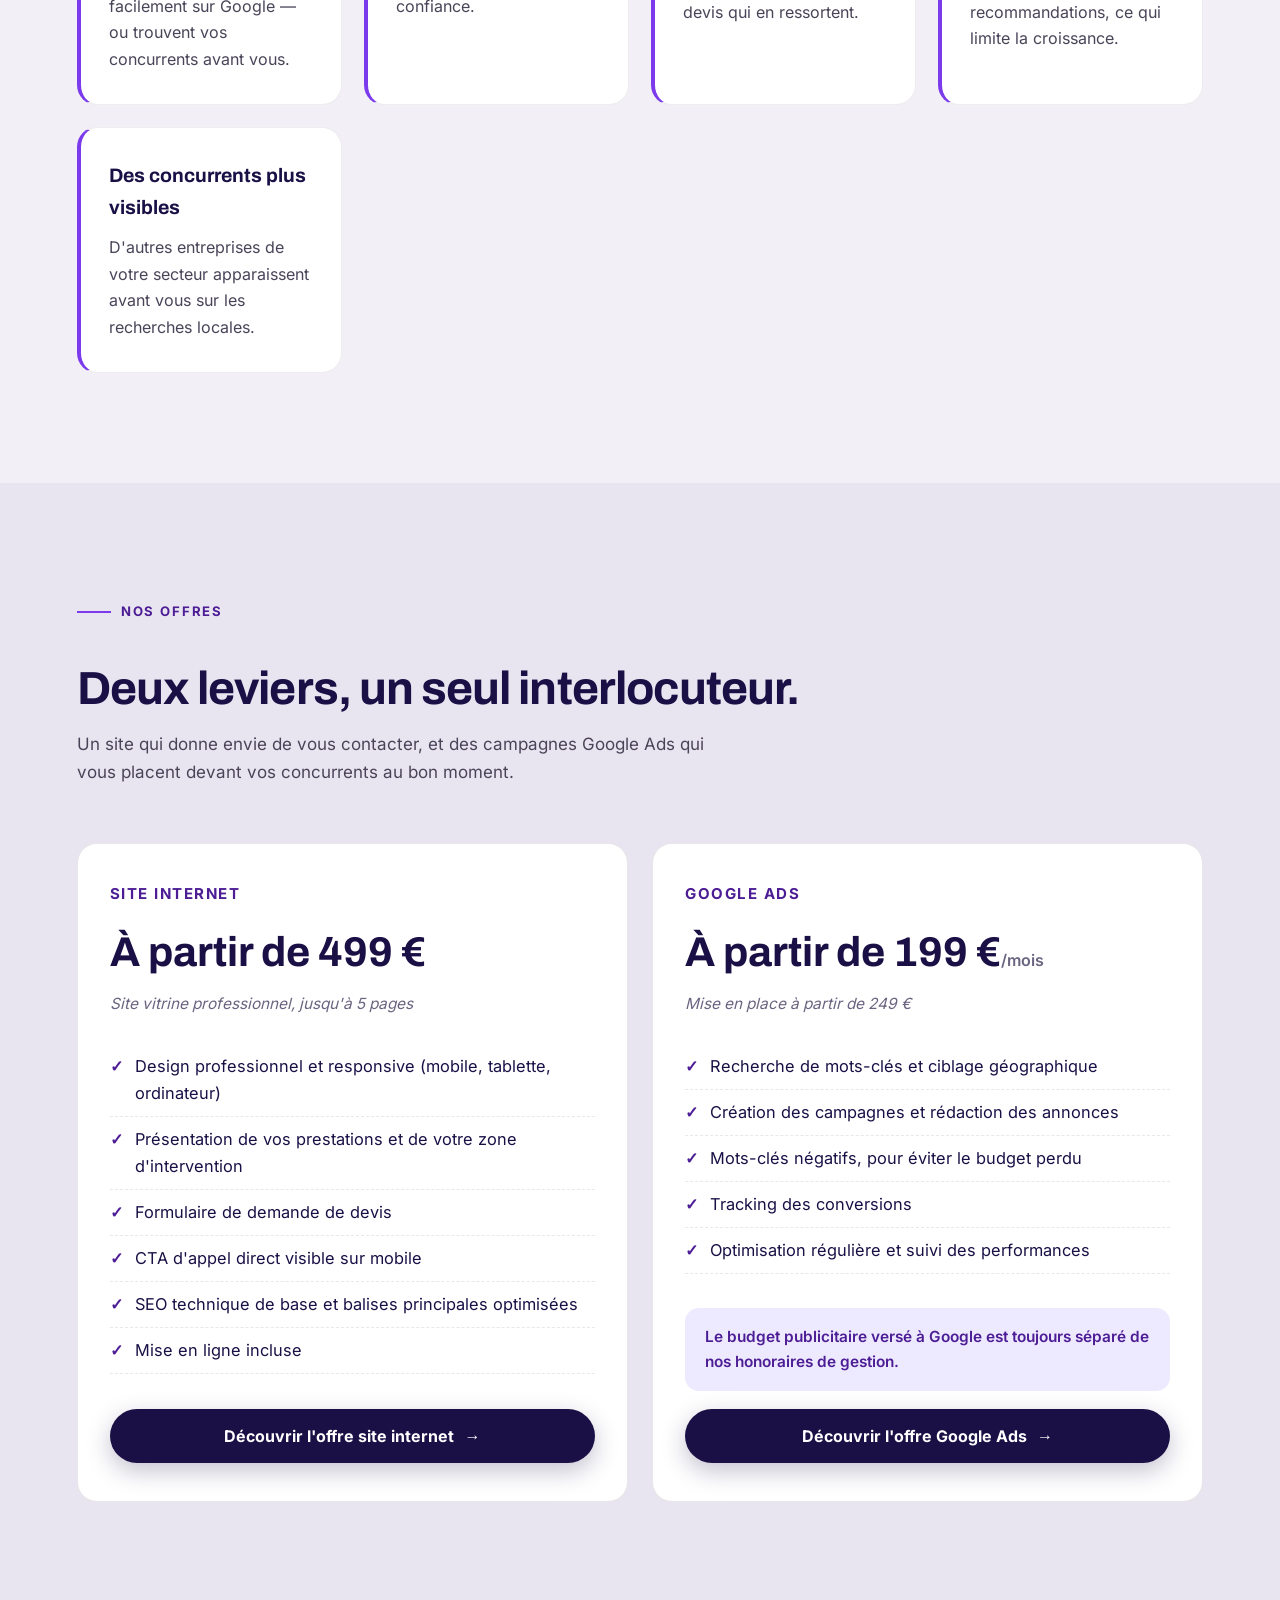
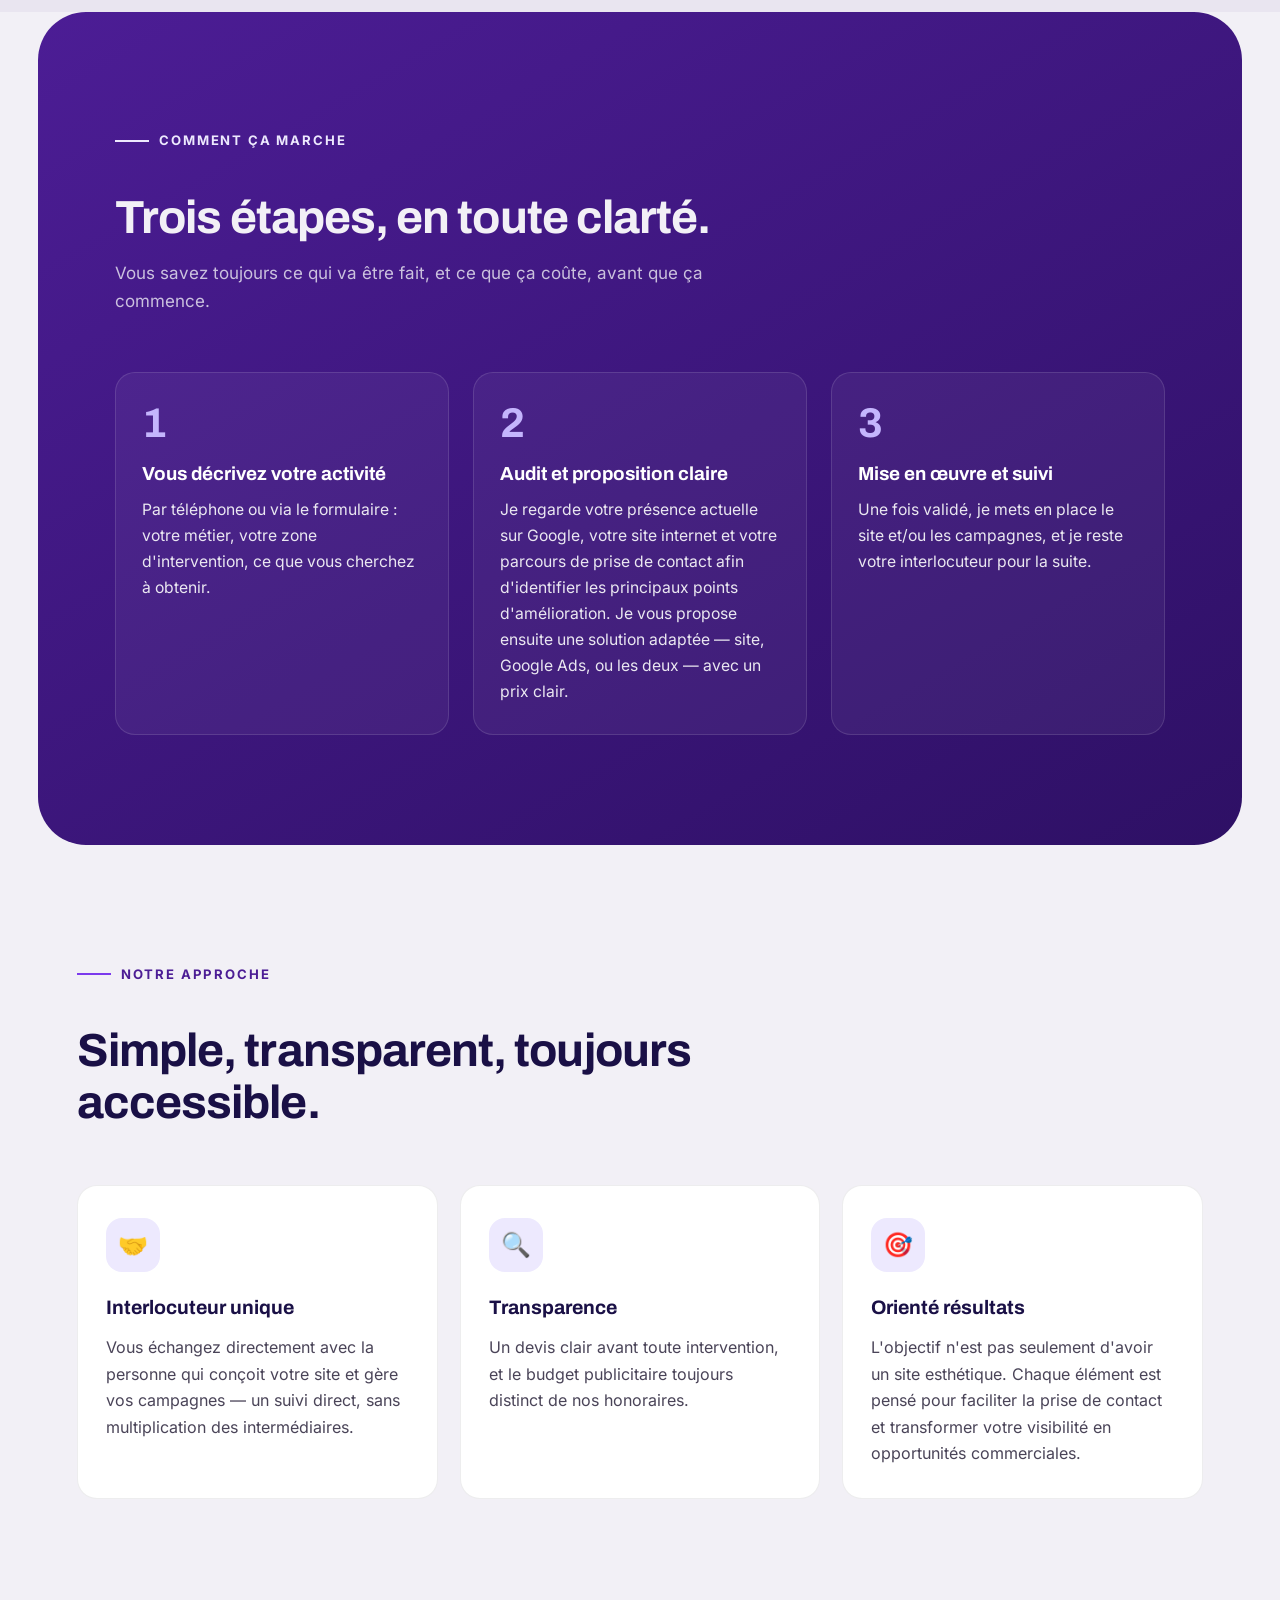
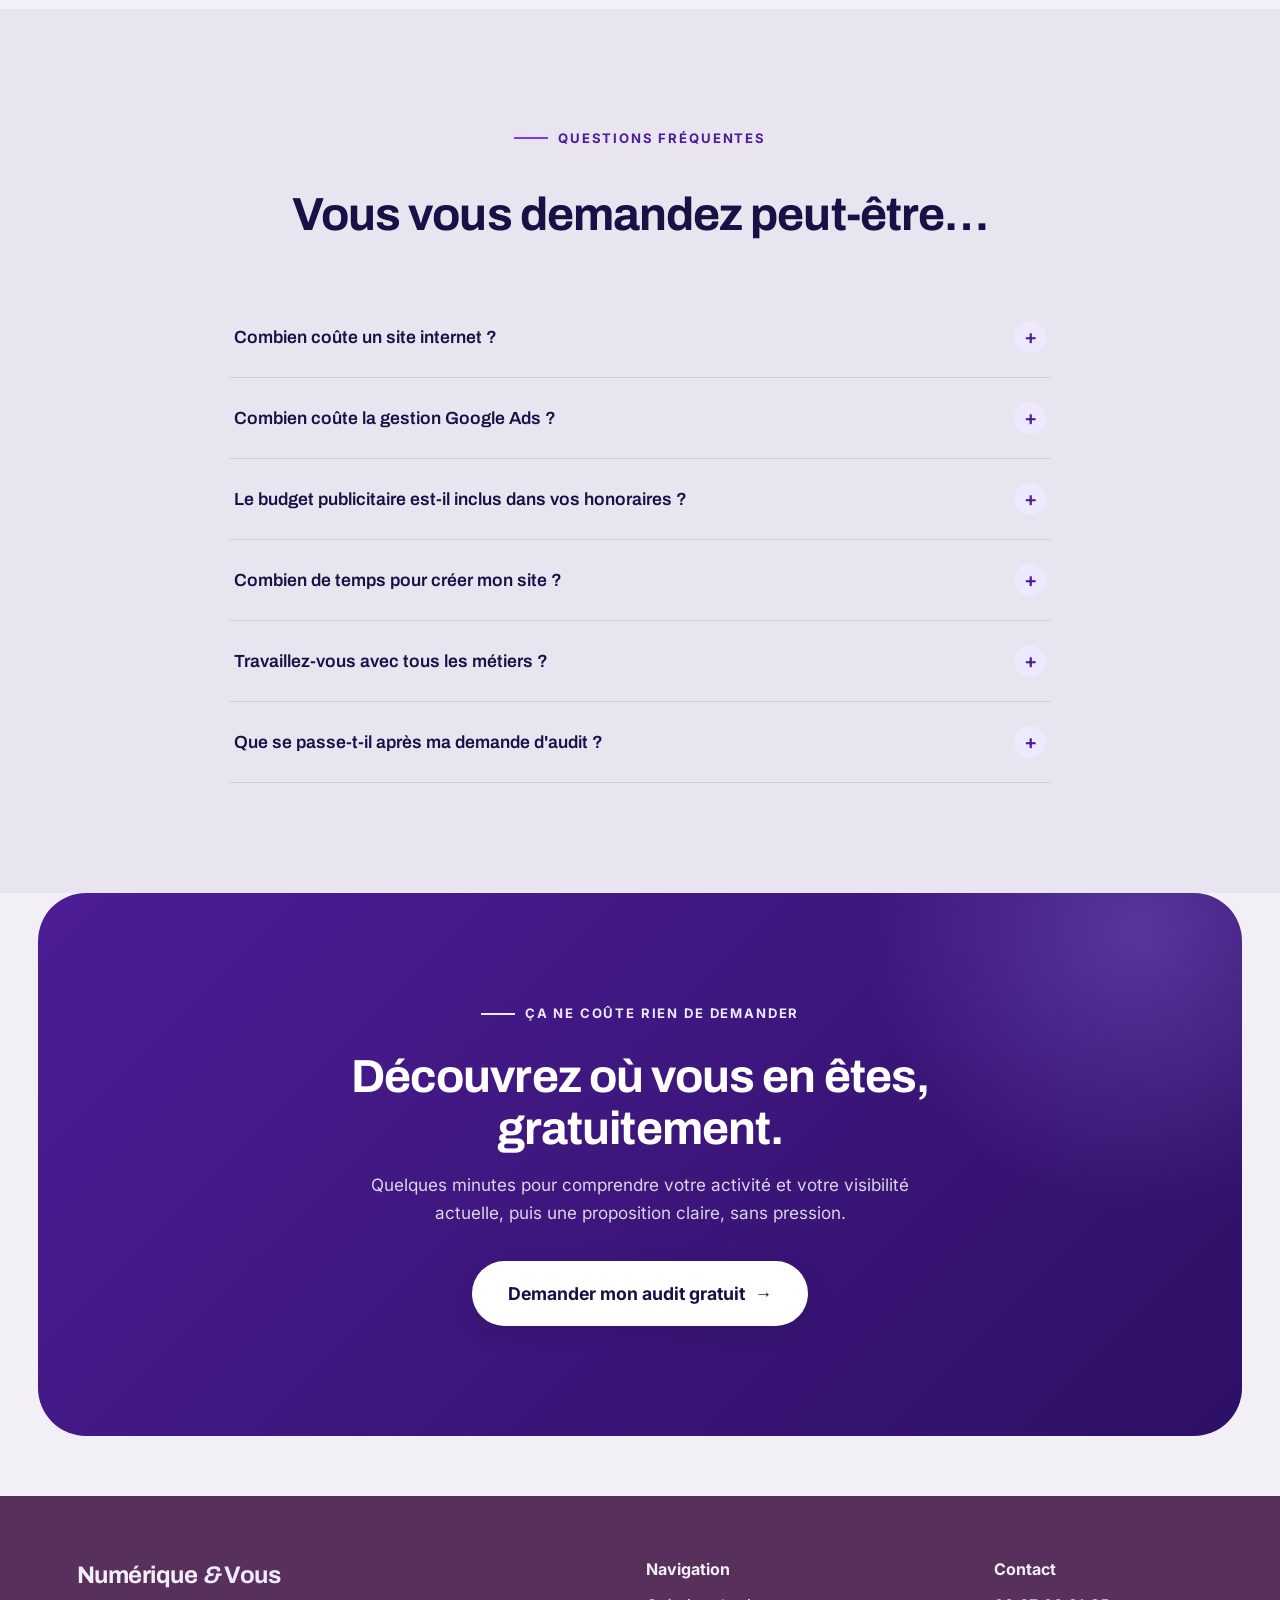
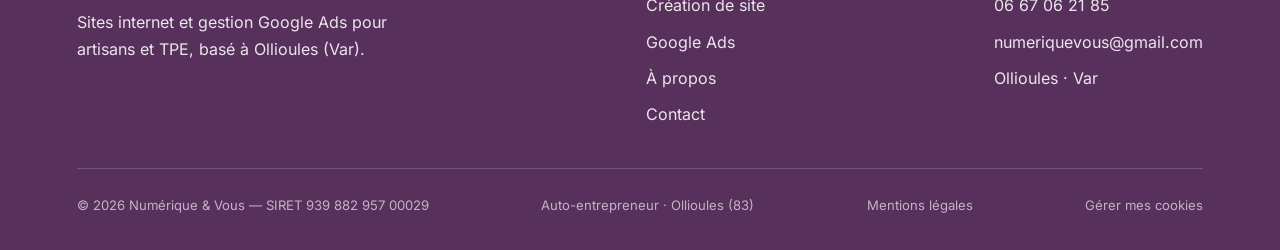
==== commit 1e2d70ae: "Bandeau cookies compact, barre d'appel, contraste footer et polices auto-hébergées - Bandeau cookies" ====
--- a/index.html
+++ b/index.html
@@ -58,14 +58,13 @@
   ]
 }
 </script>
-<link rel="preconnect" href="https://fonts.googleapis.com">
-<link rel="preconnect" href="https://fonts.gstatic.com" crossorigin>
-<link href="https://fonts.googleapis.com/css2?family=Archivo:wght@500;600;700;800&family=Inter:wght@400;500;600;700&family=JetBrains+Mono:wght@500;600&display=swap" rel="stylesheet">
+<link rel="preload" href="/fonts/archivo-latin-var.woff2" as="font" type="font/woff2" crossorigin>
+<link rel="preload" href="/fonts/inter-latin-var.woff2" as="font" type="font/woff2" crossorigin>
 <!-- Google Ads (chargement différé : gtag.js n'est injecté qu'après consentement, voir cookie-consent.js) -->
 <script>
 window.dataLayer=window.dataLayer||[];function gtag(){dataLayer.push(arguments)}
 </script>
-<link rel="stylesheet" href="/cookie-consent.css">
+<link rel="stylesheet" href="/cookie-consent.css" media="print" onload="this.media=&#39;all&#39;">
 <link rel="stylesheet" href="/styles.css">
 </head>
 <body>
@@ -380,7 +379,7 @@
 <!-- ================= CTA MOBILE PERSISTANT ================= -->
 <div class="mobile-cta-bar">
   <a href="tel:+33667062185" class="btn ghost small" onclick="gtag('event','conversion_appel',{event_category:'contact'})">📞 Appeler</a>
-  <a href="/contact" class="btn gold small">Demander un audit</a>
+  <a href="/contact" class="btn gold small">Audit gratuit</a>
 </div>
 
 <script defer src="/site.js"></script>
--- a/cookie-consent.css
+++ b/cookie-consent.css
@@ -11,7 +11,7 @@
 .cookie-banner p{margin:0 0 6px;font-size:.95rem;line-height:1.55;color:rgba(255,255,255,.92)}
 .cookie-banner .cookie-more{color:#fff;font-weight:700;font-size:.88rem;text-decoration:underline}
 .cookie-banner .cookie-more:hover{color:#d8b4fe}
-.cookie-actions{display:flex;gap:14px;flex-wrap:wrap;align-items:center}
+.cookie-actions{display:grid;grid-template-columns:1fr 1fr;gap:14px;align-items:stretch}
 .cookie-btn{
   padding:13px 30px;border-radius:100px;font-weight:700;font-size:.95rem;
   font-family:'Inter',sans-serif;cursor:pointer;border:2px solid transparent;
@@ -20,10 +20,19 @@
 }
 .cookie-btn:hover{transform:translateY(-2px)}
 .cookie-btn:focus-visible{outline:3px solid #fff;outline-offset:3px}
-.cookie-btn.accept{background:var(--violet, var(--vert));color:#fff}
-.cookie-btn.reject{background:transparent;color:#fff;border-color:rgba(255,255,255,.55)}
+/* Accepter et Refuser : même taille, même style, même visibilité (recommandation CNIL) */
+.cookie-btn.accept,.cookie-btn.reject{background:#fff;color:var(--encre, #1a1046);border-color:#fff}
+
+/* Mobile : barre compacte (≤ 25 % de la hauteur d'écran), ne masque pas le hero */
 @media (max-width:640px){
-  .cookie-banner{flex-direction:column;align-items:stretch;text-align:left}
-  .cookie-actions{justify-content:stretch}
-  .cookie-btn{flex:1}
+  .cookie-banner{
+    flex-direction:column;align-items:stretch;flex-wrap:nowrap;gap:10px;text-align:left;
+    padding:12px 16px calc(12px + env(safe-area-inset-bottom,0px));
+    max-height:25vh;max-height:25svh;overflow-y:auto;
+  }
+  .cookie-banner .cookie-text{flex:0 0 auto;max-width:none;line-height:1.45}
+  .cookie-banner p{display:inline;margin:0;font-size:.8rem;line-height:1.45}
+  .cookie-banner .cookie-more{margin-left:4px;font-size:.76rem;font-weight:500;color:rgba(255,255,255,.8)}
+  .cookie-actions{gap:10px}
+  .cookie-btn{min-width:0;padding:10px 12px;font-size:.9rem}
 }
--- a/styles.css
+++ b/styles.css
@@ -1,4 +1,13 @@
 /* ===== Numérique & Vous — design system partagé (toutes les pages) ===== */
+
+/* Polices auto-hébergées (woff2 variables, sous-ensemble latin, licence SIL OFL) */
+@font-face{font-family:'Archivo';font-style:normal;font-weight:500 800;font-display:swap;
+  src:url('/fonts/archivo-latin-var.woff2') format('woff2');
+  unicode-range:U+0000-00FF,U+0131,U+0152-0153,U+02BB-02BC,U+02C6,U+02DA,U+02DC,U+0304,U+0308,U+0329,U+2000-206F,U+20AC,U+2122,U+2191,U+2193,U+2212,U+2215,U+FEFF,U+FFFD}
+@font-face{font-family:'Inter';font-style:normal;font-weight:400 700;font-display:swap;
+  src:url('/fonts/inter-latin-var.woff2') format('woff2');
+  unicode-range:U+0000-00FF,U+0131,U+0152-0153,U+02BB-02BC,U+02C6,U+02DA,U+02DC,U+0304,U+0308,U+0329,U+2000-206F,U+20AC,U+2122,U+2191,U+2193,U+2212,U+2215,U+FEFF,U+FFFD}
+
 :root{
   --fond:#f2f0f6;             /* fond de page — gris lavande, JAMAIS blanc pur */
   --fond-alt:#e9e5f0;         /* alternance de sections, un cran plus soutenu */
@@ -417,8 +426,8 @@
 footer a{color:rgba(255,255,255,.88);text-decoration:none;transition:color .3s}
 footer a:hover{color:#e9d5ff}
 .footer-links{display:flex;flex-direction:column;gap:10px;font-size:1rem}
-.footer-bottom{display:flex;justify-content:space-between;gap:16px;flex-wrap:wrap;padding-top:26px;font-size:.82rem;color:rgba(255,255,255,.55)}
-.footer-legal{color:rgba(255,255,255,.55);text-decoration:none}
+.footer-bottom{display:flex;justify-content:space-between;gap:16px;flex-wrap:wrap;padding-top:26px;font-size:.82rem;color:rgba(255,255,255,.64)}
+.footer-legal{color:rgba(255,255,255,.64);text-decoration:none} /* ≥ 4,5:1 sur --aubergine */
 .footer-legal:hover{text-decoration:underline}
 
 /* ---------- CTA mobile persistant ---------- */
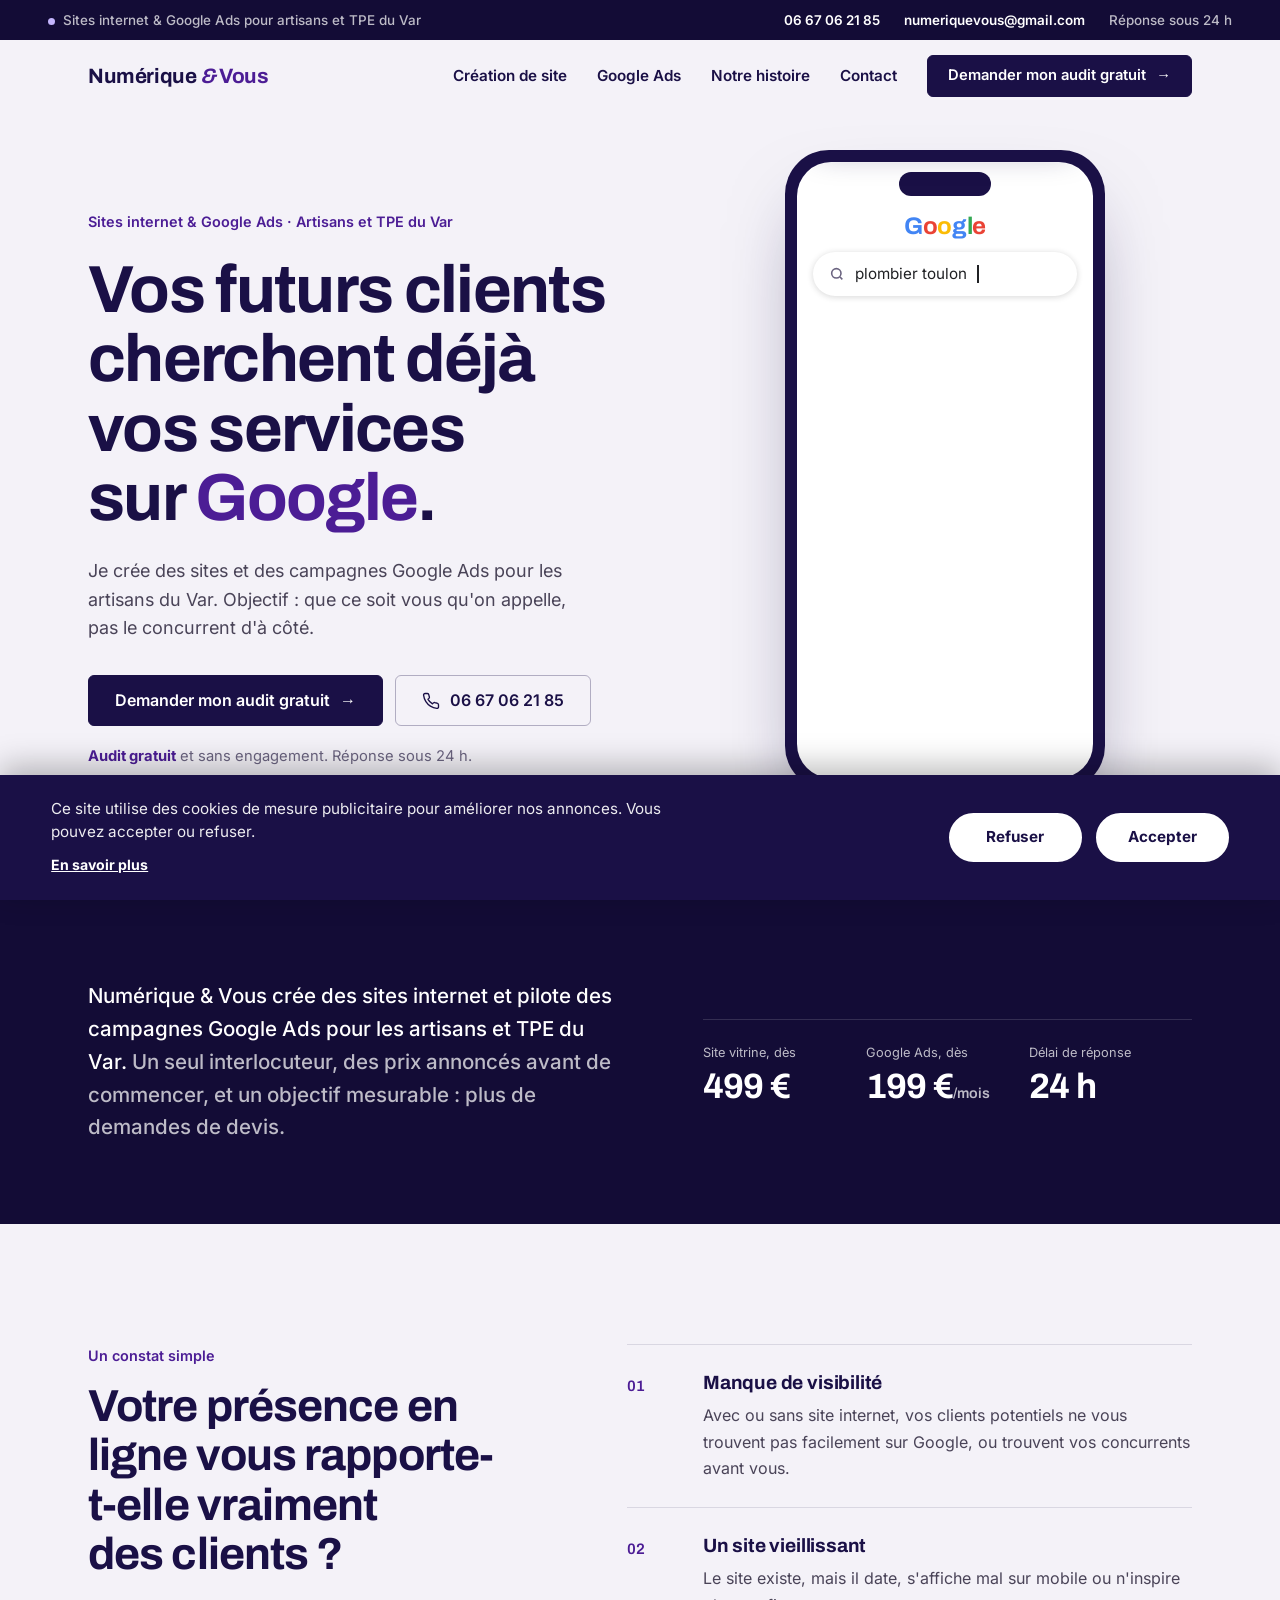
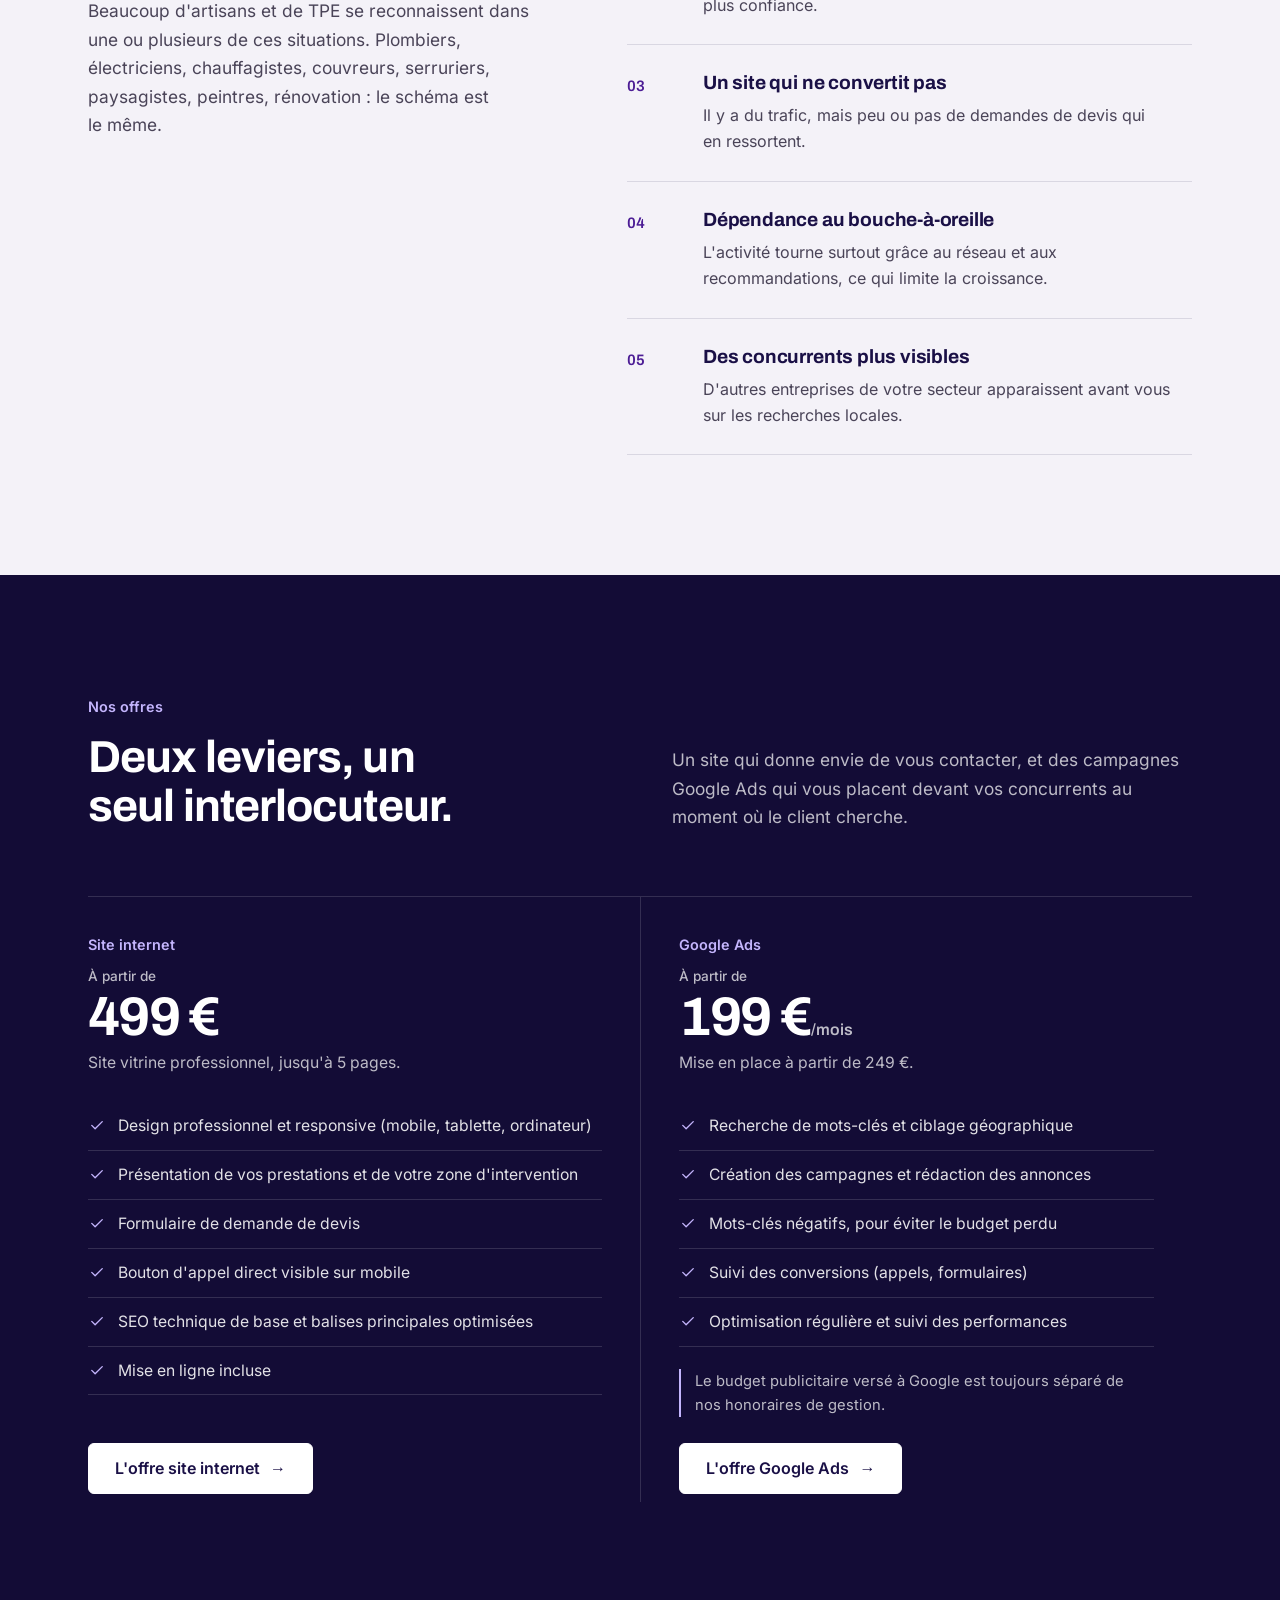
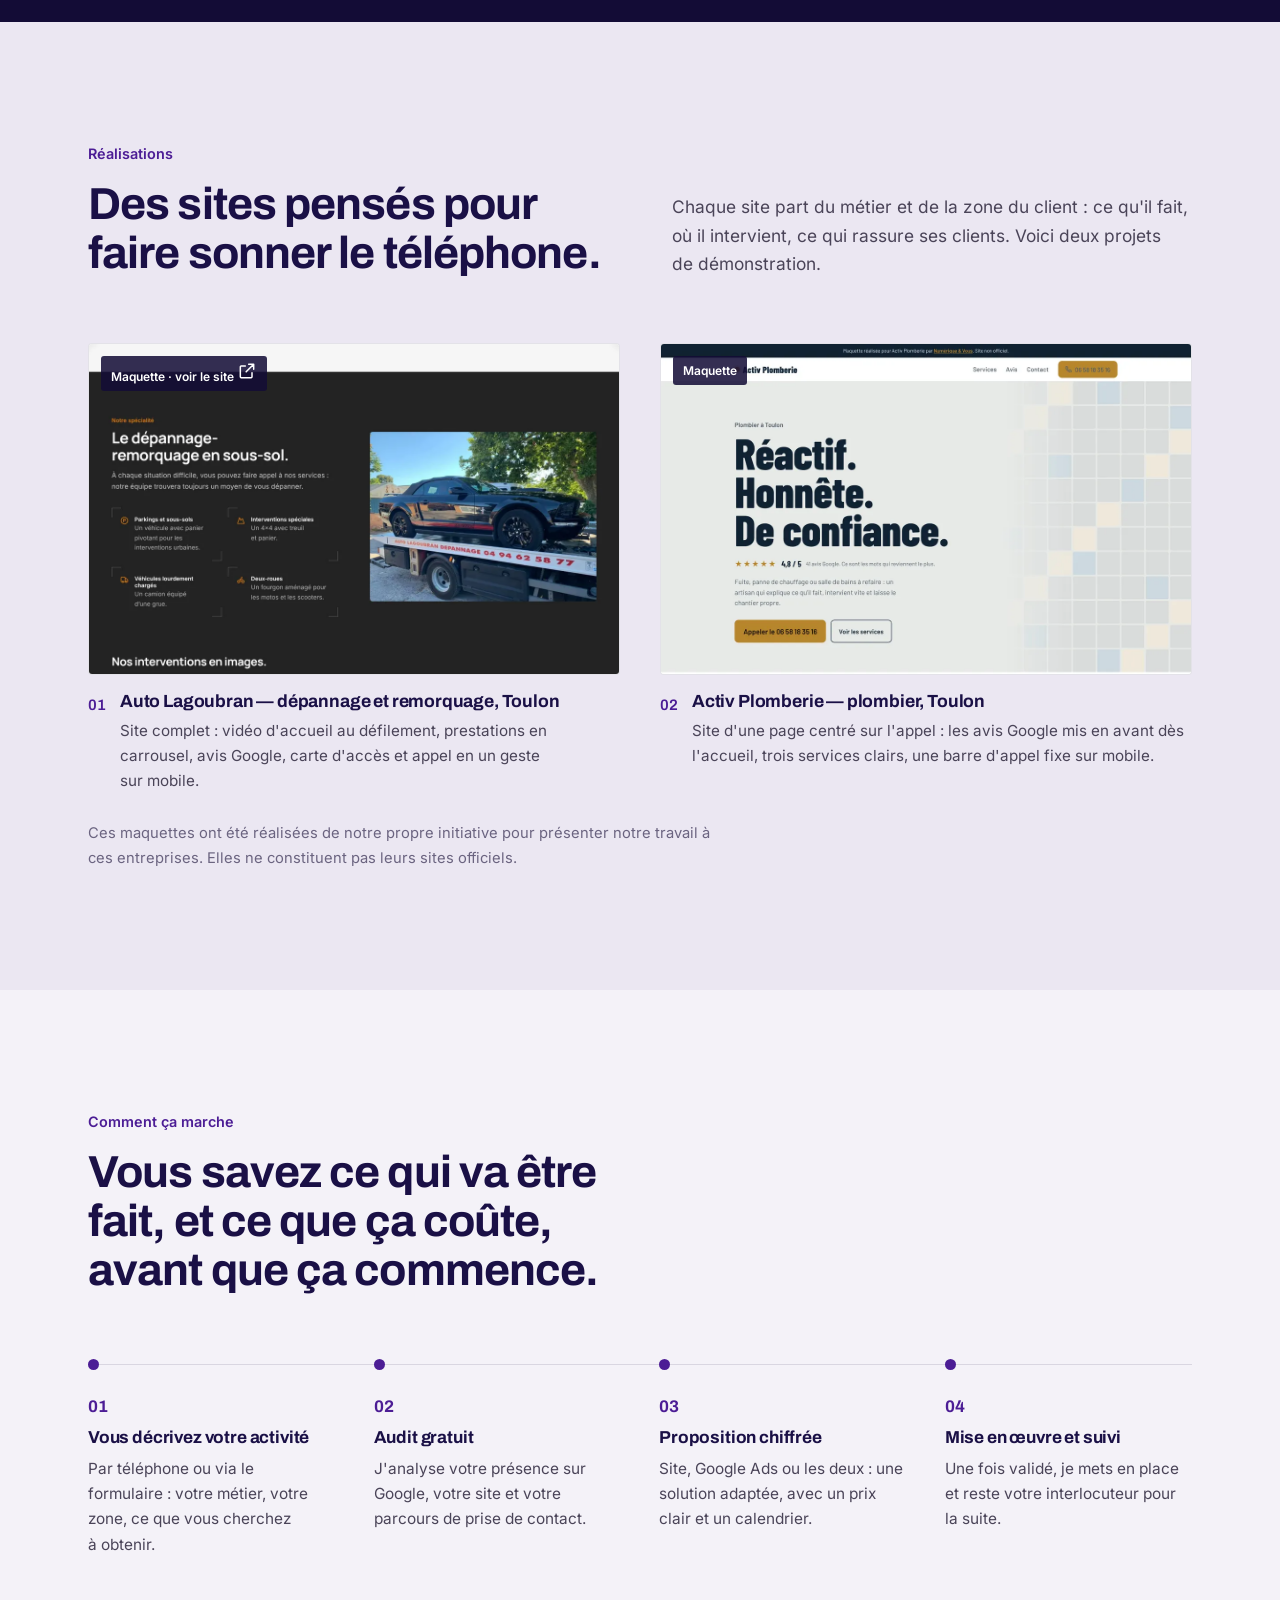
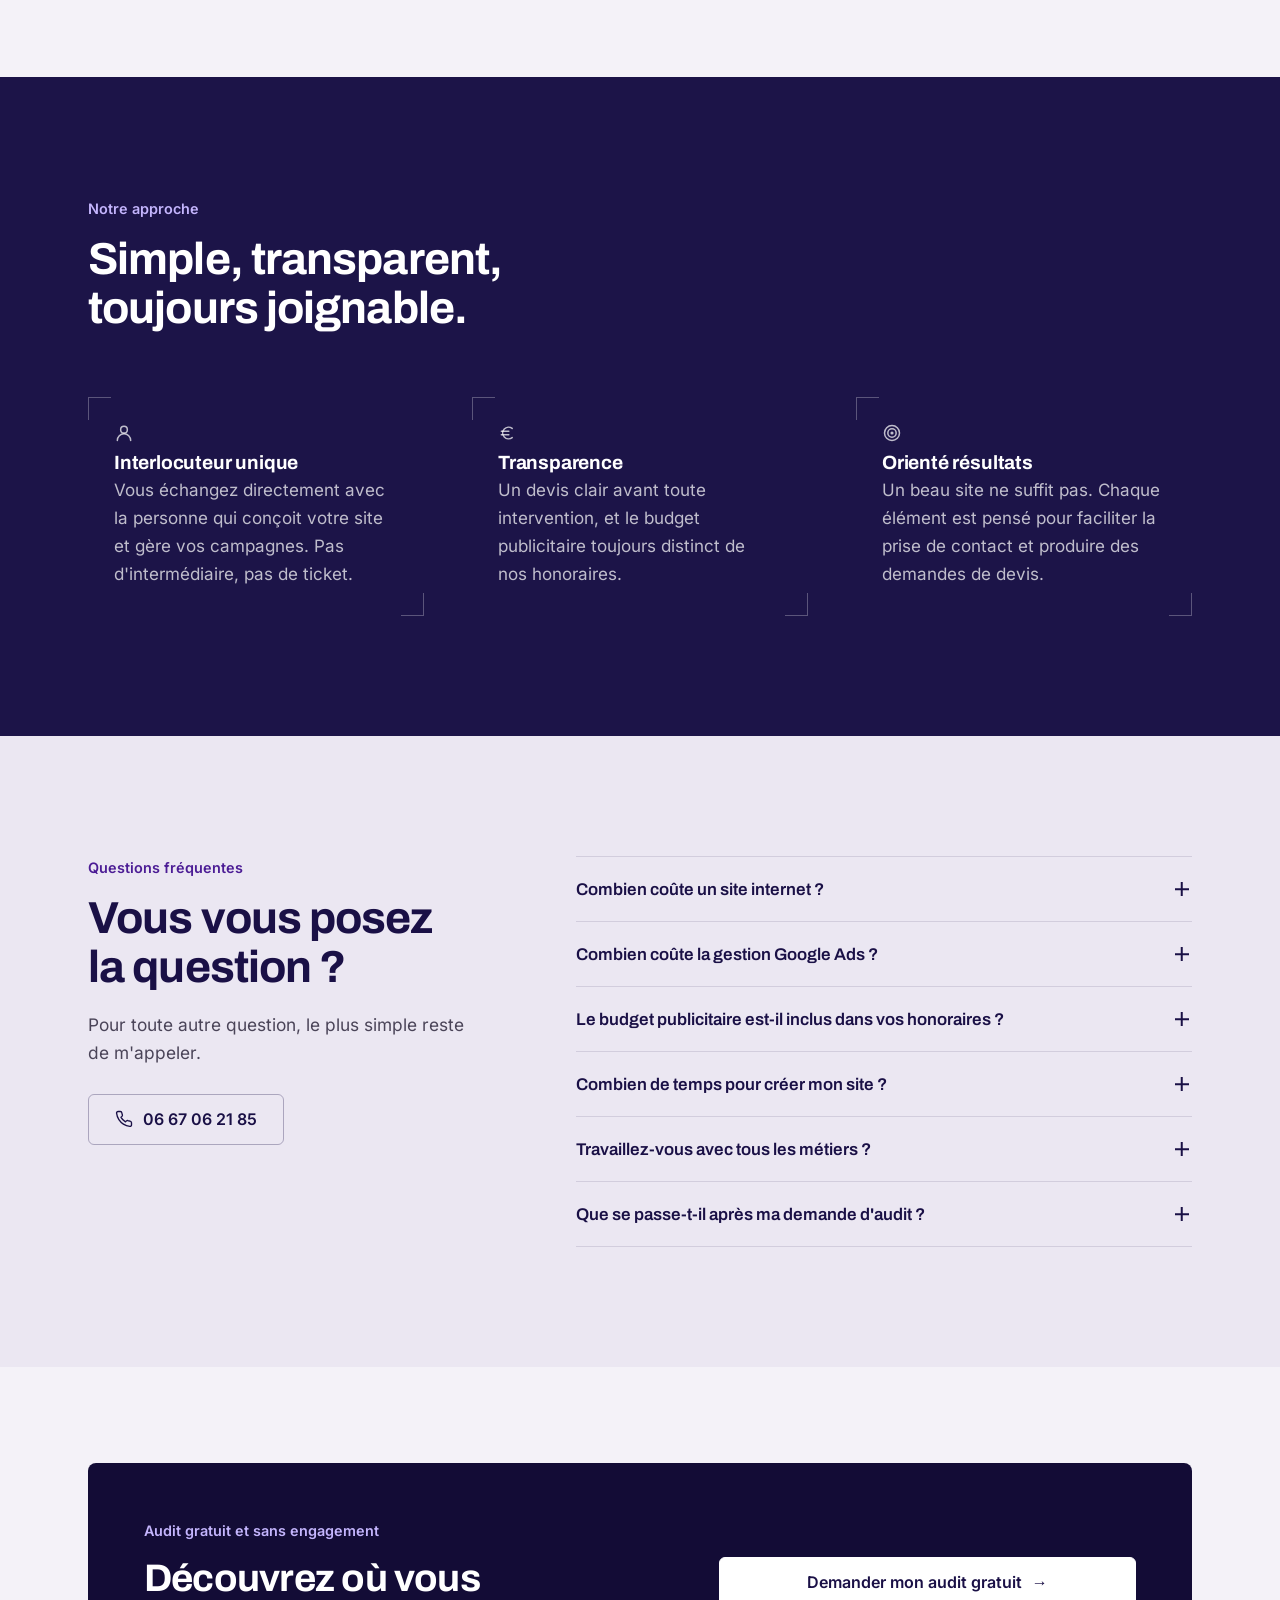
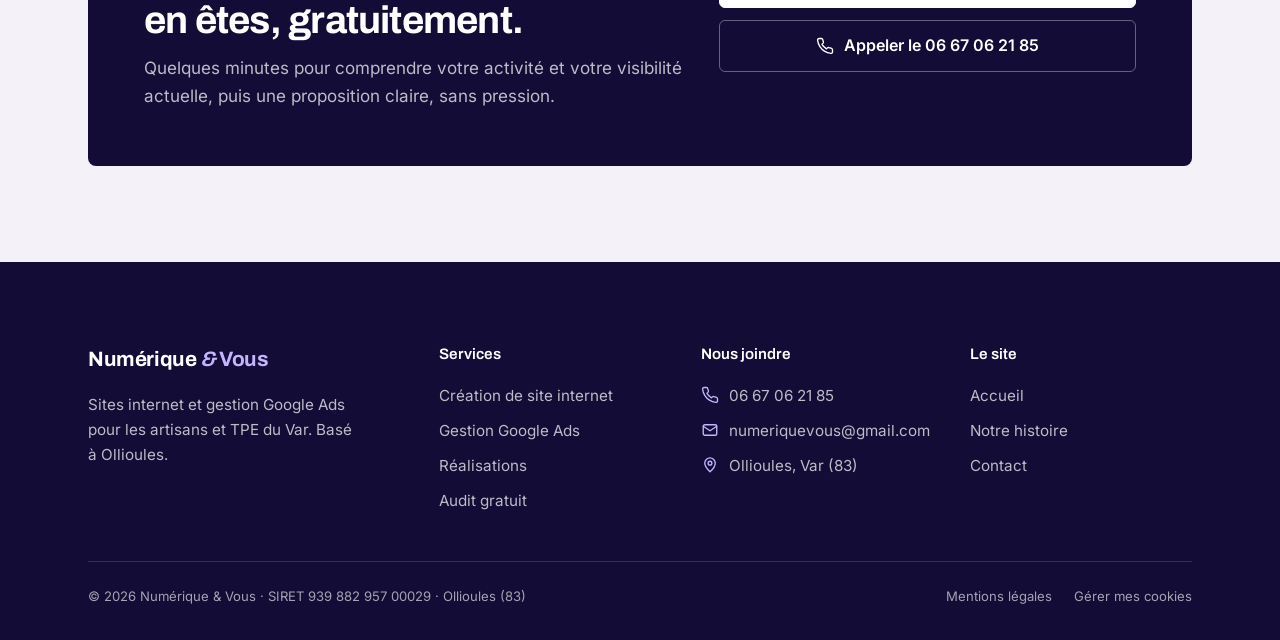
==== commit 5c8c543b: "Refonte visuelle : design plus sobre et professionnel - Remplace les grilles de cartes, emojis et bl" ====
--- a/index.html
+++ b/index.html
@@ -69,57 +69,49 @@
 </head>
 <body>
 
-<div class="progress" id="progress"></div>
-
 <div class="topbar" id="topbar">
-  <div class="topbar-left">
-    <span class="topbar-label">Besoin de plus de demandes de devis&nbsp;?</span>
-    <a href="/contact" class="topbar-cta">Demander un audit gratuit <span class="arr">→</span></a>
-  </div>
+  <div class="topbar-left"><span><span class="pulse"></span>Sites internet &amp; Google Ads pour artisans et TPE du Var</span></div>
   <div class="topbar-right">
     <a href="tel:+33667062185" onclick="gtag('event','conversion_appel',{event_category:'contact'})">06&nbsp;67&nbsp;06&nbsp;21&nbsp;85</a>
     <a href="mailto:numeriquevous@gmail.com">numeriquevous@gmail.com</a>
-    <span class="topbar-sep">Réponse sous 24&nbsp;h</span>
+    <span>Réponse sous 24&nbsp;h</span>
   </div>
 </div>
 
 <header id="header">
+ <div class="wrap">
   <a class="logo" href="/">Numérique <span class="amp">&amp;</span> <em>Vous</em></a>
-  <div class="header-right">
-    <nav class="nav-desktop">
+  <nav class="nav-desktop" aria-label="Navigation principale">
       <a href="/creation-site-internet">Création de site</a>
       <a href="/google-ads">Google Ads</a>
-      <a href="/a-propos">À propos</a>
+      <a href="/a-propos">Notre histoire</a>
       <a href="/contact">Contact</a>
       <a href="/contact" class="btn">Demander mon audit gratuit <span class="arr">→</span></a>
-    </nav>
-    <div class="header-mobile-actions">
-      <a href="tel:+33667062185" class="call-mobile-btn" aria-label="Appeler le 06 67 06 21 85" onclick="gtag('event','conversion_appel',{event_category:'contact'})">📞</a>
-      <button class="burger" id="burger" aria-label="Ouvrir le menu" aria-expanded="false">
-        <span></span><span></span><span></span>
-      </button>
-    </div>
-  </div>
+  </nav>
+  <div class="header-mobile-actions">
+    <a href="tel:+33667062185" class="call-mobile-btn" aria-label="Appeler le 06 67 06 21 85" onclick="gtag('event','conversion_appel',{event_category:'contact'})"><svg class="i" viewBox="0 0 24 24" aria-hidden="true"><path d="M22 16.9v3a2 2 0 0 1-2.2 2 19.8 19.8 0 0 1-8.6-3.1 19.5 19.5 0 0 1-6-6A19.8 19.8 0 0 1 2.1 4.2 2 2 0 0 1 4.1 2h3a2 2 0 0 1 2 1.7c.1.9.4 1.8.7 2.7a2 2 0 0 1-.5 2.1L8 9.8a16 16 0 0 0 6 6l1.3-1.3a2 2 0 0 1 2.1-.4c.9.3 1.8.6 2.7.7a2 2 0 0 1 1.7 2z"/></svg></a>
+    <button class="burger" id="burger" aria-label="Ouvrir le menu" aria-expanded="false"><span></span><span></span><span></span></button>
+  </div>
+ </div>
 </header>
 
 <div class="menu-overlay" id="menu">
   <a href="/creation-site-internet">Création de site</a>
   <a href="/google-ads">Google Ads</a>
-  <a href="/a-propos">À propos</a>
-  <a href="/contact">Demander mon audit gratuit →</a>
+  <a href="/a-propos">Notre histoire</a>
+  <a href="/contact">Contact</a>
   <div class="menu-foot">Ollioules · Var — 06 67 06 21 85 — numeriquevous@gmail.com</div>
 </div>
 
-<!-- ================= HERO ================= -->
+<main>
 <section class="nv-hero" id="top" aria-labelledby="nv-title">
   <div class="nv-copy">
-    <span class="eyebrow">Sites internet &amp; Google Ads · Artisans et TPE</span>
+    <span class="label">Sites internet &amp; Google Ads · Artisans et TPE du Var</span>
     <h1 id="nv-title">Vos futurs clients cherchent déjà vos services sur <span class="nv-hl">Google</span>.</h1>
     <p class="nv-lead">Je crée des sites et des campagnes Google Ads pour les artisans du Var. Objectif&nbsp;: que ce soit vous qu'on appelle, pas le concurrent d'à côté.</p>
     <div class="hero-ctas nv-ctas">
-      <a href="/contact" class="btn gold">Demander mon audit gratuit <span class="arr">→</span></a>
-      <a href="tel:+33667062185" class="btn ghost" onclick="gtag('event','conversion_appel',{event_category:'contact'})">📞 06 67 06 21 85</a>
-      <a href="#offres" class="btn ghost">Découvrir les offres</a>
+      <a href="/contact" class="btn">Demander mon audit gratuit <span class="arr">→</span></a>
+      <a href="tel:+33667062185" class="btn ghost" onclick="gtag('event','conversion_appel',{event_category:'contact'})"><svg class="i" viewBox="0 0 24 24" aria-hidden="true"><path d="M22 16.9v3a2 2 0 0 1-2.2 2 19.8 19.8 0 0 1-8.6-3.1 19.5 19.5 0 0 1-6-6A19.8 19.8 0 0 1 2.1 4.2 2 2 0 0 1 4.1 2h3a2 2 0 0 1 2 1.7c.1.9.4 1.8.7 2.7a2 2 0 0 1-.5 2.1L8 9.8a16 16 0 0 0 6 6l1.3-1.3a2 2 0 0 1 2.1-.4c.9.3 1.8.6 2.7.7a2 2 0 0 1 1.7 2z"/></svg> 06&nbsp;67&nbsp;06&nbsp;21&nbsp;85</a>
     </div>
     <p class="nv-reassure"><strong>Audit gratuit</strong> et sans engagement. Réponse sous 24&nbsp;h.</p>
   </div>
@@ -128,7 +120,6 @@
     <div class="nv-phone" id="nvPhone">
       <div class="nv-screen" id="nvScreen">
         <div class="nv-notch"></div>
-
         <div class="nv-notif" id="nvNotif">
           <div class="nv-notif-icon">
             <svg width="18" height="18" viewBox="0 0 24 24" fill="none" stroke="#1a1046" stroke-width="2.2" stroke-linecap="round" stroke-linejoin="round"><path d="M4 4h16v12H5.2L4 17.2V4z"/><path d="M8 9h8M8 12h5"/></svg>
@@ -138,14 +129,12 @@
             <span>Fuite sous évier · Ollioules · il y a 1 min</span>
           </div>
         </div>
-
         <div class="nv-g">
           <div class="nv-glogo"><span>G</span><span>o</span><span>o</span><span>g</span><span>l</span><span>e</span></div>
           <div class="nv-search">
             <svg width="16" height="16" viewBox="0 0 24 24" fill="none" stroke="#6b6480" stroke-width="2.4"><circle cx="11" cy="11" r="7"/><path d="m20 20-3.5-3.5"/></svg>
             <span class="nv-query" id="nvQuery"></span><span class="nv-caret"></span>
           </div>
-
           <div class="nv-results" id="nvResults">
             <div class="nv-card" data-start="0" style="--pos:0">
               <div class="nv-site"><span class="nv-fav">A</span>allo-depannage83.fr</div>
@@ -175,211 +164,231 @@
   </div>
 </section>
 
-<!-- ================= MARQUEE ================= -->
-<div class="marquee" aria-hidden="true">
-  <div class="marquee-track" id="marqueeTrack">
-    <span>Plombiers <span class="dot">✦</span></span><span>Électriciens <span class="dot">✦</span></span><span>Chauffagistes <span class="dot">✦</span></span><span>Climaticiens <span class="dot">✦</span></span><span>Couvreurs <span class="dot">✦</span></span><span>Serruriers <span class="dot">✦</span></span><span>Paysagistes <span class="dot">✦</span></span><span>Peintres <span class="dot">✦</span></span><span>Entreprises de rénovation <span class="dot">✦</span></span>
-  </div>
-</div>
-
-<!-- ================= CONSTATS ================= -->
+<section class="dark intro" aria-label="Numérique &amp; Vous en bref">
+  <div class="wrap intro-grid">
+    <p class="intro-text reveal">Numérique &amp; Vous crée des sites internet et pilote des campagnes Google Ads pour les artisans et TPE du Var. <span>Un seul interlocuteur, des prix annoncés avant de commencer, et un objectif mesurable&nbsp;: plus de demandes de devis.</span></p>
+    <div class="figures reveal d1">
+      <div><small>Site vitrine, dès</small><b>499&nbsp;€</b></div>
+      <div><small>Google Ads, dès</small><b>199&nbsp;€<span>/mois</span></b></div>
+      <div><small>Délai de réponse</small><b>24&nbsp;h</b></div>
+    </div>
+  </div>
+</section>
+
 <section id="constats">
-  <div class="section-head reveal">
-    <span class="eyebrow">Un constat simple</span>
-    <h2>Votre <span class="hl">présence en ligne</span> vous aide-t-elle vraiment à développer votre activité&nbsp;?</h2>
-    <p class="lead">Beaucoup d'artisans et de TPE se reconnaissent dans une ou plusieurs de ces situations&nbsp;:</p>
-  </div>
-  <div class="cards-grid">
-    <div class="card pain-card reveal d1">
-      <h3>Manque de visibilité</h3>
-      <p>Avec ou sans site internet, vos clients potentiels ne vous trouvent pas facilement sur Google — ou trouvent vos concurrents avant vous.</p>
-    </div>
-    <div class="card pain-card reveal d2">
-      <h3>Un site vieillissant</h3>
-      <p>Le site existe, mais il date, s'affiche mal sur mobile, ou n'inspire plus confiance.</p>
-    </div>
-    <div class="card pain-card reveal d3">
-      <h3>Un site qui ne convertit pas</h3>
-      <p>Il y a du trafic, mais peu ou pas de demandes de devis qui en ressortent.</p>
-    </div>
-    <div class="card pain-card reveal d1">
-      <h3>Dépendance au bouche-à-oreille</h3>
-      <p>L'activité tourne surtout grâce au réseau et aux recommandations, ce qui limite la croissance.</p>
-    </div>
-    <div class="card pain-card reveal d2">
-      <h3>Des concurrents plus visibles</h3>
-      <p>D'autres entreprises de votre secteur apparaissent avant vous sur les recherches locales.</p>
-    </div>
-  </div>
-</section>
-
-<!-- ================= OFFRES ================= -->
-<section id="offres" class="bg-alt">
-  <div class="section-head reveal">
-    <span class="eyebrow">Nos offres</span>
-    <h2>Deux leviers, <span class="hl">un seul</span> interlocuteur.</h2>
-    <p class="lead">Un site qui donne envie de vous contacter, et des campagnes Google Ads qui vous placent devant vos concurrents au bon moment.</p>
-  </div>
-  <div class="pricing-grid">
-    <div class="price-card reveal d1">
-      <span class="plan">Site internet</span>
-      <div class="amount">À partir de 499&nbsp;€</div>
-      <p class="tagline">Site vitrine professionnel, jusqu'à 5 pages</p>
-      <ul>
-        <li>Design professionnel et responsive (mobile, tablette, ordinateur)</li>
-        <li>Présentation de vos prestations et de votre zone d'intervention</li>
-        <li>Formulaire de demande de devis</li>
-        <li>CTA d'appel direct visible sur mobile</li>
-        <li>SEO technique de base et balises principales optimisées</li>
-        <li>Mise en ligne incluse</li>
-      </ul>
-      <a href="/creation-site-internet" class="btn gold">Découvrir l'offre site internet <span class="arr">→</span></a>
-    </div>
-    <div class="price-card reveal d2">
-      <span class="plan">Google Ads</span>
-      <div class="amount">À partir de 199&nbsp;€<small>/mois</small></div>
-      <p class="tagline">Mise en place à partir de 249&nbsp;€</p>
-      <ul>
-        <li>Recherche de mots-clés et ciblage géographique</li>
-        <li>Création des campagnes et rédaction des annonces</li>
-        <li>Mots-clés négatifs, pour éviter le budget perdu</li>
-        <li>Tracking des conversions</li>
-        <li>Optimisation régulière et suivi des performances</li>
-      </ul>
-      <p class="budget-note">Le budget publicitaire versé à Google est toujours séparé de nos honoraires de gestion.</p>
-      <a href="/google-ads" class="btn gold" style="margin-top:18px">Découvrir l'offre Google Ads <span class="arr">→</span></a>
-    </div>
-  </div>
-</section>
-
-<!-- ================= MÉTHODE ================= -->
-<section class="steps" id="methode">
-  <div class="section-head reveal">
-    <span class="eyebrow">Comment ça marche</span>
-    <h2>Trois étapes, en toute clarté.</h2>
-    <p class="lead">Vous savez toujours ce qui va être fait, et ce que ça coûte, avant que ça commence.</p>
-  </div>
-  <div class="steps-grid">
-    <div class="step reveal d1">
-      <span class="num">1</span>
-      <h3>Vous décrivez votre activité</h3>
-      <p>Par téléphone ou via le formulaire&nbsp;: votre métier, votre zone d'intervention, ce que vous cherchez à obtenir.</p>
-    </div>
-    <div class="step reveal d2">
-      <span class="num">2</span>
-      <h3>Audit et proposition claire</h3>
-      <p>Je regarde votre présence actuelle sur Google, votre site internet et votre parcours de prise de contact afin d'identifier les principaux points d'amélioration. Je vous propose ensuite une solution adaptée — site, Google Ads, ou les deux — avec un prix clair.</p>
-    </div>
-    <div class="step reveal d3">
-      <span class="num">3</span>
-      <h3>Mise en œuvre et suivi</h3>
-      <p>Une fois validé, je mets en place le site et/ou les campagnes, et je reste votre interlocuteur pour la suite.</p>
-    </div>
-  </div>
-</section>
-
-<!-- ================= APPROCHE ================= -->
-<section id="approche">
-  <div class="section-head reveal">
-    <span class="eyebrow">Notre approche</span>
-    <h2>Simple, transparent, toujours accessible.</h2>
-  </div>
-  <div class="cards-grid">
-    <div class="card reveal d1">
-      <div class="ico">🤝</div>
-      <h3>Interlocuteur unique</h3>
-      <p>Vous échangez directement avec la personne qui conçoit votre site et gère vos campagnes — un suivi direct, sans multiplication des intermédiaires.</p>
-    </div>
-    <div class="card reveal d2">
-      <div class="ico">🔍</div>
-      <h3>Transparence</h3>
-      <p>Un devis clair avant toute intervention, et le budget publicitaire toujours distinct de nos honoraires.</p>
-    </div>
-    <div class="card reveal d3">
-      <div class="ico">🎯</div>
-      <h3>Orienté résultats</h3>
-      <p>L'objectif n'est pas seulement d'avoir un site esthétique. Chaque élément est pensé pour faciliter la prise de contact et transformer votre visibilité en opportunités commerciales.</p>
-    </div>
-  </div>
-</section>
-
-<!-- ================= FAQ ================= -->
-<section id="faq" class="bg-alt">
-  <div class="section-head reveal center">
-    <span class="eyebrow">Questions fréquentes</span>
-    <h2>Vous vous demandez peut-être…</h2>
-  </div>
-  <div class="faq">
-    <div class="faq-item reveal">
-      <button class="faq-q" aria-expanded="false">Combien coûte un site internet&nbsp;?<span class="plus">+</span></button>
-      <div class="faq-a"><p>Le site vitrine standard démarre à 499&nbsp;€, jusqu'à 5 pages, responsive, avec formulaire de demande de devis intégré. Le prix exact dépend du contenu et du nombre de pages, discuté ensemble lors de l'audit.</p></div>
-    </div>
-    <div class="faq-item reveal">
-      <button class="faq-q" aria-expanded="false">Combien coûte la gestion Google Ads&nbsp;?<span class="plus">+</span></button>
-      <div class="faq-a"><p>La gestion démarre à 199&nbsp;€/mois, avec une mise en place initiale à partir de 249&nbsp;€. Ce montant correspond aux honoraires de gestion — le budget publicitaire versé à Google est séparé et décidé avec vous.</p></div>
-    </div>
-    <div class="faq-item reveal">
-      <button class="faq-q" aria-expanded="false">Le budget publicitaire est-il inclus dans vos honoraires&nbsp;?<span class="plus">+</span></button>
-      <div class="faq-a"><p>Non. Vos honoraires rémunèrent la gestion des campagnes. Le budget publicitaire est payé séparément à Google, selon le montant que vous choisissez.</p></div>
-    </div>
-    <div class="faq-item reveal">
-      <button class="faq-q" aria-expanded="false">Combien de temps pour créer mon site&nbsp;?<span class="plus">+</span></button>
-      <div class="faq-a"><p>Cela dépend du nombre de pages et de la disponibilité de vos contenus (textes, photos). Un calendrier est fixé ensemble dès l'audit.</p></div>
-    </div>
-    <div class="faq-item reveal">
-      <button class="faq-q" aria-expanded="false">Travaillez-vous avec tous les métiers&nbsp;?<span class="plus">+</span></button>
-      <div class="faq-a"><p>Je travaille principalement avec les artisans et TPE de services&nbsp;: plombiers, électriciens, chauffagistes, climaticiens, couvreurs, serruriers, paysagistes, entreprises de peinture et de rénovation, et plus largement les entreprises de services locales.</p></div>
-    </div>
-    <div class="faq-item reveal">
-      <button class="faq-q" aria-expanded="false">Que se passe-t-il après ma demande d'audit&nbsp;?<span class="plus">+</span></button>
-      <div class="faq-a"><p>Je vous recontacte pour comprendre votre activité et votre situation actuelle, puis je vous propose une solution adaptée avec un prix clair — sans engagement de votre part à ce stade.</p></div>
-    </div>
-  </div>
-</section>
-
-<!-- ================= CTA FINAL ================= -->
-<section class="cta-final reveal">
-  <span class="eyebrow">Ça ne coûte rien de demander</span>
-  <h2>Découvrez où vous en êtes, gratuitement.</h2>
-  <p>Quelques minutes pour comprendre votre activité et votre visibilité actuelle, puis une proposition claire, sans pression.</p>
-  <div class="hero-ctas">
-    <a href="/contact" class="btn on-dark" style="font-size:1.1rem;padding:18px 36px">Demander mon audit gratuit <span class="arr">→</span></a>
-  </div>
-</section>
-
-<!-- ================= FOOTER ================= -->
+  <div class="wrap split">
+    <div class="sticky reveal">
+      <span class="label">Un constat simple</span>
+      <h2>Votre présence en ligne vous rapporte-t-elle vraiment des clients&nbsp;?</h2>
+      <p class="lead">Beaucoup d'artisans et de TPE se reconnaissent dans une ou plusieurs de ces situations. Plombiers, électriciens, chauffagistes, couvreurs, serruriers, paysagistes, peintres, rénovation&nbsp;: le schéma est le même.</p>
+    </div>
+    <ol class="rows reveal d1">
+      <li><span class="n">01</span><div><h3>Manque de visibilité</h3><p>Avec ou sans site internet, vos clients potentiels ne vous trouvent pas facilement sur Google, ou trouvent vos concurrents avant vous.</p></div></li>
+      <li><span class="n">02</span><div><h3>Un site vieillissant</h3><p>Le site existe, mais il date, s'affiche mal sur mobile ou n'inspire plus confiance.</p></div></li>
+      <li><span class="n">03</span><div><h3>Un site qui ne convertit pas</h3><p>Il y a du trafic, mais peu ou pas de demandes de devis qui en ressortent.</p></div></li>
+      <li><span class="n">04</span><div><h3>Dépendance au bouche-à-oreille</h3><p>L'activité tourne surtout grâce au réseau et aux recommandations, ce qui limite la croissance.</p></div></li>
+      <li><span class="n">05</span><div><h3>Des concurrents plus visibles</h3><p>D'autres entreprises de votre secteur apparaissent avant vous sur les recherches locales.</p></div></li>
+    </ol>
+  </div>
+</section>
+
+<section id="offres" class="dark">
+  <div class="wrap">
+    <div class="head-split reveal">
+      <div>
+        <span class="label">Nos offres</span>
+        <h2>Deux leviers, un seul interlocuteur.</h2>
+      </div>
+      <p class="lead">Un site qui donne envie de vous contacter, et des campagnes Google Ads qui vous placent devant vos concurrents au moment où le client cherche.</p>
+    </div>
+    <div class="offers">
+      <div class="offer reveal">
+        <span class="kind">Site internet</span>
+        <div class="price"><span class="from">À partir de</span>499&nbsp;€</div>
+        <p class="sub">Site vitrine professionnel, jusqu'à 5 pages.</p>
+        <ul>
+        <li><svg class="i" viewBox="0 0 24 24" aria-hidden="true"><path d="m5 12.5 4.5 4.5L19 7.5"/></svg><span>Design professionnel et responsive (mobile, tablette, ordinateur)</span></li>
+        <li><svg class="i" viewBox="0 0 24 24" aria-hidden="true"><path d="m5 12.5 4.5 4.5L19 7.5"/></svg><span>Présentation de vos prestations et de votre zone d'intervention</span></li>
+        <li><svg class="i" viewBox="0 0 24 24" aria-hidden="true"><path d="m5 12.5 4.5 4.5L19 7.5"/></svg><span>Formulaire de demande de devis</span></li>
+        <li><svg class="i" viewBox="0 0 24 24" aria-hidden="true"><path d="m5 12.5 4.5 4.5L19 7.5"/></svg><span>Bouton d'appel direct visible sur mobile</span></li>
+        <li><svg class="i" viewBox="0 0 24 24" aria-hidden="true"><path d="m5 12.5 4.5 4.5L19 7.5"/></svg><span>SEO technique de base et balises principales optimisées</span></li>
+        <li><svg class="i" viewBox="0 0 24 24" aria-hidden="true"><path d="m5 12.5 4.5 4.5L19 7.5"/></svg><span>Mise en ligne incluse</span></li>
+        </ul>
+        <div class="actions"><a href="/creation-site-internet" class="btn light">L'offre site internet <span class="arr">→</span></a></div>
+      </div>
+      <div class="offer reveal d1">
+        <span class="kind">Google Ads</span>
+        <div class="price"><span class="from">À partir de</span>199&nbsp;€<small>/mois</small></div>
+        <p class="sub">Mise en place à partir de 249&nbsp;€.</p>
+        <ul>
+        <li><svg class="i" viewBox="0 0 24 24" aria-hidden="true"><path d="m5 12.5 4.5 4.5L19 7.5"/></svg><span>Recherche de mots-clés et ciblage géographique</span></li>
+        <li><svg class="i" viewBox="0 0 24 24" aria-hidden="true"><path d="m5 12.5 4.5 4.5L19 7.5"/></svg><span>Création des campagnes et rédaction des annonces</span></li>
+        <li><svg class="i" viewBox="0 0 24 24" aria-hidden="true"><path d="m5 12.5 4.5 4.5L19 7.5"/></svg><span>Mots-clés négatifs, pour éviter le budget perdu</span></li>
+        <li><svg class="i" viewBox="0 0 24 24" aria-hidden="true"><path d="m5 12.5 4.5 4.5L19 7.5"/></svg><span>Suivi des conversions (appels, formulaires)</span></li>
+        <li><svg class="i" viewBox="0 0 24 24" aria-hidden="true"><path d="m5 12.5 4.5 4.5L19 7.5"/></svg><span>Optimisation régulière et suivi des performances</span></li>
+        </ul>
+        <p class="note">Le budget publicitaire versé à Google est toujours séparé de nos honoraires de gestion.</p>
+        <div class="actions"><a href="/google-ads" class="btn light">L'offre Google Ads <span class="arr">→</span></a></div>
+      </div>
+    </div>
+  </div>
+</section>
+
+<section id="realisations" class="alt">
+  <div class="wrap">
+    <div class="head-split reveal">
+      <div>
+        <span class="label">Réalisations</span>
+        <h2>Des sites pensés pour faire sonner le téléphone.</h2>
+      </div>
+      <p class="lead">Chaque site part du métier et de la zone du client&nbsp;: ce qu'il fait, où il intervient, ce qui rassure ses clients. Voici deux projets de démonstration.</p>
+    </div>
+    <div class="work">
+      <figure class="reveal">
+        <a class="shot" href="https://auto-lagoubran-maquette.netlify.app/" target="_blank" rel="noopener">
+          <img src="/images/realisations/auto-lagoubran.webp" alt="Maquette du site Auto Lagoubran : section spécialité dépannage en sous-sol avec photo de dépanneuse" width="1200" height="692" loading="lazy">
+          <span class="tag">Maquette · voir le site <svg class="i" viewBox="0 0 24 24" aria-hidden="true"><path d="M14 4h6v6M20 4l-9 9"/><path d="M18 14v5a1 1 0 0 1-1 1H5a1 1 0 0 1-1-1V7a1 1 0 0 1 1-1h5"/></svg></span>
+        </a>
+        <figcaption><span class="n">01</span><h3>Auto Lagoubran — dépannage et remorquage, Toulon</h3><p>Site complet&nbsp;: vidéo d'accueil au défilement, prestations en carrousel, avis Google, carte d'accès et appel en un geste sur mobile.</p></figcaption>
+      </figure>
+      <figure class="reveal d1">
+        <div class="shot">
+          <img src="/images/realisations/activ-plomberie.webp" alt="Maquette du site Activ Plomberie : titre Réactif, Honnête, De confiance et bouton d'appel" width="1200" height="750" loading="lazy">
+          <span class="tag">Maquette</span>
+        </div>
+        <figcaption><span class="n">02</span><h3>Activ Plomberie — plombier, Toulon</h3><p>Site d'une page centré sur l'appel&nbsp;: les avis Google mis en avant dès l'accueil, trois services clairs, une barre d'appel fixe sur mobile.</p></figcaption>
+      </figure>
+    </div>
+    <p class="work-note">Ces maquettes ont été réalisées de notre propre initiative pour présenter notre travail à ces entreprises. Elles ne constituent pas leurs sites officiels.</p>
+  </div>
+</section>
+
+<section id="methode">
+  <div class="wrap">
+    <div class="head reveal">
+      <span class="label">Comment ça marche</span>
+      <h2>Vous savez ce qui va être fait, et ce que ça coûte, avant que ça commence.</h2>
+    </div>
+    <ol class="timeline reveal d1" style="--steps:4">
+      <li><span class="step-n">01</span><h3>Vous décrivez votre activité</h3><p>Par téléphone ou via le formulaire&nbsp;: votre métier, votre zone, ce que vous cherchez à obtenir.</p></li>
+      <li><span class="step-n">02</span><h3>Audit gratuit</h3><p>J'analyse votre présence sur Google, votre site et votre parcours de prise de contact.</p></li>
+      <li><span class="step-n">03</span><h3>Proposition chiffrée</h3><p>Site, Google Ads ou les deux&nbsp;: une solution adaptée, avec un prix clair et un calendrier.</p></li>
+      <li><span class="step-n">04</span><h3>Mise en œuvre et suivi</h3><p>Une fois validé, je mets en place et reste votre interlocuteur pour la suite.</p></li>
+    </ol>
+  </div>
+</section>
+
+<section id="approche" class="dark alt2">
+  <div class="wrap">
+    <div class="head reveal">
+      <span class="label">Notre approche</span>
+      <h2>Simple, transparent, toujours joignable.</h2>
+    </div>
+    <div class="cols">
+      <div class="corner reveal"><span class="ic"><svg class="i" viewBox="0 0 24 24" aria-hidden="true"><circle cx="12" cy="8" r="4"/><path d="M4 21a8 8 0 0 1 16 0"/></svg></span><h3>Interlocuteur unique</h3><p>Vous échangez directement avec la personne qui conçoit votre site et gère vos campagnes. Pas d'intermédiaire, pas de ticket.</p></div>
+      <div class="corner reveal d1"><span class="ic"><svg class="i" viewBox="0 0 24 24" aria-hidden="true"><path d="M17 6.5A7 7 0 1 0 17 17.5"/><path d="M4 10h9M4 14h9"/></svg></span><h3>Transparence</h3><p>Un devis clair avant toute intervention, et le budget publicitaire toujours distinct de nos honoraires.</p></div>
+      <div class="corner reveal d2"><span class="ic"><svg class="i" viewBox="0 0 24 24" aria-hidden="true"><circle cx="12" cy="12" r="9"/><circle cx="12" cy="12" r="5"/><circle cx="12" cy="12" r="1"/></svg></span><h3>Orienté résultats</h3><p>Un beau site ne suffit pas. Chaque élément est pensé pour faciliter la prise de contact et produire des demandes de devis.</p></div>
+    </div>
+  </div>
+</section>
+
+<section id="faq" class="alt">
+  <div class="wrap faq-wrap">
+    <div class="side reveal">
+      <span class="label">Questions fréquentes</span>
+      <h2>Vous vous posez la question&nbsp;?</h2>
+      <p class="lead">Pour toute autre question, le plus simple reste de m'appeler.</p>
+      <a href="tel:+33667062185" class="btn ghost" onclick="gtag('event','conversion_appel',{event_category:'contact'})"><svg class="i" viewBox="0 0 24 24" aria-hidden="true"><path d="M22 16.9v3a2 2 0 0 1-2.2 2 19.8 19.8 0 0 1-8.6-3.1 19.5 19.5 0 0 1-6-6A19.8 19.8 0 0 1 2.1 4.2 2 2 0 0 1 4.1 2h3a2 2 0 0 1 2 1.7c.1.9.4 1.8.7 2.7a2 2 0 0 1-.5 2.1L8 9.8a16 16 0 0 0 6 6l1.3-1.3a2 2 0 0 1 2.1-.4c.9.3 1.8.6 2.7.7a2 2 0 0 1 1.7 2z"/></svg> 06&nbsp;67&nbsp;06&nbsp;21&nbsp;85</a>
+    </div>
+    <div class="faq reveal d1">
+      <div class="faq-item">
+        <button class="faq-q" aria-expanded="false">Combien coûte un site internet&nbsp;?<span class="plus">+</span></button>
+        <div class="faq-a"><p>Le site vitrine standard démarre à 499&nbsp;€, jusqu'à 5 pages, responsive, avec formulaire de demande de devis intégré. Le prix exact dépend du contenu et du nombre de pages, discuté ensemble lors de l'audit.</p></div>
+      </div>
+      <div class="faq-item">
+        <button class="faq-q" aria-expanded="false">Combien coûte la gestion Google Ads&nbsp;?<span class="plus">+</span></button>
+        <div class="faq-a"><p>La gestion démarre à 199&nbsp;€/mois, avec une mise en place initiale à partir de 249&nbsp;€. Ce montant correspond aux honoraires de gestion&nbsp;: le budget publicitaire versé à Google est séparé et décidé avec vous.</p></div>
+      </div>
+      <div class="faq-item">
+        <button class="faq-q" aria-expanded="false">Le budget publicitaire est-il inclus dans vos honoraires&nbsp;?<span class="plus">+</span></button>
+        <div class="faq-a"><p>Non. Vos honoraires rémunèrent la gestion des campagnes. Le budget publicitaire est payé séparément à Google, selon le montant que vous choisissez.</p></div>
+      </div>
+      <div class="faq-item">
+        <button class="faq-q" aria-expanded="false">Combien de temps pour créer mon site&nbsp;?<span class="plus">+</span></button>
+        <div class="faq-a"><p>Cela dépend du nombre de pages et de la disponibilité de vos contenus (textes, photos). Un calendrier est fixé ensemble dès l'audit.</p></div>
+      </div>
+      <div class="faq-item">
+        <button class="faq-q" aria-expanded="false">Travaillez-vous avec tous les métiers&nbsp;?<span class="plus">+</span></button>
+        <div class="faq-a"><p>Je travaille principalement avec les artisans et TPE de services&nbsp;: plombiers, électriciens, chauffagistes, climaticiens, couvreurs, serruriers, paysagistes, entreprises de peinture et de rénovation, et plus largement les entreprises de services locales.</p></div>
+      </div>
+      <div class="faq-item">
+        <button class="faq-q" aria-expanded="false">Que se passe-t-il après ma demande d'audit&nbsp;?<span class="plus">+</span></button>
+        <div class="faq-a"><p>Je vous recontacte pour comprendre votre activité et votre situation actuelle, puis je vous propose une solution adaptée avec un prix clair, sans engagement de votre part à ce stade.</p></div>
+      </div>
+    </div>
+  </div>
+</section>
+
+<section class="cta-band">
+  <div class="wrap">
+    <div class="cta-box reveal">
+      <div>
+        <span class="label">Audit gratuit et sans engagement</span>
+        <h2>Découvrez où vous en êtes, gratuitement.</h2>
+        <p>Quelques minutes pour comprendre votre activité et votre visibilité actuelle, puis une proposition claire, sans pression.</p>
+      </div>
+      <div class="actions">
+        <a href="/contact" class="btn light">Demander mon audit gratuit <span class="arr">→</span></a>
+        <a href="tel:+33667062185" class="btn ghost-light" onclick="gtag('event','conversion_appel',{event_category:'contact'})"><svg class="i" viewBox="0 0 24 24" aria-hidden="true"><path d="M22 16.9v3a2 2 0 0 1-2.2 2 19.8 19.8 0 0 1-8.6-3.1 19.5 19.5 0 0 1-6-6A19.8 19.8 0 0 1 2.1 4.2 2 2 0 0 1 4.1 2h3a2 2 0 0 1 2 1.7c.1.9.4 1.8.7 2.7a2 2 0 0 1-.5 2.1L8 9.8a16 16 0 0 0 6 6l1.3-1.3a2 2 0 0 1 2.1-.4c.9.3 1.8.6 2.7.7a2 2 0 0 1 1.7 2z"/></svg> Appeler le 06&nbsp;67&nbsp;06&nbsp;21&nbsp;85</a>
+      </div>
+    </div>
+  </div>
+</section>
+</main>
+
 <footer>
-  <div class="footer-grid">
-    <div>
-      <a class="logo" href="/">Numérique <span class="amp">&amp;</span> <em style="color:var(--violet-clair)">Vous</em></a>
-      <p style="max-width:34ch;margin-top:14px;font-size:1rem">Sites internet et gestion Google Ads pour artisans et TPE, basé à Ollioules (Var).</p>
-    </div>
-    <div class="footer-links">
-      <strong style="color:var(--fond)">Navigation</strong>
-      <a href="/creation-site-internet">Création de site</a>
-      <a href="/google-ads">Google Ads</a>
-      <a href="/a-propos">À propos</a>
-      <a href="/contact">Contact</a>
-    </div>
-    <div class="footer-links">
-      <strong style="color:var(--fond)">Contact</strong>
-      <a href="tel:+33667062185" onclick="gtag('event','conversion_appel',{event_category:'contact'})">06 67 06 21 85</a>
-      <a href="mailto:numeriquevous@gmail.com">numeriquevous@gmail.com</a>
-      <span>Ollioules · Var</span>
-    </div>
-  </div>
-  <div class="footer-bottom">
-    <span>© 2026 Numérique &amp; Vous — SIRET 939 882 957 00029</span>
-    <span>Auto-entrepreneur · Ollioules (83)</span>
-    <a href="/mentions-legales" class="footer-legal">Mentions légales</a>
-    <a href="#" class="footer-legal cookie-manage">Gérer mes cookies</a>
+  <div class="wrap">
+    <div class="footer-grid">
+      <div>
+        <a class="logo" href="/">Numérique <span class="amp">&amp;</span> <em>Vous</em></a>
+        <p>Sites internet et gestion Google Ads pour les artisans et TPE du Var. Basé à Ollioules.</p>
+      </div>
+      <div>
+        <h4>Services</h4>
+        <ul>
+          <li><a href="/creation-site-internet">Création de site internet</a></li>
+          <li><a href="/google-ads">Gestion Google Ads</a></li>
+          <li><a href="/#realisations">Réalisations</a></li>
+          <li><a href="/contact">Audit gratuit</a></li>
+        </ul>
+      </div>
+      <div>
+        <h4>Nous joindre</h4>
+        <ul>
+          <li class="ln"><svg class="i" viewBox="0 0 24 24" aria-hidden="true"><path d="M22 16.9v3a2 2 0 0 1-2.2 2 19.8 19.8 0 0 1-8.6-3.1 19.5 19.5 0 0 1-6-6A19.8 19.8 0 0 1 2.1 4.2 2 2 0 0 1 4.1 2h3a2 2 0 0 1 2 1.7c.1.9.4 1.8.7 2.7a2 2 0 0 1-.5 2.1L8 9.8a16 16 0 0 0 6 6l1.3-1.3a2 2 0 0 1 2.1-.4c.9.3 1.8.6 2.7.7a2 2 0 0 1 1.7 2z"/></svg><a href="tel:+33667062185" onclick="gtag('event','conversion_appel',{event_category:'contact'})">06&nbsp;67&nbsp;06&nbsp;21&nbsp;85</a></li>
+          <li class="ln"><svg class="i" viewBox="0 0 24 24" aria-hidden="true"><rect x="3" y="5" width="18" height="14" rx="2"/><path d="m3 7 9 6 9-6"/></svg><a href="mailto:numeriquevous@gmail.com">numeriquevous@gmail.com</a></li>
+          <li class="ln"><svg class="i" viewBox="0 0 24 24" aria-hidden="true"><path d="M12 21s-7-6.2-7-11.5A7 7 0 0 1 19 9.5C19 14.8 12 21 12 21z"/><circle cx="12" cy="9.5" r="2.5"/></svg><span>Ollioules, Var (83)</span></li>
+        </ul>
+      </div>
+      <div>
+        <h4>Le site</h4>
+        <ul>
+          <li><a href="/">Accueil</a></li>
+          <li><a href="/a-propos">Notre histoire</a></li>
+          <li><a href="/contact">Contact</a></li>
+        </ul>
+      </div>
+    </div>
+    <div class="footer-bottom">
+      <span>© 2026 Numérique &amp; Vous · SIRET 939 882 957 00029 · Ollioules (83)</span>
+      <nav aria-label="Liens légaux"><a href="/mentions-legales" class="footer-legal">Mentions légales</a><a href="#" class="footer-legal cookie-manage">Gérer mes cookies</a></nav>
+    </div>
   </div>
 </footer>
 
-<!-- ================= CTA MOBILE PERSISTANT ================= -->
 <div class="mobile-cta-bar">
-  <a href="tel:+33667062185" class="btn ghost small" onclick="gtag('event','conversion_appel',{event_category:'contact'})">📞 Appeler</a>
-  <a href="/contact" class="btn gold small">Audit gratuit</a>
+  <a href="tel:+33667062185" class="btn ghost small" onclick="gtag('event','conversion_appel',{event_category:'contact'})"><svg class="i" viewBox="0 0 24 24" aria-hidden="true"><path d="M22 16.9v3a2 2 0 0 1-2.2 2 19.8 19.8 0 0 1-8.6-3.1 19.5 19.5 0 0 1-6-6A19.8 19.8 0 0 1 2.1 4.2 2 2 0 0 1 4.1 2h3a2 2 0 0 1 2 1.7c.1.9.4 1.8.7 2.7a2 2 0 0 1-.5 2.1L8 9.8a16 16 0 0 0 6 6l1.3-1.3a2 2 0 0 1 2.1-.4c.9.3 1.8.6 2.7.7a2 2 0 0 1 1.7 2z"/></svg> Appeler</a>
+  <a href="/contact" class="btn small">Audit gratuit</a>
 </div>
 
 <script defer src="/site.js"></script>
--- a/styles.css
+++ b/styles.css
@@ -1,4 +1,6 @@
-/* ===== Numérique & Vous — design system partagé (toutes les pages) ===== */
+/* ===== Numérique & Vous — design system partagé (toutes les pages) =====
+   Principes : sections claires / sombres en alternance, filets fins au lieu de cartes,
+   icônes SVG au trait (jamais d'emoji), un seul accent par fond. */
 
 /* Polices auto-hébergées (woff2 variables, sous-ensemble latin, licence SIL OFL) */
 @font-face{font-family:'Archivo';font-style:normal;font-weight:500 800;font-display:swap;
@@ -9,146 +11,121 @@
   unicode-range:U+0000-00FF,U+0131,U+0152-0153,U+02BB-02BC,U+02C6,U+02DA,U+02DC,U+0304,U+0308,U+0329,U+2000-206F,U+20AC,U+2122,U+2191,U+2193,U+2212,U+2215,U+FEFF,U+FFFD}
 
 :root{
-  --fond:#f2f0f6;             /* fond de page — gris lavande, JAMAIS blanc pur */
-  --fond-alt:#e9e5f0;         /* alternance de sections, un cran plus soutenu */
-  --blanc:#ffffff;            /* cartes et formulaire uniquement */
-  --encre:#1a1046;            /* titres + CTA principal */
-  --aubergine:#58305c;        /* barre supérieure, blocs décoratifs, footer */
-  --aubergine-clair:#6d3d72;
-  --violet:#4c1d95;           /* liens, icônes, eyebrow, puces */
-  --violet-clair:#ede9fe;     /* fonds d'icônes, badges */
-  --violet-vif:#7c3aed;       /* filet d'accent, survols, soulignés — PAS les CTA */
-  --violet-disque:#ddd6fe;    /* disque derrière le téléphone du hero (--violet-clair trop proche du fond) */
-  --ambre:#f59e0b;            /* UNIQUEMENT notification « demande de devis » + étoiles du hero — JAMAIS les boutons */
+  --fond:#f4f2f8;             /* fond clair principal */
+  --fond-alt:#ebe7f2;         /* section claire alternative */
+  --blanc:#ffffff;            /* formulaire, captures */
+  --encre:#1a1046;            /* titres, CTA principal sur fond clair */
+  --nuit:#130c36;             /* sections sombres, footer */
+  --nuit-2:#1c1448;           /* sombre alternatif */
+  --violet:#4c1d95;           /* liens, labels, icônes sur fond clair */
+  --violet-vif:#7c3aed;       /* filets d'accent, focus */
+  --violet-clair:#ede9fe;
+  --lilas:#c4b5fd;            /* accent sur fond sombre */
+  --ambre:#f59e0b;            /* notification + étoiles du hero uniquement */
   --gris-texte:#4a4458;
   --gris-doux:#6b6480;
-  --bordure:rgba(26,16,70,.10);
-  --radius:20px;
+  --sur-nuit:rgba(255,255,255,.72);  /* texte courant sur fond sombre */
+  --filet:rgba(26,16,70,.12);
+  --filet-nuit:rgba(255,255,255,.14);
+  --radius:6px;
+  --max:1200px;
+  --gutter:clamp(20px,5vw,48px);
   --ease:cubic-bezier(.22,1,.36,1);
 }
 *{margin:0;padding:0;box-sizing:border-box}
 html{scroll-behavior:smooth}
-body{
-  font-family:'Inter',sans-serif;
-  background:var(--fond);
-  color:var(--encre);
-  font-size:17px;
-  line-height:1.65;
-  overflow-x:hidden;
-}
+body{font-family:'Inter',sans-serif;background:var(--fond);color:var(--encre);font-size:17px;line-height:1.65;overflow-x:hidden;-webkit-font-smoothing:antialiased}
 ::selection{background:var(--violet-clair);color:var(--encre)}
-.bg-alt{background:var(--fond-alt)}
 img{max-width:100%;display:block}
-
-/* ---------- Barre de progression ---------- */
-.progress{position:fixed;top:0;left:0;height:4px;background:linear-gradient(90deg,var(--aubergine),var(--violet-vif));width:0%;z-index:1002}
+svg.i{width:20px;height:20px;flex:none;stroke:currentColor;fill:none;stroke-width:1.8;stroke-linecap:round;stroke-linejoin:round}
+h1,h2,h3{color:var(--encre);text-wrap:balance}
+p{text-wrap:pretty}
+.wrap{max-width:var(--max);margin:0 auto;padding:0 var(--gutter)}
 
 /* ---------- Barre supérieure ---------- */
 .topbar{
   position:fixed;top:0;left:0;right:0;z-index:1000;
   display:flex;justify-content:space-between;align-items:center;gap:20px;
-  background:var(--aubergine);color:rgba(255,255,255,.92);
-  padding:11px clamp(20px,5vw,60px);
-  font-size:.88rem;font-weight:500;
-  border-bottom:2px solid var(--violet-vif);
+  background:var(--nuit);color:var(--sur-nuit);
+  padding:9px var(--gutter);font-size:.84rem;font-weight:500;
   transition:transform .4s var(--ease),opacity .3s;
 }
 .topbar a{color:#fff;text-decoration:none;font-weight:600;transition:color .3s}
-.topbar a:hover{color:#d8b4fe}
-.topbar-left,.topbar-right{display:flex;align-items:center;gap:26px}
-.topbar-label{color:rgba(255,255,255,.72);font-weight:500}
-.topbar-cta{display:inline-flex;align-items:center;gap:7px}
-.topbar-cta .arr{transition:transform .3s var(--ease)}
-.topbar-cta:hover .arr{transform:translateX(4px)}
-.topbar-sep{color:rgba(255,255,255,.72);font-weight:500;padding-left:26px;border-left:1px solid rgba(255,255,255,.22)}
+.topbar a:hover{color:var(--lilas)}
+.topbar-left,.topbar-right{display:flex;align-items:center;gap:24px}
+.topbar-left .pulse{width:7px;height:7px;border-radius:50%;background:var(--lilas);display:inline-block;margin-right:8px}
 .topbar.hidden{transform:translateY(-100%);opacity:0}
 @media (max-width:1000px){.topbar{display:none}}
 
 /* ---------- Header ---------- */
 header{
-  position:fixed;top:44px;left:0;right:0;z-index:1000;
-  display:flex;justify-content:space-between;align-items:center;
-  padding:22px clamp(20px,5vw,60px);
-  transition:background .4s,box-shadow .4s,padding .4s,top .4s var(--ease);
-}
-header.scrolled{background:rgba(242,240,246,.94);backdrop-filter:blur(12px);box-shadow:0 2px 24px rgba(30,27,46,.08);padding:14px clamp(20px,5vw,60px);top:0}
+  position:fixed;top:38px;left:0;right:0;z-index:1000;
+  transition:background .4s,box-shadow .4s,top .4s var(--ease);
+}
+header .wrap{display:flex;justify-content:space-between;align-items:center;height:76px;transition:height .4s var(--ease)}
+header.scrolled{top:0;background:rgba(244,242,248,.94);backdrop-filter:blur(12px);-webkit-backdrop-filter:blur(12px);box-shadow:0 1px 0 var(--filet)}
+header.scrolled .wrap{height:64px}
 @media (max-width:1000px){header{top:0}}
-.logo{font-family:'Archivo',sans-serif;font-weight:700;font-size:1.35rem;color:var(--encre);text-decoration:none;letter-spacing:-.02em}
+.logo{font-family:'Archivo',sans-serif;font-weight:700;font-size:1.3rem;color:var(--encre);text-decoration:none;letter-spacing:-.02em;white-space:nowrap}
 .logo em{font-style:normal;color:var(--violet)}
 .logo .amp{color:var(--violet);font-style:italic}
-.header-right{display:flex;align-items:center;gap:20px}
 .nav-desktop{display:flex;gap:30px;align-items:center}
-.nav-desktop a{color:var(--encre);text-decoration:none;font-weight:600;font-size:.98rem;position:relative;padding:4px 0;white-space:nowrap;flex-shrink:0}
-.nav-desktop a.btn{padding:11px 22px;font-size:.95rem}
-.logo{white-space:nowrap}
-.nav-desktop a:not(.btn)::after{content:'';position:absolute;left:0;bottom:0;width:100%;height:2px;background:var(--violet);transform:scaleX(0);transform-origin:right;transition:transform .35s var(--ease)}
-.nav-desktop a:not(.btn):hover::after,
-.nav-desktop a:not(.btn)[aria-current="page"]::after{transform:scaleX(1);transform-origin:left}
+.nav-desktop a{color:var(--encre);text-decoration:none;font-weight:600;font-size:.95rem;position:relative;padding:4px 0;white-space:nowrap}
+.nav-desktop a:not(.btn)::after{content:'';position:absolute;left:0;bottom:-2px;width:100%;height:1.5px;background:var(--violet);transform:scaleX(0);transform-origin:right;transition:transform .35s var(--ease)}
+.nav-desktop a:not(.btn):hover::after,.nav-desktop a:not(.btn)[aria-current="page"]::after{transform:scaleX(1);transform-origin:left}
 .nav-desktop a[aria-current="page"]{color:var(--violet)}
+.nav-desktop .btn{padding:11px 20px;font-size:.92rem}
+
+/* ---------- Boutons ---------- */
 .btn{
-  display:inline-flex;align-items:center;gap:10px;
-  background:var(--encre);color:#fff !important;padding:14px 28px;border-radius:100px;
-  font-weight:700;font-size:1rem;text-decoration:none;border:none;cursor:pointer;
-  transition:transform .3s var(--ease),box-shadow .3s,background .3s;
-  box-shadow:0 6px 20px rgba(26,16,70,.22);
-}
-.btn:hover{transform:translateY(-3px) scale(1.02);box-shadow:0 12px 28px rgba(26,16,70,.30);background:#2a1a63}
-.btn.gold{background:var(--encre);color:#fff !important;box-shadow:0 8px 24px rgba(26,16,70,.26)}
-.btn.gold:hover{background:#2a1a63;color:#fff !important}
-.btn.ghost{background:transparent;color:var(--violet) !important;border:2px solid var(--violet);box-shadow:none}
-.btn.ghost:hover{background:var(--violet);color:#fff !important;transform:translateY(-3px)}
-.btn.on-dark{background:#fff;color:var(--encre) !important}
-.btn.on-dark:hover{background:#fff;color:var(--encre) !important;transform:translateY(-3px) scale(1.02)}
-.btn.small{padding:11px 22px;font-size:.92rem}
+  display:inline-flex;align-items:center;justify-content:center;gap:10px;
+  background:var(--encre);color:#fff !important;padding:15px 26px;border-radius:var(--radius);
+  font-weight:600;font-size:1rem;line-height:1.2;text-decoration:none;border:1.5px solid var(--encre);cursor:pointer;
+  transition:background .25s,border-color .25s,color .25s;
+}
+.btn:hover{background:var(--violet);border-color:var(--violet)}
 .btn .arr{transition:transform .3s var(--ease)}
-.btn:hover .arr{transform:translateX(5px)}
+.btn:hover .arr{transform:translateX(4px)}
+.btn.ghost{background:transparent;color:var(--encre) !important;border-color:rgba(26,16,70,.3)}
+.btn.ghost:hover{border-color:var(--encre);background:transparent}
+.btn.light{background:#fff;color:var(--encre) !important;border-color:#fff}
+.btn.light:hover{background:var(--lilas);border-color:var(--lilas)}
+.btn.ghost-light{background:transparent;color:#fff !important;border-color:rgba(255,255,255,.35)}
+.btn.ghost-light:hover{border-color:#fff;background:transparent}
+.btn.small{padding:11px 18px;font-size:.92rem}
+.btn svg.i{width:18px;height:18px}
+.link-arrow{display:inline-flex;align-items:center;gap:8px;color:var(--violet);font-weight:600;text-decoration:none;border-bottom:1.5px solid currentColor;padding-bottom:2px}
+.link-arrow:hover{color:var(--encre)}
+.dark .link-arrow{color:var(--lilas)}
+.dark .link-arrow:hover{color:#fff}
 
 /* bouton d'appel compact (mobile header) */
-.header-mobile-actions{display:none;align-items:center;gap:10px}
-.call-mobile-btn{
-  display:flex;align-items:center;justify-content:center;
-  width:42px;height:42px;border-radius:50%;flex-shrink:0;
-  background:var(--violet);color:#fff !important;font-size:1.15rem;text-decoration:none;
-  box-shadow:0 4px 14px rgba(76,29,149,.3);
-  transition:transform .3s var(--ease),background .3s;
-}
-.call-mobile-btn:hover{background:#3b1578;transform:scale(1.06)}
-
-/* burger */
-.burger{display:none;flex-direction:column;gap:6px;background:none;border:none;cursor:pointer;z-index:1002;padding:6px}
-.burger span{display:block;width:30px;height:3px;background:var(--encre);border-radius:3px;transition:.4s var(--ease)}
-.burger.open span:nth-child(1){transform:translateY(9px) rotate(45deg)}
+.header-mobile-actions{display:none;align-items:center;gap:8px}
+.call-mobile-btn{display:flex;align-items:center;justify-content:center;width:44px;height:44px;border-radius:var(--radius);background:var(--encre);color:#fff !important;text-decoration:none}
+.burger{display:none;flex-direction:column;justify-content:center;gap:6px;width:44px;height:44px;background:none;border:1.5px solid var(--filet);border-radius:var(--radius);cursor:pointer;z-index:1002;align-items:center}
+.burger span{display:block;width:20px;height:2px;background:var(--encre);transition:.4s var(--ease)}
+.burger.open span:nth-child(1){transform:translateY(8px) rotate(45deg)}
 .burger.open span:nth-child(2){opacity:0}
-.burger.open span:nth-child(3){transform:translateY(-9px) rotate(-45deg)}
+.burger.open span:nth-child(3){transform:translateY(-8px) rotate(-45deg)}
 
 /* menu overlay plein écran */
 .menu-overlay{
-  position:fixed;inset:0;background:linear-gradient(160deg,#2e1065,#1a1046);z-index:1001;
+  position:fixed;inset:0;background:var(--nuit);z-index:1001;
   display:flex;flex-direction:column;justify-content:center;padding:0 clamp(24px,8vw,90px);
-  clip-path:circle(0% at calc(100% - 48px) 40px);
-  transition:clip-path .7s var(--ease);
-}
-.menu-overlay.open{clip-path:circle(150% at calc(100% - 48px) 40px)}
-.menu-overlay a{
-  font-family:'Archivo',sans-serif;color:var(--fond);text-decoration:none;
-  font-size:clamp(1.8rem,7vw,3rem);font-weight:600;padding:10px 0;
-  opacity:0;transform:translateY(30px);transition:opacity .5s,transform .5s var(--ease),color .3s;
-}
-.menu-overlay.open a{opacity:1;transform:translateY(0)}
-.menu-overlay a:hover{color:#c4b5fd}
-.menu-overlay a:nth-child(1){transition-delay:.12s}
-.menu-overlay a:nth-child(2){transition-delay:.18s}
-.menu-overlay a:nth-child(3){transition-delay:.24s}
-.menu-overlay a:nth-child(4){transition-delay:.30s}
-.menu-overlay a:nth-child(5){transition-delay:.36s}
-.menu-overlay .menu-foot{margin-top:36px;color:rgba(248,249,251,.55);font-size:.95rem;opacity:0;transition:opacity .5s .5s}
-.menu-overlay.open .menu-foot{opacity:1}
+  opacity:0;visibility:hidden;transition:opacity .35s,visibility .35s;
+}
+.menu-overlay.open{opacity:1;visibility:visible}
+.menu-overlay a{font-family:'Archivo',sans-serif;color:#fff;text-decoration:none;font-size:clamp(1.7rem,7vw,2.6rem);font-weight:600;padding:12px 0;border-bottom:1px solid var(--filet-nuit)}
+.menu-overlay a:hover{color:var(--lilas)}
+.menu-overlay .menu-foot{margin-top:32px;color:var(--sur-nuit);font-size:.95rem}
+.burger.open span{background:#fff}
+.burger.open{border-color:var(--filet-nuit)}
 
 /* ---------- Hero animé « Google en direct » (accueil) ---------- */
 .nv-hero{
   display:grid;grid-template-columns:1.05fr .95fr;align-items:center;
-  gap:clamp(2rem,5vw,5rem);max-width:1320px;margin:0 auto;min-height:88svh;
-  padding:150px clamp(20px,6vw,80px) 80px;position:relative;overflow:hidden;
+  gap:clamp(2rem,5vw,5rem);max-width:1200px;margin:0 auto;min-height:86svh;
+  padding:150px clamp(20px,5vw,48px) 72px;position:relative;overflow:hidden;
 }
 .nv-copy{position:relative;z-index:2;min-width:0}
 .nv-copy h1{
@@ -163,10 +140,6 @@
 
 /* scène téléphone */
 .nv-stage{position:relative;display:flex;justify-content:center;padding-bottom:2.4rem}
-.nv-stage::before{ /* disque derrière le téléphone : un cran plus soutenu que --violet-clair pour se détacher du fond */
-  content:"";position:absolute;width:min(520px,95%);aspect-ratio:1;border-radius:50%;
-  background:var(--violet-disque);top:calc(50% - 1.2rem);left:50%;transform:translate(-50%,-50%);z-index:0;
-}
 .nv-phone{
   position:relative;z-index:1;width:320px;height:640px;border-radius:44px;background:var(--encre);padding:12px;
   box-shadow:0 40px 80px -30px rgba(26,16,70,.55);
@@ -229,7 +202,7 @@
 }
 @media (max-width:600px){
   .nv-hero{padding-top:100px;gap:2.5rem}
-  .nv-copy .eyebrow{display:none}
+  .nv-copy .label{display:none}
   .nv-copy h1{font-size:clamp(2rem,8.6vw,2.4rem)}
   .nv-lead{margin:1rem 0 1.4rem}
   .nv-ctas{gap:10px}
@@ -249,213 +222,232 @@
   .nv-hero *,.nv-hero *::before,.nv-hero *::after{animation:none !important;transition:none !important}
 }
 
-.eyebrow{
-  display:inline-flex;align-items:center;gap:10px;font-weight:700;font-size:.82rem;
-  letter-spacing:.14em;text-transform:uppercase;color:var(--violet);margin-bottom:26px;
-}
-.eyebrow::before{content:'';width:34px;height:2px;background:var(--violet-vif)}
-.hero-ctas{display:flex;gap:18px;flex-wrap:wrap;align-items:center}
-
-/* page hero courte (pages secondaires) */
-.page-hero{padding:164px clamp(20px,6vw,80px) 70px;position:relative}
-@media (max-width:1000px){.page-hero{padding-top:120px}}
-.page-hero h1{
-  font-family:'Archivo',sans-serif;font-weight:700;letter-spacing:-.025em;
-  font-size:clamp(2.2rem,5.4vw,3.6rem);line-height:1.1;max-width:20ch;margin-bottom:18px;
-}
-.page-hero .lead{font-size:clamp(1.05rem,1.5vw,1.2rem);max-width:60ch}
-
-/* ---------- Marquee ---------- */
-.marquee{background:var(--encre);color:var(--fond);overflow:hidden;padding:18px 0}
-.marquee-track{display:flex;gap:0;white-space:nowrap;animation:scrollx 30s linear infinite;width:max-content}
-.marquee:hover .marquee-track{animation-play-state:paused}
-.marquee-track span{font-family:'Archivo',sans-serif;font-size:1.15rem;padding:0 26px;display:inline-flex;align-items:center;gap:26px}
-.marquee-track .dot{color:#a78bfa}
-@keyframes scrollx{to{transform:translateX(-50%)}}
-
-/* ---------- Sections communes ---------- */
-section{padding:clamp(64px,9vw,110px) clamp(20px,6vw,80px);position:relative}
-.section-head{max-width:760px;margin-bottom:clamp(36px,5vw,56px)}
-.section-head.center{margin-left:auto;margin-right:auto;text-align:center}
-.section-head.center .eyebrow{justify-content:center}
-h1,h2{color:var(--encre)}
-h2{font-family:'Archivo',sans-serif;font-weight:700;font-size:clamp(1.9rem,4.2vw,2.9rem);letter-spacing:-.02em;line-height:1.12;margin:14px 0 16px}
-h2 .hl{position:relative;white-space:nowrap}
-h2 .hl::after{content:'';position:absolute;left:-2%;bottom:6%;width:104%;height:34%;background:rgba(124,58,237,.20);z-index:-1;transform:scaleX(0);transform-origin:left;transition:transform .8s var(--ease) .3s;border-radius:4px}
-.in-view h2 .hl::after,.in-view h1 .hl::after{transform:scaleX(1)}
-.lead{color:var(--gris-texte);font-size:1.06rem;max-width:58ch}
-h3{color:var(--encre)}
-
-/* reveal générique */
-.reveal{opacity:0;transform:translateY(40px);transition:opacity .7s var(--ease),transform .7s var(--ease)}
+
+/* ---------- Sections ---------- */
+section{padding:clamp(72px,10vw,120px) 0;position:relative}
+.alt{background:var(--fond-alt)}
+.dark{background:var(--nuit);color:var(--sur-nuit)}
+.dark.alt2{background:var(--nuit-2)}
+.dark h2,.dark h3,.dark strong{color:#fff}
+.label{display:block;font-size:.9rem;font-weight:600;color:var(--violet);margin-bottom:14px}
+.dark .label{color:var(--lilas)}
+h2{font-family:'Archivo',sans-serif;font-weight:700;font-size:clamp(1.9rem,4vw,2.8rem);letter-spacing:-.02em;line-height:1.1}
+h3{font-family:'Archivo',sans-serif;font-weight:700;font-size:1.2rem;letter-spacing:-.01em;line-height:1.3}
+.lead{color:var(--gris-texte);font-size:1.08rem;max-width:58ch;margin-top:18px}
+.dark .lead{color:var(--sur-nuit)}
+.head{max-width:720px;margin-bottom:clamp(40px,6vw,64px)}
+.head-split{display:grid;grid-template-columns:1fr 1fr;gap:clamp(24px,5vw,80px);align-items:end;margin-bottom:clamp(40px,6vw,64px)}
+.head-split .lead{margin-top:0}
+@media (max-width:860px){.head-split{grid-template-columns:1fr}}
+
+/* reveal */
+.reveal{opacity:0;transform:translateY(24px);transition:opacity .7s var(--ease),transform .7s var(--ease)}
 .reveal.in-view{opacity:1;transform:none}
-.reveal.d1{transition-delay:.08s}.reveal.d2{transition-delay:.16s}.reveal.d3{transition-delay:.24s}.reveal.d4{transition-delay:.32s}
-
-/* ---------- Cartes génériques ---------- */
-.cards-grid{display:grid;grid-template-columns:repeat(auto-fit,minmax(260px,1fr));gap:22px}
-.card{
-  background:var(--blanc);border-radius:var(--radius);padding:32px 28px;
-  border:1px solid rgba(30,27,46,.08);position:relative;overflow:hidden;
-  transition:transform .4s var(--ease),box-shadow .4s;
-}
-.card:hover{transform:translateY(-6px);box-shadow:0 16px 36px rgba(30,27,46,.10)}
-.card .ico{
-  width:54px;height:54px;border-radius:16px;background:var(--violet-clair);
-  display:flex;align-items:center;justify-content:center;font-size:1.5rem;margin-bottom:20px;
-  transition:transform .4s var(--ease),background .4s;
-}
-.card:hover .ico{transform:rotate(-6deg) scale(1.08);background:var(--violet);color:#fff}
-.card h3{font-family:'Archivo',sans-serif;font-size:1.22rem;margin-bottom:10px}
-.card p{font-size:1rem;color:var(--gris-texte)}
-.card ul{margin-top:10px;padding-left:0;list-style:none}
-.card li{font-size:.98rem;color:var(--gris-texte);padding:6px 0;display:flex;gap:10px;align-items:flex-start}
-.card li::before{content:'✓';color:var(--violet);font-weight:800;flex-shrink:0}
-
-/* points de douleur (variante sombre légère pour se distinguer) */
-.pain-card{border-left:4px solid var(--violet-vif)}
-
-/* ---------- Étapes ---------- */
-.steps{background:linear-gradient(150deg,#4c1d95 0%,#2e1065 100%);color:var(--fond);border-radius:clamp(24px,4vw,48px);margin:0 clamp(12px,3vw,40px)}
-.steps h2,.steps .lead{color:var(--fond)}
-.steps .lead{color:rgba(248,249,251,.75)}
-.steps .eyebrow{color:var(--violet-clair)}
-.steps .eyebrow::before{background:var(--violet-clair)}
-.steps-grid{display:grid;grid-template-columns:repeat(auto-fit,minmax(230px,1fr));gap:24px;margin-top:16px}
-.step{
-  background:rgba(248,249,251,.05);border:1px solid rgba(248,249,251,.12);
-  border-radius:var(--radius);padding:30px 26px;transition:background .4s,transform .4s var(--ease),border-color .4s;
-}
-.step:hover{background:rgba(248,249,251,.1);transform:translateY(-5px);border-color:#a78bfa}
-.step .num{font-family:'Archivo',sans-serif;font-size:2.6rem;font-weight:700;color:#c4b5fd;line-height:1;margin-bottom:14px;display:block}
-.step h3{font-family:'Archivo',sans-serif;font-size:1.18rem;margin-bottom:8px;color:#fff}
-.step p{font-size:.98rem;color:rgba(248,249,251,.92)}
-
-/* ---------- Offres / tarifs (cartes) ---------- */
-.pricing-grid{display:grid;grid-template-columns:repeat(auto-fit,minmax(280px,1fr));gap:24px;align-items:stretch}
-.price-card{
-  background:var(--blanc);border-radius:var(--radius);padding:38px 32px;
-  border:1.5px solid rgba(30,27,46,.1);display:flex;flex-direction:column;
-  transition:transform .4s var(--ease),box-shadow .4s,border-color .4s;
-}
-.price-card:hover{transform:translateY(-8px);box-shadow:0 24px 50px rgba(30,27,46,.13)}
-.price-card .plan{font-weight:800;letter-spacing:.1em;text-transform:uppercase;font-size:.94rem;color:var(--violet)}
-.price-card .amount{font-family:'Archivo',sans-serif;font-size:2.6rem;font-weight:700;margin:12px 0 4px}
-.price-card .amount small{font-size:1rem;font-family:'Inter',sans-serif;font-weight:600;color:var(--gris-doux)}
-.price-card .tagline{font-style:italic;color:var(--gris-doux);font-size:.96rem;margin-bottom:6px}
-.price-card ul{list-style:none;margin:22px 0 28px;flex:1}
-.price-card li{padding:9px 0;font-size:1.02rem;display:flex;gap:12px;align-items:flex-start;border-bottom:1px dashed rgba(30,27,46,.1)}
-.price-card li::before{content:'✓';color:var(--violet);font-weight:800;flex-shrink:0}
-.price-card .btn{justify-content:center;font-size:1rem}
-.pricing-note{text-align:center;margin-top:20px;color:var(--gris-doux);font-size:.98rem}
-.budget-note{
-  background:var(--violet-clair);color:var(--violet);border-radius:14px;
-  padding:16px 20px;font-size:.96rem;font-weight:600;margin-top:6px;
-}
-
-/* ---------- FAQ ---------- */
-.faq{max-width:820px;margin:0 auto;width:100%}
-.faq-item{border-bottom:1.5px solid rgba(30,27,46,.12)}
-.faq-q{
-  width:100%;background:none;border:none;cursor:pointer;text-align:left;
-  display:flex;justify-content:space-between;align-items:center;gap:20px;
-  padding:24px 4px;font-family:'Archivo',sans-serif;font-size:1.1rem;font-weight:600;color:var(--encre);
-  transition:color .3s;
-}
+.reveal.d1{transition-delay:.06s}.reveal.d2{transition-delay:.12s}.reveal.d3{transition-delay:.18s}.reveal.d4{transition-delay:.24s}
+
+/* ---------- Bandeau d'intro + chiffres ---------- */
+.intro{padding:clamp(56px,7vw,80px) 0}
+.intro-grid{display:grid;grid-template-columns:1.1fr 1fr;gap:clamp(32px,6vw,96px);align-items:center}
+.intro-text{font-size:clamp(1.1rem,1.6vw,1.3rem);line-height:1.6;color:#fff;font-weight:500}
+.intro-text span{color:var(--sur-nuit)}
+.figures{display:grid;grid-template-columns:repeat(3,1fr);border-top:1px solid var(--filet-nuit)}
+.figures div{padding:22px 16px 0 0}
+.figures small{display:block;font-size:.8rem;color:var(--sur-nuit);margin-bottom:6px}
+.figures b{font-family:'Archivo',sans-serif;font-size:clamp(1.6rem,3vw,2.2rem);font-weight:700;color:#fff;letter-spacing:-.02em;line-height:1}
+.figures b span{font-size:.9rem;font-weight:600;color:var(--sur-nuit);letter-spacing:0}
+@media (max-width:860px){.intro-grid{grid-template-columns:1fr}}
+
+/* ---------- Liste numérotée à filets (remplace les cartes) ---------- */
+.split{display:grid;grid-template-columns:.9fr 1.1fr;gap:clamp(32px,6vw,96px);align-items:start}
+.split .sticky{position:sticky;top:120px}
+@media (max-width:860px){.split{grid-template-columns:1fr}.split .sticky{position:static}}
+.rows{list-style:none;border-top:1px solid var(--filet)}
+.rows li{display:grid;grid-template-columns:56px 1fr;gap:8px 20px;padding:26px 0;border-bottom:1px solid var(--filet)}
+.rows .n{font-family:'Archivo',sans-serif;font-weight:600;font-size:.95rem;color:var(--violet);padding-top:3px;font-variant-numeric:tabular-nums}
+.rows h3{margin-bottom:6px}
+.rows p{color:var(--gris-texte);font-size:1rem}
+.dark .rows{border-color:var(--filet-nuit)}
+.dark .rows li{border-color:var(--filet-nuit)}
+.dark .rows .n{color:var(--lilas)}
+.dark .rows p{color:var(--sur-nuit)}
+
+/* ---------- Colonnes à filet supérieur + icône ---------- */
+.cols{display:grid;grid-template-columns:repeat(3,1fr);gap:clamp(24px,4vw,48px)}
+.cols.c2{grid-template-columns:repeat(2,1fr)}
+.col{border-top:1px solid var(--filet);padding-top:22px}
+.col .ic{color:var(--violet);margin-bottom:16px;display:block}
+.col .ic svg.i{width:24px;height:24px}
+.col h3{margin-bottom:8px}
+.col p{color:var(--gris-texte);font-size:1rem}
+.dark .col{border-color:var(--filet-nuit)}
+.dark .col .ic{color:var(--lilas)}
+.dark .col p{color:var(--sur-nuit)}
+@media (max-width:860px){.cols,.cols.c2{grid-template-columns:1fr}}
+
+/* cadre à coins (repris d'Auto Lagoubran) */
+.corner{position:relative;padding:26px 26px 28px}
+.corner::before,.corner::after{content:'';position:absolute;width:22px;height:22px;border:0 solid var(--filet);transition:width .3s,height .3s,border-color .3s;pointer-events:none}
+.corner::before{top:0;left:0;border-top-width:1.5px;border-left-width:1.5px}
+.corner::after{bottom:0;right:0;border-bottom-width:1.5px;border-right-width:1.5px}
+.corner:hover::before,.corner:hover::after{width:34px;height:34px;border-color:var(--violet-vif)}
+.dark .corner::before,.dark .corner::after{border-color:rgba(255,255,255,.28)}
+.dark .corner:hover::before,.dark .corner:hover::after{border-color:var(--lilas)}
+
+/* ---------- Offres ---------- */
+.offers{display:grid;grid-template-columns:1fr 1fr;border-top:1px solid var(--filet-nuit)}
+.offer{padding:36px clamp(0px,3vw,40px) 8px 0;display:flex;flex-direction:column}
+.offer+.offer{border-left:1px solid var(--filet-nuit);padding-left:clamp(24px,3vw,40px)}
+.offer .kind{font-size:.9rem;font-weight:600;color:var(--lilas)}
+.offer .price{font-family:'Archivo',sans-serif;font-weight:700;font-size:clamp(2.4rem,5vw,3.4rem);color:#fff;letter-spacing:-.03em;line-height:1;margin:14px 0 6px}
+.offer .price small{font-size:1rem;font-weight:600;color:var(--sur-nuit);letter-spacing:0}
+.offer .price .from{display:block;font-family:'Inter',sans-serif;font-size:.85rem;font-weight:500;color:var(--sur-nuit);letter-spacing:0;margin-bottom:6px}
+.offer .sub{color:var(--sur-nuit);font-size:.98rem}
+.offer ul{list-style:none;margin:26px 0 30px;flex:1}
+.offer li{display:flex;gap:12px;align-items:flex-start;padding:11px 0;border-bottom:1px solid var(--filet-nuit);font-size:.98rem;color:rgba(255,255,255,.88)}
+.offer li svg.i{color:var(--lilas);width:18px;height:18px;margin-top:3px}
+.offer .note{font-size:.92rem;color:var(--sur-nuit);border-left:2px solid var(--lilas);padding-left:14px;margin:-8px 0 26px}
+.offer .actions{display:flex;gap:12px;flex-wrap:wrap}
+@media (max-width:860px){.offers{grid-template-columns:1fr}.offer+.offer{border-left:0;border-top:1px solid var(--filet-nuit);padding-left:0;margin-top:24px}}
+
+/* offre seule (pages service), sur fond clair */
+.offer-solo{display:grid;grid-template-columns:.8fr 1.2fr;gap:clamp(32px,6vw,96px);border-top:1px solid var(--filet);padding-top:36px}
+.offer-solo .price{font-family:'Archivo',sans-serif;font-weight:700;font-size:clamp(2.4rem,5vw,3.4rem);letter-spacing:-.03em;line-height:1;margin:10px 0 8px}
+.offer-solo .price small{font-size:1rem;font-weight:600;color:var(--gris-doux);letter-spacing:0}
+.offer-solo .sub{color:var(--gris-doux)}
+.offer-solo ul{list-style:none;columns:2;column-gap:40px}
+.offer-solo li{break-inside:avoid;display:flex;gap:12px;align-items:flex-start;padding:11px 0;border-bottom:1px solid var(--filet);font-size:.98rem}
+.offer-solo li svg.i{color:var(--violet);width:18px;height:18px;margin-top:3px}
+.offer-solo .note{font-size:.95rem;color:var(--gris-texte);border-left:2px solid var(--violet-vif);padding-left:14px;margin-top:24px}
+@media (max-width:860px){.offer-solo{grid-template-columns:1fr}.offer-solo ul{columns:1}}
+
+/* ---------- Réalisations ---------- */
+.work{display:grid;grid-template-columns:repeat(2,1fr);gap:clamp(24px,4vw,40px)}
+.work figure{margin:0}
+.work .shot{display:block;position:relative;overflow:hidden;border-radius:4px;border:1px solid var(--filet);background:var(--blanc);aspect-ratio:16/10}
+.work .shot img{width:100%;height:100%;object-fit:cover;object-position:top;transition:transform .8s var(--ease)}
+.work a.shot:hover img{transform:scale(1.025)}
+.work .tag{position:absolute;left:12px;top:12px;background:rgba(19,12,54,.86);color:#fff;font-size:.75rem;font-weight:600;padding:5px 10px;border-radius:3px}
+.work figcaption{display:grid;grid-template-columns:auto 1fr;gap:4px 14px;padding-top:16px;border-top:0}
+.work figcaption .n{font-family:'Archivo',sans-serif;font-weight:600;color:var(--violet);font-size:.95rem;grid-row:span 2;padding-top:2px}
+.work figcaption h3{font-size:1.1rem}
+.work figcaption p{color:var(--gris-texte);font-size:.95rem}
+.work-note{margin-top:28px;font-size:.92rem;color:var(--gris-doux);max-width:70ch}
+@media (max-width:760px){.work{grid-template-columns:1fr}}
+
+/* ---------- Frise (méthode / histoire) ---------- */
+.timeline{list-style:none;display:grid;grid-template-columns:repeat(var(--steps,4),1fr);gap:clamp(20px,3vw,40px);position:relative}
+.timeline::before{content:'';position:absolute;left:0;right:0;top:5px;height:1px;background:var(--filet)}
+.timeline li{position:relative;padding-top:34px}
+.timeline li::before{content:'';position:absolute;left:0;top:0;width:11px;height:11px;border-radius:50%;background:var(--violet)}
+.timeline .step-n{font-family:'Archivo',sans-serif;font-weight:700;font-size:1.05rem;color:var(--violet);display:block;margin-bottom:6px}
+.timeline h3{font-size:1.08rem;margin-bottom:6px}
+.timeline p{color:var(--gris-texte);font-size:.96rem}
+.dark .timeline::before{background:var(--filet-nuit)}
+.dark .timeline li::before{background:var(--lilas)}
+.dark .timeline .step-n{color:var(--lilas)}
+.dark .timeline p{color:var(--sur-nuit)}
+@media (max-width:860px){
+  .timeline{grid-template-columns:1fr;gap:0;padding-left:28px}
+  .timeline::before{left:5px;right:auto;top:6px;bottom:6px;width:1px;height:auto}
+  .timeline li{padding:0 0 28px}
+  .timeline li::before{left:-28px;top:6px}
+}
+
+/* ---------- FAQ (deux colonnes) ---------- */
+.faq-wrap{display:grid;grid-template-columns:.8fr 1.2fr;gap:clamp(32px,6vw,96px);align-items:start}
+.faq-wrap .side .lead{margin-bottom:26px}
+@media (max-width:860px){.faq-wrap{grid-template-columns:1fr}}
+.faq{border-top:1px solid var(--filet)}
+.faq-item{border-bottom:1px solid var(--filet)}
+.faq-q{width:100%;background:none;border:none;cursor:pointer;text-align:left;display:flex;justify-content:space-between;align-items:center;gap:20px;padding:22px 0;font-family:'Archivo',sans-serif;font-size:1.06rem;font-weight:600;color:var(--encre);transition:color .3s}
 .faq-q:hover{color:var(--violet)}
-.faq-q .plus{
-  width:32px;height:32px;border-radius:50%;background:var(--violet-clair);flex-shrink:0;
-  display:flex;align-items:center;justify-content:center;font-size:1.25rem;color:var(--violet);
-  transition:transform .4s var(--ease),background .3s,color .3s;font-family:'Inter',sans-serif;font-weight:600;
-}
-.faq-item.open .plus{transform:rotate(45deg);background:var(--violet);color:#fff}
+.faq-q .plus{width:20px;height:20px;flex-shrink:0;position:relative;font-size:0}
+.faq-q .plus::before,.faq-q .plus::after{content:'';position:absolute;left:50%;top:50%;width:14px;height:1.5px;background:currentColor;transform:translate(-50%,-50%);transition:transform .35s var(--ease)}
+.faq-q .plus::after{transform:translate(-50%,-50%) rotate(90deg)}
+.faq-item.open .plus::after{transform:translate(-50%,-50%) rotate(0)}
 .faq-a{max-height:0;overflow:hidden;transition:max-height .5s var(--ease)}
-.faq-a p{padding:0 4px 24px;color:var(--gris-texte);font-size:1rem;max-width:62ch}
+.faq-a p{padding:0 0 22px;color:var(--gris-texte);font-size:1rem;max-width:62ch}
+.faq-a a{color:var(--violet);font-weight:600}
 
 /* ---------- CTA final ---------- */
-.cta-final{
-  background:linear-gradient(135deg,#4c1d95 0%,#2e1065 100%);color:#fff;
-  border-radius:clamp(24px,4vw,48px);margin:0 clamp(12px,3vw,40px) 60px;
-  text-align:center;position:relative;overflow:hidden;
-}
-.cta-final::before{
-  content:'';position:absolute;width:600px;height:600px;border-radius:50%;
-  background:radial-gradient(circle,rgba(167,139,250,.28),transparent 65%);
-  top:-260px;right:-200px;pointer-events:none;
-}
-.cta-final h2{color:#fff;max-width:22ch;margin-left:auto;margin-right:auto;position:relative;z-index:1}
-.cta-final p{color:rgba(255,255,255,.82);max-width:52ch;margin:0 auto 34px;position:relative;z-index:1}
-.cta-final .eyebrow{color:var(--violet-clair);justify-content:center;display:flex}
-.cta-final .eyebrow::before{background:var(--violet-clair)}
-.cta-final .hero-ctas{justify-content:center;position:relative;z-index:1}
-
-/* ---------- À propos ---------- */
-.about-wrap{display:grid;grid-template-columns:280px 1fr;gap:44px;align-items:start}
-.about-photo{width:100%;border-radius:var(--radius);border:1px solid var(--bordure);object-fit:cover;aspect-ratio:4/5}
-@media (max-width:700px){.about-wrap{grid-template-columns:1fr}.about-photo{max-width:220px;margin:0 auto}}
-.identity-note{color:var(--gris-doux);font-size:.95rem;margin-top:18px;padding-top:18px;border-top:1px dashed rgba(30,27,46,.12)}
-
-/* ---------- Formulaire ---------- */
-.contact-wrap{display:grid;grid-template-columns:1fr 1.1fr;gap:clamp(40px,6vw,80px);align-items:start}
-.contact-info h1,.contact-info h2{margin-top:0}
-.contact-info .info-line{display:flex;gap:16px;align-items:center;padding:16px 0;border-bottom:1px dashed rgba(30,27,46,.12);font-weight:600}
-.contact-info .info-line .ico{width:46px;height:46px;border-radius:14px;background:var(--violet-clair);display:flex;align-items:center;justify-content:center;font-size:1.2rem;flex-shrink:0}
-.contact-info .info-line a{color:var(--encre);text-decoration:none}
-.contact-info .info-line a:hover{color:var(--violet)}
-form{background:var(--blanc);border-radius:var(--radius);padding:clamp(28px,4vw,44px);border:1px solid rgba(30,27,46,.08);box-shadow:0 16px 40px rgba(30,27,46,.06)}
+.cta-band{padding:clamp(56px,8vw,96px) 0}
+.cta-box{background:var(--nuit);color:var(--sur-nuit);border-radius:8px;padding:clamp(32px,5vw,56px);display:grid;grid-template-columns:1.3fr 1fr;gap:32px;align-items:center}
+.cta-box .label{color:var(--lilas)}
+.cta-box h2{color:#fff;font-size:clamp(1.7rem,3.4vw,2.4rem)}
+.cta-box p{margin-top:12px;max-width:52ch}
+.cta-box .actions{display:flex;flex-direction:column;gap:12px}
+.cta-box .actions .btn{width:100%}
+@media (max-width:860px){.cta-box{grid-template-columns:1fr}}
+
+/* ---------- Pages secondaires : en-tête ---------- */
+.page-hero{padding:clamp(150px,16vw,190px) 0 clamp(56px,7vw,80px)}
+.page-hero h1{font-family:'Archivo',sans-serif;font-weight:700;letter-spacing:-.025em;font-size:clamp(2.2rem,5.2vw,3.6rem);line-height:1.06;max-width:20ch}
+.page-hero .lead{font-size:clamp(1.05rem,1.5vw,1.2rem);margin-top:22px}
+.page-hero .actions{display:flex;gap:12px;flex-wrap:wrap;margin-top:32px}
+.crumb{font-size:.88rem;color:var(--gris-doux);margin-bottom:18px}
+.crumb a{color:var(--gris-doux);text-decoration:none}
+.crumb a:hover{color:var(--violet)}
+
+/* ---------- Notre histoire ---------- */
+.story{display:grid;grid-template-columns:.9fr 1.1fr;gap:clamp(32px,6vw,96px);align-items:start}
+.bignum{font-family:'Archivo',sans-serif;font-weight:700;font-size:clamp(7rem,16vw,12rem);line-height:.82;letter-spacing:-.05em;color:transparent;-webkit-text-stroke:1.5px var(--lilas);display:block;margin-bottom:24px}
+.story p+p{margin-top:16px}
+.story .sig{margin-top:28px;padding-top:20px;border-top:1px solid var(--filet-nuit);font-size:.92rem;color:var(--sur-nuit)}
+.story .sig strong{display:block;font-size:1rem}
+@media (max-width:860px){.story{grid-template-columns:1fr}}
+
+/* ---------- Contact ---------- */
+.contact-wrap{display:grid;grid-template-columns:1fr 1.1fr;gap:clamp(40px,6vw,96px);align-items:start}
+.contact-info .lines{list-style:none;margin-top:32px;border-top:1px solid var(--filet)}
+.contact-info .lines li{display:flex;gap:16px;align-items:center;padding:18px 0;border-bottom:1px solid var(--filet);font-weight:600}
+.contact-info .lines svg.i{color:var(--violet)}
+.contact-info .lines a{color:var(--encre);text-decoration:none}
+.contact-info .lines a:hover{color:var(--violet)}
+.contact-info .lines small{display:block;font-weight:400;color:var(--gris-doux);font-size:.88rem}
+form{background:var(--blanc);border-radius:8px;padding:clamp(28px,4vw,44px);border:1px solid var(--filet)}
 .field{margin-bottom:20px;position:relative}
-.field label{display:block;font-weight:700;font-size:1rem;margin-bottom:8px;letter-spacing:.02em}
-.field .optional{font-weight:500;color:var(--gris-doux);font-size:.88rem}
-.field select{width:100%;padding:15px 18px;border-radius:14px;border:1.5px solid rgba(30,27,46,.15);font-family:'Inter',sans-serif;font-size:1rem;background:var(--fond);color:var(--encre);transition:border-color .3s,box-shadow .3s,background .3s;appearance:none;background-image:url("data:image/svg+xml,%3Csvg xmlns='http://www.w3.org/2000/svg' width='14' height='9'%3E%3Cpath d='M1 1l6 6 6-6' stroke='%234c1d95' stroke-width='2' fill='none' stroke-linecap='round'/%3E%3C/svg%3E");background-repeat:no-repeat;background-position:right 18px center;cursor:pointer}
-.field select:focus{outline:none;border-color:var(--violet);background-color:#fff;box-shadow:0 0 0 4px rgba(76,29,149,.12)}
-.field input,.field textarea{
-  width:100%;padding:15px 18px;border-radius:14px;border:1.5px solid rgba(30,27,46,.15);
-  font-family:'Inter',sans-serif;font-size:1rem;background:var(--fond);color:var(--encre);
-  transition:border-color .3s,box-shadow .3s,background .3s;
-}
-.field input:focus,.field textarea:focus{outline:none;border-color:var(--violet);background:#fff;box-shadow:0 0 0 4px rgba(76,29,149,.12)}
-.field textarea{resize:vertical;min-height:110px}
+.field label{display:block;font-weight:600;font-size:.95rem;margin-bottom:8px}
+.field .optional{font-weight:400;color:var(--gris-doux);font-size:.88rem}
+.field input,.field textarea,.field select{width:100%;padding:14px 16px;border-radius:var(--radius);border:1px solid rgba(26,16,70,.2);font-family:'Inter',sans-serif;font-size:1rem;background:var(--blanc);color:var(--encre);transition:border-color .25s,box-shadow .25s}
+.field select{appearance:none;background-image:url("data:image/svg+xml,%3Csvg xmlns='http://www.w3.org/2000/svg' width='14' height='9'%3E%3Cpath d='M1 1l6 6 6-6' stroke='%234c1d95' stroke-width='2' fill='none' stroke-linecap='round'/%3E%3C/svg%3E");background-repeat:no-repeat;background-position:right 16px center;cursor:pointer}
+.field input:focus,.field textarea:focus,.field select:focus{outline:none;border-color:var(--violet);box-shadow:0 0 0 3px rgba(76,29,149,.14)}
+.field textarea{resize:vertical;min-height:120px}
 .field-row{display:grid;grid-template-columns:1fr 1fr;gap:16px}
 @media (max-width:520px){.field-row{grid-template-columns:1fr}}
-form .btn{width:100%;justify-content:center;font-size:1.02rem;padding:17px}
+form .btn{width:100%;padding:17px}
+.form-note{font-size:.82rem;color:var(--gris-doux);margin-top:14px;text-align:center}
+@media (max-width:900px){.contact-wrap{grid-template-columns:1fr}}
 
 /* ---------- Footer ---------- */
-footer{background:var(--aubergine);color:rgba(255,255,255,.88);padding:60px clamp(20px,6vw,80px) 34px;margin-top:20px}
-.footer-grid{display:flex;justify-content:space-between;gap:40px;flex-wrap:wrap;padding-bottom:40px;border-bottom:1px solid rgba(255,255,255,.18)}
-footer .logo{color:var(--fond);font-size:1.5rem}
-footer .logo .amp{color:var(--violet-clair)}
-footer a{color:rgba(255,255,255,.88);text-decoration:none;transition:color .3s}
-footer a:hover{color:#e9d5ff}
-.footer-links{display:flex;flex-direction:column;gap:10px;font-size:1rem}
-.footer-bottom{display:flex;justify-content:space-between;gap:16px;flex-wrap:wrap;padding-top:26px;font-size:.82rem;color:rgba(255,255,255,.64)}
-.footer-legal{color:rgba(255,255,255,.64);text-decoration:none} /* ≥ 4,5:1 sur --aubergine */
-.footer-legal:hover{text-decoration:underline}
+footer{background:var(--nuit);color:var(--sur-nuit);padding:clamp(56px,7vw,80px) 0 32px}
+.footer-grid{display:grid;grid-template-columns:1.4fr 1fr 1fr 1fr;gap:40px;padding-bottom:48px;border-bottom:1px solid var(--filet-nuit)}
+footer .logo{color:#fff}
+footer .logo em,footer .logo .amp{color:var(--lilas)}
+footer p{font-size:.95rem;margin-top:16px;max-width:34ch}
+footer h4{font-family:'Archivo',sans-serif;color:#fff;font-size:.95rem;font-weight:600;margin-bottom:16px}
+footer ul{list-style:none;display:grid;gap:10px;font-size:.95rem}
+footer a{color:var(--sur-nuit);text-decoration:none;transition:color .25s}
+footer a:hover{color:#fff}
+footer li.ln{display:flex;gap:10px;align-items:flex-start}
+footer li.ln svg.i{color:var(--lilas);width:18px;height:18px;margin-top:3px}
+.footer-bottom{display:flex;justify-content:space-between;gap:16px;flex-wrap:wrap;padding-top:24px;font-size:.82rem;color:rgba(255,255,255,.62)}
+.footer-bottom nav{display:flex;gap:22px;flex-wrap:wrap}
+.footer-legal{color:rgba(255,255,255,.62)}
+@media (max-width:900px){.footer-grid{grid-template-columns:1fr 1fr}}
+@media (max-width:560px){.footer-grid{grid-template-columns:1fr}}
 
 /* ---------- CTA mobile persistant ---------- */
-.mobile-cta-bar{
-  display:none;position:fixed;left:0;right:0;bottom:0;z-index:900;
-  background:rgba(255,255,255,.96);backdrop-filter:blur(10px);
-  border-top:1px solid rgba(30,27,46,.1);box-shadow:0 -6px 20px rgba(30,27,46,.10);
-  padding:10px clamp(14px,4vw,24px);gap:10px;
-}
-@media (max-width:900px){
-  .mobile-cta-bar{display:flex}
-  body{padding-bottom:72px}
-}
-.mobile-cta-bar a{flex:1;justify-content:center;text-align:center;padding:13px 14px;font-size:.95rem}
+.mobile-cta-bar{display:none;position:fixed;left:0;right:0;bottom:0;z-index:900;background:rgba(244,242,248,.96);backdrop-filter:blur(10px);-webkit-backdrop-filter:blur(10px);border-top:1px solid var(--filet);padding:10px 14px calc(10px + env(safe-area-inset-bottom,0px));gap:10px}
+.mobile-cta-bar a{flex:1;padding:13px 14px;font-size:.95rem}
+@media (max-width:900px){.mobile-cta-bar{display:flex}body{padding-bottom:72px}}
 
 /* ---------- Accessibilité / responsive ---------- */
-a:focus-visible,button:focus-visible,input:focus-visible,textarea:focus-visible,select:focus-visible{outline:3px solid var(--violet-vif);outline-offset:3px}
-/* menu complet ≈ 1055px de large : on bascule sur le burger avant qu'il ne manque de place */
-@media (max-width:1180px){
-  .nav-desktop{display:none}
-  .header-mobile-actions{display:flex}
-  .burger{display:flex}
-}
-@media (max-width:900px){
-  .contact-wrap{grid-template-columns:1fr}
-  .faq-q .plus{width:40px;height:40px}
-}
+a:focus-visible,button:focus-visible,input:focus-visible,textarea:focus-visible,select:focus-visible{outline:2px solid var(--violet-vif);outline-offset:3px}
+@media (max-width:1180px){.nav-desktop{display:none}.header-mobile-actions{display:flex}.burger{display:flex}}
 @media (prefers-reduced-motion:reduce){
   *,*::before,*::after{animation-duration:.001s !important;transition-duration:.001s !important;scroll-behavior:auto !important}
   .reveal{opacity:1;transform:none}
 }
+.offer-solo .price .from{display:block;font-family:'Inter',sans-serif;font-size:.85rem;font-weight:500;color:var(--gris-doux);letter-spacing:0;margin-bottom:6px}
+.hero-ctas{display:flex;gap:12px;flex-wrap:wrap;align-items:center}
+.nv-copy .label{margin-bottom:22px}
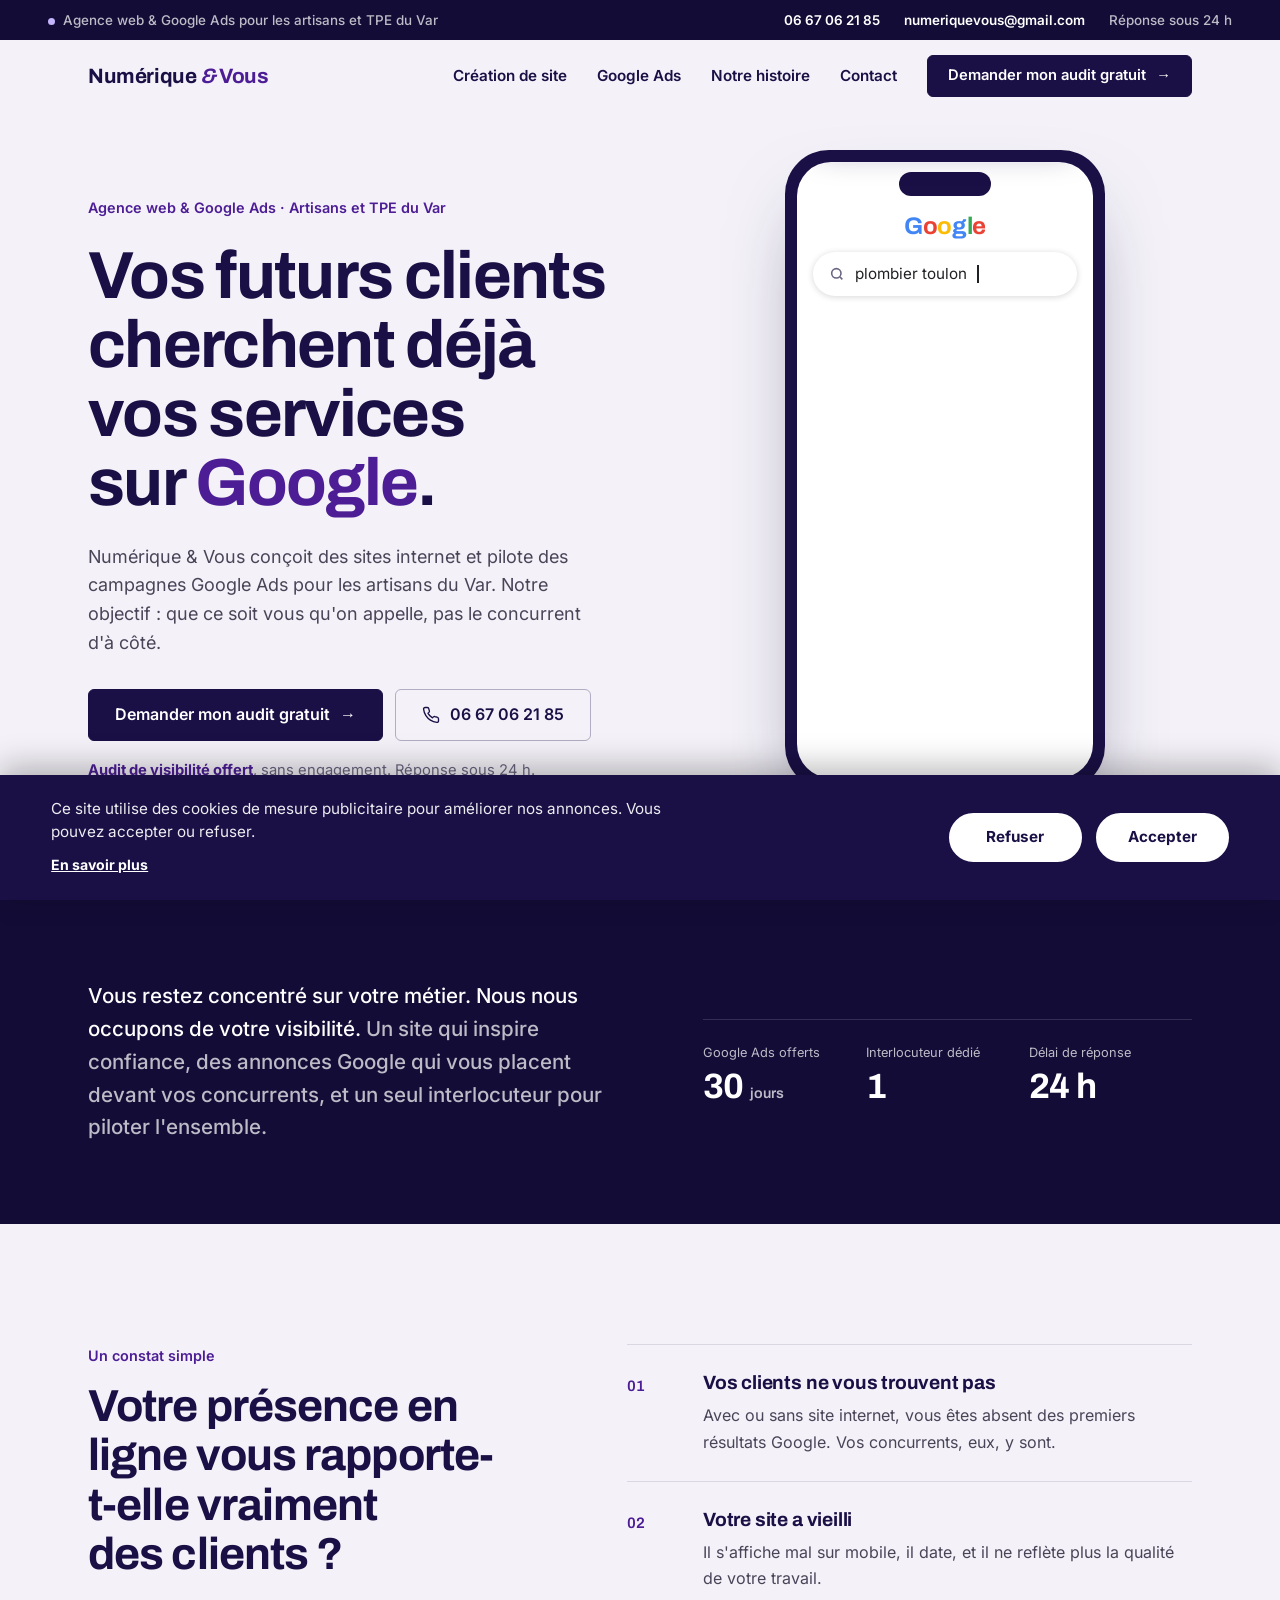
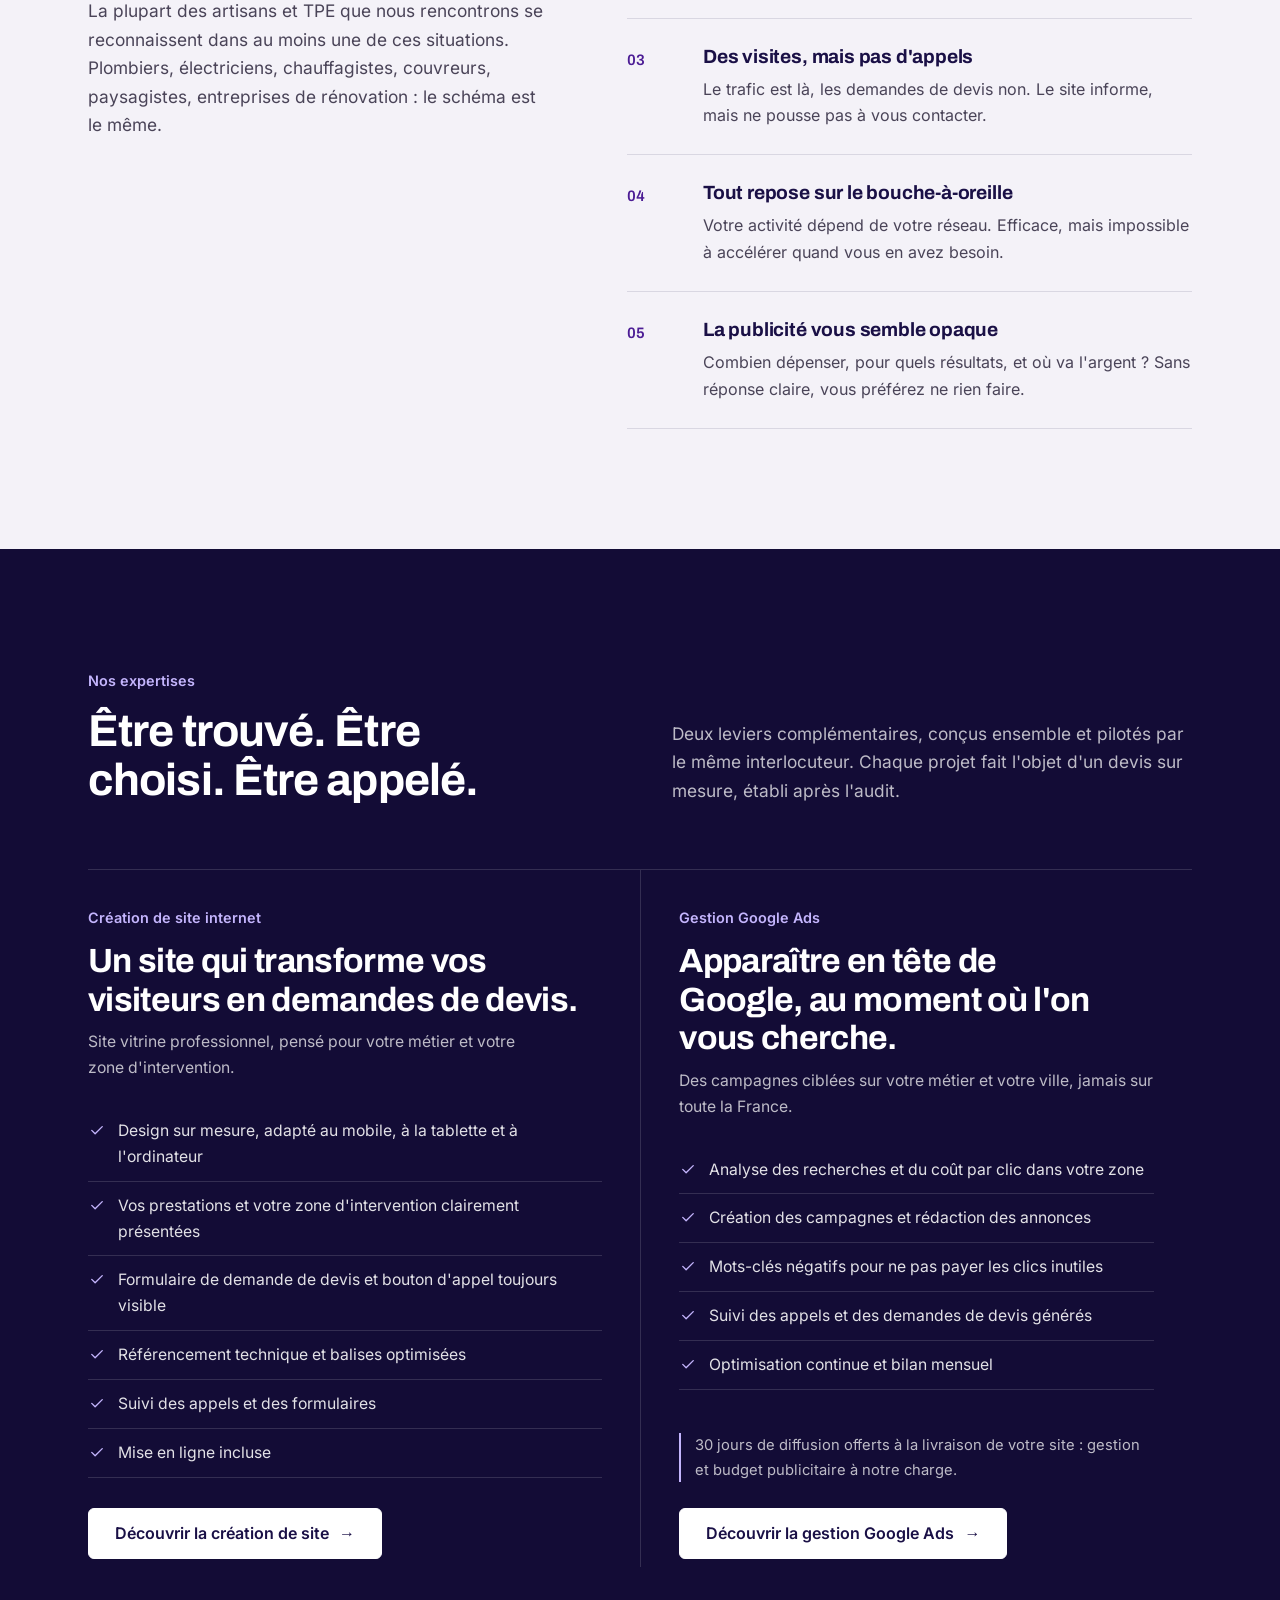
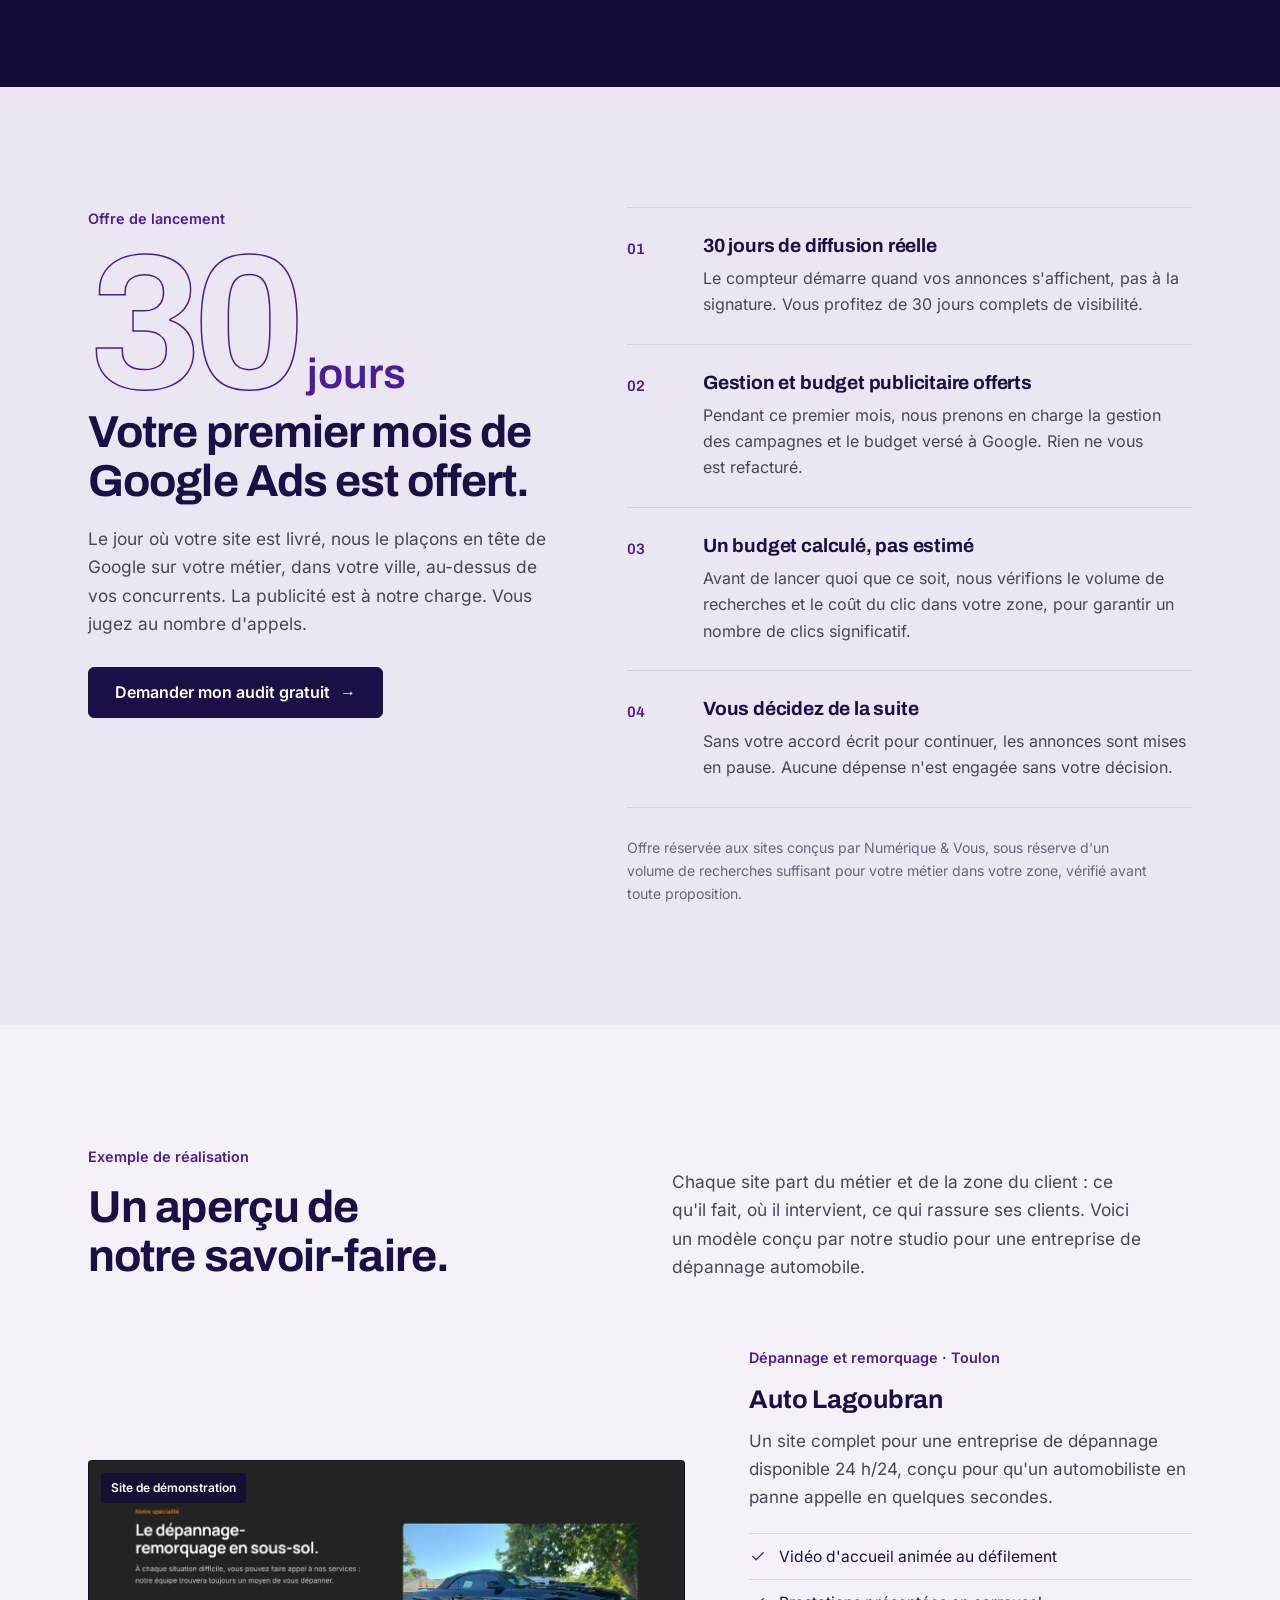
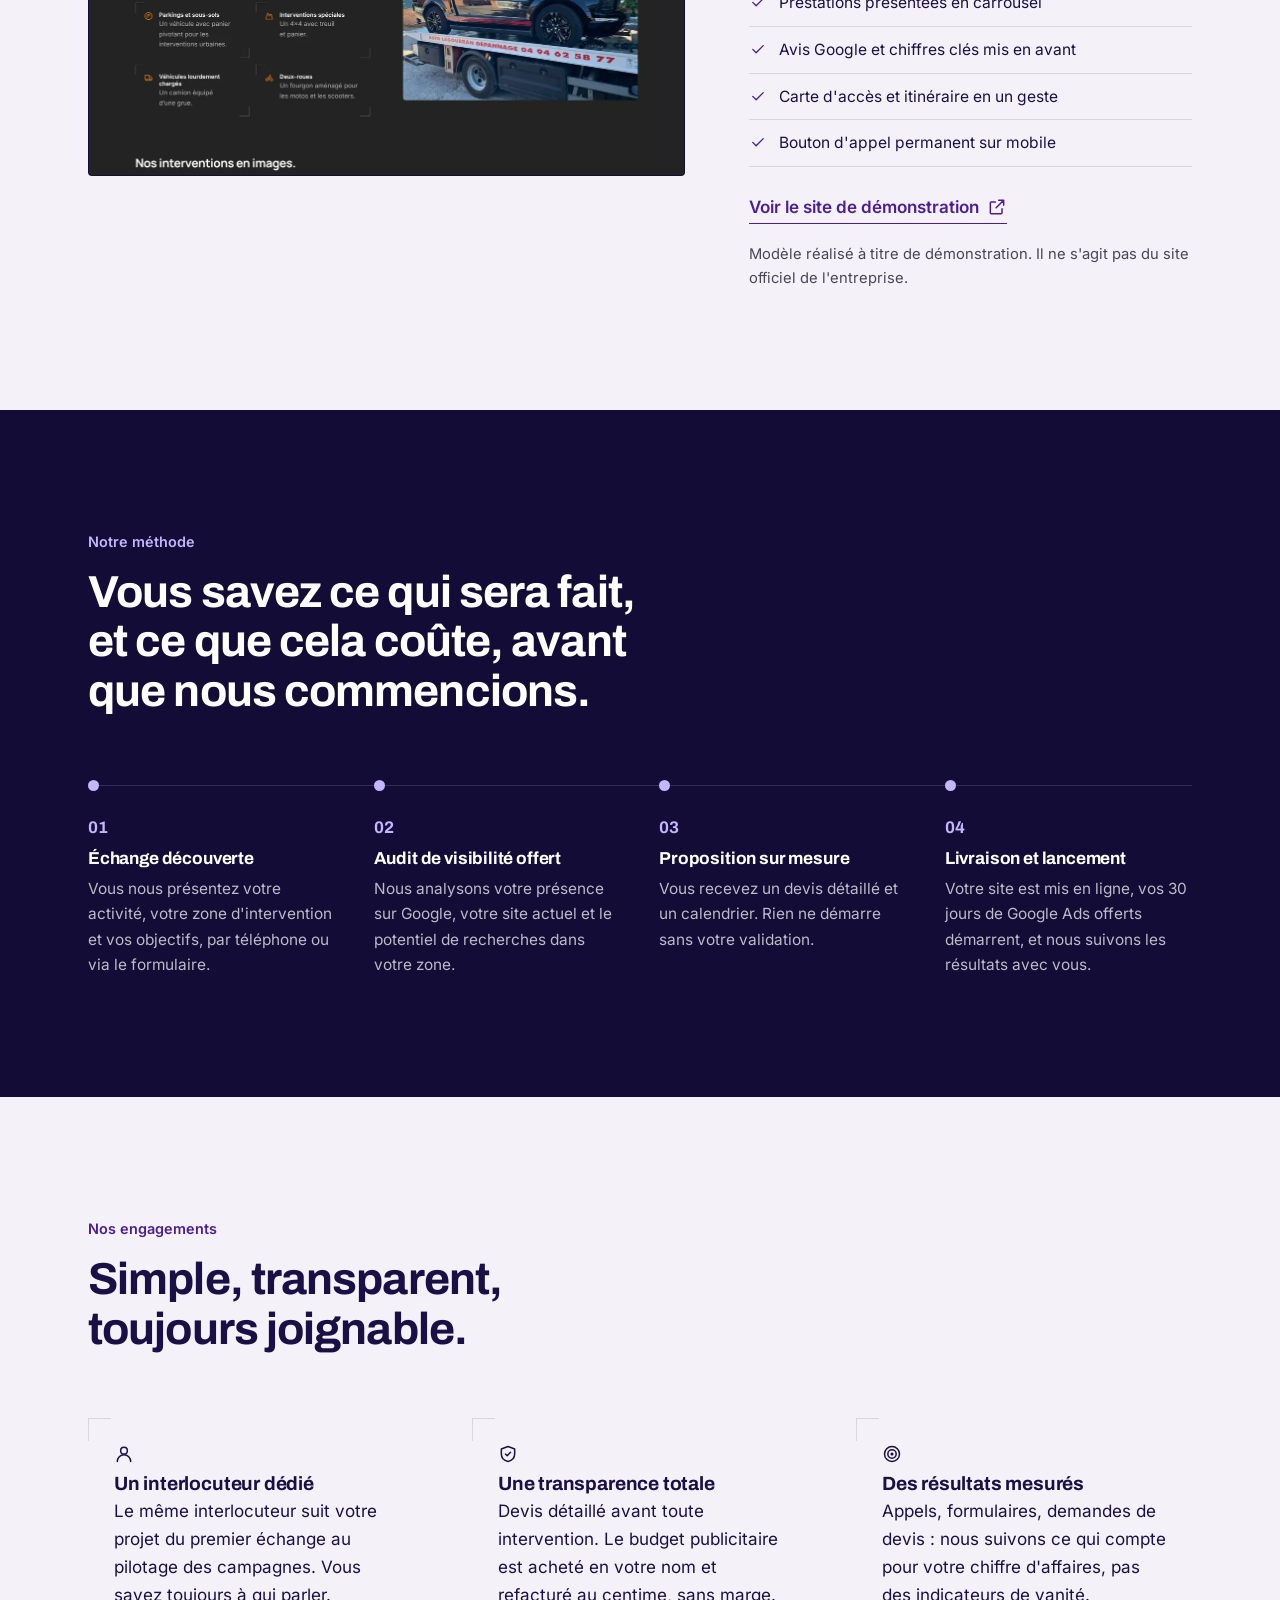
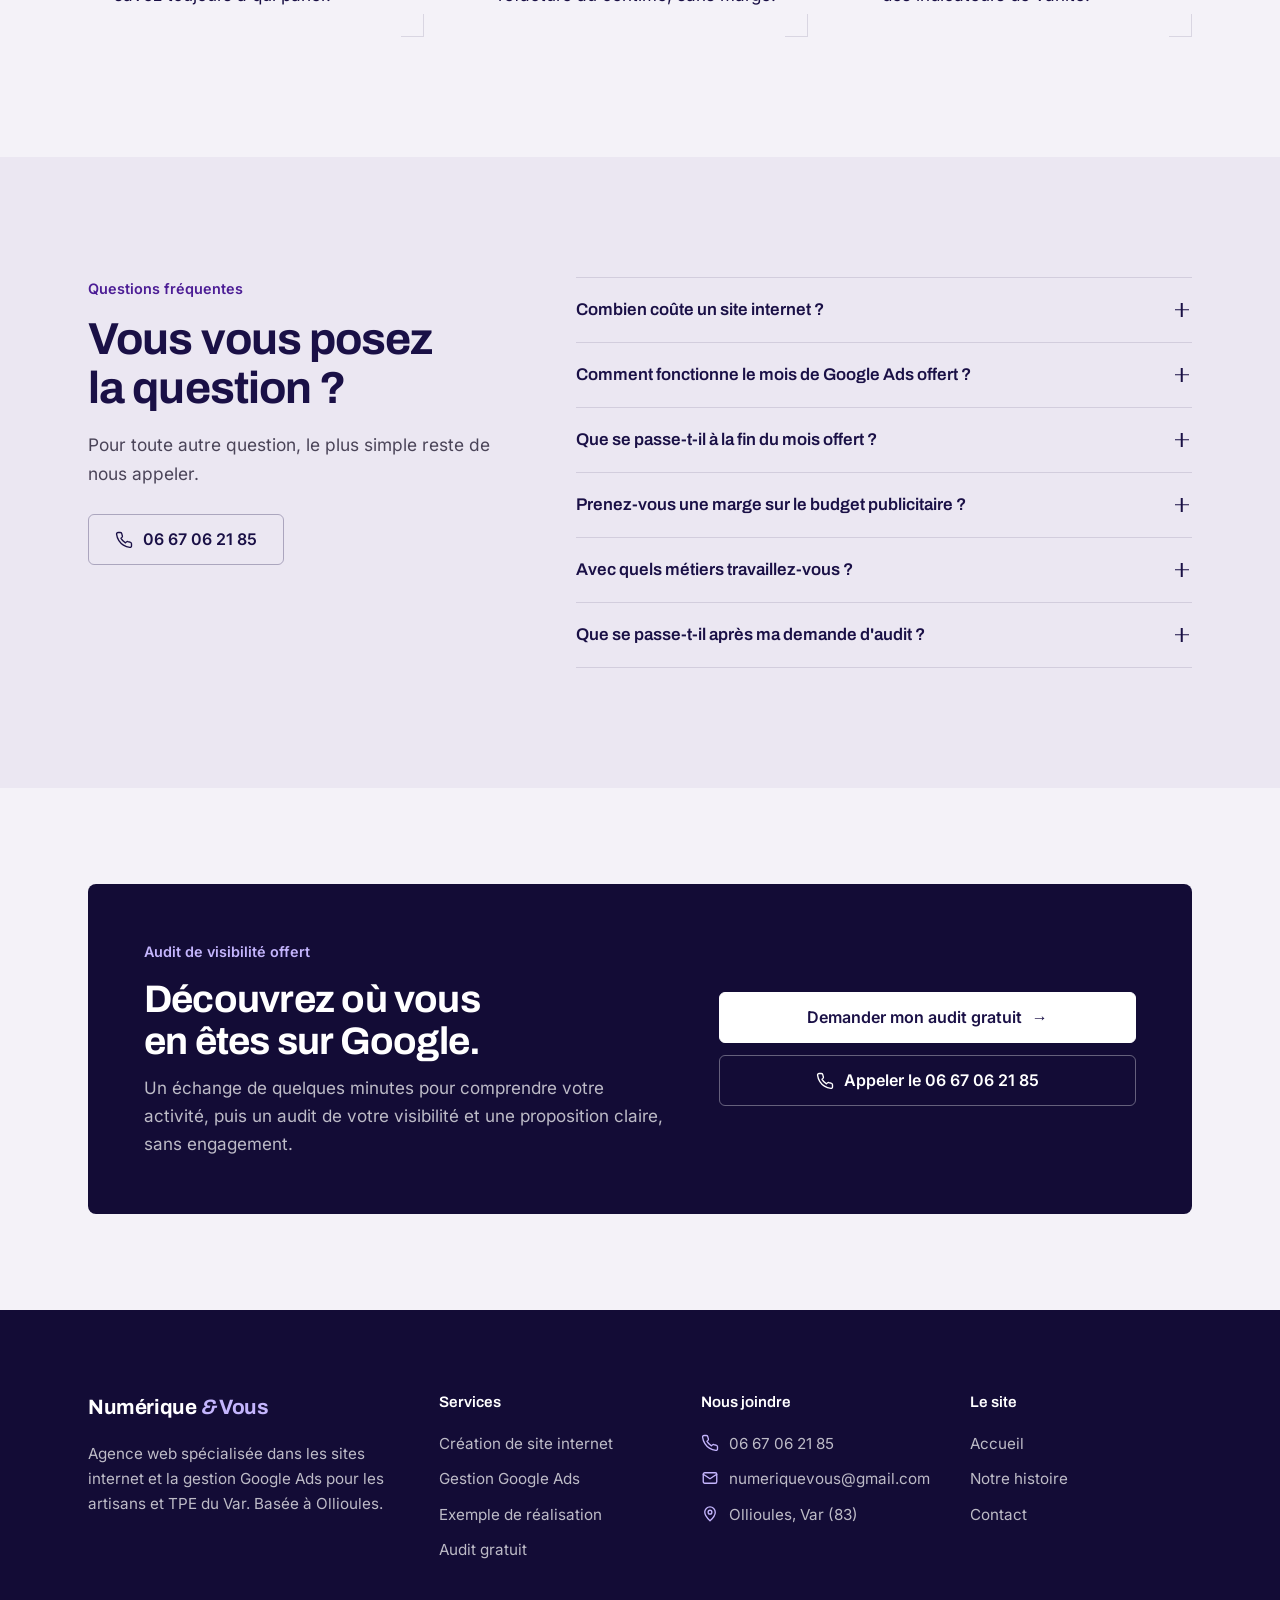
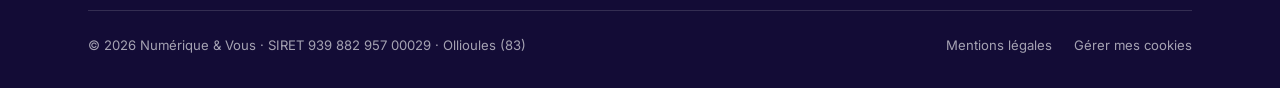
==== commit 835d942d: "Ton d'agence, offre Google Ads 30 jours offerts, suppression des prix - Retire tous les prix (pages," ====
--- a/index.html
+++ b/index.html
@@ -4,7 +4,7 @@
 <meta charset="UTF-8">
 <meta name="viewport" content="width=device-width, initial-scale=1.0">
 <title>Sites internet &amp; Google Ads pour artisans et TPE | Numérique &amp; Vous</title>
-<meta name="description" content="Numérique &amp; Vous aide les artisans et TPE (plombiers, électriciens, chauffagistes, couvreurs...) à développer leur visibilité sur Google et à générer des demandes de devis. Site internet à partir de 499 €, Google Ads à partir de 199 €/mois.">
+<meta name="description" content="Numérique &amp; Vous aide les artisans et TPE (plombiers, électriciens, chauffagistes, couvreurs...) à développer leur visibilité sur Google et à générer des demandes de devis. Audit de visibilité offert, devis sur mesure.">
 <meta name="author" content="Loïc Auvray">
 <meta name="robots" content="index, follow">
 <link rel="canonical" href="https://www.numeriquevous.fr/">
@@ -13,7 +13,7 @@
 <link rel="icon" type="image/png" sizes="32x32" href="/favicon-32.png?v=2">
 <link rel="apple-touch-icon" href="/apple-touch-icon.png?v=2">
 <meta property="og:title" content="Sites internet &amp; Google Ads pour artisans et TPE | Numérique &amp; Vous">
-<meta property="og:description" content="Numérique &amp; Vous aide les artisans et TPE à développer leur visibilité sur Google et à transformer leurs visiteurs en demandes de devis. Site internet à partir de 499 €, Google Ads à partir de 199 €/mois.">
+<meta property="og:description" content="Numérique &amp; Vous aide les artisans et TPE à développer leur visibilité sur Google et à transformer leurs visiteurs en demandes de devis. Audit de visibilité offert, devis sur mesure.">
 <meta property="og:url" content="https://www.numeriquevous.fr/">
 <meta property="og:type" content="website">
 <meta property="og:locale" content="fr_FR">
@@ -31,7 +31,7 @@
   "@context": "https://schema.org",
   "@type": "ProfessionalService",
   "name": "Numérique & Vous",
-  "description": "Création de sites internet professionnels et gestion de campagnes Google Ads pour artisans et TPE.",
+  "description": "Agence web : création de sites internet professionnels et gestion de campagnes Google Ads pour artisans et TPE du Var.",
   "url": "https://www.numeriquevous.fr",
   "telephone": "+33667062185",
   "email": "numeriquevous@gmail.com",
@@ -43,16 +43,12 @@
       "@type": "Offer",
       "name": "Création de site internet professionnel",
       "url": "https://www.numeriquevous.fr/creation-site-internet",
-      "priceCurrency": "EUR",
-      "price": "499",
       "description": "Site vitrine professionnel jusqu'à 5 pages, responsive, avec formulaire de demande de devis."
     },
     {
       "@type": "Offer",
       "name": "Gestion de campagnes Google Ads",
       "url": "https://www.numeriquevous.fr/google-ads",
-      "priceCurrency": "EUR",
-      "price": "199",
       "description": "Gestion mensuelle de campagnes Google Ads pour artisans et TPE, hors budget publicitaire versé à Google."
     }
   ]
@@ -70,7 +66,7 @@
 <body>
 
 <div class="topbar" id="topbar">
-  <div class="topbar-left"><span><span class="pulse"></span>Sites internet &amp; Google Ads pour artisans et TPE du Var</span></div>
+  <div class="topbar-left"><span><span class="pulse"></span>Agence web &amp; Google Ads pour les artisans et TPE du Var</span></div>
   <div class="topbar-right">
     <a href="tel:+33667062185" onclick="gtag('event','conversion_appel',{event_category:'contact'})">06&nbsp;67&nbsp;06&nbsp;21&nbsp;85</a>
     <a href="mailto:numeriquevous@gmail.com">numeriquevous@gmail.com</a>
@@ -106,14 +102,14 @@
 <main>
 <section class="nv-hero" id="top" aria-labelledby="nv-title">
   <div class="nv-copy">
-    <span class="label">Sites internet &amp; Google Ads · Artisans et TPE du Var</span>
+    <span class="label">Agence web &amp; Google Ads · Artisans et TPE du Var</span>
     <h1 id="nv-title">Vos futurs clients cherchent déjà vos services sur <span class="nv-hl">Google</span>.</h1>
-    <p class="nv-lead">Je crée des sites et des campagnes Google Ads pour les artisans du Var. Objectif&nbsp;: que ce soit vous qu'on appelle, pas le concurrent d'à côté.</p>
+    <p class="nv-lead">Numérique &amp; Vous conçoit des sites internet et pilote des campagnes Google Ads pour les artisans du Var. Notre objectif&nbsp;: que ce soit vous qu'on appelle, pas le concurrent d'à côté.</p>
     <div class="hero-ctas nv-ctas">
       <a href="/contact" class="btn">Demander mon audit gratuit <span class="arr">→</span></a>
       <a href="tel:+33667062185" class="btn ghost" onclick="gtag('event','conversion_appel',{event_category:'contact'})"><svg class="i" viewBox="0 0 24 24" aria-hidden="true"><path d="M22 16.9v3a2 2 0 0 1-2.2 2 19.8 19.8 0 0 1-8.6-3.1 19.5 19.5 0 0 1-6-6A19.8 19.8 0 0 1 2.1 4.2 2 2 0 0 1 4.1 2h3a2 2 0 0 1 2 1.7c.1.9.4 1.8.7 2.7a2 2 0 0 1-.5 2.1L8 9.8a16 16 0 0 0 6 6l1.3-1.3a2 2 0 0 1 2.1-.4c.9.3 1.8.6 2.7.7a2 2 0 0 1 1.7 2z"/></svg> 06&nbsp;67&nbsp;06&nbsp;21&nbsp;85</a>
     </div>
-    <p class="nv-reassure"><strong>Audit gratuit</strong> et sans engagement. Réponse sous 24&nbsp;h.</p>
+    <p class="nv-reassure"><strong>Audit de visibilité offert</strong>, sans engagement. Réponse sous 24&nbsp;h.</p>
   </div>
 
   <div class="nv-stage" aria-hidden="true">
@@ -166,10 +162,10 @@
 
 <section class="dark intro" aria-label="Numérique &amp; Vous en bref">
   <div class="wrap intro-grid">
-    <p class="intro-text reveal">Numérique &amp; Vous crée des sites internet et pilote des campagnes Google Ads pour les artisans et TPE du Var. <span>Un seul interlocuteur, des prix annoncés avant de commencer, et un objectif mesurable&nbsp;: plus de demandes de devis.</span></p>
+    <p class="intro-text reveal">Vous restez concentré sur votre métier. Nous nous occupons de votre visibilité. <span>Un site qui inspire confiance, des annonces Google qui vous placent devant vos concurrents, et un seul interlocuteur pour piloter l'ensemble.</span></p>
     <div class="figures reveal d1">
-      <div><small>Site vitrine, dès</small><b>499&nbsp;€</b></div>
-      <div><small>Google Ads, dès</small><b>199&nbsp;€<span>/mois</span></b></div>
+      <div><small>Google Ads offerts</small><b>30&nbsp;<span>jours</span></b></div>
+      <div><small>Interlocuteur dédié</small><b>1</b></div>
       <div><small>Délai de réponse</small><b>24&nbsp;h</b></div>
     </div>
   </div>
@@ -180,14 +176,14 @@
     <div class="sticky reveal">
       <span class="label">Un constat simple</span>
       <h2>Votre présence en ligne vous rapporte-t-elle vraiment des clients&nbsp;?</h2>
-      <p class="lead">Beaucoup d'artisans et de TPE se reconnaissent dans une ou plusieurs de ces situations. Plombiers, électriciens, chauffagistes, couvreurs, serruriers, paysagistes, peintres, rénovation&nbsp;: le schéma est le même.</p>
+      <p class="lead">La plupart des artisans et TPE que nous rencontrons se reconnaissent dans au moins une de ces situations. Plombiers, électriciens, chauffagistes, couvreurs, paysagistes, entreprises de rénovation&nbsp;: le schéma est le même.</p>
     </div>
     <ol class="rows reveal d1">
-      <li><span class="n">01</span><div><h3>Manque de visibilité</h3><p>Avec ou sans site internet, vos clients potentiels ne vous trouvent pas facilement sur Google, ou trouvent vos concurrents avant vous.</p></div></li>
-      <li><span class="n">02</span><div><h3>Un site vieillissant</h3><p>Le site existe, mais il date, s'affiche mal sur mobile ou n'inspire plus confiance.</p></div></li>
-      <li><span class="n">03</span><div><h3>Un site qui ne convertit pas</h3><p>Il y a du trafic, mais peu ou pas de demandes de devis qui en ressortent.</p></div></li>
-      <li><span class="n">04</span><div><h3>Dépendance au bouche-à-oreille</h3><p>L'activité tourne surtout grâce au réseau et aux recommandations, ce qui limite la croissance.</p></div></li>
-      <li><span class="n">05</span><div><h3>Des concurrents plus visibles</h3><p>D'autres entreprises de votre secteur apparaissent avant vous sur les recherches locales.</p></div></li>
+      <li><span class="n">01</span><div><h3>Vos clients ne vous trouvent pas</h3><p>Avec ou sans site internet, vous êtes absent des premiers résultats Google. Vos concurrents, eux, y sont.</p></div></li>
+      <li><span class="n">02</span><div><h3>Votre site a vieilli</h3><p>Il s'affiche mal sur mobile, il date, et il ne reflète plus la qualité de votre travail.</p></div></li>
+      <li><span class="n">03</span><div><h3>Des visites, mais pas d'appels</h3><p>Le trafic est là, les demandes de devis non. Le site informe, mais ne pousse pas à vous contacter.</p></div></li>
+      <li><span class="n">04</span><div><h3>Tout repose sur le bouche-à-oreille</h3><p>Votre activité dépend de votre réseau. Efficace, mais impossible à accélérer quand vous en avez besoin.</p></div></li>
+      <li><span class="n">05</span><div><h3>La publicité vous semble opaque</h3><p>Combien dépenser, pour quels résultats, et où va l'argent&nbsp;? Sans réponse claire, vous préférez ne rien faire.</p></div></li>
     </ol>
   </div>
 </section>
@@ -196,98 +192,122 @@
   <div class="wrap">
     <div class="head-split reveal">
       <div>
-        <span class="label">Nos offres</span>
-        <h2>Deux leviers, un seul interlocuteur.</h2>
-      </div>
-      <p class="lead">Un site qui donne envie de vous contacter, et des campagnes Google Ads qui vous placent devant vos concurrents au moment où le client cherche.</p>
+        <span class="label">Nos expertises</span>
+        <h2>Être trouvé. Être choisi. Être appelé.</h2>
+      </div>
+      <p class="lead">Deux leviers complémentaires, conçus ensemble et pilotés par le même interlocuteur. Chaque projet fait l'objet d'un devis sur mesure, établi après l'audit.</p>
     </div>
     <div class="offers">
       <div class="offer reveal">
-        <span class="kind">Site internet</span>
-        <div class="price"><span class="from">À partir de</span>499&nbsp;€</div>
-        <p class="sub">Site vitrine professionnel, jusqu'à 5 pages.</p>
-        <ul>
-        <li><svg class="i" viewBox="0 0 24 24" aria-hidden="true"><path d="m5 12.5 4.5 4.5L19 7.5"/></svg><span>Design professionnel et responsive (mobile, tablette, ordinateur)</span></li>
-        <li><svg class="i" viewBox="0 0 24 24" aria-hidden="true"><path d="m5 12.5 4.5 4.5L19 7.5"/></svg><span>Présentation de vos prestations et de votre zone d'intervention</span></li>
-        <li><svg class="i" viewBox="0 0 24 24" aria-hidden="true"><path d="m5 12.5 4.5 4.5L19 7.5"/></svg><span>Formulaire de demande de devis</span></li>
-        <li><svg class="i" viewBox="0 0 24 24" aria-hidden="true"><path d="m5 12.5 4.5 4.5L19 7.5"/></svg><span>Bouton d'appel direct visible sur mobile</span></li>
-        <li><svg class="i" viewBox="0 0 24 24" aria-hidden="true"><path d="m5 12.5 4.5 4.5L19 7.5"/></svg><span>SEO technique de base et balises principales optimisées</span></li>
+        <span class="kind">Création de site internet</span>
+        <p class="pitch">Un site qui transforme vos visiteurs en demandes de devis.</p>
+        <p class="sub">Site vitrine professionnel, pensé pour votre métier et votre zone d'intervention.</p>
+        <ul>
+        <li><svg class="i" viewBox="0 0 24 24" aria-hidden="true"><path d="m5 12.5 4.5 4.5L19 7.5"/></svg><span>Design sur mesure, adapté au mobile, à la tablette et à l'ordinateur</span></li>
+        <li><svg class="i" viewBox="0 0 24 24" aria-hidden="true"><path d="m5 12.5 4.5 4.5L19 7.5"/></svg><span>Vos prestations et votre zone d'intervention clairement présentées</span></li>
+        <li><svg class="i" viewBox="0 0 24 24" aria-hidden="true"><path d="m5 12.5 4.5 4.5L19 7.5"/></svg><span>Formulaire de demande de devis et bouton d'appel toujours visible</span></li>
+        <li><svg class="i" viewBox="0 0 24 24" aria-hidden="true"><path d="m5 12.5 4.5 4.5L19 7.5"/></svg><span>Référencement technique et balises optimisées</span></li>
+        <li><svg class="i" viewBox="0 0 24 24" aria-hidden="true"><path d="m5 12.5 4.5 4.5L19 7.5"/></svg><span>Suivi des appels et des formulaires</span></li>
         <li><svg class="i" viewBox="0 0 24 24" aria-hidden="true"><path d="m5 12.5 4.5 4.5L19 7.5"/></svg><span>Mise en ligne incluse</span></li>
         </ul>
-        <div class="actions"><a href="/creation-site-internet" class="btn light">L'offre site internet <span class="arr">→</span></a></div>
+        <div class="actions"><a href="/creation-site-internet" class="btn light">Découvrir la création de site <span class="arr">→</span></a></div>
       </div>
       <div class="offer reveal d1">
-        <span class="kind">Google Ads</span>
-        <div class="price"><span class="from">À partir de</span>199&nbsp;€<small>/mois</small></div>
-        <p class="sub">Mise en place à partir de 249&nbsp;€.</p>
-        <ul>
-        <li><svg class="i" viewBox="0 0 24 24" aria-hidden="true"><path d="m5 12.5 4.5 4.5L19 7.5"/></svg><span>Recherche de mots-clés et ciblage géographique</span></li>
+        <span class="kind">Gestion Google Ads</span>
+        <p class="pitch">Apparaître en tête de Google, au moment où l'on vous cherche.</p>
+        <p class="sub">Des campagnes ciblées sur votre métier et votre ville, jamais sur toute la France.</p>
+        <ul>
+        <li><svg class="i" viewBox="0 0 24 24" aria-hidden="true"><path d="m5 12.5 4.5 4.5L19 7.5"/></svg><span>Analyse des recherches et du coût par clic dans votre zone</span></li>
         <li><svg class="i" viewBox="0 0 24 24" aria-hidden="true"><path d="m5 12.5 4.5 4.5L19 7.5"/></svg><span>Création des campagnes et rédaction des annonces</span></li>
-        <li><svg class="i" viewBox="0 0 24 24" aria-hidden="true"><path d="m5 12.5 4.5 4.5L19 7.5"/></svg><span>Mots-clés négatifs, pour éviter le budget perdu</span></li>
-        <li><svg class="i" viewBox="0 0 24 24" aria-hidden="true"><path d="m5 12.5 4.5 4.5L19 7.5"/></svg><span>Suivi des conversions (appels, formulaires)</span></li>
-        <li><svg class="i" viewBox="0 0 24 24" aria-hidden="true"><path d="m5 12.5 4.5 4.5L19 7.5"/></svg><span>Optimisation régulière et suivi des performances</span></li>
-        </ul>
-        <p class="note">Le budget publicitaire versé à Google est toujours séparé de nos honoraires de gestion.</p>
-        <div class="actions"><a href="/google-ads" class="btn light">L'offre Google Ads <span class="arr">→</span></a></div>
-      </div>
-    </div>
-  </div>
-</section>
-
-<section id="realisations" class="alt">
+        <li><svg class="i" viewBox="0 0 24 24" aria-hidden="true"><path d="m5 12.5 4.5 4.5L19 7.5"/></svg><span>Mots-clés négatifs pour ne pas payer les clics inutiles</span></li>
+        <li><svg class="i" viewBox="0 0 24 24" aria-hidden="true"><path d="m5 12.5 4.5 4.5L19 7.5"/></svg><span>Suivi des appels et des demandes de devis générés</span></li>
+        <li><svg class="i" viewBox="0 0 24 24" aria-hidden="true"><path d="m5 12.5 4.5 4.5L19 7.5"/></svg><span>Optimisation continue et bilan mensuel</span></li>
+        </ul>
+        <p class="note">30 jours de diffusion offerts à la livraison de votre site&nbsp;: gestion et budget publicitaire à notre charge.</p>
+        <div class="actions"><a href="/google-ads" class="btn light">Découvrir la gestion Google Ads <span class="arr">→</span></a></div>
+      </div>
+    </div>
+  </div>
+</section>
+
+<section id="offre-lancement" class="alt launch">
+  <div class="wrap split">
+    <div class="sticky reveal">
+      <span class="label">Offre de lancement</span>
+      <span class="bignum" aria-hidden="true">30<small>jours</small></span>
+      <h2>Votre premier mois de Google Ads est offert.</h2>
+      <p class="lead">Le jour où votre site est livré, nous le plaçons en tête de Google sur votre métier, dans votre ville, au-dessus de vos concurrents. La publicité est à notre charge. Vous jugez au nombre d'appels.</p>
+      <div style="margin-top:28px"><a href="/contact" class="btn">Demander mon audit gratuit <span class="arr">→</span></a></div>
+    </div>
+    <div class="reveal d1">
+      <ol class="rows">
+        <li><span class="n">01</span><div><h3>30 jours de diffusion réelle</h3><p>Le compteur démarre quand vos annonces s'affichent, pas à la signature. Vous profitez de 30 jours complets de visibilité.</p></div></li>
+        <li><span class="n">02</span><div><h3>Gestion et budget publicitaire offerts</h3><p>Pendant ce premier mois, nous prenons en charge la gestion des campagnes et le budget versé à Google. Rien ne vous est refacturé.</p></div></li>
+        <li><span class="n">03</span><div><h3>Un budget calculé, pas estimé</h3><p>Avant de lancer quoi que ce soit, nous vérifions le volume de recherches et le coût du clic dans votre zone, pour garantir un nombre de clics significatif.</p></div></li>
+        <li><span class="n">04</span><div><h3>Vous décidez de la suite</h3><p>Sans votre accord écrit pour continuer, les annonces sont mises en pause. Aucune dépense n'est engagée sans votre décision.</p></div></li>
+      </ol>
+      <p class="conditions">Offre réservée aux sites conçus par Numérique &amp; Vous, sous réserve d'un volume de recherches suffisant pour votre métier dans votre zone, vérifié avant toute proposition.</p>
+    </div>
+  </div>
+</section>
+
+<section id="realisation">
   <div class="wrap">
     <div class="head-split reveal">
       <div>
-        <span class="label">Réalisations</span>
-        <h2>Des sites pensés pour faire sonner le téléphone.</h2>
-      </div>
-      <p class="lead">Chaque site part du métier et de la zone du client&nbsp;: ce qu'il fait, où il intervient, ce qui rassure ses clients. Voici deux projets de démonstration.</p>
-    </div>
-    <div class="work">
-      <figure class="reveal">
-        <a class="shot" href="https://auto-lagoubran-maquette.netlify.app/" target="_blank" rel="noopener">
-          <img src="/images/realisations/auto-lagoubran.webp" alt="Maquette du site Auto Lagoubran : section spécialité dépannage en sous-sol avec photo de dépanneuse" width="1200" height="692" loading="lazy">
-          <span class="tag">Maquette · voir le site <svg class="i" viewBox="0 0 24 24" aria-hidden="true"><path d="M14 4h6v6M20 4l-9 9"/><path d="M18 14v5a1 1 0 0 1-1 1H5a1 1 0 0 1-1-1V7a1 1 0 0 1 1-1h5"/></svg></span>
-        </a>
-        <figcaption><span class="n">01</span><h3>Auto Lagoubran — dépannage et remorquage, Toulon</h3><p>Site complet&nbsp;: vidéo d'accueil au défilement, prestations en carrousel, avis Google, carte d'accès et appel en un geste sur mobile.</p></figcaption>
-      </figure>
-      <figure class="reveal d1">
-        <div class="shot">
-          <img src="/images/realisations/activ-plomberie.webp" alt="Maquette du site Activ Plomberie : titre Réactif, Honnête, De confiance et bouton d'appel" width="1200" height="750" loading="lazy">
-          <span class="tag">Maquette</span>
-        </div>
-        <figcaption><span class="n">02</span><h3>Activ Plomberie — plombier, Toulon</h3><p>Site d'une page centré sur l'appel&nbsp;: les avis Google mis en avant dès l'accueil, trois services clairs, une barre d'appel fixe sur mobile.</p></figcaption>
-      </figure>
-    </div>
-    <p class="work-note">Ces maquettes ont été réalisées de notre propre initiative pour présenter notre travail à ces entreprises. Elles ne constituent pas leurs sites officiels.</p>
-  </div>
-</section>
-
-<section id="methode">
+        <span class="label">Exemple de réalisation</span>
+        <h2>Un aperçu de notre savoir-faire.</h2>
+      </div>
+      <p class="lead">Chaque site part du métier et de la zone du client&nbsp;: ce qu'il fait, où il intervient, ce qui rassure ses clients. Voici un modèle conçu par notre studio pour une entreprise de dépannage automobile.</p>
+    </div>
+    <div class="feature">
+      <a class="shot reveal" href="https://auto-lagoubran-maquette.netlify.app/" target="_blank" rel="noopener">
+        <img src="/images/realisations/auto-lagoubran.webp" alt="Site de démonstration Auto Lagoubran : section spécialité dépannage en sous-sol avec photo de dépanneuse" width="1200" height="633" loading="lazy">
+        <span class="tag">Site de démonstration</span>
+      </a>
+      <div class="reveal d1">
+        <span class="label">Dépannage et remorquage · Toulon</span>
+        <h3>Auto Lagoubran</h3>
+        <p>Un site complet pour une entreprise de dépannage disponible 24&nbsp;h/24, conçu pour qu'un automobiliste en panne appelle en quelques secondes.</p>
+        <ul>
+        <li><svg class="i" viewBox="0 0 24 24" aria-hidden="true"><path d="m5 12.5 4.5 4.5L19 7.5"/></svg><span>Vidéo d'accueil animée au défilement</span></li>
+        <li><svg class="i" viewBox="0 0 24 24" aria-hidden="true"><path d="m5 12.5 4.5 4.5L19 7.5"/></svg><span>Prestations présentées en carrousel</span></li>
+        <li><svg class="i" viewBox="0 0 24 24" aria-hidden="true"><path d="m5 12.5 4.5 4.5L19 7.5"/></svg><span>Avis Google et chiffres clés mis en avant</span></li>
+        <li><svg class="i" viewBox="0 0 24 24" aria-hidden="true"><path d="m5 12.5 4.5 4.5L19 7.5"/></svg><span>Carte d'accès et itinéraire en un geste</span></li>
+        <li><svg class="i" viewBox="0 0 24 24" aria-hidden="true"><path d="m5 12.5 4.5 4.5L19 7.5"/></svg><span>Bouton d'appel permanent sur mobile</span></li>
+        </ul>
+        <a class="link-arrow" href="https://auto-lagoubran-maquette.netlify.app/" target="_blank" rel="noopener">Voir le site de démonstration <svg class="i" viewBox="0 0 24 24" aria-hidden="true"><path d="M14 4h6v6M20 4l-9 9"/><path d="M18 14v5a1 1 0 0 1-1 1H5a1 1 0 0 1-1-1V7a1 1 0 0 1 1-1h5"/></svg></a>
+        <p class="work-note">Modèle réalisé à titre de démonstration. Il ne s'agit pas du site officiel de l'entreprise.</p>
+      </div>
+    </div>
+  </div>
+</section>
+
+<section id="methode" class="dark">
   <div class="wrap">
     <div class="head reveal">
-      <span class="label">Comment ça marche</span>
-      <h2>Vous savez ce qui va être fait, et ce que ça coûte, avant que ça commence.</h2>
+      <span class="label">Notre méthode</span>
+      <h2>Vous savez ce qui sera fait, et ce que cela coûte, avant que nous commencions.</h2>
     </div>
     <ol class="timeline reveal d1" style="--steps:4">
-      <li><span class="step-n">01</span><h3>Vous décrivez votre activité</h3><p>Par téléphone ou via le formulaire&nbsp;: votre métier, votre zone, ce que vous cherchez à obtenir.</p></li>
-      <li><span class="step-n">02</span><h3>Audit gratuit</h3><p>J'analyse votre présence sur Google, votre site et votre parcours de prise de contact.</p></li>
-      <li><span class="step-n">03</span><h3>Proposition chiffrée</h3><p>Site, Google Ads ou les deux&nbsp;: une solution adaptée, avec un prix clair et un calendrier.</p></li>
-      <li><span class="step-n">04</span><h3>Mise en œuvre et suivi</h3><p>Une fois validé, je mets en place et reste votre interlocuteur pour la suite.</p></li>
+      <li><span class="step-n">01</span><h3>Échange découverte</h3><p>Vous nous présentez votre activité, votre zone d'intervention et vos objectifs, par téléphone ou via le formulaire.</p></li>
+      <li><span class="step-n">02</span><h3>Audit de visibilité offert</h3><p>Nous analysons votre présence sur Google, votre site actuel et le potentiel de recherches dans votre zone.</p></li>
+      <li><span class="step-n">03</span><h3>Proposition sur mesure</h3><p>Vous recevez un devis détaillé et un calendrier. Rien ne démarre sans votre validation.</p></li>
+      <li><span class="step-n">04</span><h3>Livraison et lancement</h3><p>Votre site est mis en ligne, vos 30 jours de Google Ads offerts démarrent, et nous suivons les résultats avec vous.</p></li>
     </ol>
   </div>
 </section>
 
-<section id="approche" class="dark alt2">
+<section id="approche">
   <div class="wrap">
     <div class="head reveal">
-      <span class="label">Notre approche</span>
+      <span class="label">Nos engagements</span>
       <h2>Simple, transparent, toujours joignable.</h2>
     </div>
     <div class="cols">
-      <div class="corner reveal"><span class="ic"><svg class="i" viewBox="0 0 24 24" aria-hidden="true"><circle cx="12" cy="8" r="4"/><path d="M4 21a8 8 0 0 1 16 0"/></svg></span><h3>Interlocuteur unique</h3><p>Vous échangez directement avec la personne qui conçoit votre site et gère vos campagnes. Pas d'intermédiaire, pas de ticket.</p></div>
-      <div class="corner reveal d1"><span class="ic"><svg class="i" viewBox="0 0 24 24" aria-hidden="true"><path d="M17 6.5A7 7 0 1 0 17 17.5"/><path d="M4 10h9M4 14h9"/></svg></span><h3>Transparence</h3><p>Un devis clair avant toute intervention, et le budget publicitaire toujours distinct de nos honoraires.</p></div>
-      <div class="corner reveal d2"><span class="ic"><svg class="i" viewBox="0 0 24 24" aria-hidden="true"><circle cx="12" cy="12" r="9"/><circle cx="12" cy="12" r="5"/><circle cx="12" cy="12" r="1"/></svg></span><h3>Orienté résultats</h3><p>Un beau site ne suffit pas. Chaque élément est pensé pour faciliter la prise de contact et produire des demandes de devis.</p></div>
+      <div class="corner reveal"><span class="ic"><svg class="i" viewBox="0 0 24 24" aria-hidden="true"><circle cx="12" cy="8" r="4"/><path d="M4 21a8 8 0 0 1 16 0"/></svg></span><h3>Un interlocuteur dédié</h3><p>Le même interlocuteur suit votre projet du premier échange au pilotage des campagnes. Vous savez toujours à qui parler.</p></div>
+      <div class="corner reveal d1"><span class="ic"><svg class="i" viewBox="0 0 24 24" aria-hidden="true"><path d="M12 3 4 6v6c0 5 3.5 8 8 9 4.5-1 8-4 8-9V6z"/><path d="m9 12 2 2 4-4"/></svg></span><h3>Une transparence totale</h3><p>Devis détaillé avant toute intervention. Le budget publicitaire est acheté en votre nom et refacturé au centime, sans marge.</p></div>
+      <div class="corner reveal d2"><span class="ic"><svg class="i" viewBox="0 0 24 24" aria-hidden="true"><circle cx="12" cy="12" r="9"/><circle cx="12" cy="12" r="5"/><circle cx="12" cy="12" r="1"/></svg></span><h3>Des résultats mesurés</h3><p>Appels, formulaires, demandes de devis&nbsp;: nous suivons ce qui compte pour votre chiffre d'affaires, pas des indicateurs de vanité.</p></div>
     </div>
   </div>
 </section>
@@ -297,33 +317,33 @@
     <div class="side reveal">
       <span class="label">Questions fréquentes</span>
       <h2>Vous vous posez la question&nbsp;?</h2>
-      <p class="lead">Pour toute autre question, le plus simple reste de m'appeler.</p>
+      <p class="lead">Pour toute autre question, le plus simple reste de nous appeler.</p>
       <a href="tel:+33667062185" class="btn ghost" onclick="gtag('event','conversion_appel',{event_category:'contact'})"><svg class="i" viewBox="0 0 24 24" aria-hidden="true"><path d="M22 16.9v3a2 2 0 0 1-2.2 2 19.8 19.8 0 0 1-8.6-3.1 19.5 19.5 0 0 1-6-6A19.8 19.8 0 0 1 2.1 4.2 2 2 0 0 1 4.1 2h3a2 2 0 0 1 2 1.7c.1.9.4 1.8.7 2.7a2 2 0 0 1-.5 2.1L8 9.8a16 16 0 0 0 6 6l1.3-1.3a2 2 0 0 1 2.1-.4c.9.3 1.8.6 2.7.7a2 2 0 0 1 1.7 2z"/></svg> 06&nbsp;67&nbsp;06&nbsp;21&nbsp;85</a>
     </div>
     <div class="faq reveal d1">
       <div class="faq-item">
         <button class="faq-q" aria-expanded="false">Combien coûte un site internet&nbsp;?<span class="plus">+</span></button>
-        <div class="faq-a"><p>Le site vitrine standard démarre à 499&nbsp;€, jusqu'à 5 pages, responsive, avec formulaire de demande de devis intégré. Le prix exact dépend du contenu et du nombre de pages, discuté ensemble lors de l'audit.</p></div>
-      </div>
-      <div class="faq-item">
-        <button class="faq-q" aria-expanded="false">Combien coûte la gestion Google Ads&nbsp;?<span class="plus">+</span></button>
-        <div class="faq-a"><p>La gestion démarre à 199&nbsp;€/mois, avec une mise en place initiale à partir de 249&nbsp;€. Ce montant correspond aux honoraires de gestion&nbsp;: le budget publicitaire versé à Google est séparé et décidé avec vous.</p></div>
-      </div>
-      <div class="faq-item">
-        <button class="faq-q" aria-expanded="false">Le budget publicitaire est-il inclus dans vos honoraires&nbsp;?<span class="plus">+</span></button>
-        <div class="faq-a"><p>Non. Vos honoraires rémunèrent la gestion des campagnes. Le budget publicitaire est payé séparément à Google, selon le montant que vous choisissez.</p></div>
-      </div>
-      <div class="faq-item">
-        <button class="faq-q" aria-expanded="false">Combien de temps pour créer mon site&nbsp;?<span class="plus">+</span></button>
-        <div class="faq-a"><p>Cela dépend du nombre de pages et de la disponibilité de vos contenus (textes, photos). Un calendrier est fixé ensemble dès l'audit.</p></div>
-      </div>
-      <div class="faq-item">
-        <button class="faq-q" aria-expanded="false">Travaillez-vous avec tous les métiers&nbsp;?<span class="plus">+</span></button>
-        <div class="faq-a"><p>Je travaille principalement avec les artisans et TPE de services&nbsp;: plombiers, électriciens, chauffagistes, climaticiens, couvreurs, serruriers, paysagistes, entreprises de peinture et de rénovation, et plus largement les entreprises de services locales.</p></div>
+        <div class="faq-a"><p>Chaque site est chiffré sur devis&nbsp;: le prix dépend du nombre de pages, des contenus à produire et des fonctionnalités souhaitées. L'audit est offert, et le devis détaillé vous est remis avant tout engagement.</p></div>
+      </div>
+      <div class="faq-item">
+        <button class="faq-q" aria-expanded="false">Comment fonctionne le mois de Google Ads offert&nbsp;?<span class="plus">+</span></button>
+        <div class="faq-a"><p>À la livraison de votre site, nous lançons une campagne sur votre métier et votre ville pendant 30 jours de diffusion réelle. La gestion et le budget publicitaire sont à notre charge&nbsp;: vous jugez simplement au nombre d'appels reçus.</p></div>
+      </div>
+      <div class="faq-item">
+        <button class="faq-q" aria-expanded="false">Que se passe-t-il à la fin du mois offert&nbsp;?<span class="plus">+</span></button>
+        <div class="faq-a"><p>Vous décidez. Sans votre accord écrit pour continuer, les annonces sont mises en pause et aucune dépense n'est engagée. Si vous poursuivez, la gestion et la publicité sont facturées d'avance chaque mois, sur deux lignes distinctes.</p></div>
+      </div>
+      <div class="faq-item">
+        <button class="faq-q" aria-expanded="false">Prenez-vous une marge sur le budget publicitaire&nbsp;?<span class="plus">+</span></button>
+        <div class="faq-a"><p>Non. Le budget est acheté en votre nom, dans le cadre d'un contrat de mandat signé avant toute intervention sur votre compte, et refacturé au centime près, comme l'exige la loi Sapin. Nous sommes rémunérés uniquement par nos honoraires de gestion.</p></div>
+      </div>
+      <div class="faq-item">
+        <button class="faq-q" aria-expanded="false">Avec quels métiers travaillez-vous&nbsp;?<span class="plus">+</span></button>
+        <div class="faq-a"><p>Nous accompagnons principalement les artisans et TPE de services&nbsp;: plombiers, électriciens, chauffagistes, climaticiens, couvreurs, serruriers, paysagistes, entreprises de peinture et de rénovation, et plus largement les entreprises de services locales.</p></div>
       </div>
       <div class="faq-item">
         <button class="faq-q" aria-expanded="false">Que se passe-t-il après ma demande d'audit&nbsp;?<span class="plus">+</span></button>
-        <div class="faq-a"><p>Je vous recontacte pour comprendre votre activité et votre situation actuelle, puis je vous propose une solution adaptée avec un prix clair, sans engagement de votre part à ce stade.</p></div>
+        <div class="faq-a"><p>Nous vous recontactons sous 24&nbsp;heures pour comprendre votre activité et votre situation actuelle, puis nous vous présentons une proposition claire, sans engagement de votre part.</p></div>
       </div>
     </div>
   </div>
@@ -333,9 +353,9 @@
   <div class="wrap">
     <div class="cta-box reveal">
       <div>
-        <span class="label">Audit gratuit et sans engagement</span>
-        <h2>Découvrez où vous en êtes, gratuitement.</h2>
-        <p>Quelques minutes pour comprendre votre activité et votre visibilité actuelle, puis une proposition claire, sans pression.</p>
+        <span class="label">Audit de visibilité offert</span>
+        <h2>Découvrez où vous en êtes sur Google.</h2>
+        <p>Un échange de quelques minutes pour comprendre votre activité, puis un audit de votre visibilité et une proposition claire, sans engagement.</p>
       </div>
       <div class="actions">
         <a href="/contact" class="btn light">Demander mon audit gratuit <span class="arr">→</span></a>
@@ -351,14 +371,14 @@
     <div class="footer-grid">
       <div>
         <a class="logo" href="/">Numérique <span class="amp">&amp;</span> <em>Vous</em></a>
-        <p>Sites internet et gestion Google Ads pour les artisans et TPE du Var. Basé à Ollioules.</p>
+        <p>Agence web spécialisée dans les sites internet et la gestion Google Ads pour les artisans et TPE du Var. Basée à Ollioules.</p>
       </div>
       <div>
         <h4>Services</h4>
         <ul>
           <li><a href="/creation-site-internet">Création de site internet</a></li>
           <li><a href="/google-ads">Gestion Google Ads</a></li>
-          <li><a href="/#realisations">Réalisations</a></li>
+          <li><a href="/#realisation">Exemple de réalisation</a></li>
           <li><a href="/contact">Audit gratuit</a></li>
         </ul>
       </div>
--- a/styles.css
+++ b/styles.css
@@ -451,3 +451,28 @@
 .offer-solo .price .from{display:block;font-family:'Inter',sans-serif;font-size:.85rem;font-weight:500;color:var(--gris-doux);letter-spacing:0;margin-bottom:6px}
 .hero-ctas{display:flex;gap:12px;flex-wrap:wrap;align-items:center}
 .nv-copy .label{margin-bottom:22px}
+
+/* ---------- Offres sans prix ---------- */
+.offer .pitch{font-family:'Archivo',sans-serif;font-weight:700;font-size:clamp(1.6rem,3vw,2.1rem);color:#fff;letter-spacing:-.02em;line-height:1.15;margin:12px 0 10px}
+.offer-solo .pitch{font-family:'Archivo',sans-serif;font-weight:700;font-size:clamp(1.6rem,3vw,2.1rem);letter-spacing:-.02em;line-height:1.15;margin:8px 0 12px}
+.badge{display:inline-flex;align-items:center;gap:8px;font-size:.85rem;font-weight:600;padding:6px 12px;border-radius:4px;background:var(--violet-clair);color:var(--violet)}
+.dark .badge{background:rgba(196,181,253,.14);color:var(--lilas)}
+
+/* ---------- Offre de lancement (30 jours offerts) ---------- */
+.launch .bignum{-webkit-text-stroke-color:var(--violet);margin-bottom:6px}
+.launch .bignum small{font-size:.22em;-webkit-text-stroke:0;color:var(--violet);letter-spacing:0;font-weight:600;margin-left:10px}
+.launch .conditions{margin-top:28px;font-size:.88rem;color:var(--gris-doux);max-width:60ch}
+
+/* ---------- Réalisation unique ---------- */
+.feature{display:grid;grid-template-columns:1.35fr 1fr;gap:clamp(28px,5vw,64px);align-items:center}
+.feature .shot{display:block;position:relative;overflow:hidden;border-radius:4px;border:1px solid var(--filet);aspect-ratio:1200/633;background:var(--nuit)}
+.feature .shot img{width:100%;height:100%;object-fit:cover;object-position:top;transition:transform .8s var(--ease)}
+.feature a.shot:hover img{transform:scale(1.02)}
+.feature .tag{position:absolute;left:12px;top:12px;background:rgba(19,12,54,.86);color:#fff;font-size:.75rem;font-weight:600;padding:5px 10px;border-radius:3px}
+.feature h3{font-size:clamp(1.3rem,2.2vw,1.6rem);margin:6px 0 10px}
+.feature p{color:var(--gris-texte)}
+.feature ul{list-style:none;margin:22px 0 26px;border-top:1px solid var(--filet)}
+.feature li{display:flex;gap:12px;align-items:flex-start;padding:10px 0;border-bottom:1px solid var(--filet);font-size:.97rem}
+.feature li svg.i{color:var(--violet);width:18px;height:18px;margin-top:3px}
+.feature .work-note{margin-top:18px}
+@media (max-width:860px){.feature{grid-template-columns:1fr}}
